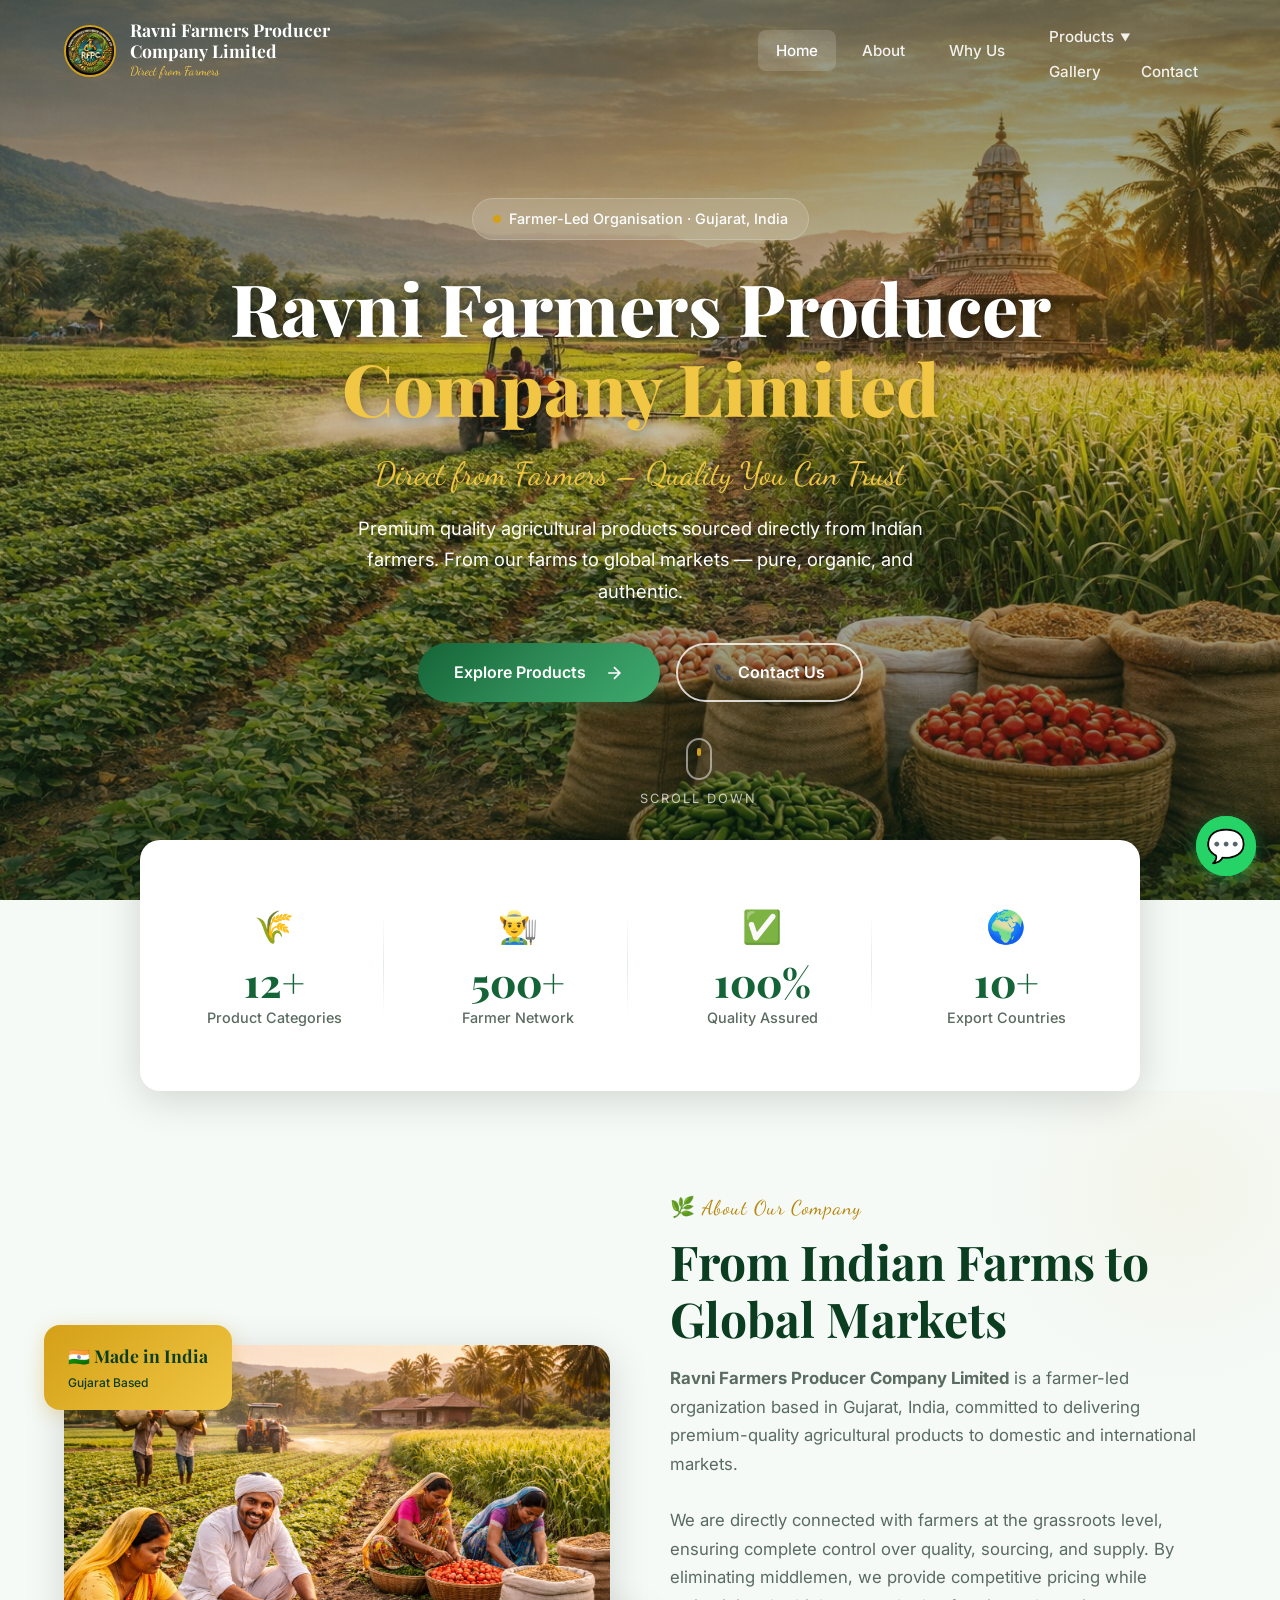
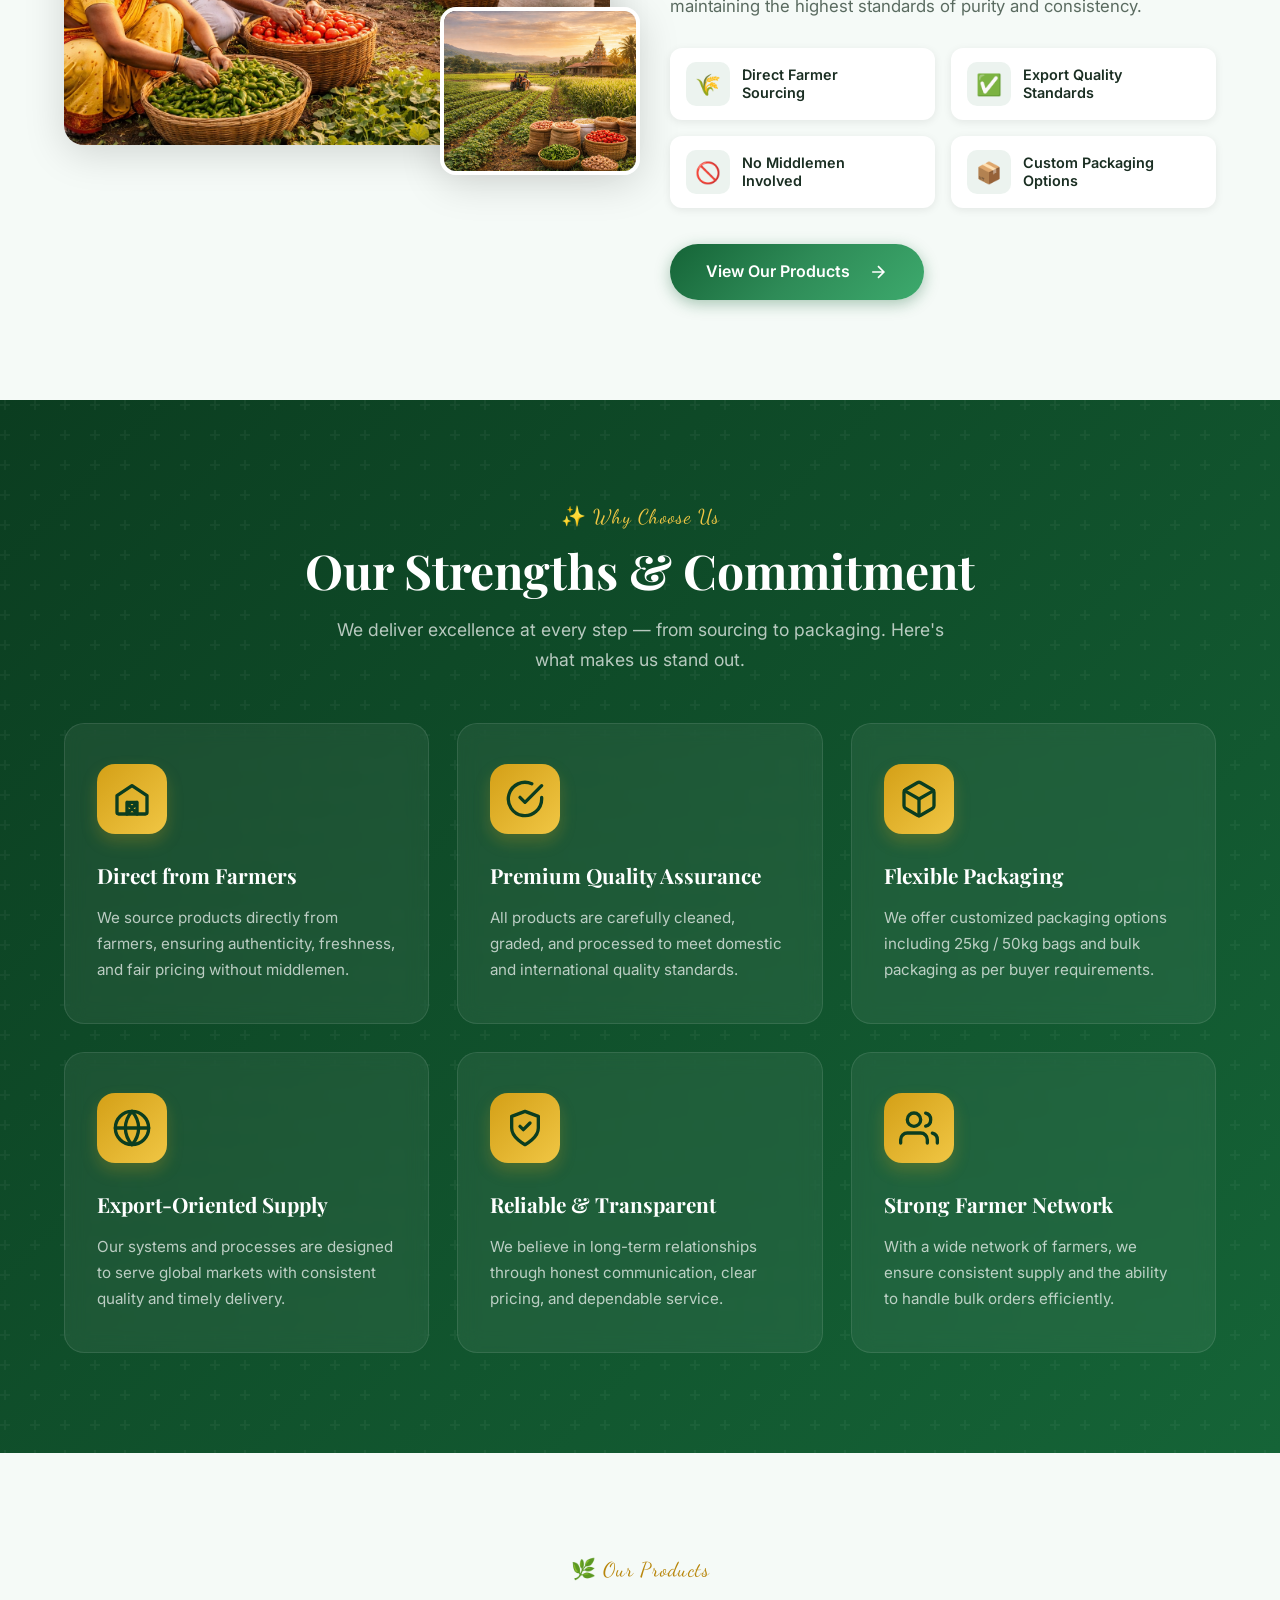
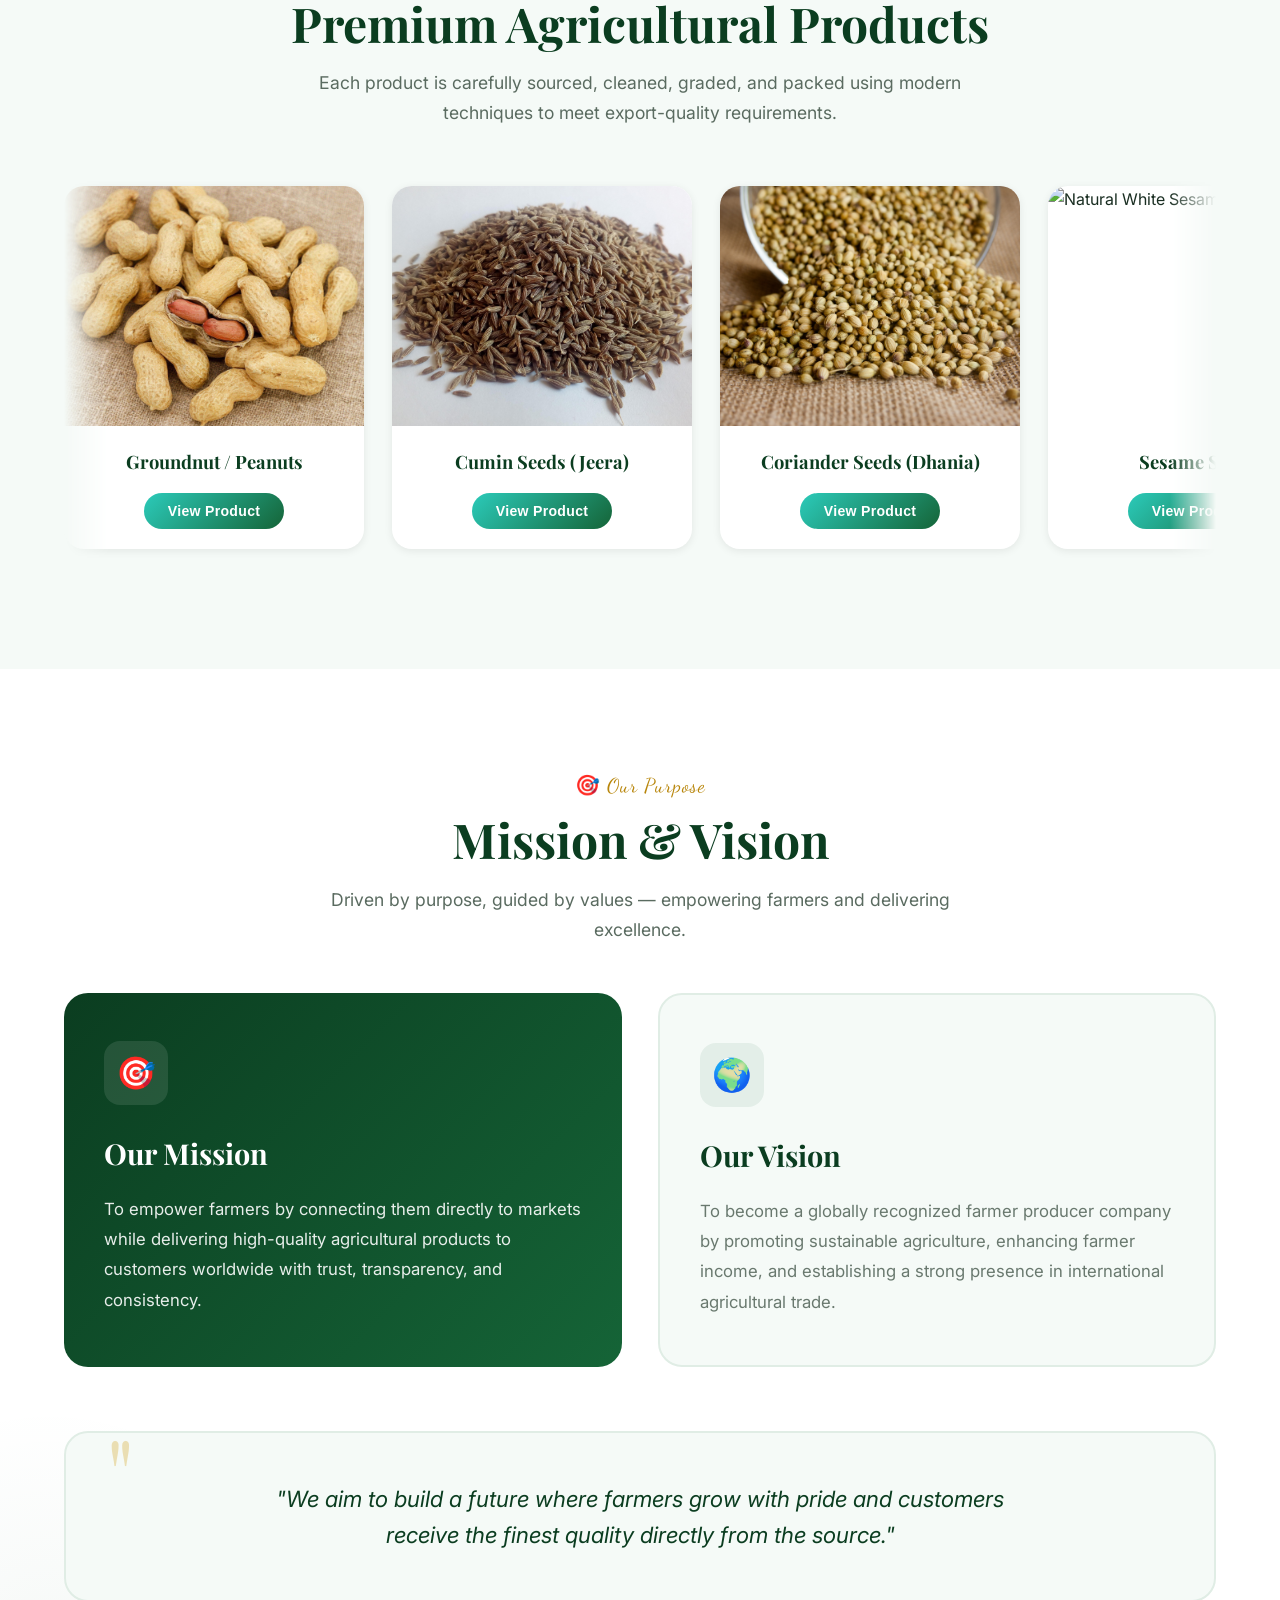
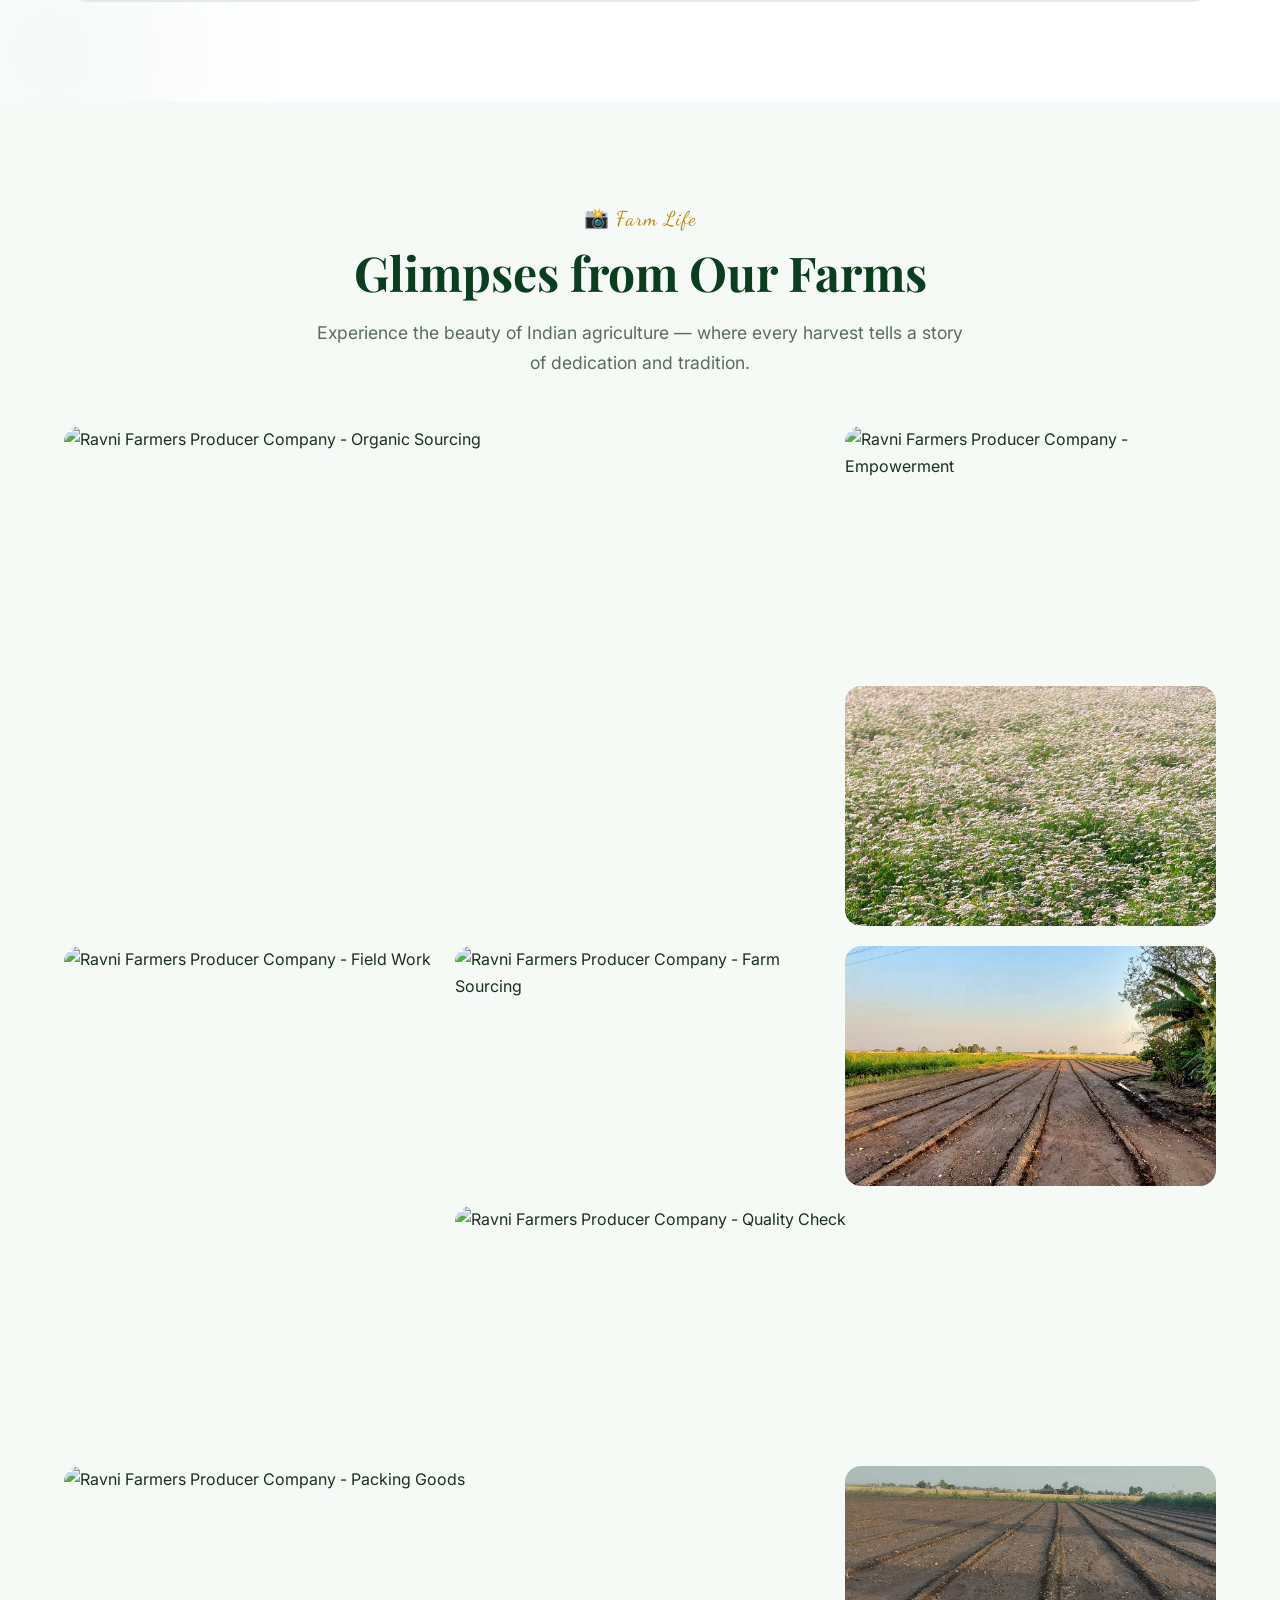
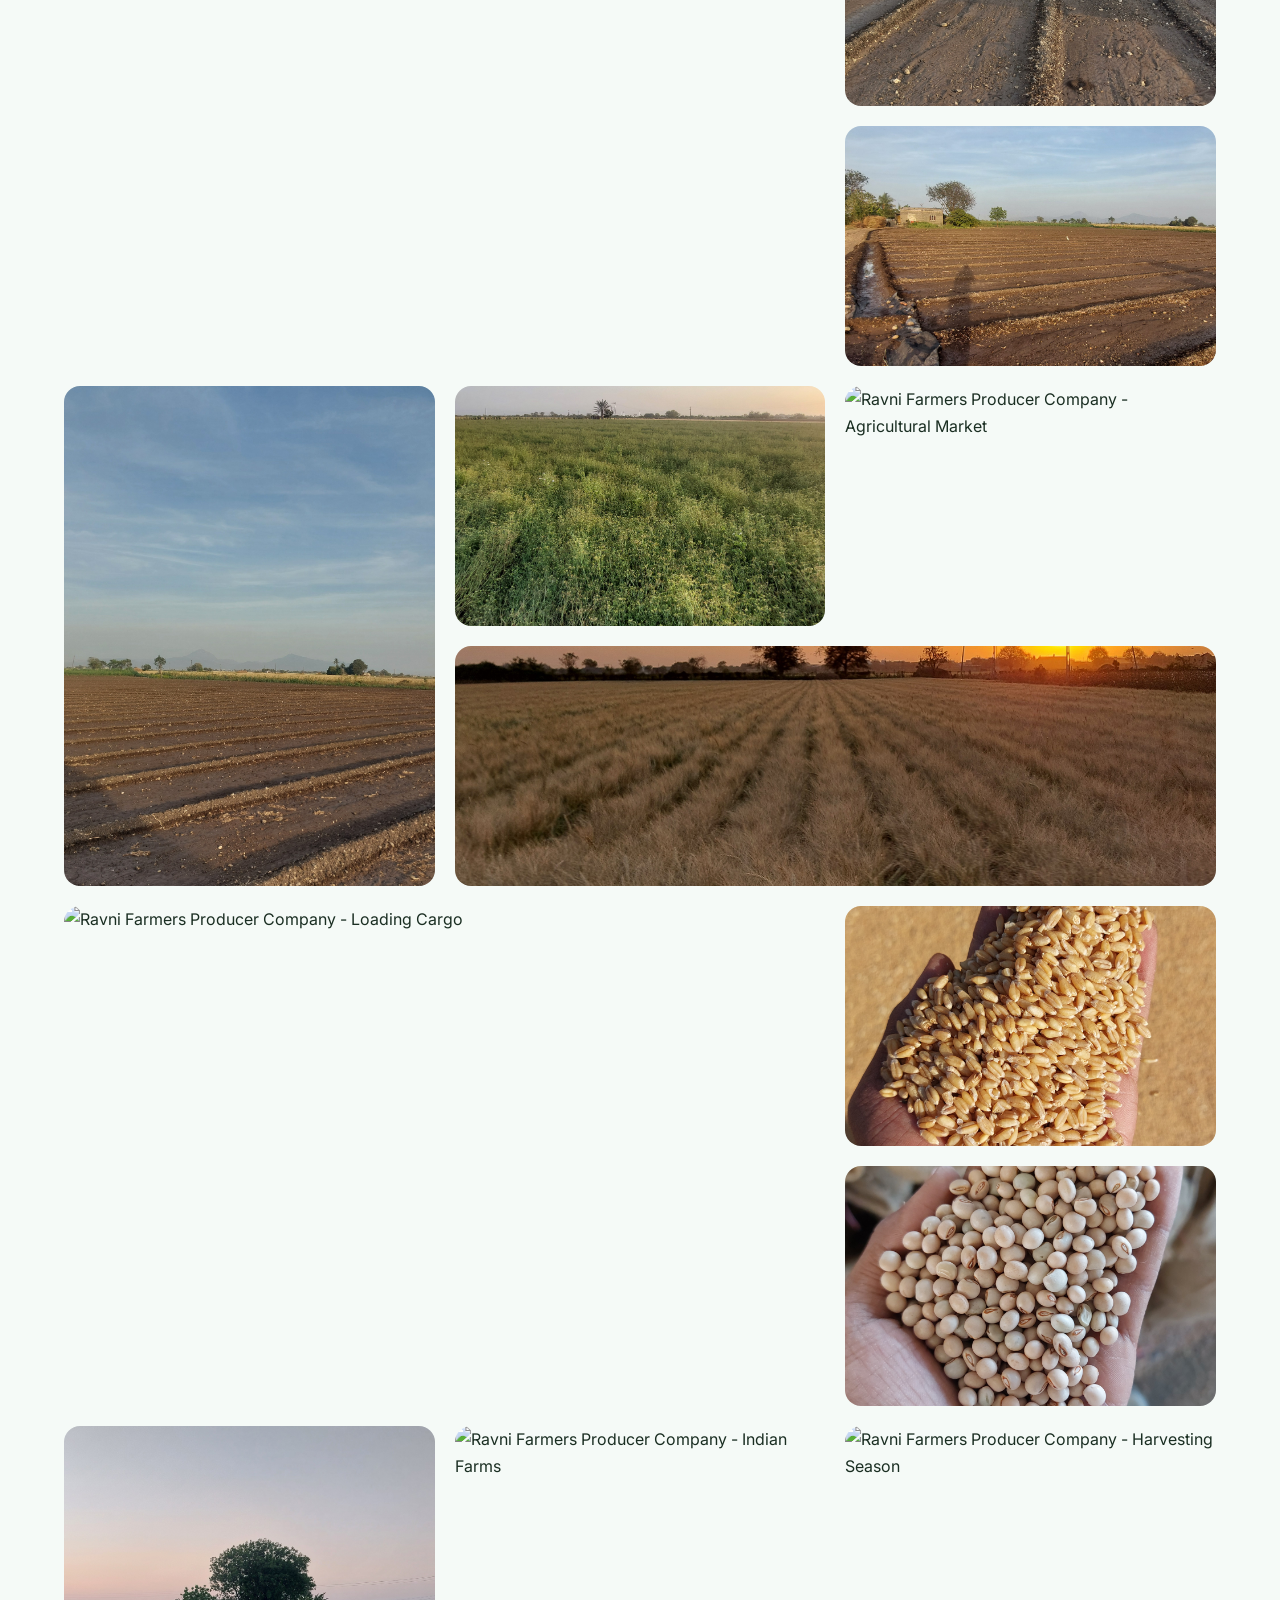
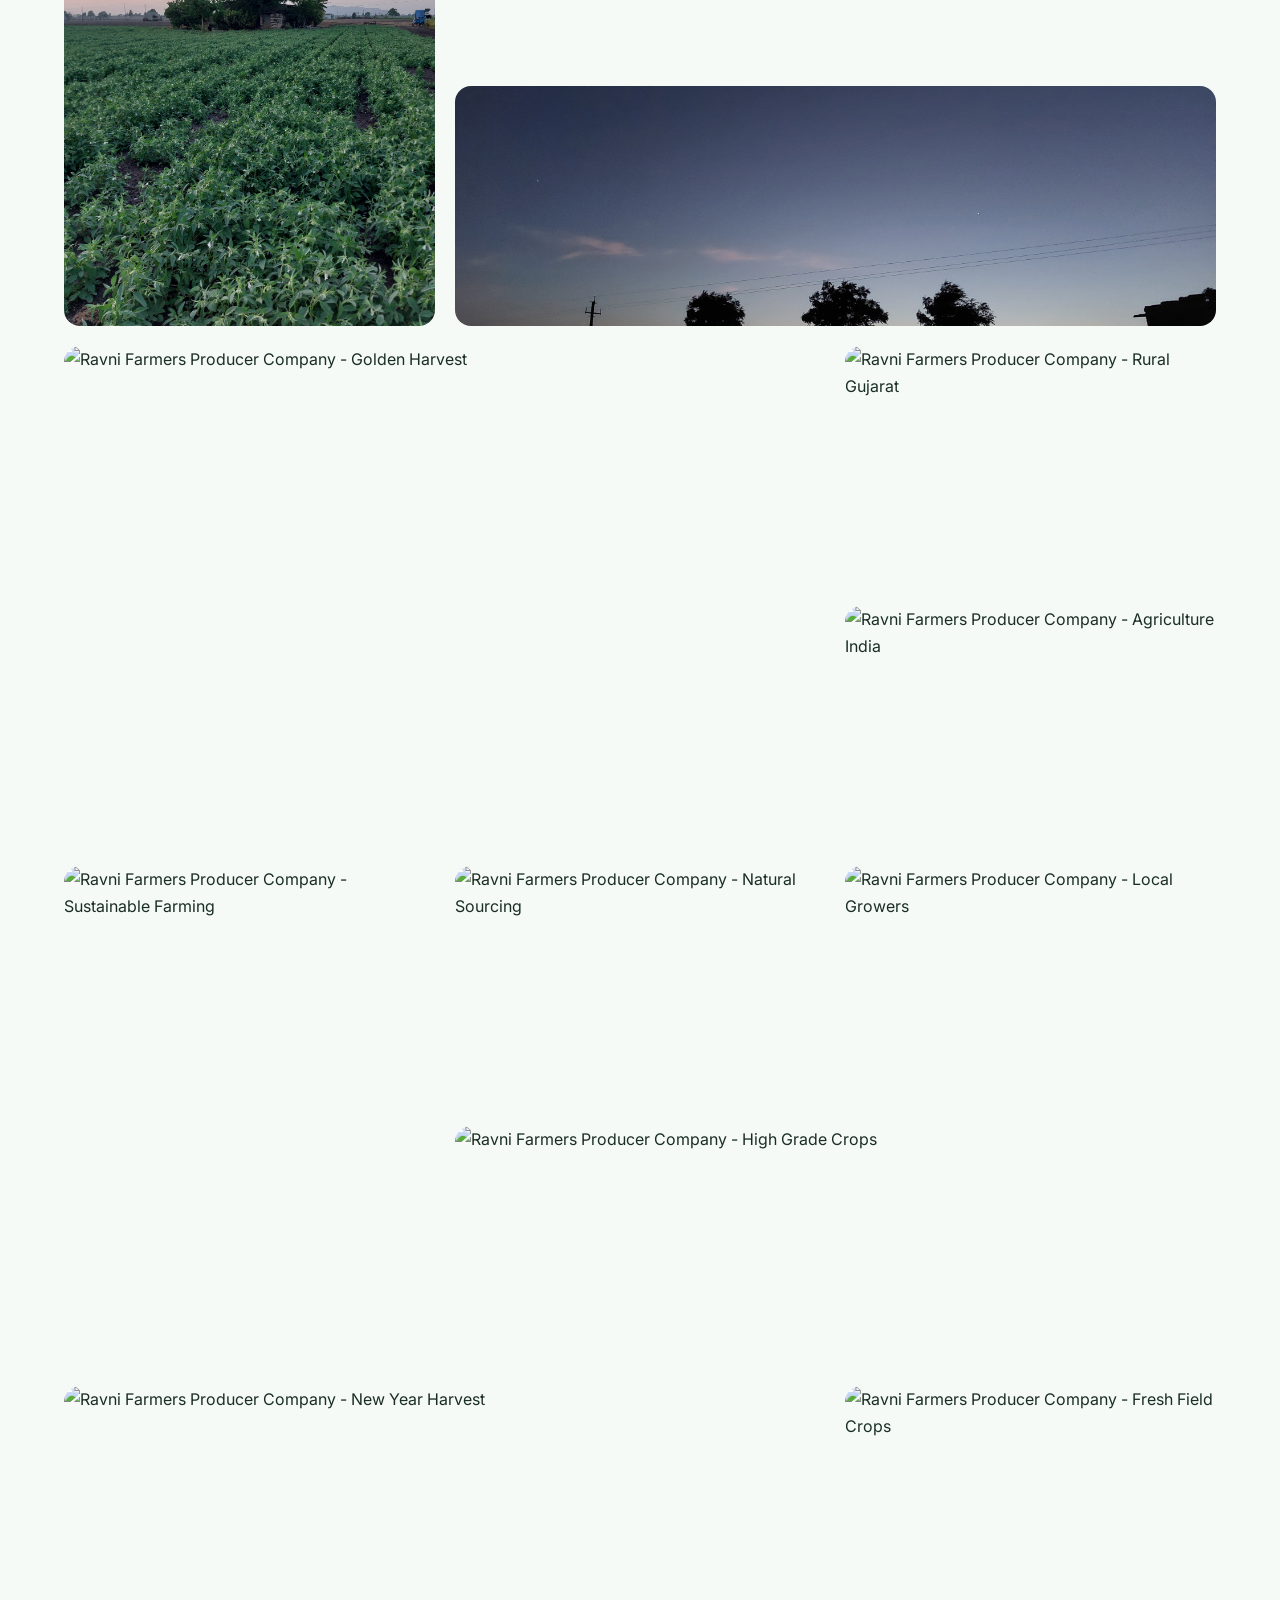
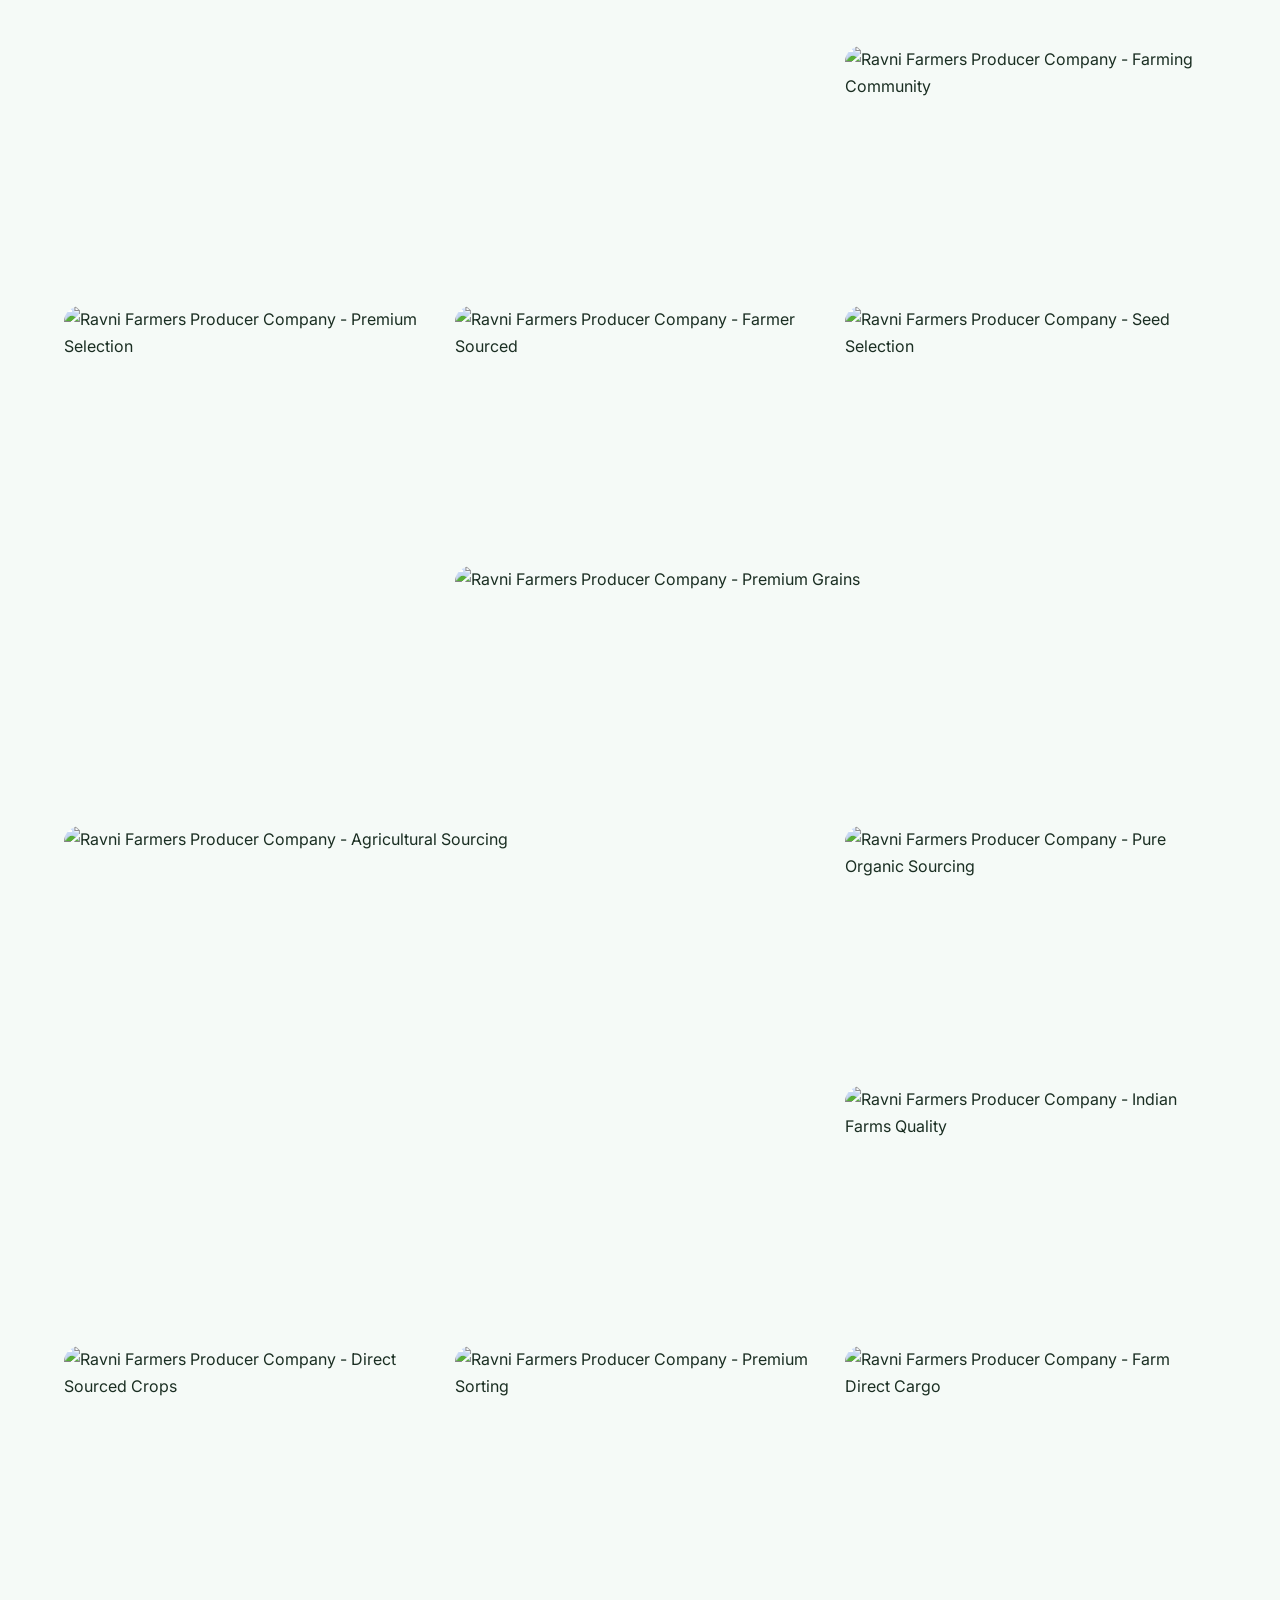
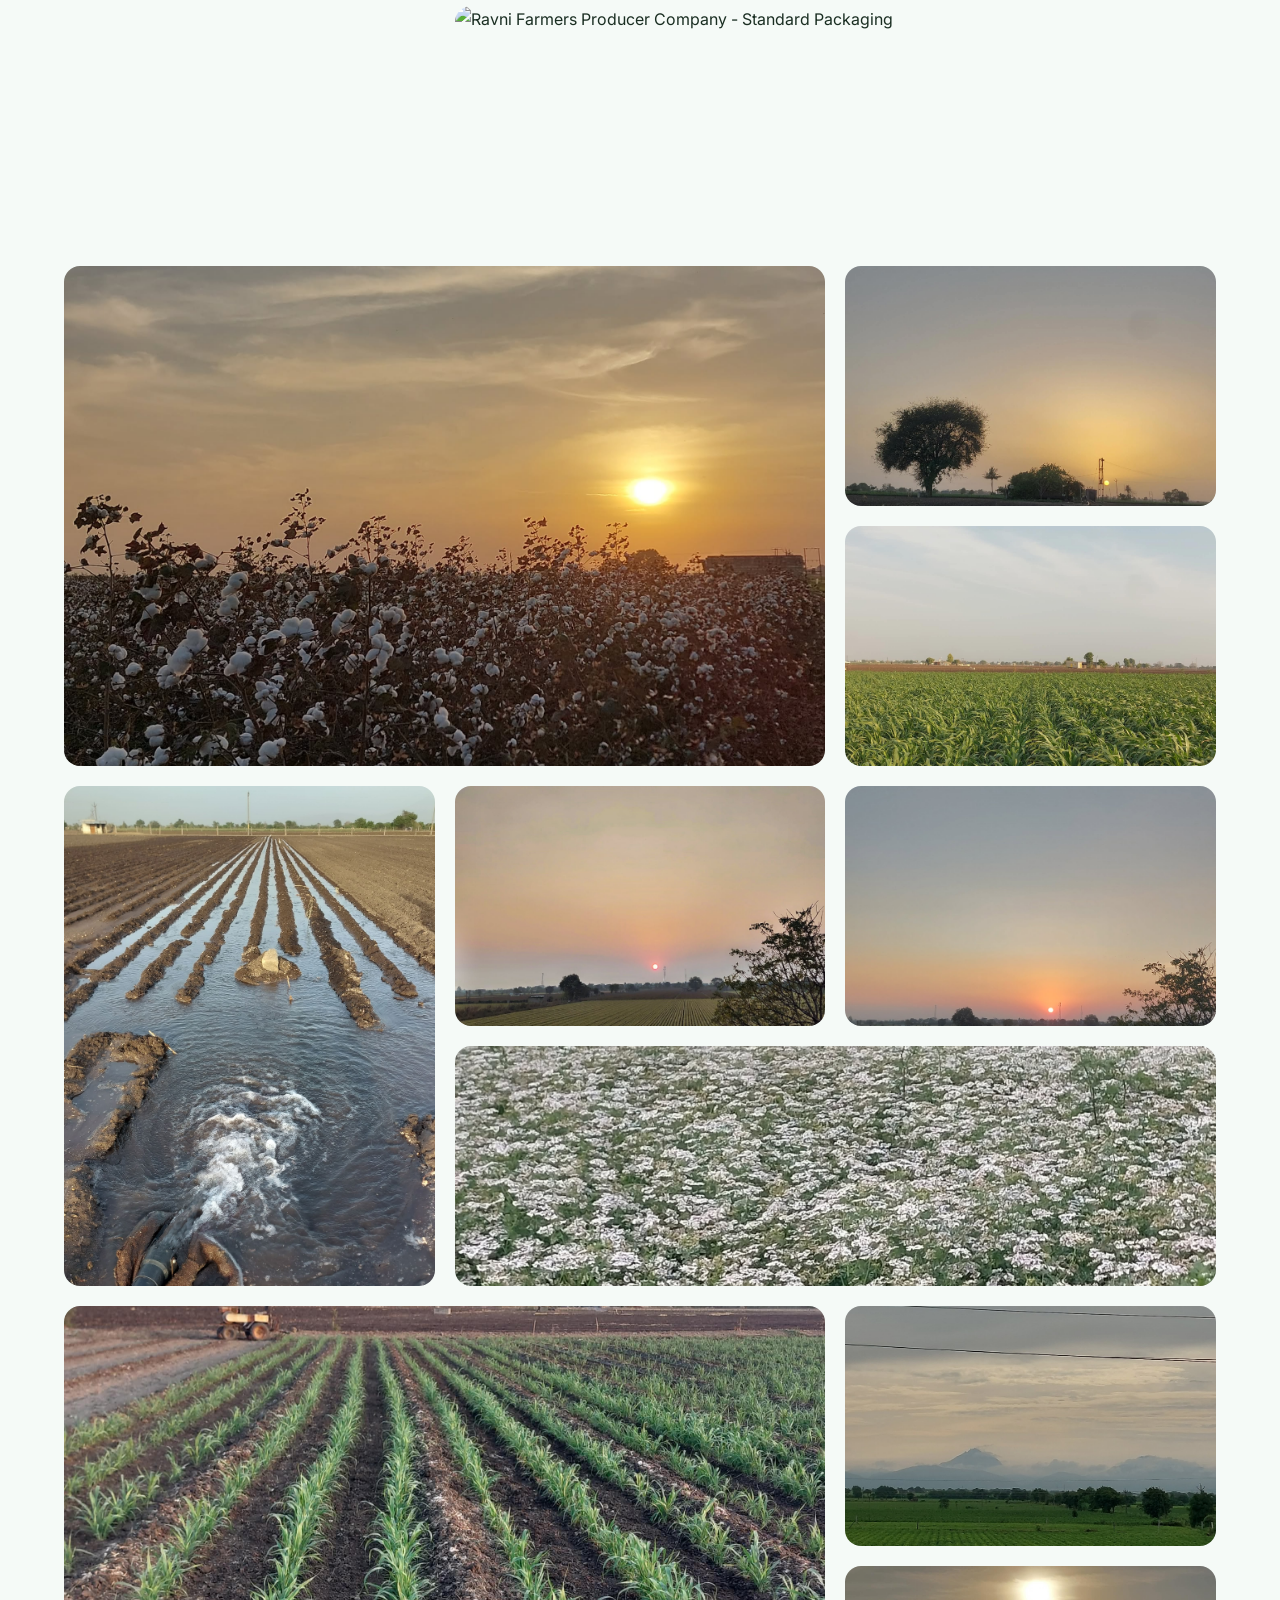
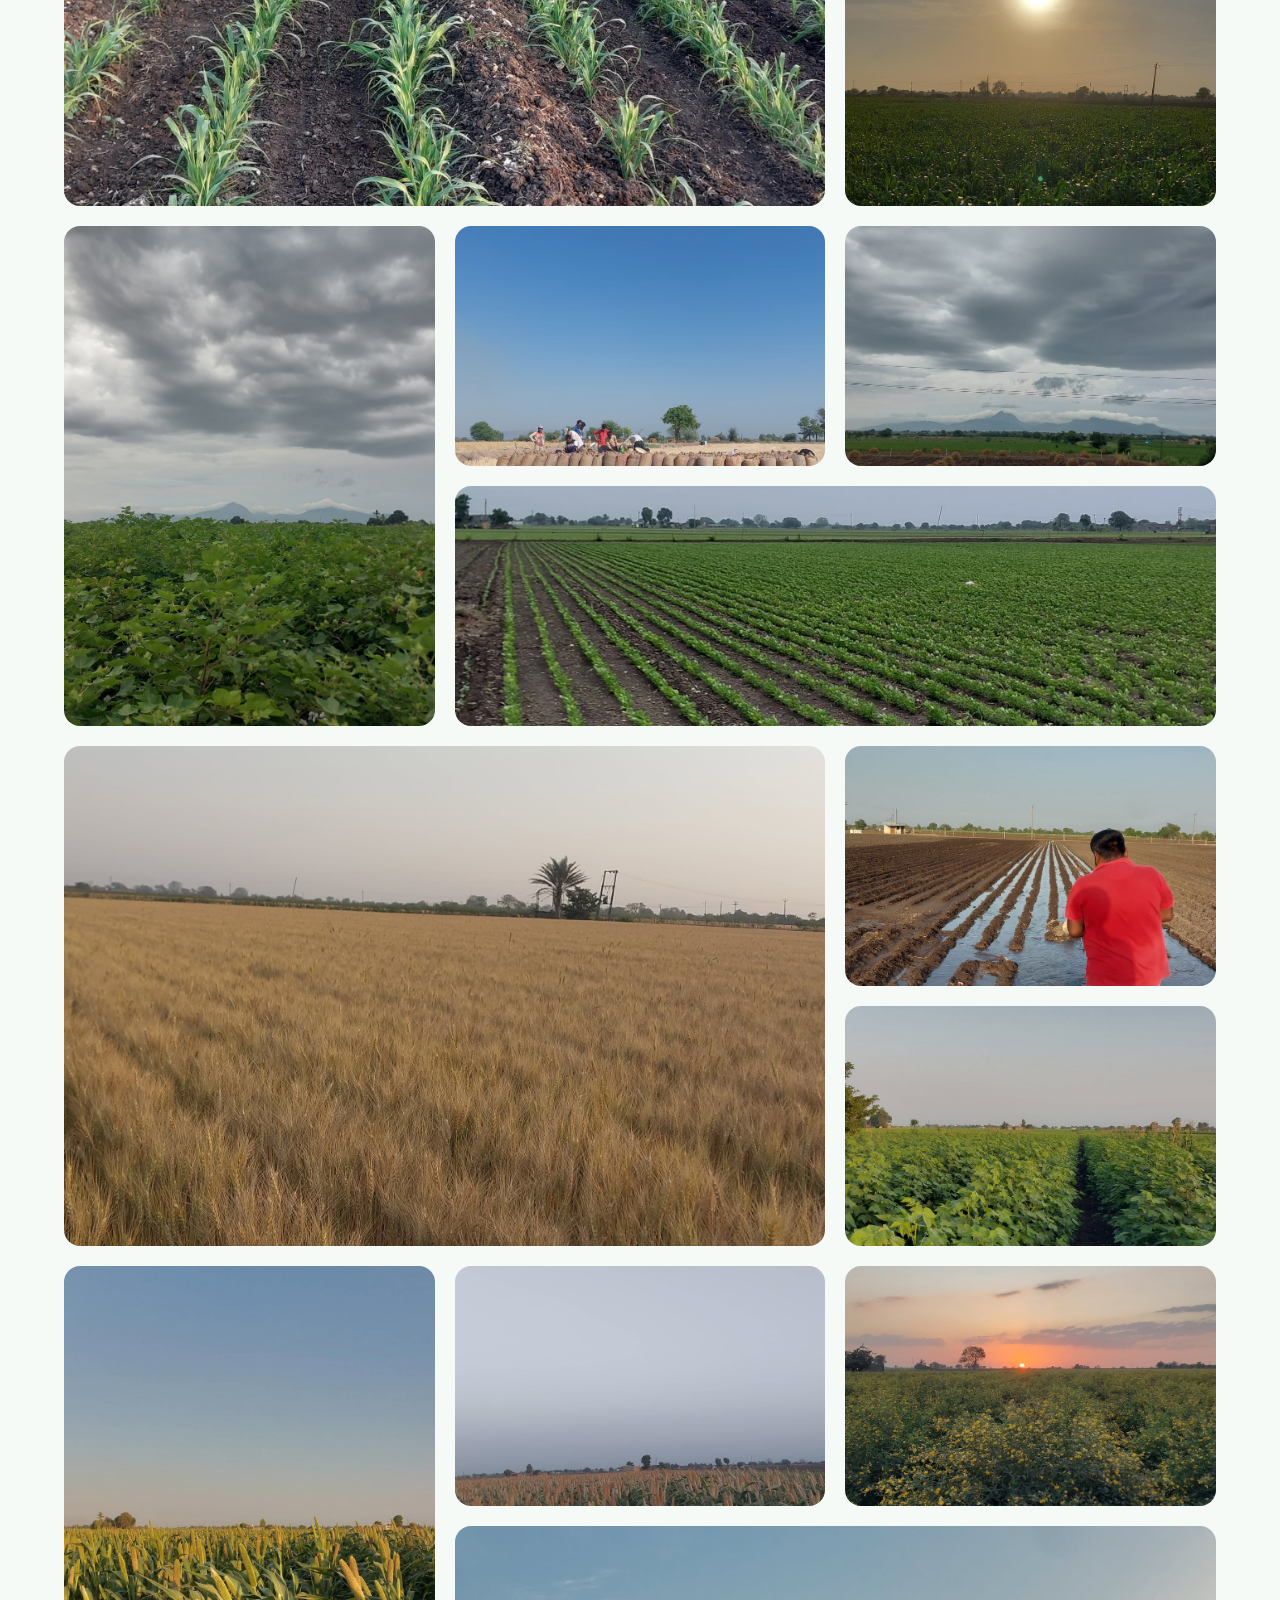
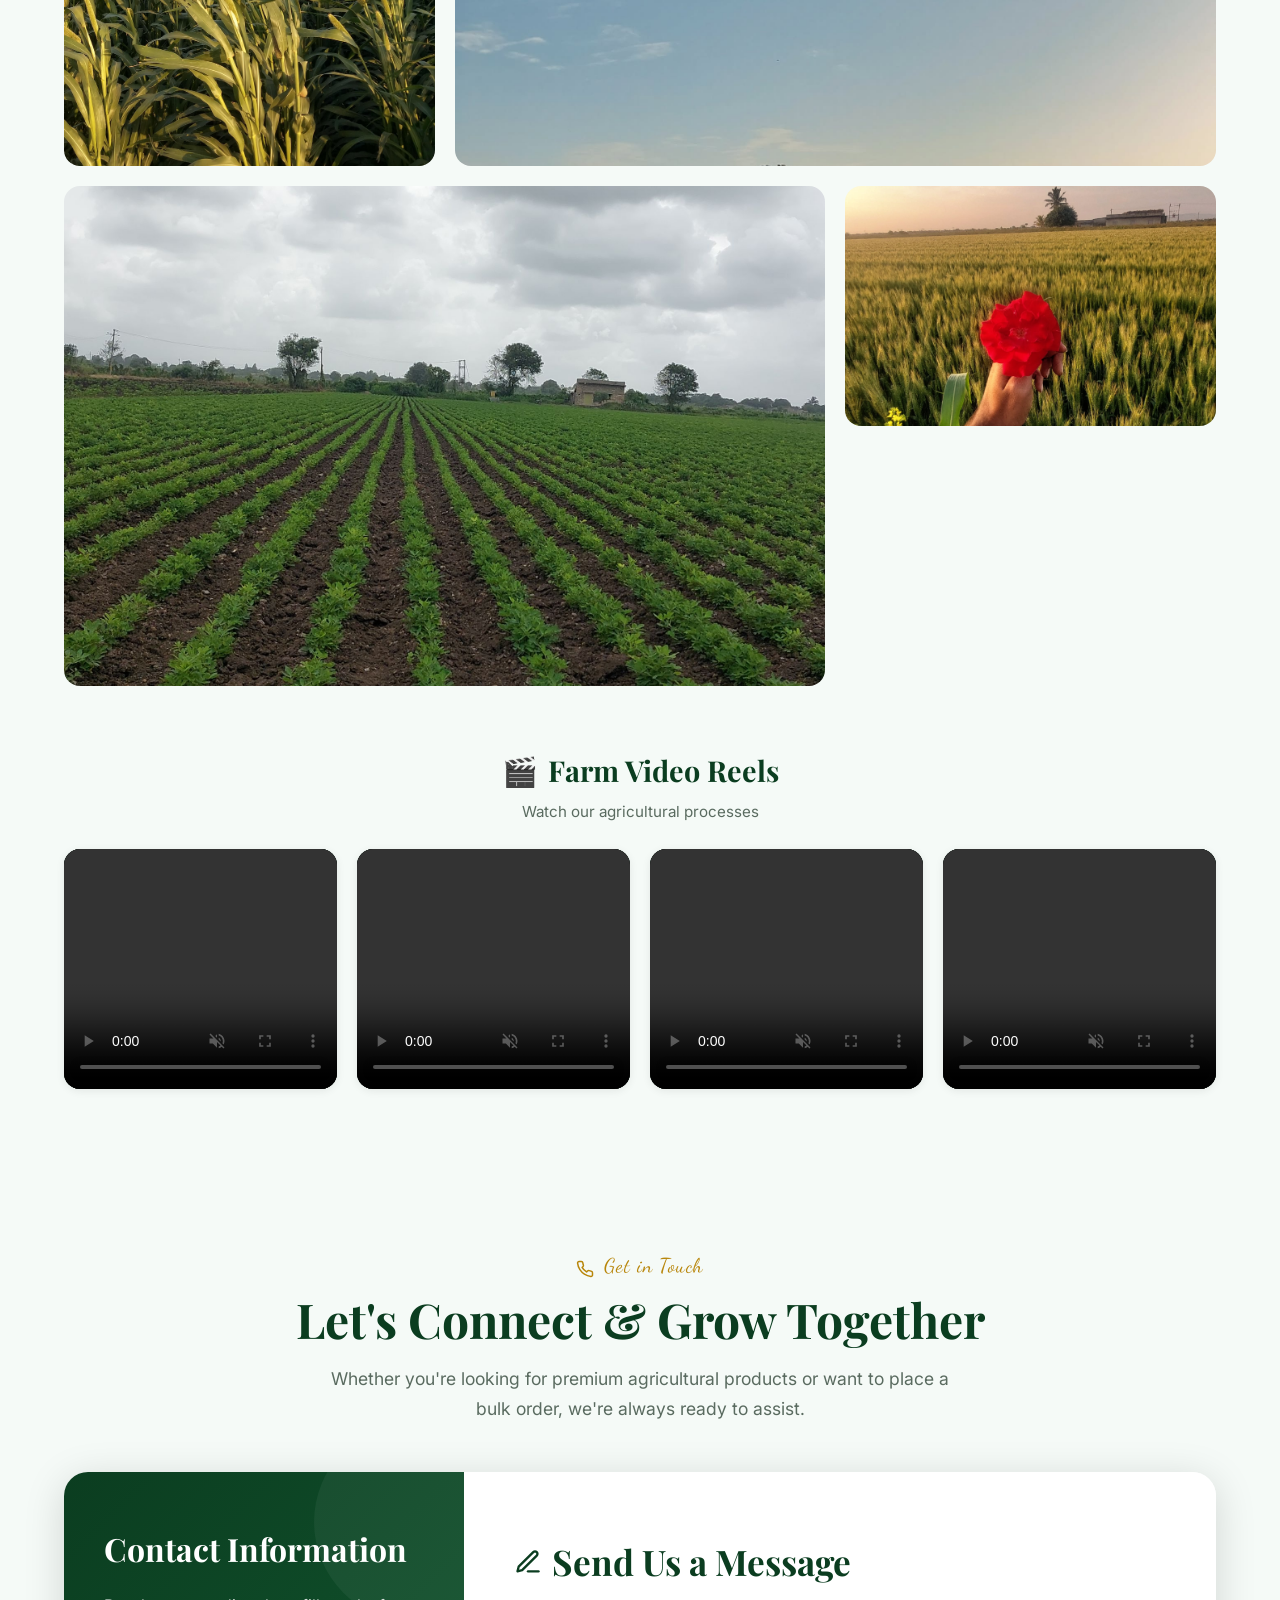
==== index.html @ 1e661bf1 "Initial commit" ====
<!DOCTYPE html>
<html lang="en">

<head>
  <meta charset="UTF-8">
  <meta name="viewport" content="width=device-width, initial-scale=1.0">
  <meta name="description"
    content="Ravni Farmers Producer Company Limited – Premium agricultural products sourced directly from Indian farmers. Groundnut, Cumin, Coriander, Spices, Ghee, Honey and more. Direct from Farmers – Quality You Can Trust.">
  <meta name="keywords"
    content="Indian farming, organic products, groundnut, cumin seeds, coriander, spices, cow ghee, honey, Gujarat, RFPC, farmer producer company, export quality, agricultural products">
  <meta name="author" content="Ravni Farmers Producer Company Limited">
  <meta name="theme-color" content="#156437">

  <meta property="og:title" content="Ravni Farmers Producer Company Limited">
  <meta property="og:description"
    content="Premium agricultural products sourced directly from Indian farmers. Direct from Farmers – Quality You Can Trust.">
  <meta property="og:image" content="assets/hero-1.jpeg">
  <meta property="og:type" content="website">

  <title>RFPC – Ravni Farmers Producer Company Limited | Direct from Farmers</title>

  <link rel="icon" type="image/jpeg" href="assets/logo.jpeg">

  <link rel="stylesheet" href="style.css">
</head>

<body>

  <div id="preloader">
    <img src="assets/logo.jpeg" alt="RFPC Logo" class="preloader-logo">
    <div class="preloader-text">Ravni Farmers Producer Company</div>
    <div class="preloader-bar"></div>
  </div>

  <nav class="navbar" id="navbar">
    <div class="container">
      <a href="#home" class="nav-brand">
        <img src="assets/logo.jpeg" alt="RFPC Logo">
        <div class="nav-brand-text">
          <span class="nav-brand-name">Ravni Farmers Producer<br>Company Limited</span>
          <span class="nav-brand-tagline">Direct from Farmers</span>
        </div>
      </a>

      <div class="mobile-overlay"></div>

                  <div class="nav-links">
        <a href="#home" class="active">Home</a>
        <a href="#about">About</a>
        <a href="#features">Why Us</a>
        <div class="nav-dropdown">
          <a href="#products" class="dropdown-trigger">Products <span class="chevron">▼</span></a>
          <div class="dropdown-menu">
            <a href="products/groundnut.html">Groundnut / Peanuts</a>
            <a href="products/cumin-seeds.html">Cumin Seeds (Jeera)</a>
            <a href="products/coriander-seeds.html">Coriander Seeds (Dhania)</a>
            <a href="products/sesame-seeds-white.html">Sesame Seeds</a>
            <a href="products/wheat.html">Wheat</a>
          </div>
        <a href="#gallery">Gallery</a>
        <a href="#contact">Contact</a>
      </div>

      <div class="hamburger" aria-label="Toggle navigation menu">
        <span></span>
        <span></span>
        <span></span>
      </div>
    </div>
  </nav>

  <section class="hero" id="home">
    <div class="hero-slider">
      <div class="hero-slide active">
        <img src="assets/hero-1.jpeg" alt="Ravni Farmers Producer Company – Premium agricultural products">
      </div>
      <div class="hero-slide">
        <img src="assets/hero-2.jpeg" alt="Indian farming – Fresh produce from fields">
      </div>
      <div class="hero-slide">
        <img src="assets/hero-3.jpeg" alt="Farmers harvesting quality produce">
      </div>
    </div>

    <div class="hero-overlay"></div>

    <div class="hero-content">
      <div class="hero-badge">
        <span class="dot"></span>
        Farmer-Led Organisation · Gujarat, India
      </div>

      <h1>
        Ravni Farmers Producer
        <span class="highlight">Company Limited</span>
      </h1>

      <p class="hero-tagline">Direct from Farmers – Quality You Can Trust</p>

      <p class="hero-desc">
        Premium quality agricultural products sourced directly from Indian farmers.
        From our farms to global markets — pure, organic, and authentic.
      </p>

      <div class="hero-buttons">
        <a href="#products" class="btn btn-primary">
          Explore Products <svg width="20" height="20" viewBox="0 0 24 24" fill="none" stroke="currentColor" stroke-width="2" style="margin-left:8px;"><path d="M5 12h14M12 5l7 7-7 7"/></svg>
        </a>
        <a href="#contact" class="btn btn-secondary">
          📞 Contact Us
        </a>
      </div>
    </div>

    <div class="hero-dots">
      <button class="hero-dot active" aria-label="Slide 1"></button>
      <button class="hero-dot" aria-label="Slide 2"></button>
      <button class="hero-dot" aria-label="Slide 3"></button>
    </div>

    <div class="scroll-indicator">
      <div class="scroll-mouse"></div>
      <span>Scroll Down</span>
    </div>
  </section>

  <div class="stats-bar reveal">
    <div class="container">
      <div class="stats-grid">
        <div class="stat-item">
          <span class="stat-icon">🌾</span>
          <div class="stat-number" data-target="12" data-suffix="+">0</div>
          <div class="stat-label">Product Categories</div>
        </div>
        <div class="stat-item">
          <span class="stat-icon">👨‍🌾</span>
          <div class="stat-number" data-target="500" data-suffix="+">0</div>
          <div class="stat-label">Farmer Network</div>
        </div>
        <div class="stat-item">
          <span class="stat-icon">✅</span>
          <div class="stat-number" data-target="100" data-suffix="%">0</div>
          <div class="stat-label">Quality Assured</div>
        </div>
        <div class="stat-item">
          <span class="stat-icon">🌍</span>
          <div class="stat-number" data-target="10" data-suffix="+">0</div>
          <div class="stat-label">Export Countries</div>
        </div>
      </div>
    </div>
  </div>

  <section class="about" id="about">
    <div class="container">
      <div class="about-grid">
        <div class="about-images reveal-left">
          <div class="about-badge">
            🇮🇳 Made in India
            <span>Gujarat Based</span>
          </div>
          <div class="about-img-main">
            <img src="assets/hero-3.jpeg" alt="Indian farmers harvesting crops">
          </div>
          <div class="about-img-secondary">
            <img src="assets/hero-2.jpeg" alt="Agricultural field in Gujarat">
          </div>
        </div>

        <div class="about-content reveal-right">
          <span class="section-label">🌿 About Our Company</span>
          <h2 class="section-title">From Indian Farms to Global Markets</h2>

          <p class="about-text">
            <strong>Ravni Farmers Producer Company Limited</strong> is a farmer-led organization based in Gujarat,
            India, committed to delivering premium-quality agricultural products to domestic and international markets.
          </p>

          <p class="about-text">
            We are directly connected with farmers at the grassroots level, ensuring complete control over quality,
            sourcing, and supply. By eliminating middlemen, we provide competitive pricing while maintaining the highest
            standards of purity and consistency.
          </p>

          <div class="about-highlights">
            <div class="about-highlight-item">
              <div class="icon">🌾</div>
              <div class="text">Direct Farmer<br>Sourcing</div>
            </div>
            <div class="about-highlight-item">
              <div class="icon">✅</div>
              <div class="text">Export Quality<br>Standards</div>
            </div>
            <div class="about-highlight-item">
              <div class="icon">🚫</div>
              <div class="text">No Middlemen<br>Involved</div>
            </div>
            <div class="about-highlight-item">
              <div class="icon">📦</div>
              <div class="text">Custom Packaging<br>Options</div>
            </div>
          </div>

          <a href="#products" class="btn btn-primary">
            View Our Products <svg width="20" height="20" viewBox="0 0 24 24" fill="none" stroke="currentColor" stroke-width="2" style="margin-left:8px;"><path d="M5 12h14M12 5l7 7-7 7"/></svg>
          </a>
        </div>
      </div>
    </div>
  </section>

  <section class="features" id="features">
    <div class="container">
      <div class="text-center">
        <span class="section-label">✨ Why Choose Us</span>
        <h2 class="section-title">Our Strengths & Commitment</h2>
        <p class="section-subtitle">
          We deliver excellence at every step — from sourcing to packaging. Here's what makes us stand out.
        </p>
      </div>

      <div class="features-grid">
        <div class="feature-card reveal">
          <div class="feature-icon"><svg viewBox="0 0 24 24" fill="none" stroke="currentColor" stroke-width="2" stroke-linecap="round" stroke-linejoin="round" width="40" height="40"><path d="M3 10l9-6 9 6v10a1 1 0 0 1-1 1H4a1 1 0 0 1-1-1V10z"></path><path d="M9 21v-7h6v7M9 14l6 7M15 14l-6 7"></path></svg></div>
          <h3>Direct from Farmers</h3>
          <p>We source products directly from farmers, ensuring authenticity, freshness, and fair pricing without
            middlemen.</p>
        </div>

        <div class="feature-card reveal">
          <div class="feature-icon"><svg viewBox="0 0 24 24" fill="none" stroke="currentColor" stroke-width="2" stroke-linecap="round" stroke-linejoin="round" width="40" height="40"><path d="M22 11.08V12a10 10 0 1 1-5.93-9.14"/><polyline points="22 4 12 14.01 9 11.01"/></svg></div>
          <h3>Premium Quality Assurance</h3>
          <p>All products are carefully cleaned, graded, and processed to meet domestic and international quality
            standards.</p>
        </div>

        <div class="feature-card reveal">
          <div class="feature-icon"><svg viewBox="0 0 24 24" fill="none" stroke="currentColor" stroke-width="2" stroke-linecap="round" stroke-linejoin="round" width="40" height="40"><path d="M21 16V8a2 2 0 0 0-1-1.73l-7-4a2 2 0 0 0-2 0l-7 4A2 2 0 0 0 3 8v8a2 2 0 0 0 1 1.73l7 4a2 2 0 0 0 2 0l7-4A2 2 0 0 0 21 16z"/><polyline points="3.27 6.96 12 12.01 20.73 6.96"/><line x1="12" y1="22.08" x2="12" y2="12"/></svg></div>
          <h3>Flexible Packaging</h3>
          <p>We offer customized packaging options including 25kg / 50kg bags and bulk packaging as per buyer
            requirements.</p>
        </div>

        <div class="feature-card reveal">
          <div class="feature-icon"><svg viewBox="0 0 24 24" fill="none" stroke="currentColor" stroke-width="2" stroke-linecap="round" stroke-linejoin="round" width="40" height="40"><circle cx="12" cy="12" r="10"></circle><line x1="2" y1="12" x2="22" y2="12"></line><path d="M12 2a15.3 15.3 0 0 1 4 10 15.3 15.3 0 0 1-4 10 15.3 15.3 0 0 1-4-10 15.3 15.3 0 0 1 4-10z"></path></svg></div>
          <h3>Export-Oriented Supply</h3>
          <p>Our systems and processes are designed to serve global markets with consistent quality and timely delivery.
          </p>
        </div>

        <div class="feature-card reveal">
          <div class="feature-icon"><svg viewBox="0 0 24 24" fill="none" stroke="currentColor" stroke-width="2" stroke-linecap="round" stroke-linejoin="round" width="40" height="40"><path d="M12 22s8-4 8-10V5l-8-3-8 3v7c0 6 8 10 8 10z"></path><polyline points="9 11 11 13 15 9"></polyline></svg></div>
          <h3>Reliable & Transparent</h3>
          <p>We believe in long-term relationships through honest communication, clear pricing, and dependable service.
          </p>
        </div>

        <div class="feature-card reveal">
          <div class="feature-icon"><svg viewBox="0 0 24 24" fill="none" stroke="currentColor" stroke-width="2" stroke-linecap="round" stroke-linejoin="round" width="40" height="40"><path d="M17 21v-2a4 4 0 0 0-4-4H5a4 4 0 0 0-4 4v2"></path><circle cx="9" cy="7" r="4"></circle><path d="M23 21v-2a4 4 0 0 0-3-3.87"></path><path d="M16 3.13a4 4 0 0 1 0 7.75"></path></svg></div>
          <h3>Strong Farmer Network</h3>
          <p>With a wide network of farmers, we ensure consistent supply and the ability to handle bulk orders
            efficiently.</p>
        </div>
      </div>
    </div>
  </section>

  <section class="products" id="products">
    <div class="container">
      <div class="text-center">
        <span class="section-label">🌿 Our Products</span>
        <h2 class="section-title">Premium Agricultural Products</h2>
        <p class="section-subtitle">
          Each product is carefully sourced, cleaned, graded, and packed using modern techniques to meet export-quality
          requirements.
        </p>
      </div>

      <!-- <div class="products-filter">
        <button class="filter-btn active" data-filter="all">All Products</button>
        <button class="filter-btn" data-filter="nuts">Nuts & Seeds</button>
        <button class="filter-btn" data-filter="grains">Grains & Millets</button>
        <button class="filter-btn" data-filter="spices">Spices</button>
        <button class="filter-btn" data-filter="pulses">Pulses</button>
        <button class="filter-btn" data-filter="oils">Oils</button>
        <button class="filter-btn" data-filter="vegetables">Vegetables</button>
        <button class="filter-btn" data-filter="dehydrated">Dehydrated</button>
        <button class="filter-btn" data-filter="dairy">Dairy & Honey</button>
      </div> -->

      <div class="products-scroll-wrapper" id="products-scroll-wrapper">
        <div class="products-grid" id="products-scroll-track">

        <div class="product-card reveal" data-category="nuts" data-href="products/groundnut.html"
          style="cursor:pointer">
          <div class="product-img">
            <img src="assets/products/WEBSITE RFPC/groundnut/GROUNDNUT IN SHELL/Groundnut Peanuts 1.jpg"
              alt="Premium Groundnut Peanuts from Gujarat">
          </div>
          <div class="product-info">
            <h3>Groundnut / Peanuts</h3>
            <button class="view-product-btn">View Product</button>
          </div>
        </div>

        <div class="product-card reveal" data-category="spices" data-href="products/cumin-seeds.html"
          style="cursor:pointer">
          <div class="product-img">
            <img src="assets/products/WEBSITE RFPC/CUMIN SEEDS/Cumin Seeds Jeera 1.jpg" alt="Sortex Cleaned Cumin Seeds">
          </div>
          <div class="product-info">
            <h3>Cumin Seeds (Jeera)</h3>
            <button class="view-product-btn">View Product</button>
          </div>
        </div>

        <div class="product-card reveal" data-category="spices" data-href="products/coriander-seeds.html"
          style="cursor:pointer">
          <div class="product-img">
            <img src="assets/products/WEBSITE RFPC/CORIANDER SEEDS/Coriander Seeds Dhana 1.jpg"
              alt="Coriander Seeds with High Aroma">
          </div>
          <div class="product-info">
            <h3>Coriander Seeds (Dhania)</h3>
            <button class="view-product-btn">View Product</button>
          </div>
        </div>

        <div class="product-card reveal" data-category="nuts" data-href="products/sesame-seeds-white.html"
          style="cursor:pointer">
          <div class="product-img">
            <img src="C:\Users\sanke\Desktop\RFPC\assets\products\WEBSITE RFPC\SESAME SEEDS\ss.jpeg"
              alt="Natural White Sesame Seeds">
          </div>
          <div class="product-info">
            <h3>Sesame Seeds</h3>
            <button class="view-product-btn">View Product</button>
          </div>
        </div>

        <div class="product-card reveal" data-category="grains" data-href="products/wheat.html" style="cursor:pointer">
          <div class="product-img">
            <img src="assets/products/WEBSITE RFPC/Wheat/Wheat Lokvan.jpeg" alt="High Quality Wheat Grains">
          </div>
          <div class="product-info">
            <h3>Wheat</h3>
            <button class="view-product-btn">View Product</button>
          </div>
        </div>

     
      </div>
    </div>
  </section>

  <section class="mission-vision" id="mission-vision">
    <div class="container">
      <div class="text-center">
        <span class="section-label">🎯 Our Purpose</span>
        <h2 class="section-title">Mission & Vision</h2>
        <p class="section-subtitle">
          Driven by purpose, guided by values — empowering farmers and delivering excellence.
        </p>
      </div>

      <div class="mv-grid">
        <div class="mv-card mission reveal-left">
          <div class="mv-icon">🎯</div>
          <h3>Our Mission</h3>
          <p>To empower farmers by connecting them directly to markets while delivering high-quality agricultural
            products to customers worldwide with trust, transparency, and consistency.</p>
        </div>

        <div class="mv-card vision reveal-right">
          <div class="mv-icon">🌍</div>
          <h3>Our Vision</h3>
          <p>To become a globally recognized farmer producer company by promoting sustainable agriculture, enhancing
            farmer income, and establishing a strong presence in international agricultural trade.</p>
        </div>
      </div>

      <div class="mv-quote reveal">
        <p>"We aim to build a future where farmers grow with pride and customers receive the finest quality directly
          from the source."</p>
      </div>
    </div>
  </section>

  <section class="gallery" id="gallery">
    <div class="container">
      <div class="text-center">
        <span class="section-label">📸 Farm Life</span>
        <h2 class="section-title">Glimpses from Our Farms</h2>
        <p class="section-subtitle">
          Experience the beauty of Indian agriculture — where every harvest tells a story of dedication and tradition.
        </p>
      </div>

      <div class="gallery-grid">
        <div class="gallery-item reveal" onclick="openLightbox(this)">
          <img src="assets/GALLARY/20230902_184612.jpg.jpeg" alt="Ravni Farmers Producer Company - Organic Sourcing" loading="lazy">
          <div class="gallery-card-overlay"><span>🔍 View</span></div>
        </div>
        <div class="gallery-item reveal" onclick="openLightbox(this)">
          <img src="assets/GALLARY/20240119_111248.jpg.jpeg" alt="Ravni Farmers Producer Company - Empowerment" loading="lazy">
          <div class="gallery-card-overlay"><span>🔍 View</span></div>
        </div>
        <div class="gallery-item reveal" onclick="openLightbox(this)">
          <img src="assets/GALLARY/20250207_100538.jpg.jpeg" alt="Ravni Farmers Producer Company - Crop Sorting" loading="lazy">
          <div class="gallery-card-overlay"><span>🔍 View</span></div>
        </div>
        <div class="gallery-item reveal" onclick="openLightbox(this)">
          <img src="assets/GALLARY/20250207_100542.jpg.jpeg" alt="Ravni Farmers Producer Company - Field Work" loading="lazy">
          <div class="gallery-card-overlay"><span>🔍 View</span></div>
        </div>
        <div class="gallery-item reveal" onclick="openLightbox(this)">
          <img src="assets/GALLARY/20250207_100544.jpg.jpeg" alt="Ravni Farmers Producer Company - Farm Sourcing" loading="lazy">
          <div class="gallery-card-overlay"><span>🔍 View</span></div>
        </div>
        <div class="gallery-item reveal" onclick="openLightbox(this)">
          <img src="assets/GALLARY/20250213_092743.jpg.jpeg" alt="Ravni Farmers Producer Company - Quality Check" loading="lazy">
          <div class="gallery-card-overlay"><span>🔍 View</span></div>
        </div>
        <div class="gallery-item reveal" onclick="openLightbox(this)">
          <img src="assets/GALLARY/20250226_183630.jpg.jpeg" alt="Ravni Farmers Producer Company - Fresh Harvest" loading="lazy">
          <div class="gallery-card-overlay"><span>🔍 View</span></div>
        </div>
        <div class="gallery-item reveal" onclick="openLightbox(this)">
          <img src="assets/GALLARY/20250226_183719.jpg.jpeg" alt="Ravni Farmers Producer Company - Packing Goods" loading="lazy">
          <div class="gallery-card-overlay"><span>🔍 View</span></div>
        </div>
        <div class="gallery-item reveal" onclick="openLightbox(this)">
          <img src="assets/GALLARY/20250228_182633.jpg.jpeg" alt="Ravni Farmers Producer Company - Organic Produce" loading="lazy">
          <div class="gallery-card-overlay"><span>🔍 View</span></div>
        </div>
        <div class="gallery-item reveal" onclick="openLightbox(this)">
          <img src="assets/GALLARY/20250228_182639.jpg.jpeg" alt="Ravni Farmers Producer Company - Healthy Sourcing" loading="lazy">
          <div class="gallery-card-overlay"><span>🔍 View</span></div>
        </div>
        <div class="gallery-item reveal" onclick="openLightbox(this)">
          <img src="assets/GALLARY/20250228_182751.jpg.jpeg" alt="Ravni Farmers Producer Company - Pure Harvest" loading="lazy">
          <div class="gallery-card-overlay"><span>🔍 View</span></div>
        </div>
        <div class="gallery-item reveal" onclick="openLightbox(this)">
          <img src="assets/GALLARY/20250301_184703.jpg.jpeg" alt="Ravni Farmers Producer Company - Farmer Network" loading="lazy">
          <div class="gallery-card-overlay"><span>🔍 View</span></div>
        </div>
        <div class="gallery-item reveal" onclick="openLightbox(this)">
          <img src="assets/GALLARY/20250306_190357.jpg.jpeg" alt="Ravni Farmers Producer Company - Crop Grading" loading="lazy">
          <div class="gallery-card-overlay"><span>🔍 View</span></div>
        </div>
        <div class="gallery-item reveal" onclick="openLightbox(this)">
          <img src="assets/GALLARY/20250307_143342.jpg.jpeg" alt="Ravni Farmers Producer Company - Agricultural Market" loading="lazy">
          <div class="gallery-card-overlay"><span>🔍 View</span></div>
        </div>
        <div class="gallery-item reveal" onclick="openLightbox(this)">
          <img src="assets/GALLARY/20250307_143346.jpg.jpeg" alt="Ravni Farmers Producer Company - Loading Cargo" loading="lazy">
          <div class="gallery-card-overlay"><span>🔍 View</span></div>
        </div>
        <div class="gallery-item reveal" onclick="openLightbox(this)">
          <img src="assets/GALLARY/20250310_092032.jpg.jpeg" alt="Ravni Farmers Producer Company - Quality Assured" loading="lazy">
          <div class="gallery-card-overlay"><span>🔍 View</span></div>
        </div>
        <div class="gallery-item reveal" onclick="openLightbox(this)">
          <img src="assets/GALLARY/20250310_093614.jpg.jpeg" alt="Ravni Farmers Producer Company - Export Grade" loading="lazy">
          <div class="gallery-card-overlay"><span>🔍 View</span></div>
        </div>
        <div class="gallery-item reveal" onclick="openLightbox(this)">
          <img src="assets/GALLARY/20250417_192549.jpg.jpeg" alt="Ravni Farmers Producer Company - Direct Sourcing" loading="lazy">
          <div class="gallery-card-overlay"><span>🔍 View</span></div>
        </div>
        <div class="gallery-item reveal" onclick="openLightbox(this)">
          <img src="assets/GALLARY/20250518_190317.jpg.jpeg" alt="Ravni Farmers Producer Company - Indian Farms" loading="lazy">
          <div class="gallery-card-overlay"><span>🔍 View</span></div>
        </div>
        <div class="gallery-item reveal" onclick="openLightbox(this)">
          <img src="assets/GALLARY/20250518_201939.jpg.jpeg" alt="Ravni Farmers Producer Company - Traditional Cultivation" loading="lazy">
          <div class="gallery-card-overlay"><span>🔍 View</span></div>
        </div>
        <div class="gallery-item reveal" onclick="openLightbox(this)">
          <img src="assets/GALLARY/20250706_191016.jpg.jpeg" alt="Ravni Farmers Producer Company - Harvesting Season" loading="lazy">
          <div class="gallery-card-overlay"><span>🔍 View</span></div>
        </div>
        <div class="gallery-item reveal" onclick="openLightbox(this)">
          <img src="assets/GALLARY/20250913_190256.jpg.jpeg" alt="Ravni Farmers Producer Company - Golden Harvest" loading="lazy">
          <div class="gallery-card-overlay"><span>🔍 View</span></div>
        </div>
        <div class="gallery-item reveal" onclick="openLightbox(this)">
          <img src="assets/GALLARY/20250913_190303.jpg.jpeg" alt="Ravni Farmers Producer Company - Rural Gujarat" loading="lazy">
          <div class="gallery-card-overlay"><span>🔍 View</span></div>
        </div>
        <div class="gallery-item reveal" onclick="openLightbox(this)">
          <img src="assets/GALLARY/20250913_190307.jpg.jpeg" alt="Ravni Farmers Producer Company - Agriculture India" loading="lazy">
          <div class="gallery-card-overlay"><span>🔍 View</span></div>
        </div>
        <div class="gallery-item reveal" onclick="openLightbox(this)">
          <img src="assets/GALLARY/20250913_190728.jpg.jpeg" alt="Ravni Farmers Producer Company - Sustainable Farming" loading="lazy">
          <div class="gallery-card-overlay"><span>🔍 View</span></div>
        </div>
        <div class="gallery-item reveal" onclick="openLightbox(this)">
          <img src="assets/GALLARY/20250913_190740.jpg.jpeg" alt="Ravni Farmers Producer Company - Natural Sourcing" loading="lazy">
          <div class="gallery-card-overlay"><span>🔍 View</span></div>
        </div>
        <div class="gallery-item reveal" onclick="openLightbox(this)">
          <img src="assets/GALLARY/20251205_165938.jpg.jpeg" alt="Ravni Farmers Producer Company - High Grade Crops" loading="lazy">
          <div class="gallery-card-overlay"><span>🔍 View</span></div>
        </div>
        <div class="gallery-item reveal" onclick="openLightbox(this)">
          <img src="assets/GALLARY/20251207_171610.jpg.jpeg" alt="Ravni Farmers Producer Company - Local Growers" loading="lazy">
          <div class="gallery-card-overlay"><span>🔍 View</span></div>
        </div>
        <div class="gallery-item reveal" onclick="openLightbox(this)">
          <img src="assets/GALLARY/20260101_173605.jpg.jpeg" alt="Ravni Farmers Producer Company - New Year Harvest" loading="lazy">
          <div class="gallery-card-overlay"><span>🔍 View</span></div>
        </div>
        <div class="gallery-item reveal" onclick="openLightbox(this)">
          <img src="assets/GALLARY/20260101_173628.jpg.jpeg" alt="Ravni Farmers Producer Company - Fresh Field Crops" loading="lazy">
          <div class="gallery-card-overlay"><span>🔍 View</span></div>
        </div>
        <div class="gallery-item reveal" onclick="openLightbox(this)">
          <img src="assets/GALLARY/20260101_173632.jpg.jpeg" alt="Ravni Farmers Producer Company - Farming Community" loading="lazy">
          <div class="gallery-card-overlay"><span>🔍 View</span></div>
        </div>
        <div class="gallery-item reveal" onclick="openLightbox(this)">
          <img src="assets/GALLARY/20260101_173636.jpg.jpeg" alt="Ravni Farmers Producer Company - Premium Selection" loading="lazy">
          <div class="gallery-card-overlay"><span>🔍 View</span></div>
        </div>
        <div class="gallery-item reveal" onclick="openLightbox(this)">
          <img src="assets/GALLARY/20260116_144903.jpg.jpeg" alt="Ravni Farmers Producer Company - Farmer Sourced" loading="lazy">
          <div class="gallery-card-overlay"><span>🔍 View</span></div>
        </div>
        <div class="gallery-item reveal" onclick="openLightbox(this)">
          <img src="assets/GALLARY/20260116_144907.jpg.jpeg" alt="Ravni Farmers Producer Company - Premium Grains" loading="lazy">
          <div class="gallery-card-overlay"><span>🔍 View</span></div>
        </div>
        <div class="gallery-item reveal" onclick="openLightbox(this)">
          <img src="assets/GALLARY/20260116_144918.jpg.jpeg" alt="Ravni Farmers Producer Company - Seed Selection" loading="lazy">
          <div class="gallery-card-overlay"><span>🔍 View</span></div>
        </div>
        <div class="gallery-item reveal" onclick="openLightbox(this)">
          <img src="assets/GALLARY/20260118_170134.jpg.jpeg" alt="Ravni Farmers Producer Company - Agricultural Sourcing" loading="lazy">
          <div class="gallery-card-overlay"><span>🔍 View</span></div>
        </div>
        <div class="gallery-item reveal" onclick="openLightbox(this)">
          <img src="assets/GALLARY/20260118_170344.jpg.jpeg" alt="Ravni Farmers Producer Company - Pure Organic Sourcing" loading="lazy">
          <div class="gallery-card-overlay"><span>🔍 View</span></div>
        </div>
        <div class="gallery-item reveal" onclick="openLightbox(this)">
          <img src="assets/GALLARY/20260118_170506.jpg.jpeg" alt="Ravni Farmers Producer Company - Indian Farms Quality" loading="lazy">
          <div class="gallery-card-overlay"><span>🔍 View</span></div>
        </div>
        <div class="gallery-item reveal" onclick="openLightbox(this)">
          <img src="assets/GALLARY/20260118_170510.jpg.jpeg" alt="Ravni Farmers Producer Company - Direct Sourced Crops" loading="lazy">
          <div class="gallery-card-overlay"><span>🔍 View</span></div>
        </div>
        <div class="gallery-item reveal" onclick="openLightbox(this)">
          <img src="assets/GALLARY/20260118_170950.jpg.jpeg" alt="Ravni Farmers Producer Company - Premium Sorting" loading="lazy">
          <div class="gallery-card-overlay"><span>🔍 View</span></div>
        </div>
        <div class="gallery-item reveal" onclick="openLightbox(this)">
          <img src="assets/GALLARY/20260118_170952.jpg.jpeg" alt="Ravni Farmers Producer Company - Standard Packaging" loading="lazy">
          <div class="gallery-card-overlay"><span>🔍 View</span></div>
        </div>
        <div class="gallery-item reveal" onclick="openLightbox(this)">
          <img src="assets/GALLARY/20260118_171003.jpg.jpeg" alt="Ravni Farmers Producer Company - Farm Direct Cargo" loading="lazy">
          <div class="gallery-card-overlay"><span>🔍 View</span></div>
        </div>
        <div class="gallery-item reveal" onclick="openLightbox(this)">
          <img src="assets/GALLARY/Snapchat-1002728272.jpg.jpeg" alt="Ravni Farmers Producer Company - Organic Selection" loading="lazy">
          <div class="gallery-card-overlay"><span>🔍 View</span></div>
        </div>
        <div class="gallery-item reveal" onclick="openLightbox(this)">
          <img src="assets/GALLARY/Snapchat-121346234.jpg.jpeg" alt="Ravni Farmers Producer Company - Farmer-led Initiative" loading="lazy">
          <div class="gallery-card-overlay"><span>🔍 View</span></div>
        </div>
        <div class="gallery-item reveal" onclick="openLightbox(this)">
          <img src="assets/GALLARY/Snapchat-1222898747.jpg.jpeg" alt="Ravni Farmers Producer Company - Farm Life" loading="lazy">
          <div class="gallery-card-overlay"><span>🔍 View</span></div>
        </div>
        <div class="gallery-item reveal" onclick="openLightbox(this)">
          <img src="assets/GALLARY/Snapchat-1394822334.jpg.jpeg" alt="Ravni Farmers Producer Company - Fresh Seeds" loading="lazy">
          <div class="gallery-card-overlay"><span>🔍 View</span></div>
        </div>
        <div class="gallery-item reveal" onclick="openLightbox(this)">
          <img src="assets/GALLARY/Snapchat-1409969343.jpg.jpeg" alt="Ravni Farmers Producer Company - Harvest Day" loading="lazy">
          <div class="gallery-card-overlay"><span>🔍 View</span></div>
        </div>
        <div class="gallery-item reveal" onclick="openLightbox(this)">
          <img src="assets/GALLARY/Snapchat-1418178879.jpg.jpeg" alt="Ravni Farmers Producer Company - Gujarat Farms Sourcing" loading="lazy">
          <div class="gallery-card-overlay"><span>🔍 View</span></div>
        </div>
        <div class="gallery-item reveal" onclick="openLightbox(this)">
          <img src="assets/GALLARY/Snapchat-1446780444.jpg.jpeg" alt="Ravni Farmers Producer Company - Clean Products" loading="lazy">
          <div class="gallery-card-overlay"><span>🔍 View</span></div>
        </div>
        <div class="gallery-item reveal" onclick="openLightbox(this)">
          <img src="assets/GALLARY/Snapchat-1515110396.jpg.jpeg" alt="Ravni Farmers Producer Company - Traditional Farming" loading="lazy">
          <div class="gallery-card-overlay"><span>🔍 View</span></div>
        </div>
        <div class="gallery-item reveal" onclick="openLightbox(this)">
          <img src="assets/GALLARY/Snapchat-1760698653.jpg.jpeg" alt="Ravni Farmers Producer Company - Premium Grade Produce" loading="lazy">
          <div class="gallery-card-overlay"><span>🔍 View</span></div>
        </div>
        <div class="gallery-item reveal" onclick="openLightbox(this)">
          <img src="assets/GALLARY/Snapchat-1891119504.jpg.jpeg" alt="Ravni Farmers Producer Company - Local Agriculture" loading="lazy">
          <div class="gallery-card-overlay"><span>🔍 View</span></div>
        </div>
        <div class="gallery-item reveal" onclick="openLightbox(this)">
          <img src="assets/GALLARY/Snapchat-1906143469.jpg.jpeg" alt="Ravni Farmers Producer Company - Healthy Produce" loading="lazy">
          <div class="gallery-card-overlay"><span>🔍 View</span></div>
        </div>
        <div class="gallery-item reveal" onclick="openLightbox(this)">
          <img src="assets/GALLARY/Snapchat-1945830526.jpg.jpeg" alt="Ravni Farmers Producer Company - Groundnut Harvest" loading="lazy">
          <div class="gallery-card-overlay"><span>🔍 View</span></div>
        </div>
        <div class="gallery-item reveal" onclick="openLightbox(this)">
          <img src="assets/GALLARY/Snapchat-1962974085.jpg.jpeg" alt="Ravni Farmers Producer Company - Pure Groundnuts" loading="lazy">
          <div class="gallery-card-overlay"><span>🔍 View</span></div>
        </div>
        <div class="gallery-item reveal" onclick="openLightbox(this)">
          <img src="assets/GALLARY/Snapchat-198284342.jpg.jpeg" alt="Ravni Farmers Producer Company - Fresh Seeds Selection" loading="lazy">
          <div class="gallery-card-overlay"><span>🔍 View</span></div>
        </div>
        <div class="gallery-item reveal" onclick="openLightbox(this)">
          <img src="assets/GALLARY/Snapchat-2028447136.jpg.jpeg" alt="Ravni Farmers Producer Company - Quality Assured" loading="lazy">
          <div class="gallery-card-overlay"><span>🔍 View</span></div>
        </div>
        <div class="gallery-item reveal" onclick="openLightbox(this)">
          <img src="assets/GALLARY/Snapchat-2030697852.jpg.jpeg" alt="Ravni Farmers Producer Company - Crop Packing" loading="lazy">
          <div class="gallery-card-overlay"><span>🔍 View</span></div>
        </div>
        <div class="gallery-item reveal" onclick="openLightbox(this)">
          <img src="assets/GALLARY/Snapchat-258647962.jpg.jpeg" alt="Ravni Farmers Producer Company - Sourcing Hub" loading="lazy">
          <div class="gallery-card-overlay"><span>🔍 View</span></div>
        </div>
        <div class="gallery-item reveal" onclick="openLightbox(this)">
          <img src="assets/GALLARY/Snapchat-287078742.jpg.jpeg" alt="Ravni Farmers Producer Company - Natural Grains" loading="lazy">
          <div class="gallery-card-overlay"><span>🔍 View</span></div>
        </div>
        <div class="gallery-item reveal" onclick="openLightbox(this)">
          <img src="assets/GALLARY/Snapchat-44911326.jpg.jpeg" alt="Ravni Farmers Producer Company - Farmer Pride" loading="lazy">
          <div class="gallery-card-overlay"><span>🔍 View</span></div>
        </div>
        <div class="gallery-item reveal" onclick="openLightbox(this)">
          <img src="assets/GALLARY/Snapchat-48004460.jpg.jpeg" alt="Ravni Farmers Producer Company - Local Produce" loading="lazy">
          <div class="gallery-card-overlay"><span>🔍 View</span></div>
        </div>
        <div class="gallery-item reveal" onclick="openLightbox(this)">
          <img src="assets/GALLARY/Snapchat-574395537.jpg.jpeg" alt="Ravni Farmers Producer Company - Premium Seed Sourcing" loading="lazy">
          <div class="gallery-card-overlay"><span>🔍 View</span></div>
        </div>
        <div class="gallery-item reveal" onclick="openLightbox(this)">
          <img src="assets/GALLARY/Snapchat-67331529.jpg.jpeg" alt="Ravni Farmers Producer Company - Field Sourced Crop" loading="lazy">
          <div class="gallery-card-overlay"><span>🔍 View</span></div>
        </div>
        <div class="gallery-item reveal" onclick="openLightbox(this)">
          <img src="assets/GALLARY/Snapchat-781265502.jpg.jpeg" alt="Ravni Farmers Producer Company - Agriculture Team" loading="lazy">
          <div class="gallery-card-overlay"><span>🔍 View</span></div>
        </div>
      </div>

      <div class="gallery-video-header reveal" style="margin-top: 60px; margin-bottom: 24px; text-align: center;">
        <h3 style="font-family: var(--ff-heading); color: var(--clr-primary-dark); font-size: 1.8rem; display: flex; align-items: center; justify-content: center; gap: 10px;">
          🎬 <span>Farm Video Reels</span>
        </h3>
        <p style="color: var(--clr-text-light); font-size: 0.95rem; margin-top: 4px;">Watch our agricultural processes</p>
      </div>

      <div class="video-grid">
        <div class="video-card reveal">
          <video src="assets/GALLARY/20231028_172915.mp4" muted playsinline controls preload="metadata"></video>
        </div>
        <div class="video-card reveal">
          <video src="assets/GALLARY/20231031_102550.mp4" muted playsinline controls preload="metadata"></video>
        </div>
        <div class="video-card reveal">
          <video src="assets/GALLARY/20250223_101534.mp4" muted playsinline controls preload="metadata"></video>
        </div>
        <div class="video-card reveal">
          <video src="assets/GALLARY/20250223_101654.mp4" muted playsinline controls preload="metadata"></video>
        </div>
      </div>
    </div>
  </section>

  <section class="contact" id="contact">
    <div class="container">
      <div class="text-center">
        <span class="section-label"><svg width="18" height="18" viewBox="0 0 24 24" fill="none" stroke="currentColor" stroke-width="2" stroke-linecap="round" stroke-linejoin="round" style="vertical-align: text-bottom; margin-right: 4px;"><path d="M22 16.92v3a2 2 0 0 1-2.18 2 19.79 19.79 0 0 1-8.63-3.07 19.5 19.5 0 0 1-6-6 19.79 19.79 0 0 1-3.07-8.67A2 2 0 0 1 4.11 2h3a2 2 0 0 1 2 1.72 12.84 12.84 0 0 0 .7 2.81 2 2 0 0 1-.45 2.11L8.09 9.91a16 16 0 0 0 6 6l1.27-1.27a2 2 0 0 1 2.11-.45 12.84 12.84 0 0 0 2.81.7A2 2 0 0 1 22 16.92z"></path></svg> Get in Touch</span>
        <h2 class="section-title">Let's Connect & Grow Together</h2>
        <p class="section-subtitle">Whether you're looking for premium agricultural products or want to place a bulk
          order, we're always ready to assist.</p>
      </div>

      <div class="contact-wrapper">

        <div class="contact-info-panel reveal-left">
          <h3>Contact Information</h3>
          <p class="info-desc">Reach out to us directly or fill out the form, and our team will get back to you
            promptly.</p>

          <div class="contact-methods">
            <div class="method-item">
              <div class="method-icon"><svg width="24" height="24" viewBox="0 0 24 24" fill="none" stroke="currentColor" stroke-width="2" stroke-linecap="round" stroke-linejoin="round"><path d="M21 10c0 7-9 13-9 13s-9-6-9-13a9 9 0 0 1 18 0z"></path><circle cx="12" cy="10" r="3"></circle></svg></div>
              <div class="method-text">
                <h4>Location</h4>
                <a href="https://maps.app.goo.gl/CM2yEonHhKrNfRYPA" target="_blank" style="display: block;">Vill. - Ravni, Sub Dist. - Vanthali,<br>Junagadh - 362002, Gujarat (India)</a>
              </div>
            </div>

            <div class="method-item">
              <div class="method-icon"><svg width="24" height="24" viewBox="0 0 24 24" fill="none" stroke="currentColor" stroke-width="2" stroke-linecap="round" stroke-linejoin="round"><path d="M22 16.92v3a2 2 0 0 1-2.18 2 19.79 19.79 0 0 1-8.63-3.07 19.5 19.5 0 0 1-6-6 19.79 19.79 0 0 1-3.07-8.67A2 2 0 0 1 4.11 2h3a2 2 0 0 1 2 1.72 12.84 12.84 0 0 0 .7 2.81 2 2 0 0 1-.45 2.11L8.09 9.91a16 16 0 0 0 6 6l1.27-1.27a2 2 0 0 1 2.11-.45 12.84 12.84 0 0 0 2.81.7A2 2 0 0 1 22 16.92z"></path></svg></div>
              <div class="method-text">
                <h4>Phone Number</h4>
                <a href="tel:+919904133832">+91 99041 33832</a>
              </div>
            </div>

            <div class="method-item">
              <div class="method-icon"><svg width="24" height="24" viewBox="0 0 24 24" fill="none" stroke="currentColor" stroke-width="2" stroke-linecap="round" stroke-linejoin="round"><path d="M4 4h16c1.1 0 2 .9 2 2v12c0 1.1-.9 2-2 2H4c-1.1 0-2-.9-2-2V6c0-1.1.9-2 2-2z"></path><polyline points="22,6 12,13 2,6"></polyline></svg></div>
              <div class="method-text">
                <h4>Email Address</h4>
                <a href="mailto:Ravnifpcl@gmail.com">Ravnifpcl@gmail.com</a>
              </div>
            </div>

            <div class="method-item">
              <div class="method-icon"><svg width="24" height="24" viewBox="0 0 24 24" fill="none" stroke="currentColor" stroke-width="2" stroke-linecap="round" stroke-linejoin="round"><path d="M16 8a6 6 0 0 1 6 6v7h-4v-7a2 2 0 0 0-2-2 2 2 0 0 0-2 2v7h-4v-7a6 6 0 0 1 6-6z"></path><rect x="2" y="9" width="4" height="12"></rect><circle cx="4" cy="4" r="2"></circle></svg></div>
              <div class="method-text">
                <h4>LinkedIn</h4>
                <a href="https://www.linkedin.com/in/bhautik-patel-62674b280" target="_blank">LinkedIn Profile</a>
              </div>
            </div>
          </div>

        </div>

        <div class="contact-form-panel reveal-right">
          <h3 style="display: flex; align-items: center; gap: 10px;"><svg width="28" height="28" viewBox="0 0 24 24" fill="none" stroke="currentColor" stroke-width="2" stroke-linecap="round" stroke-linejoin="round"><path d="M12 20h9"></path><path d="M16.5 3.5a2.121 2.121 0 0 1 3 3L7 19l-4 1 1-4L16.5 3.5z"></path></svg> Send Us a Message</h3>
          <form id="contactForm">
            <div class="form-row">
              <div class="form-group">
                <label for="name">Your Name *</label>
                <input type="text" id="name" name="name" placeholder="Enter your full name" required>
              </div>
              <div class="form-group">
                <label for="email">Email Address *</label>
                <input type="email" id="email" name="email" placeholder="your@email.com" required>
              </div>
            </div>

            <div class="form-row">
              <div class="form-group">
                <label for="phone">Phone Number *</label>
                <input type="tel" id="phone" name="phone" placeholder="+91 XXXXX XXXXX" required>
              </div>
              <div class="form-group">
                <label for="product">Interested Product</label>
                <select id="product" name="product">
                  <option value="">Select a product</option>
                  <option value="Groundnut / Peanuts">Groundnut / Peanuts</option>
                  <option value="Cumin Seeds (Jeera)">Cumin Seeds (Jeera)</option>
                  <option value="Coriander Seeds (Dhania)">Coriander Seeds (Dhania)</option>
                  <option value="Wheat">Wheat</option>
                  <option value="Soyabean Seeds">Soyabean Seeds</option>
                  <option value="Sesame Seeds (White)">Sesame Seeds</option>
                  <option value="Sesame Seeds (Black)">Sesame Seeds (Black)</option>
                  <option value="Pearl Millet (Bajra)">Pearl Millet (Bajra)</option>
                  <option value="Indian Spices">Indian Spices</option>
                  <option value="Cow Ghee (Desi Ghee)">Cow Ghee (Desi Ghee)</option>
                  <option value="Natural Honey">Natural Honey</option>
                  <option value="Groundnut Oil">Groundnut Oil</option>
                  <option value="Green Gram (Moong)">Green Gram (Moong)</option>
                  <option value="Pigeon Peas (Toor/Arhar)">Pigeon Peas (Toor/Arhar)</option>
                  <option value="Chana (Chickpeas)">Chana (Chickpeas)</option>
                  <option value="Onion">Onion</option>
                  <option value="Garlic">Garlic</option>
                  <option value="Finger Millet (Ragi)">Finger Millet (Ragi)</option>
                  <option value="Jowar (Sorghum)">Jowar (Sorghum)</option>
                  <option value="Cucumber (Kheera/Kakdi)">Cucumber (Kheera/Kakdi)</option>
                  <option value="Capsicum">Capsicum</option>
                  <option value="Red Chilli Powder">Red Chilli Powder</option>
                  <option value="Turmeric Powder">Turmeric Powder</option>
                  <option value="Coriander Powder">Coriander Powder</option>
                  <option value="Cumin Powder">Cumin Powder</option>
                  <option value="Onion Powder">Onion Powder</option>
                  <option value="Garlic Powder">Garlic Powder</option>
                  <option value="Onion Flakes">Onion Flakes</option>
                  <option value="Garlic Flakes">Garlic Flakes</option>
                  <option value="Garam Masala">Garam Masala</option>
                  <option value="Bulk Order">Bulk Order (Multiple Products)</option>
                  <option value="Other">Other</option>
                </select>
              </div>
            </div>

            <div class="form-group">
              <label for="subject">Subject *</label>
              <input type="text" id="subject" name="subject" placeholder="Enter subject" required>
            </div>

            <div class="form-group">
              <label for="message">Your Message *</label>
              <textarea id="message" name="message"
                placeholder="Tell us about your requirements, quantity, packaging preferences..." required></textarea>
            </div>

            <button type="submit" class="btn btn-primary form-submit">
              Submit
            </button>
          </form>
        </div>
      </div>
    </div>
  </section>

  <footer class="footer">
    <div class="footer-main">
      <div class="container">
        <div class="footer-grid">

          <div class="footer-brand">
            <img src="assets/logo.jpeg" alt="RFPC Logo">
            <h3>Ravni Farmers Producer Company Ltd.</h3>
            <p class="tagline">Direct from Farmers – Quality You Can Trust</p>
            <p>A farmer-led organization committed to delivering premium-quality agricultural products from Gujarat,
              India to the world.</p>
          </div>

          <div>
            <h4>Quick Links</h4>
            <ul class="footer-links">
              <li><a href="#home">Home</a></li>
              <li><a href="#about">About Us</a></li>
              <li><a href="#features">Why Choose Us</a></li>
              <li><a href="#products">Products</a></li>
              <li><a href="#gallery">Gallery</a></li>
              <li><a href="#contact">Contact</a></li>
            </ul>
          </div>

                    <div>
            <h4>Our Products</h4>
            <ul class="footer-links">
              <li><a href="products/groundnut.html">Groundnut / Peanuts</a></li>
              <li><a href="products/cumin-seeds.html">Cumin Seeds (Jeera)</a></li>
              <li><a href="products/coriander-seeds.html">Coriander Seeds (Dhania)</a></li>
              <li><a href="products/sesame-seeds-white.html">Sesame Seeds</a></li>
              <li><a href="products/wheat.html">Wheat</a></li>
            </ul>
          </div>

          <div>
            <h4>Contact Us</h4>
            <div class="footer-contact-item">
              <span class="emoji"><svg width="18" height="18" viewBox="0 0 24 24" fill="none" stroke="currentColor" stroke-width="2" stroke-linecap="round" stroke-linejoin="round"><path d="M21 10c0 7-9 13-9 13s-9-6-9-13a9 9 0 0 1 18 0z"></path><circle cx="12" cy="10" r="3"></circle></svg></span>
              <a href="https://maps.app.goo.gl/CM2yEonHhKrNfRYPA" target="_blank">Vill. - Ravni, Sub Dist. - Vanthali,<br>Junagadh - 362002, GJ (India)</a>
            </div>
            <div class="footer-contact-item">
              <span class="emoji"><svg width="18" height="18" viewBox="0 0 24 24" fill="none" stroke="currentColor" stroke-width="2" stroke-linecap="round" stroke-linejoin="round"><path d="M22 16.92v3a2 2 0 0 1-2.18 2 19.79 19.79 0 0 1-8.63-3.07 19.5 19.5 0 0 1-6-6 19.79 19.79 0 0 1-3.07-8.67A2 2 0 0 1 4.11 2h3a2 2 0 0 1 2 1.72 12.84 12.84 0 0 0 .7 2.81 2 2 0 0 1-.45 2.11L8.09 9.91a16 16 0 0 0 6 6l1.27-1.27a2 2 0 0 1 2.11-.45 12.84 12.84 0 0 0 2.81.7A2 2 0 0 1 22 16.92z"></path></svg></span>
              <a href="tel:+919904133832">+91 99041 33832</a>
            </div>
            <div class="footer-contact-item">
              <span class="emoji"><svg width="18" height="18" viewBox="0 0 24 24" fill="none" stroke="currentColor" stroke-width="2" stroke-linecap="round" stroke-linejoin="round"><path d="M4 4h16c1.1 0 2 .9 2 2v12c0 1.1-.9 2-2 2H4c-1.1 0-2-.9-2-2V6c0-1.1.9-2 2-2z"></path><polyline points="22,6 12,13 2,6"></polyline></svg></span>
              <a href="mailto:Ravnifpcl@gmail.com">Ravnifpcl@gmail.com</a>
            </div>
            <div class="footer-contact-item">
              <span class="emoji"><svg width="18" height="18" viewBox="0 0 24 24" fill="none" stroke="currentColor" stroke-width="2" stroke-linecap="round" stroke-linejoin="round"><path d="M21 11.5a8.38 8.38 0 0 1-.9 3.8 8.5 8.5 0 0 1-7.6 4.7 8.38 8.38 0 0 1-3.8-.9L3 21l1.9-5.7a8.38 8.38 0 0 1-.9-3.8 8.5 8.5 0 0 1 4.7-7.6 8.38 8.38 0 0 1 3.8-.9h.5a8.48 8.48 0 0 1 8 8v.5z"></path></svg></span>
              <a href="https://wa.me/919904133832?text=Hello%2C%0AWelcome%20to%20RAVNI%20FARMERS%20PRODUCER%20COMPANY%20LIMITED%0AHow%20can%20i%20help%20you%3F"
                target="_blank">
                WhatsApp Chat
              </a>
            </div>
          </div>
        </div>
      </div>
    </div>

    <div class="footer-bottom">
      <div class="container">
        <p>© 2026 Ravni Farmers Producer Company Limited. All Rights Reserved.</p>
        <div class="footer-bottom-links">
          <a href="#home">From Indian Farms to Global Markets 🌾</a>
        </div>
      </div>
    </div>
  </footer>

  <div class="whatsapp-float">
    <a href="https://wa.me/919904133832?text=Hello%2C%0AWelcome%20to%20RAVNI%20FARMERS%20PRODUCER%20COMPANY%20LIMITED%0AHow%20can%20i%20help%20you%3F"
      target="_blank" aria-label="Chat on WhatsApp">
      <span class="whatsapp-pulse"></span>
      💬
      <span class="tooltip">Chat with us on WhatsApp!</span>
    </a>
  </div>

  <button class="back-to-top" aria-label="Back to top">↑</button>

  <div class="lightbox" id="lightbox" onclick="closeLightbox(event)">
    <button class="lightbox-close" onclick="closeLightbox(event)">✕</button>
    <img id="lightbox-img" src="" alt="Gallery Image Preview">
  </div>

  <script src="script.js"></script>
</body>

</html>
---- style.css ----
@import url('https://fonts.googleapis.com/css2?family=Playfair+Display:ital,wght@0,400;0,600;0,700;0,800;1,400;1,600&family=Inter:wght@300;400;500;600;700&family=Dancing+Script:wght@400;500;600;700&display=swap');

:root {

  --clr-primary: #156437;
  --clr-primary-dark: #0B3D20;
  --clr-primary-light: #2E8B57;

  --clr-secondary: #D4A017;
  --clr-secondary-dark: #B8860B;
  --clr-secondary-light: #F0C644;

  --clr-cream: #F5FAF7;
  --clr-cream-dark: #E0EDE5;
  --clr-brown: #3B4A3F;
  --clr-brown-light: #6B7F71;
  --clr-text: #1A2E22;
  --clr-text-light: #5A6B60;
  --clr-white: #ffffff;

  --grad-green: linear-gradient(135deg, #156437 0%, #2E8B57 50%, #3DAA6D 100%);
  --grad-gold: linear-gradient(135deg, #D4A017 0%, #F0C644 100%);
  --grad-hero: linear-gradient(180deg, rgba(5,30,15,0.55) 0%, rgba(5,30,15,0.18) 40%, rgba(5,30,15,0.60) 100%);
  --grad-dark: linear-gradient(135deg, #0B3D20 0%, #156437 100%);

  --shadow-sm: 0 2px 8px rgba(0, 0, 0, 0.08);
  --shadow-md: 0 4px 20px rgba(0, 0, 0, 0.12);
  --shadow-lg: 0 8px 40px rgba(0, 0, 0, 0.15);
  --shadow-gold: 0 4px 20px rgba(212, 160, 23, 0.3);

  --ff-heading: 'Playfair Display', Georgia, serif;
  --ff-body: 'Inter', system-ui, sans-serif;
  --ff-script: 'Dancing Script', cursive;

  --ease-out: cubic-bezier(0.25, 0.46, 0.45, 0.94);
  --ease-spring: cubic-bezier(0.68, -0.55, 0.27, 1.55);

  --section-py: 100px;
  --container-max: 1200px;
}

*,
*::before,
*::after {
  margin: 0;
  padding: 0;
  box-sizing: border-box;
}

html {
  scroll-behavior: smooth;
  scroll-padding-top: 80px;
}

body {
  font-family: var(--ff-body);
  color: var(--clr-text);
  background-color: var(--clr-cream);
  line-height: 1.7;
  overflow-x: hidden;
  -webkit-font-smoothing: antialiased;
}

img {
  max-width: 100%;
  display: block;
}

a {
  text-decoration: none;
  color: inherit;
}

ul {
  list-style: none;
}

.container {
  max-width: var(--container-max);
  margin: 0 auto;
  padding: 0 24px;
}

.section-label {
  font-family: var(--ff-script);
  font-size: 1.25rem;
  color: var(--clr-secondary-dark);
  display: block;
  margin-bottom: 8px;
  letter-spacing: 1px;
}

.section-title {
  font-family: var(--ff-heading);
  font-size: clamp(2rem, 4vw, 3rem);
  color: var(--clr-primary-dark);
  line-height: 1.2;
  margin-bottom: 16px;
}

.section-subtitle {
  font-size: 1.1rem;
  color: var(--clr-text-light);
  max-width: 650px;
  margin: 0 auto 48px;
}

.text-center {
  text-align: center;
}

.btn {
  display: inline-flex;
  align-items: center;
  gap: 10px;
  padding: 14px 36px;
  border-radius: 50px;
  font-family: var(--ff-body);
  font-weight: 600;
  font-size: 1rem;
  cursor: pointer;
  border: none;
  transition: all 0.4s var(--ease-out);
  position: relative;
  overflow: hidden;
}

.btn::before {
  content: '';
  position: absolute;
  inset: 0;
  background: rgba(255, 255, 255, 0.15);
  transform: translateX(-100%);
  transition: transform 0.5s var(--ease-out);
}

.btn:hover::before {
  transform: translateX(0);
}

.btn-primary {
  background: var(--grad-green);
  color: var(--clr-white);
  box-shadow: 0 4px 15px rgba(21, 100, 55, 0.35);
}

.btn-primary:hover {
  transform: translateY(-3px);
  box-shadow: 0 8px 25px rgba(21, 100, 55, 0.45);
}

.btn-secondary {
  background: transparent;
  color: var(--clr-white);
  border: 2px solid rgba(255, 255, 255, 0.8);
}

.btn-secondary:hover {
  background: var(--clr-white);
  color: var(--clr-primary);
  transform: translateY(-3px);
}

.btn-gold {
  background: var(--grad-gold);
  color: var(--clr-primary-dark);
  box-shadow: var(--shadow-gold);
}

.btn-gold:hover {
  transform: translateY(-3px);
  box-shadow: 0 8px 30px rgba(212, 160, 23, 0.5);
}

@keyframes fadeInUp {
  from { opacity: 0; transform: translateY(40px); }
  to { opacity: 1; transform: translateY(0); }
}

@keyframes fadeInLeft {
  from { opacity: 0; transform: translateX(-40px); }
  to { opacity: 1; transform: translateX(0); }
}

@keyframes fadeInRight {
  from { opacity: 0; transform: translateX(40px); }
  to { opacity: 1; transform: translateX(0); }
}

@keyframes scaleIn {
  from { opacity: 0; transform: scale(0.85); }
  to { opacity: 1; transform: scale(1); }
}

@keyframes float {
  0%, 100% { transform: translateY(0); }
  50% { transform: translateY(-10px); }
}

@keyframes shimmer {
  0% { left: -100%; }
  100% { left: 200%; }
}

@keyframes pulse {
  0%, 100% { transform: scale(1); }
  50% { transform: scale(1.05); }
}

@keyframes slideDown {
  from { opacity: 0; transform: translateY(-20px); }
  to { opacity: 1; transform: translateY(0); }
}

@keyframes grain {
  0% { background-position: 0 0; }
  100% { background-position: 200px 200px; }
}

.reveal {
  opacity: 0;
  transform: translateY(40px);
  transition: all 0.8s var(--ease-out);
}

.reveal.active {
  opacity: 1;
  transform: translateY(0);
}

.reveal-left {
  opacity: 0;
  transform: translateX(-40px);
  transition: all 0.8s var(--ease-out);
}

.reveal-left.active {
  opacity: 1;
  transform: translateX(0);
}

.reveal-right {
  opacity: 0;
  transform: translateX(40px);
  transition: all 0.8s var(--ease-out);
}

.reveal-right.active {
  opacity: 1;
  transform: translateX(0);
}

#preloader {
  position: fixed;
  inset: 0;
  background: var(--clr-cream);
  display: flex;
  flex-direction: column;
  align-items: center;
  justify-content: center;
  z-index: 10000;
  transition: opacity 0.6s, visibility 0.6s;
}

#preloader.hidden {
  opacity: 0;
  visibility: hidden;
}

.preloader-logo {
  width: 100px;
  height: 100px;
  border-radius: 50%;
  animation: pulse 1.5s infinite;
  margin-bottom: 24px;
}

.preloader-text {
  font-family: var(--ff-heading);
  color: var(--clr-primary);
  font-size: 1.3rem;
  letter-spacing: 2px;
}

.preloader-bar {
  width: 200px;
  height: 4px;
  background: var(--clr-cream-dark);
  border-radius: 2px;
  margin-top: 16px;
  overflow: hidden;
}

.preloader-bar::after {
  content: '';
  display: block;
  width: 60%;
  height: 100%;
  background: var(--grad-green);
  border-radius: 2px;
  animation: loading 1.2s ease-in-out infinite;
}

@keyframes loading {
  0% { transform: translateX(-100%); }
  100% { transform: translateX(250%); }
}

.navbar {
  position: fixed;
  top: 0;
  left: 0;
  right: 0;
  z-index: 1000;
  padding: 16px 0;
  transition: all 0.4s var(--ease-out);
  background: transparent;
}

.navbar.scrolled {
  background: rgba(255, 255, 255, 0.95);
  backdrop-filter: blur(20px);
  -webkit-backdrop-filter: blur(20px);
  box-shadow: 0 2px 20px rgba(0, 0, 0, 0.08);
  padding: 8px 0;
}

.navbar .container {
  display: flex;
  align-items: center;
  justify-content: space-between;
}

.nav-brand {
  display: flex;
  align-items: center;
  gap: 14px;
  z-index: 2;
}

.nav-brand img {
  width: 52px;
  height: 52px;
  border-radius: 50%;
  border: 2px solid var(--clr-secondary);
  transition: transform 0.3s;
}

.nav-brand:hover img {
  transform: rotate(10deg) scale(1.05);
}

.nav-brand-text {
  display: flex;
  flex-direction: column;
}

.nav-brand-name {
  font-family: var(--ff-heading);
  font-weight: 700;
  font-size: 1.1rem;
  line-height: 1.2;
  color: var(--clr-white);
  transition: color 0.4s;
}

.navbar.scrolled .nav-brand-name {
  color: var(--clr-primary-dark);
}

.nav-brand-tagline {
  font-family: var(--ff-script);
  font-size: 0.8rem;
  color: var(--clr-secondary-light);
  transition: color 0.4s;
}

.navbar.scrolled .nav-brand-tagline {
  color: var(--clr-secondary-dark);
}

.nav-links {
  display: flex;
  align-items: center;
  gap: 8px;
}

.nav-links a {
  font-weight: 500;
  font-size: 0.95rem;
  padding: 8px 18px;
  border-radius: 8px;
  color: rgba(255, 255, 255, 0.9);
  transition: all 0.3s;
  position: relative;
}

.navbar.scrolled .nav-links a {
  color: var(--clr-text);
}

.nav-links a:hover,
.nav-links a.active {
  color: var(--clr-white);
  background: rgba(255, 255, 255, 0.15);
}

.navbar.scrolled .nav-links a:hover,
.navbar.scrolled .nav-links a.active {
  color: var(--clr-primary);
  background: rgba(21, 100, 55, 0.08);
}

/* Navigation Dropdown styling */
.nav-dropdown {
  position: relative;
  display: inline-block;
}

.nav-dropdown .dropdown-trigger {
  display: flex;
  align-items: center;
  gap: 6px;
  cursor: pointer;
}

.nav-dropdown .chevron {
  font-size: 0.65rem;
  transition: transform 0.3s var(--ease-out);
  display: inline-block;
  margin-top: 1px;
}

.nav-dropdown:hover .chevron {
  transform: rotate(180deg);
}

.dropdown-menu {
  position: absolute;
  top: 100%;
  left: 50%;
  transform: translateX(-50%) translateY(15px);
  background: var(--clr-white);
  min-width: 240px;
  border-radius: 12px;
  box-shadow: var(--shadow-lg);
  padding: 10px 8px;
  opacity: 0;
  visibility: hidden;
  pointer-events: none;
  transition: all 0.3s var(--ease-out);
  z-index: 1010;
  border: 1px solid var(--clr-cream-dark);
}

.dropdown-menu::before {
  content: '';
  position: absolute;
  top: -6px;
  left: 50%;
  transform: translateX(-50%) rotate(45deg);
  width: 10px;
  height: 10px;
  background: var(--clr-white);
  border-left: 1px solid var(--clr-cream-dark);
  border-top: 1px solid var(--clr-cream-dark);
}

.nav-dropdown:hover .dropdown-menu {
  opacity: 1;
  visibility: visible;
  pointer-events: auto;
  transform: translateX(-50%) translateY(6px);
}

.dropdown-menu a {
  display: block !important;
  width: 100% !important;
  padding: 10px 16px !important;
  color: var(--clr-text) !important;
  font-size: 0.9rem !important;
  font-weight: 500 !important;
  text-align: left !important;
  border-radius: 8px !important;
  background: transparent !important;
  transition: all 0.2s !important;
}

.dropdown-menu a:hover {
  color: var(--clr-primary) !important;
  background: rgba(21, 100, 55, 0.06) !important;
}

.nav-cta {
  margin-left: 8px;
}

.nav-cta .btn {
  padding: 10px 24px;
  font-size: 0.9rem;
}

.hamburger {
  display: none;
  flex-direction: column;
  gap: 6px;
  cursor: pointer;
  z-index: 2;
  padding: 8px;
}

.hamburger span {
  width: 28px;
  height: 2.5px;
  background: var(--clr-white);
  border-radius: 2px;
  transition: all 0.4s var(--ease-out);
}

.navbar.scrolled .hamburger span {
  background: var(--clr-primary-dark);
}

.hamburger.active span:nth-child(1) {
  transform: translateY(8.5px) rotate(45deg);
}

.hamburger.active span:nth-child(2) {
  opacity: 0;
  transform: translateX(-10px);
}

.hamburger.active span:nth-child(3) {
  transform: translateY(-8.5px) rotate(-45deg);
}

.hero {
  position: relative;
  height: 100vh;
  min-height: 700px;
  overflow: hidden;
}

.hero-slider {
  position: absolute;
  inset: 0;
}

.hero-slide {
  position: absolute;
  inset: 0;
  opacity: 0;
  transition: opacity 1.2s ease-in-out;
}

.hero-slide.active {
  opacity: 1;
}

.hero-slide img {
  width: 100%;
  height: 100%;
  object-fit: cover;
  transform: scale(1);
  transition: transform 8s ease-out;
}

.hero-slide.active img {
  transform: scale(1.08);
}

.hero-overlay {
  position: absolute;
  inset: 0;
  background: var(--grad-hero);
  z-index: 1;
}

.hero-overlay::after {
  content: '';
  position: absolute;
  inset: 0;
  opacity: 0.03;
  background-image: url("data:image/svg+xml,%3Csvg viewBox='0 0 256 256' xmlns='http://www.w3.org/2000/svg'%3E%3Cfilter id='noise'%3E%3CfeTurbulence type='fractalNoise' baseFrequency='0.9' numOctaves='4' stitchTiles='stitch'/%3E%3C/filter%3E%3Crect width='100%25' height='100%25' filter='url(%23noise)'/%3E%3C/svg%3E");
}

.hero-content {
  position: relative;
  z-index: 2;
  height: 100%;
  display: flex;
  flex-direction: column;
  align-items: center;
  justify-content: center;
  text-align: center;
  color: var(--clr-white);
  padding: 0 24px;
}

.hero-badge {
  display: inline-flex;
  align-items: center;
  gap: 8px;
  background: rgba(255, 255, 255, 0.12);
  backdrop-filter: blur(10px);
  padding: 8px 20px;
  border-radius: 50px;
  font-size: 0.9rem;
  font-weight: 500;
  margin-bottom: 28px;
  border: 1px solid rgba(255, 255, 255, 0.2);
  animation: fadeInUp 1s var(--ease-out) 0.3s both;
}

.hero-badge .dot {
  width: 8px;
  height: 8px;
  background: var(--clr-secondary);
  border-radius: 50%;
  animation: pulse 2s infinite;
}

.hero h1 {
  font-family: var(--ff-heading);
  font-size: clamp(2.5rem, 6vw, 4.5rem);
  font-weight: 800;
  line-height: 1.1;
  margin-bottom: 20px;
  animation: fadeInUp 1s var(--ease-out) 0.5s both;
  text-shadow: 2px 4px 12px rgba(0,0,0,0.3);
}

.hero h1 .highlight {
  color: var(--clr-secondary-light);
  display: block;
}

.hero-tagline {
  font-family: var(--ff-script);
  font-size: clamp(1.3rem, 3vw, 2rem);
  color: var(--clr-secondary-light);
  margin-bottom: 12px;
  animation: fadeInUp 1s var(--ease-out) 0.7s both;
}

.hero-desc {
  font-size: 1.15rem;
  max-width: 600px;
  margin: 0 auto 36px;
  opacity: 0.9;
  line-height: 1.7;
  animation: fadeInUp 1s var(--ease-out) 0.9s both;
}

.hero-buttons {
  display: flex;
  gap: 16px;
  flex-wrap: wrap;
  justify-content: center;
  animation: fadeInUp 1s var(--ease-out) 1.1s both;
}

.hero-dots {
  position: absolute;
  bottom: 40px;
  left: 50%;
  transform: translateX(-50%);
  display: flex;
  gap: 12px;
  z-index: 3;
}

.hero-dot {
  width: 12px;
  height: 12px;
  border-radius: 50%;
  background: rgba(255, 255, 255, 0.4);
  cursor: pointer;
  transition: all 0.4s;
  border: none;
}

.hero-dot.active {
  background: var(--clr-secondary);
  transform: scale(1.3);
  box-shadow: 0 0 12px rgba(212, 160, 23, 0.6);
}

.scroll-indicator {
  position: absolute;
  bottom: 90px;
  left: 50%;
  transform: translateX(-50%);
  z-index: 3;
  display: flex;
  flex-direction: column;
  align-items: center;
  gap: 8px;
  color: rgba(255, 255, 255, 0.7);
  font-size: 0.8rem;
  letter-spacing: 2px;
  text-transform: uppercase;
  animation: fadeInUp 1s var(--ease-out) 1.4s both;
}

.scroll-mouse {
  width: 26px;
  height: 42px;
  border: 2px solid rgba(255, 255, 255, 0.5);
  border-radius: 13px;
  position: relative;
}

.scroll-mouse::after {
  content: '';
  position: absolute;
  top: 8px;
  left: 50%;
  transform: translateX(-50%);
  width: 4px;
  height: 8px;
  background: var(--clr-secondary);
  border-radius: 2px;
  animation: scrollAnim 2s infinite;
}

@keyframes scrollAnim {
  0% { opacity: 1; transform: translateX(-50%) translateY(0); }
  100% { opacity: 0; transform: translateX(-50%) translateY(16px); }
}

.stats-bar {
  background: var(--clr-white);
  padding: 40px 0;
  margin-top: -60px;
  position: relative;
  z-index: 10;
  border-radius: 20px;
  max-width: 1000px;
  margin-left: auto;
  margin-right: auto;
  box-shadow: var(--shadow-lg);
}

.stats-grid {
  display: grid;
  grid-template-columns: repeat(4, 1fr);
  gap: 24px;
  text-align: center;
}

.stat-item {
  padding: 20px;
  position: relative;
}

.stat-item:not(:last-child)::after {
  content: '';
  position: absolute;
  right: 0;
  top: 20%;
  height: 60%;
  width: 1px;
  background: linear-gradient(to bottom, transparent, var(--clr-cream-dark), transparent);
}

.stat-icon {
  font-size: 2rem;
  margin-bottom: 8px;
  display: block;
}

.stat-number {
  font-family: var(--ff-heading);
  font-size: 2.5rem;
  font-weight: 800;
  color: var(--clr-primary);
  line-height: 1;
  margin-bottom: 4px;
}

.stat-label {
  font-size: 0.9rem;
  color: var(--clr-text-light);
  font-weight: 500;
}

.about {
  padding: var(--section-py) 0;
  background: var(--clr-cream);
  position: relative;
  overflow: hidden;
}

.about::before {
  content: '';
  position: absolute;
  top: -100px;
  right: -100px;
  width: 400px;
  height: 400px;
  background: radial-gradient(circle, rgba(212, 160, 23, 0.06) 0%, transparent 70%);
  border-radius: 50%;
}

.about-grid {
  display: grid;
  grid-template-columns: 1fr 1fr;
  gap: 60px;
  align-items: center;
}

.about-images {
  position: relative;
}

.about-img-main {
  border-radius: 20px;
  overflow: hidden;
  box-shadow: var(--shadow-lg);
  position: relative;
}

.about-img-main img {
  width: 100%;
  height: 400px;
  object-fit: cover;
  transition: transform 0.6s var(--ease-out);
}

.about-img-main:hover img {
  transform: scale(1.05);
}

.about-img-secondary {
  position: absolute;
  bottom: -30px;
  right: -30px;
  width: 200px;
  border-radius: 16px;
  overflow: hidden;
  box-shadow: var(--shadow-lg);
  border: 4px solid var(--clr-white);
}

.about-img-secondary img {
  width: 100%;
  height: 160px;
  object-fit: cover;
}

.about-badge {
  position: absolute;
  top: -20px;
  left: -20px;
  background: var(--grad-gold);
  color: var(--clr-primary-dark);
  padding: 16px 24px;
  border-radius: 16px;
  font-family: var(--ff-heading);
  font-weight: 700;
  font-size: 1.1rem;
  box-shadow: var(--shadow-gold);
  animation: float 4s ease-in-out infinite;
  z-index: 2;
}

.about-badge span {
  display: block;
  font-family: var(--ff-body);
  font-size: 0.75rem;
  font-weight: 500;
  margin-top: 2px;
}

.about-content .section-label {
  text-align: left;
}

.about-content .section-title {
  text-align: left;
}

.about-text {
  color: var(--clr-text-light);
  margin-bottom: 28px;
  font-size: 1.05rem;
}

.about-highlights {
  display: grid;
  grid-template-columns: 1fr 1fr;
  gap: 16px;
  margin-bottom: 36px;
}

.about-highlight-item {
  display: flex;
  align-items: center;
  gap: 12px;
  padding: 14px 16px;
  border-radius: 12px;
  background: var(--clr-white);
  box-shadow: var(--shadow-sm);
  transition: all 0.3s;
}

.about-highlight-item:hover {
  box-shadow: var(--shadow-md);
  transform: translateY(-2px);
}

.about-highlight-item .icon {
  width: 44px;
  height: 44px;
  border-radius: 10px;
  background: rgba(21, 100, 55, 0.08);
  display: flex;
  align-items: center;
  justify-content: center;
  font-size: 1.3rem;
  flex-shrink: 0;
}

.about-highlight-item .text {
  font-weight: 600;
  font-size: 0.9rem;
  color: var(--clr-text);
  line-height: 1.3;
}

.features {
  padding: var(--section-py) 0;
  background: var(--grad-dark);
  position: relative;
  overflow: hidden;
}

.features::before {
  content: '';
  position: absolute;
  inset: 0;
  opacity: 0.04;
  background-image: url("data:image/svg+xml,%3Csvg width='60' height='60' viewBox='0 0 60 60' xmlns='http://www.w3.org/2000/svg'%3E%3Cg fill='none' fill-rule='evenodd'%3E%3Cg fill='%23ffffff' fill-opacity='1'%3E%3Cpath d='M36 34v-4h-2v4h-4v2h4v4h2v-4h4v-2h-4zm0-30V0h-2v4h-4v2h4v4h2V6h4V4h-4zM6 34v-4H4v4H0v2h4v4h2v-4h4v-2H6zM6 4V0H4v4H0v2h4v4h2V6h4V4H6z'/%3E%3C/g%3E%3C/g%3E%3C/svg%3E");
}

.features .section-label {
  color: var(--clr-secondary-light);
}

.features .section-title {
  color: var(--clr-white);
}

.features .section-subtitle {
  color: rgba(255, 255, 255, 0.7);
}

.features-grid {
  display: grid;
  grid-template-columns: repeat(3, 1fr);
  gap: 28px;
}

.feature-card {
  background: rgba(255, 255, 255, 0.06);
  border: 1px solid rgba(255, 255, 255, 0.1);
  border-radius: 20px;
  padding: 40px 32px;
  backdrop-filter: blur(10px);
  transition: all 0.5s var(--ease-out);
  position: relative;
  overflow: hidden;
}

.feature-card::before {
  content: '';
  position: absolute;
  top: 0;
  left: -100%;
  width: 100%;
  height: 100%;
  background: linear-gradient(90deg, transparent, rgba(255, 255, 255, 0.05), transparent);
  transition: left 0.6s;
}

.feature-card:hover::before {
  left: 100%;
}

.feature-card:hover {
  background: rgba(255, 255, 255, 0.12);
  transform: translateY(-8px);
  border-color: rgba(212, 160, 23, 0.3);
  box-shadow: 0 20px 40px rgba(0, 0, 0, 0.3);
}

.feature-icon {
  width: 70px;
  height: 70px;
  border-radius: 18px;
  background: var(--grad-gold);
  color: var(--clr-primary-dark);
  display: flex;
  align-items: center;
  justify-content: center;
  font-size: 2rem;
  margin-bottom: 24px;
  box-shadow: 0 8px 16px rgba(212, 160, 23, 0.25);
  transition: transform 0.4s var(--ease-spring);
}

.feature-card:hover .feature-icon {
  transform: scale(1.1) rotate(5deg);
}

.feature-card h3 {
  font-family: var(--ff-heading);
  font-size: 1.3rem;
  color: var(--clr-white);
  margin-bottom: 12px;
}

.feature-card p {
  color: rgba(255, 255, 255, 0.7);
  font-size: 0.95rem;
  line-height: 1.7;
}

.products {
  padding: var(--section-py) 0;
  background: var(--clr-cream);
  position: relative;
}

.products-filter {
  display: flex;
  gap: 10px;
  justify-content: center;
  flex-wrap: wrap;
  margin-bottom: 48px;
}

.filter-btn {
  padding: 8px 22px;
  border-radius: 50px;
  border: 2px solid var(--clr-cream-dark);
  background: var(--clr-white);
  font-family: var(--ff-body);
  font-weight: 500;
  font-size: 0.9rem;
  color: var(--clr-text-light);
  cursor: pointer;
  transition: all 0.3s;
}

.filter-btn:hover,
.filter-btn.active {
  background: var(--clr-primary);
  color: var(--clr-white);
  border-color: var(--clr-primary);
  box-shadow: 0 4px 12px rgba(21, 100, 55, 0.25);
}

.products-scroll-wrapper {
  overflow: hidden;
  position: relative;
  width: 100%;
  mask-image: linear-gradient(to right, transparent 0%, #000 4%, #000 96%, transparent 100%);
  -webkit-mask-image: linear-gradient(to right, transparent 0%, #000 4%, #000 96%, transparent 100%);
  padding: 10px 0 20px;
}

.products-grid {
  display: flex;
  gap: 28px;
  width: max-content;
  animation: productsScroll var(--scroll-duration, 90s) linear infinite;
  will-change: transform;
}

.products-scroll-wrapper:hover .products-grid {
  animation-play-state: paused;
}

.products-grid .product-card {
  flex: 0 0 300px;
  min-width: 300px;
  max-width: 300px;
}

@keyframes productsScroll {
  0% {
    transform: translateX(0);
  }
  100% {
    transform: translateX(-50%);
  }
}

.product-card {
  background: var(--clr-white);
  border-radius: 20px;
  overflow: hidden;
  box-shadow: var(--shadow-sm);
  transition: all 0.5s var(--ease-out);
  position: relative;
}

.product-card:hover {
  transform: translateY(-10px);
  box-shadow: var(--shadow-lg);
}

.product-img {
  position: relative;
  height: 240px;
  overflow: hidden;
}

.product-img img {
  width: 100%;
  height: 100%;
  object-fit: cover;
  transition: transform 0.6s var(--ease-out);
}

.product-card:hover .product-img img {
  transform: scale(1.1);
}

.product-tag {
  position: absolute;
  top: 16px;
  left: 16px;
  background: var(--grad-green);
  color: var(--clr-white);
  padding: 4px 14px;
  border-radius: 50px;
  font-size: 0.75rem;
  font-weight: 600;
  letter-spacing: 0.5px;
}

.product-organic {
  position: absolute;
  top: 16px;
  right: 16px;
  width: 40px;
  height: 40px;
  background: var(--clr-white);
  border-radius: 50%;
  display: flex;
  align-items: center;
  justify-content: center;
  font-size: 1.2rem;
  box-shadow: var(--shadow-sm);
}

.product-info {
  padding: 20px 24px;
  text-align: center;
}

.product-info h3 {
  font-family: var(--ff-heading);
  font-size: 1.15rem;
  color: var(--clr-primary-dark);
  margin-bottom: 16px;
}

.view-product-btn {
  display: inline-flex;
  align-items: center;
  gap: 8px;
  padding: 10px 24px;
  border-radius: 50px;
  background: linear-gradient(135deg, #2bcbba 0%, #156437 100%);
  color: var(--clr-white);
  font-size: 0.88rem;
  font-weight: 600;
  text-decoration: none;
  border: none;
  cursor: pointer;
  transition: all 0.3s;
  letter-spacing: 0.3px;
}

.view-product-btn:hover {
  box-shadow: 0 6px 18px rgba(43, 203, 186, 0.4);
  transform: translateY(-2px);
}

.view-product-btn svg {
  transition: transform 0.3s;
}

.view-product-btn:hover svg {
  transform: translateX(3px);
}

.product-info p {
  color: var(--clr-text-light);
  font-size: 0.9rem;
  margin-bottom: 16px;
  line-height: 1.6;
}

.product-specs {
  display: flex;
  gap: 8px;
  flex-wrap: wrap;
  margin-bottom: 16px;
}

.spec-tag {
  padding: 4px 12px;
  border-radius: 50px;
  background: rgba(21, 100, 55, 0.06);
  font-size: 0.78rem;
  font-weight: 500;
  color: var(--clr-primary);
}

.product-footer {
  display: flex;
  align-items: center;
  justify-content: space-between;
  padding-top: 16px;
  border-top: 1px solid var(--clr-cream-dark);
}

.product-footer .enquiry-btn {
  display: inline-flex;
  align-items: center;
  gap: 6px;
  padding: 8px 20px;
  border-radius: 50px;
  background: var(--grad-green);
  color: var(--clr-white);
  font-size: 0.85rem;
  font-weight: 600;
  border: none;
  cursor: pointer;
  transition: all 0.3s;
}

.product-footer .enquiry-btn:hover {
  box-shadow: 0 4px 12px rgba(21, 100, 55, 0.3);
  transform: translateY(-2px);
}

.product-footer .uses {
  font-size: 0.78rem;
  color: var(--clr-text-light);
  font-style: italic;
}

.mission-vision {
  padding: var(--section-py) 0;
  background: var(--clr-white);
  position: relative;
  overflow: hidden;
}

.mission-vision::before {
  content: '';
  position: absolute;
  bottom: -200px;
  left: -200px;
  width: 500px;
  height: 500px;
  background: radial-gradient(circle, rgba(21, 100, 55, 0.04) 0%, transparent 70%);
  border-radius: 50%;
}

.mv-grid {
  display: grid;
  grid-template-columns: 1fr 1fr;
  gap: 36px;
}

.mv-card {
  padding: 48px 40px;
  border-radius: 24px;
  position: relative;
  overflow: hidden;
  transition: all 0.5s var(--ease-out);
}

.mv-card.mission {
  background: var(--grad-dark);
  color: var(--clr-white);
}

.mv-card.vision {
  background: var(--clr-cream);
  border: 2px solid var(--clr-cream-dark);
}

.mv-card:hover {
  transform: translateY(-6px);
  box-shadow: var(--shadow-lg);
}

.mv-icon {
  width: 64px;
  height: 64px;
  border-radius: 16px;
  display: flex;
  align-items: center;
  justify-content: center;
  font-size: 2rem;
  margin-bottom: 24px;
}

.mv-card.mission .mv-icon {
  background: rgba(255, 255, 255, 0.1);
}

.mv-card.vision .mv-icon {
  background: rgba(21, 100, 55, 0.08);
}

.mv-card h3 {
  font-family: var(--ff-heading);
  font-size: 1.8rem;
  margin-bottom: 16px;
}

.mv-card.vision h3 {
  color: var(--clr-primary-dark);
}

.mv-card p {
  font-size: 1.05rem;
  line-height: 1.8;
  opacity: 0.9;
}

.mv-card.vision p {
  color: var(--clr-text-light);
}

.mv-quote {
  margin-top: 64px;
  text-align: center;
  padding: 48px;
  background: var(--clr-cream);
  border-radius: 24px;
  border: 2px solid var(--clr-cream-dark);
  position: relative;
}

.mv-quote::before {
  content: '"';
  position: absolute;
  top: -10px;
  left: 40px;
  font-family: var(--ff-heading);
  font-size: 6rem;
  color: var(--clr-secondary);
  opacity: 0.3;
  line-height: 1;
}

.mv-quote p {
  font-family: var(--ff-body);
  font-size: 1.4rem;
  font-style: italic;
  color: var(--clr-primary-dark);
  line-height: 1.6;
  max-width: 800px;
  margin: 0 auto;
}

.gallery {
  padding: var(--section-py) 0 60px;
  background: var(--clr-cream);
}

.gallery-grid {
  display: grid;
  grid-template-columns: repeat(auto-fill, minmax(280px, 1fr));
  grid-auto-flow: dense;
  gap: 20px;
}

.gallery-item {
  border-radius: 16px;
  overflow: hidden;
  position: relative;
  cursor: pointer;
  height: 240px;
}

.gallery-item img,
.gallery-item video {
  width: 100%;
  height: 100%;
  object-fit: cover;
  transition: transform 0.6s var(--ease-out);
}

.gallery-item:hover img {
  transform: scale(1.1);
}

.gallery-item::after {
  content: '';
  position: absolute;
  inset: 0;
  background: linear-gradient(to top, rgba(0,0,0,0.5) 0%, transparent 60%);
  opacity: 0;
  transition: opacity 0.4s;
}

.gallery-item:hover::after {
  opacity: 1;
}

.gallery-item:nth-child(7n+1) {
  grid-column: span 2;
  grid-row: span 2;
  height: 500px;
}

.gallery-item:nth-child(7n+4) {
  grid-column: span 1;
  grid-row: span 2;
  height: 500px;
}

.gallery-item:nth-child(7n+6) {
  grid-column: span 2;
  grid-row: span 1;
  height: 240px;
}

@media (max-width: 768px) {
  .gallery-grid {
    grid-template-columns: repeat(auto-fill, minmax(220px, 1fr));
    gap: 12px;
  }
  .gallery-item,
  .gallery-item:nth-child(7n+1),
  .gallery-item:nth-child(7n+4),
  .gallery-item:nth-child(7n+6) {
    grid-column: span 1 !important;
    grid-row: span 1 !important;
    height: 220px !important;
  }
}

.video-grid {
  display: grid;
  grid-template-columns: repeat(4, 1fr);
  gap: 20px;
  margin-top: 24px;
}

.video-card {
  border-radius: 16px;
  overflow: hidden;
  position: relative;
  height: 240px;
  background: var(--clr-primary-dark);
  box-shadow: var(--shadow-sm);
  transition: all 0.4s var(--ease-out);
}

.video-card:hover {
  transform: translateY(-6px);
  box-shadow: var(--shadow-lg);
}

.video-card video {
  width: 100%;
  height: 100%;
  object-fit: cover;
  background: #000;
}

@media (max-width: 992px) {
  .video-grid {
    grid-template-columns: repeat(2, 1fr);
    gap: 16px;
  }
  .video-card {
    height: 220px;
  }
}

@media (max-width: 576px) {
  .video-grid {
    grid-template-columns: 1fr;
    gap: 16px;
  }
  .video-card {
    height: 200px;
  }
}

.contact {
  padding: var(--section-py) 0;
  background: var(--clr-cream);
  position: relative;
}

.contact-header {
  margin-bottom: 60px;
}

.contact-wrapper {
  display: grid;
  grid-template-columns: 400px 1fr;
  gap: 0;
  background: var(--clr-white);
  border-radius: 24px;
  box-shadow: var(--shadow-lg);
  overflow: hidden;
}

.contact-info-panel {
  background: var(--grad-dark);
  color: var(--clr-white);
  padding: 50px 40px;
  display: flex;
  flex-direction: column;
  position: relative;
  overflow: hidden;
}

.contact-info-panel::before {
  content: '';
  position: absolute;
  top: -50px;
  right: -50px;
  width: 200px;
  height: 200px;
  background: rgba(255, 255, 255, 0.05);
  border-radius: 50%;
}

.contact-info-panel::after {
  content: '';
  position: absolute;
  bottom: -100px;
  left: -50px;
  width: 300px;
  height: 300px;
  background: rgba(255, 255, 255, 0.03);
  border-radius: 50%;
}

.contact-info-panel h3 {
  font-family: var(--ff-heading);
  font-size: 2rem;
  margin-bottom: 16px;
  position: relative;
  z-index: 1;
}

.contact-info-panel .info-desc {
  color: rgba(255, 255, 255, 0.8);
  font-size: 1rem;
  margin-bottom: 40px;
  position: relative;
  z-index: 1;
}

.contact-methods {
  display: flex;
  flex-direction: column;
  gap: 30px;
  margin-bottom: 50px;
  position: relative;
  z-index: 1;
}

.method-item {
  display: flex;
  align-items: flex-start;
  gap: 20px;
}

.method-icon {
  width: 48px;
  height: 48px;
  background: rgba(255, 255, 255, 0.1);
  border-radius: 12px;
  display: flex;
  align-items: center;
  justify-content: center;
  font-size: 1.2rem;
  flex-shrink: 0;
  transition: all 0.3s;
}

.method-item:hover .method-icon {
  background: var(--clr-secondary);
  color: var(--clr-white);
  transform: scale(1.05);
}

.method-text h4 {
  font-size: 1.1rem;
  font-weight: 600;
  margin-bottom: 4px;
}

.method-text p,
.method-text a {
  color: rgba(255, 255, 255, 0.8);
  font-size: 0.95rem;
  transition: color 0.3s;
}

.method-text a:hover {
  color: var(--clr-secondary);
}

.contact-social {
  margin-top: auto;
  position: relative;
  z-index: 1;
}

.contact-social h4 {
  font-size: 1rem;
  margin-bottom: 16px;
  color: rgba(255, 255, 255, 0.9);
}

.contact-social .social-links {
  display: flex;
  gap: 12px;
}

.contact-social .social-link {
  width: 44px;
  height: 44px;
  border-radius: 50%;
  background: rgba(255, 255, 255, 0.1);
  display: flex;
  align-items: center;
  justify-content: center;
  font-size: 1.2rem;
  transition: all 0.3s;
}

.contact-social .social-link:hover {
  background: var(--clr-secondary);
  transform: translateY(-4px);
}

.contact-form-panel {
  padding: 60px 50px;
  background: var(--clr-white);
}

.contact-form-panel h3 {
  font-family: var(--ff-heading);
  font-size: 2.2rem;
  color: var(--clr-primary-dark);
  margin-bottom: 30px;
}

.form-row {
  display: grid;
  grid-template-columns: 1fr 1fr;
  gap: 20px;
  margin-bottom: 20px;
}

.form-group {
  margin-bottom: 20px;
}

.form-group label {
  display: block;
  font-weight: 600;
  font-size: 0.95rem;
  color: var(--clr-text);
  margin-bottom: 10px;
}

.form-group input,
.form-group select,
.form-group textarea {
  width: 100%;
  padding: 16px 20px;
  border-radius: 12px;
  border: 1.5px solid var(--clr-cream-dark);
  background: var(--clr-cream);
  font-family: var(--ff-body);
  font-size: 1rem;
  color: var(--clr-text);
  transition: all 0.3s;
  outline: none;
}

.form-group input:focus,
.form-group select:focus,
.form-group textarea:focus {
  border-color: var(--clr-primary);
  background: var(--clr-white);
  box-shadow: 0 0 0 4px rgba(21, 100, 55, 0.08);
}

.form-group textarea {
  resize: vertical;
  min-height: 140px;
}

.form-submit {
  width: 20%;
  padding: 18px;
  font-size: 1.1rem;
  font-weight: 600;
  border-radius: 12px;
  margin-top: 10px;
}

.footer {
  background: var(--clr-primary-dark);
  color: rgba(255, 255, 255, 0.85);
  position: relative;
  overflow: hidden;
}

.footer::before {
  content: '';
  position: absolute;
  inset: 0;
  opacity: 0.03;
  background-image: url("data:image/svg+xml,%3Csvg width='80' height='80' viewBox='0 0 80 80' xmlns='http://www.w3.org/2000/svg'%3E%3Cg fill='none' fill-rule='evenodd'%3E%3Cg fill='%23ffffff' fill-opacity='1'%3E%3Cpath d='M50 50c0-5.523 4.477-10 10-10s10 4.477 10 10-4.477 10-10 10c0 5.523-4.477 10-10 10s-10-4.477-10-10 4.477-10 10-10zM10 10c0-5.523 4.477-10 10-10s10 4.477 10 10-4.477 10-10 10c0 5.523-4.477 10-10 10S0 25.523 0 20s4.477-10 10-10z'/%3E%3C/g%3E%3C/g%3E%3C/svg%3E");
}

.footer-main {
  padding: 80px 0 40px;
  position: relative;
}

.footer-grid {
  display: grid;
  grid-template-columns: 2fr 1fr 1fr 1.5fr;
  gap: 48px;
}

.footer-brand img {
  width: 70px;
  height: 70px;
  border-radius: 50%;
  border: 2px solid var(--clr-secondary);
  margin-bottom: 16px;
}

.footer-brand h3 {
  font-family: var(--ff-heading);
  font-size: 1.3rem;
  color: var(--clr-white);
  margin-bottom: 4px;
}

.footer-brand .tagline {
  font-family: var(--ff-script);
  color: var(--clr-secondary);
  font-size: 1rem;
  margin-bottom: 16px;
}

.footer-brand p {
  font-size: 0.9rem;
  line-height: 1.8;
  margin-bottom: 20px;
}

.footer h4 {
  font-family: var(--ff-heading);
  font-size: 1.15rem;
  color: var(--clr-white);
  margin-bottom: 24px;
  position: relative;
  padding-bottom: 12px;
}

.footer h4::after {
  content: '';
  position: absolute;
  bottom: 0;
  left: 0;
  width: 40px;
  height: 3px;
  background: var(--clr-secondary);
  border-radius: 2px;
}

.footer-links li {
  margin-bottom: 10px;
}

.footer-links a {
  font-size: 0.9rem;
  transition: all 0.3s;
  display: inline-flex;
  align-items: center;
  gap: 8px;
}

.footer-links a::before {
  content: '→';
  font-size: 0.8rem;
  opacity: 0;
  transform: translateX(-10px);
  transition: all 0.3s;
}

.footer-links a:hover::before {
  opacity: 1;
  transform: translateX(0);
}

.footer-links a:hover {
  color: var(--clr-secondary);
  padding-left: 4px;
}

.footer-contact-item {
  display: flex;
  align-items: flex-start;
  gap: 12px;
  margin-bottom: 16px;
  font-size: 0.9rem;
}

.footer-contact-item .emoji {
  font-size: 1.1rem;
  flex-shrink: 0;
  margin-top: 2px;
}

.footer-contact-item a {
  transition: color 0.3s;
}

.footer-contact-item a:hover {
  color: var(--clr-secondary);
}

.footer-bottom {
  border-top: 1px solid rgba(255, 255, 255, 0.1);
  padding: 24px 0;
  position: relative;
}

.footer-bottom .container {
  display: flex;
  align-items: center;
  justify-content: space-between;
  flex-wrap: wrap;
  gap: 16px;
}

.footer-bottom p {
  font-size: 0.85rem;
  color: rgba(255, 255, 255, 0.6);
}

.footer-bottom-links {
  display: flex;
  gap: 24px;
}

.footer-bottom-links a {
  font-size: 0.85rem;
  color: rgba(255, 255, 255, 0.6);
  transition: color 0.3s;
}

.footer-bottom-links a:hover {
  color: var(--clr-secondary);
}

.mobile-overlay {
  display: none;
}

@media (max-width: 992px) {
  :root {
    --section-py: 60px;
  }

  .section-title {
    font-size: 2.2rem;
  }

  .hamburger {
    display: flex;
    z-index: 101;
  }

  .mobile-overlay {
    display: block;
    position: fixed;
    inset: 0;
    background: rgba(0, 0, 0, 0.6);
    opacity: 0;
    visibility: hidden;
    transition: all 0.4s var(--ease-out);
    z-index: 99;
  }

  .mobile-overlay.visible {
    opacity: 1;
    visibility: visible;
  }

  .nav-links {
    position: fixed;
    top: 0;
    right: -100%;
    width: 300px;
    max-width: 80vw;
    height: 100vh;
    background: var(--clr-primary-dark);
    flex-direction: column;
    padding: 100px 30px;
    transition: right 0.4s var(--ease-out);
    align-items: flex-start;
    box-shadow: -10px 0 30px rgba(0,0,0,0.1);
    z-index: 100;
  }

  .nav-links.open {
    right: 0;
  }

  .nav-links a {
    font-size: 1.1rem;
    padding: 12px 20px;
    width: 100%;
    color: var(--clr-white) !important;
  }

  .navbar.scrolled .nav-links a {
    color: var(--clr-white) !important;
  }

  .navbar.scrolled .nav-links a:hover,
  .navbar.scrolled .nav-links a.active,
  .nav-links a:hover,
  .nav-links a.active {
    background: rgba(255, 255, 255, 0.15);
  }

  /* Mobile Dropdown styles */
  .nav-dropdown {
    width: 100%;
  }

  .nav-dropdown .dropdown-trigger {
    width: 100%;
    justify-content: space-between;
  }

  .nav-dropdown.open .chevron {
    transform: rotate(180deg);
  }

  .dropdown-menu {
    position: static;
    transform: none;
    opacity: 1;
    visibility: visible;
    pointer-events: auto;
    background: rgba(255, 255, 255, 0.05);
    border: none;
    box-shadow: none;
    padding: 0 0 0 15px;
    max-height: 0;
    overflow: hidden;
    min-width: 100%;
    border-radius: 0;
    transition: max-height 0.35s var(--ease-out);
  }

  .dropdown-menu::before {
    display: none;
  }

  .nav-dropdown.open .dropdown-menu {
    max-height: 350px;
    margin-top: 5px;
    margin-bottom: 5px;
  }

  .dropdown-menu a {
    color: rgba(255, 255, 255, 0.8) !important;
    padding: 10px 20px !important;
    font-size: 1rem !important;
  }

  .dropdown-menu a:hover {
    color: var(--clr-secondary-light) !important;
    background: transparent !important;
  }

  .stats-grid {
    grid-template-columns: repeat(2, 1fr);
  }

  .stat-item:not(:last-child)::after {
    display: none;
  }

  .about-grid {
    grid-template-columns: 1fr;
    gap: 40px;
  }

  .features-grid {
    grid-template-columns: repeat(2, 1fr);
  }

  .mv-grid {
    grid-template-columns: 1fr;
  }

  .contact-wrapper {
    grid-template-columns: 1fr;
  }

  .contact-info-panel::before,
  .contact-info-panel::after {
    display: none;
  }

  .footer-grid {
    grid-template-columns: repeat(2, 1fr);
    gap: 32px;
  }
}

@media (max-width: 768px) {

  .hero-buttons {
    flex-direction: column;
    width: 100%;
    padding: 0 20px;
  }

  .hero-buttons .btn {
    width: 100%;
    justify-content: center;
  }

  .stats-bar {
    margin-top: 0;
    border-radius: 0;
    padding: 30px 0;
  }

  .stats-grid {
    grid-template-columns: 1fr;
  }

  .features-grid {
    grid-template-columns: 1fr;
  }

  .filter-btn {
    padding: 6px 16px;
    font-size: 0.85rem;
  }

  .form-row {
    grid-template-columns: 1fr;
  }

  .form-submit {
    width: 100%;
  }

  .footer-grid {
    grid-template-columns: 1fr;
    gap: 32px;
  }

  .footer-bottom .container {
    flex-direction: column;
    text-align: center;
  }

  .footer-bottom-links {
    justify-content: center;
    flex-wrap: wrap;
    margin-top: 16px;
  }

  .about-img-main img {
    height: 300px;
  }

  .about-img-secondary {
    width: 140px;
    bottom: -20px;
    right: -10px;
  }

  .about-img-secondary img {
    height: 120px;
  }
}

@media (max-width: 480px) {
  .section-title {
    font-size: 1.8rem;
  }

  .hero h1 {
    font-size: 2.2rem;
  }

  .hero-desc {
    font-size: 1rem;
  }

  .nav-brand img {
    width: 40px;
    height: 40px;
  }

  .nav-brand-text {
    max-width: 160px;
  }

  .nav-brand-name {
    font-size: 0.85rem;
  }

  .nav-brand-tagline {
    font-size: 0.65rem;
  }

  .contact-form-panel {
    padding: 40px 20px;
  }

  .mv-card {
    padding: 30px 20px;
  }

  .scroll-indicator {
    display: none;
  }

  .hero-dots {
    bottom: 20px;
  }
}

.whatsapp-float {
  position: fixed;
  bottom: 24px;
  right: 24px;
  z-index: 1000;
  display: flex;
  align-items: center;
  justify-content: center;
}

.whatsapp-float a {
  background-color: #25d366;
  color: white;
  width: 60px;
  height: 60px;
  border-radius: 50%;
  display: flex;
  align-items: center;
  justify-content: center;
  font-size: 32px;
  box-shadow: 0 4px 15px rgba(37, 211, 102, 0.4);
  position: relative;
  transition: transform 0.3s cubic-bezier(0.175, 0.885, 0.32, 1.275);
  text-decoration: none;
}

.whatsapp-float a:hover {
  transform: scale(1.1) rotate(-5deg);
}

.whatsapp-pulse {
  position: absolute;
  width: 100%;
  height: 100%;
  background-color: #25d366;
  border-radius: 50%;
  z-index: -1;
  animation: pulse-ring 2s infinite cubic-bezier(0.455, 0.03, 0.515, 0.955);
}

@keyframes pulse-ring {
  0% { transform: scale(1); opacity: 0.8; }
  100% { transform: scale(1.6); opacity: 0; }
}

.whatsapp-float .tooltip {
  position: absolute;
  right: 75px;
  background-color: rgba(0, 0, 0, 0.85);
  color: white;
  padding: 8px 14px;
  border-radius: 8px;
  font-size: 14px;
  font-weight: 500;
  opacity: 0;
  visibility: hidden;
  transition: 0.3s;
  white-space: nowrap;
  pointer-events: none;
  box-shadow: 0 4px 10px rgba(0,0,0,0.2);
}

.whatsapp-float .tooltip::after {
  content: '';
  position: absolute;
  top: 50%;
  right: -6px;
  transform: translateY(-50%);
  border-width: 6px 0 6px 6px;
  border-style: solid;
  border-color: transparent transparent transparent rgba(0, 0, 0, 0.85);
}

.whatsapp-float a:hover .tooltip {
  opacity: 1;
  visibility: visible;
}

.back-to-top {
  position: fixed;
  bottom: 100px;
  right: 28px;
  width: 52px;
  height: 52px;
  background: var(--grad-green);
  color: white;
  border: none;
  border-radius: 50%;
  font-size: 24px;
  display: flex;
  align-items: center;
  justify-content: center;
  cursor: pointer;
  z-index: 999;
  opacity: 0;
  visibility: hidden;
  transform: translateY(20px);
  transition: all 0.4s cubic-bezier(0.175, 0.885, 0.32, 1.275);
  box-shadow: 0 4px 15px rgba(21, 100, 55, 0.4);
}

.back-to-top.visible {
  opacity: 1;
  visibility: visible;
  transform: translateY(0);
}

.back-to-top:hover {
  transform: translateY(-5px);
  box-shadow: 0 6px 20px rgba(21, 100, 55, 0.6);
}

@media (max-width: 768px) {
  .whatsapp-float {
    bottom: 20px;
    right: 20px;
  }
  .whatsapp-float a {
    width: 54px;
    height: 54px;
    font-size: 28px;
  }
  .whatsapp-float .tooltip {
    display: none; 
  }
  .back-to-top {
    bottom: 86px;
    right: 22px;
    width: 48px;
    height: 48px;
    font-size: 20px;
  }
}

.navbar.product-page {
  background: rgba(255, 255, 255, 0.95);
  backdrop-filter: blur(20px);
  -webkit-backdrop-filter: blur(20px);
  box-shadow: 0 2px 20px rgba(0, 0, 0, 0.08);
  padding: 8px 0;
}

.navbar.product-page .nav-brand-name {
  color: var(--clr-primary-dark);
}

.navbar.product-page .nav-brand-tagline {
  color: var(--clr-secondary-dark);
}

.navbar.product-page .nav-links a {
  color: var(--clr-text);
}

.navbar.product-page .nav-links a:hover,
.navbar.product-page .nav-links a.active {
  color: var(--clr-primary);
  background: rgba(21, 100, 55, 0.08);
}

.navbar.product-page .hamburger span {
  background: var(--clr-primary-dark);
}

.product-hero {
  position: relative;
  height: 420px;
  overflow: hidden;
  display: flex;
  align-items: center;
  justify-content: center;
}

.product-hero > img {
  position: absolute;
  inset: 0;
  width: 100%;
  height: 100%;
  object-fit: cover;
  z-index: 0;
}

.product-hero-overlay {
  position: absolute;
  inset: 0;
  background: linear-gradient(180deg, rgba(11, 61, 32, 0.7) 0%, rgba(11, 61, 32, 0.5) 50%, rgba(11, 61, 32, 0.8) 100%);
  z-index: 1;
}

.product-hero-content {
  position: relative;
  z-index: 2;
  text-align: center;
  color: var(--clr-white);
  padding: 100px 24px 40px;
  max-width: 700px;
  animation: fadeInUp 0.8s var(--ease-out) both;
}

.product-hero-emoji {
  font-size: 3.5rem;
  display: block;
  margin-bottom: 16px;
  animation: float 3s ease-in-out infinite;
}

.product-hero-content h1 {
  font-family: var(--ff-heading);
  font-size: clamp(2rem, 5vw, 3.2rem);
  font-weight: 800;
  margin-bottom: 16px;
  text-shadow: 2px 4px 12px rgba(0, 0, 0, 0.3);
}

.product-hero-content p {
  font-size: 1.1rem;
  opacity: 0.9;
  line-height: 1.7;
  max-width: 550px;
  margin: 0 auto;
}

.breadcrumb {
  background: var(--clr-white);
  border-bottom: 1px solid var(--clr-cream-dark);
  padding: 14px 0;
}

.breadcrumb-list {
  display: flex;
  align-items: center;
  gap: 10px;
  font-size: 0.9rem;
  color: var(--clr-text-light);
  flex-wrap: wrap;
}

.breadcrumb-list a {
  color: var(--clr-primary);
  font-weight: 500;
  transition: color 0.3s;
}

.breadcrumb-list a:hover {
  color: var(--clr-secondary-dark);
}

.breadcrumb-list .separator {
  color: var(--clr-cream-dark);
  font-size: 0.8rem;
}

.breadcrumb-list span:last-child {
  color: var(--clr-text);
  font-weight: 600;
}

.product-detail-info {
  padding: 48px 0;
  background: var(--clr-cream);
}

.product-detail-specs {
  display: flex;
  gap: 12px;
  flex-wrap: wrap;
  margin-bottom: 24px;
}

.spec-badge {
  display: inline-flex;
  align-items: center;
  gap: 6px;
  padding: 8px 18px;
  border-radius: 50px;
  background: var(--clr-white);
  border: 1.5px solid var(--clr-cream-dark);
  font-size: 0.88rem;
  font-weight: 600;
  color: var(--clr-primary);
  transition: all 0.3s;
}

.spec-badge:hover {
  border-color: var(--clr-primary);
  background: rgba(21, 100, 55, 0.05);
  transform: translateY(-2px);
  box-shadow: var(--shadow-sm);
}

.product-detail-desc {
  font-size: 1.08rem;
  color: var(--clr-text-light);
  line-height: 1.8;
  max-width: 800px;
  margin-bottom: 36px;
}

.product-detail-meta {
  display: grid;
  grid-template-columns: repeat(auto-fit, minmax(200px, 1fr));
  gap: 20px;
}

.meta-item {
  display: flex;
  align-items: center;
  gap: 16px;
  padding: 20px 24px;
  background: var(--clr-white);
  border-radius: 16px;
  box-shadow: var(--shadow-sm);
  transition: all 0.4s var(--ease-out);
}

.meta-item:hover {
  transform: translateY(-4px);
  box-shadow: var(--shadow-md);
}

.meta-icon {
  width: 52px;
  height: 52px;
  border-radius: 14px;
  background: rgba(21, 100, 55, 0.08);
  display: flex;
  align-items: center;
  justify-content: center;
  font-size: 1.5rem;
  flex-shrink: 0;
}

.meta-text {
  display: flex;
  flex-direction: column;
}

.meta-text strong {
  font-size: 0.85rem;
  color: var(--clr-text-light);
  font-weight: 500;
  text-transform: uppercase;
  letter-spacing: 0.5px;
  margin-bottom: 2px;
}

.meta-text span {
  font-size: 1rem;
  font-weight: 700;
  color: var(--clr-primary-dark);
}

.product-type-section {
  padding: 60px 0;
  position: relative;
}

.product-type-section:nth-child(even) {
  background: var(--clr-white);
}

.product-type-section:nth-child(odd) {
  background: var(--clr-cream);
}

.type-header {
  display: flex;
  align-items: flex-start;
  gap: 20px;
  margin-bottom: 36px;
}

.type-number {
  font-family: var(--ff-heading);
  font-size: 2.5rem;
  font-weight: 800;
  color: var(--clr-secondary);
  line-height: 1;
  opacity: 0.4;
  flex-shrink: 0;
  min-width: 60px;
}

.type-header h3 {
  font-family: var(--ff-heading);
  font-size: 1.6rem;
  color: var(--clr-primary-dark);
  line-height: 1.3;
}

.type-header h3 span {
  display: block;
  font-family: var(--ff-body);
  font-size: 0.95rem;
  font-weight: 400;
  color: var(--clr-text-light);
  margin-top: 6px;
  line-height: 1.6;
}

.type-gallery {
  display: grid;
  grid-template-columns: repeat(auto-fill, minmax(220px, 1fr));
  gap: 20px;
}

.gallery-card {
  position: relative;
  border-radius: 16px;
  overflow: hidden;
  height: 220px;
  cursor: pointer;
  box-shadow: var(--shadow-sm);
  transition: all 0.5s var(--ease-out);
}

.gallery-card:hover {
  transform: translateY(-6px);
  box-shadow: var(--shadow-lg);
}

.gallery-card img {
  width: 100%;
  height: 100%;
  object-fit: cover;
  transition: transform 0.6s var(--ease-out);
}

.gallery-card:hover img {
  transform: scale(1.08);
}

.gallery-card-overlay {
  position: absolute;
  inset: 0;
  background: linear-gradient(to top, rgba(11, 61, 32, 0.6) 0%, transparent 50%);
  display: flex;
  align-items: flex-end;
  justify-content: center;
  padding: 16px;
  opacity: 0;
  transition: opacity 0.4s;
}

.gallery-card:hover .gallery-card-overlay {
  opacity: 1;
}

.gallery-card-overlay span {
  color: var(--clr-white);
  font-weight: 600;
  font-size: 0.9rem;
  background: rgba(255, 255, 255, 0.15);
  backdrop-filter: blur(8px);
  padding: 6px 16px;
  border-radius: 50px;
  border: 1px solid rgba(255, 255, 255, 0.3);
}

.product-cta {
  padding: 80px 0;
  background: var(--grad-dark);
  text-align: center;
  position: relative;
  overflow: hidden;
}

.product-cta::before {
  content: '';
  position: absolute;
  inset: 0;
  opacity: 0.04;
  background-image: url("data:image/svg+xml,%3Csvg width='60' height='60' viewBox='0 0 60 60' xmlns='http://www.w3.org/2000/svg'%3E%3Cg fill='none' fill-rule='evenodd'%3E%3Cg fill='%23ffffff' fill-opacity='1'%3E%3Cpath d='M36 34v-4h-2v4h-4v2h4v4h2v-4h4v-2h-4zm0-30V0h-2v4h-4v2h4v4h2V6h4V4h-4zM6 34v-4H4v4H0v2h4v4h2v-4h4v-2H6zM6 4V0H4v4H0v2h4v4h2V6h4V4H6z'/%3E%3C/g%3E%3C/g%3E%3C/svg%3E");
}

.product-cta h2 {
  font-family: var(--ff-heading);
  font-size: clamp(1.8rem, 4vw, 2.8rem);
  color: var(--clr-white);
  margin-bottom: 16px;
  position: relative;
}

.product-cta p {
  font-size: 1.1rem;
  color: rgba(255, 255, 255, 0.8);
  margin-bottom: 36px;
  max-width: 500px;
  margin-left: auto;
  margin-right: auto;
  position: relative;
}

.product-cta .btn {
  position: relative;
}

@media (max-width: 768px) {
  .product-hero {
    height: 320px;
  }

  .product-hero-content {
    padding: 80px 20px 30px;
  }

  .product-hero-emoji {
    font-size: 2.5rem;
  }

  .product-hero-content h1 {
    font-size: 1.8rem;
  }

  .product-detail-specs {
    gap: 8px;
  }

  .spec-badge {
    padding: 6px 14px;
    font-size: 0.82rem;
  }

  .product-detail-meta {
    grid-template-columns: 1fr;
  }

  .type-header {
    flex-direction: column;
    gap: 8px;
  }

  .type-number {
    font-size: 2rem;
    min-width: auto;
  }

  .type-header h3 {
    font-size: 1.3rem;
  }

  .type-gallery {
    grid-template-columns: repeat(auto-fill, minmax(160px, 1fr));
    gap: 12px;
  }

  .gallery-card {
    height: 180px;
  }

  .product-cta {
    padding: 60px 0;
  }

  .product-type-section {
    padding: 40px 0;
  }
}

@media (max-width: 480px) {
  .product-hero {
    height: 280px;
  }

  .product-hero-content h1 {
    font-size: 1.5rem;
  }

  .product-hero-content p {
    font-size: 0.95rem;
  }

  .type-gallery {
    grid-template-columns: 1fr 1fr;
    gap: 10px;
  }

  .gallery-card {
    height: 150px;
  }

  .meta-item {
    padding: 16px 18px;
  }
}

.lightbox {
  position: fixed;
  inset: 0;
  background: rgba(0, 0, 0, 0.9);
  display: flex;
  align-items: center;
  justify-content: center;
  z-index: 10000;
  opacity: 0;
  visibility: hidden;
  transition: all 0.4s ease;
}

.lightbox.active {
  opacity: 1;
  visibility: visible;
}

.lightbox img {
  max-width: 90%;
  max-height: 90vh;
  object-fit: contain;
  border-radius: 8px;
  box-shadow: 0 10px 40px rgba(0,0,0,0.5);
  transform: scale(0.9);
  transition: transform 0.4s ease;
}

.lightbox.active img {
  transform: scale(1);
}

.lightbox-close {
  position: absolute;
  top: 30px;
  right: 40px;
  background: none;
  border: none;
  color: white;
  font-size: 36px;
  cursor: pointer;
  transition: transform 0.3s;
  z-index: 10001;
}

.lightbox-close:hover {
  transform: scale(1.2);
}

@media (max-width: 768px) {
  .lightbox-close {
    top: 20px;
    right: 20px;
    font-size: 30px;
  }
}
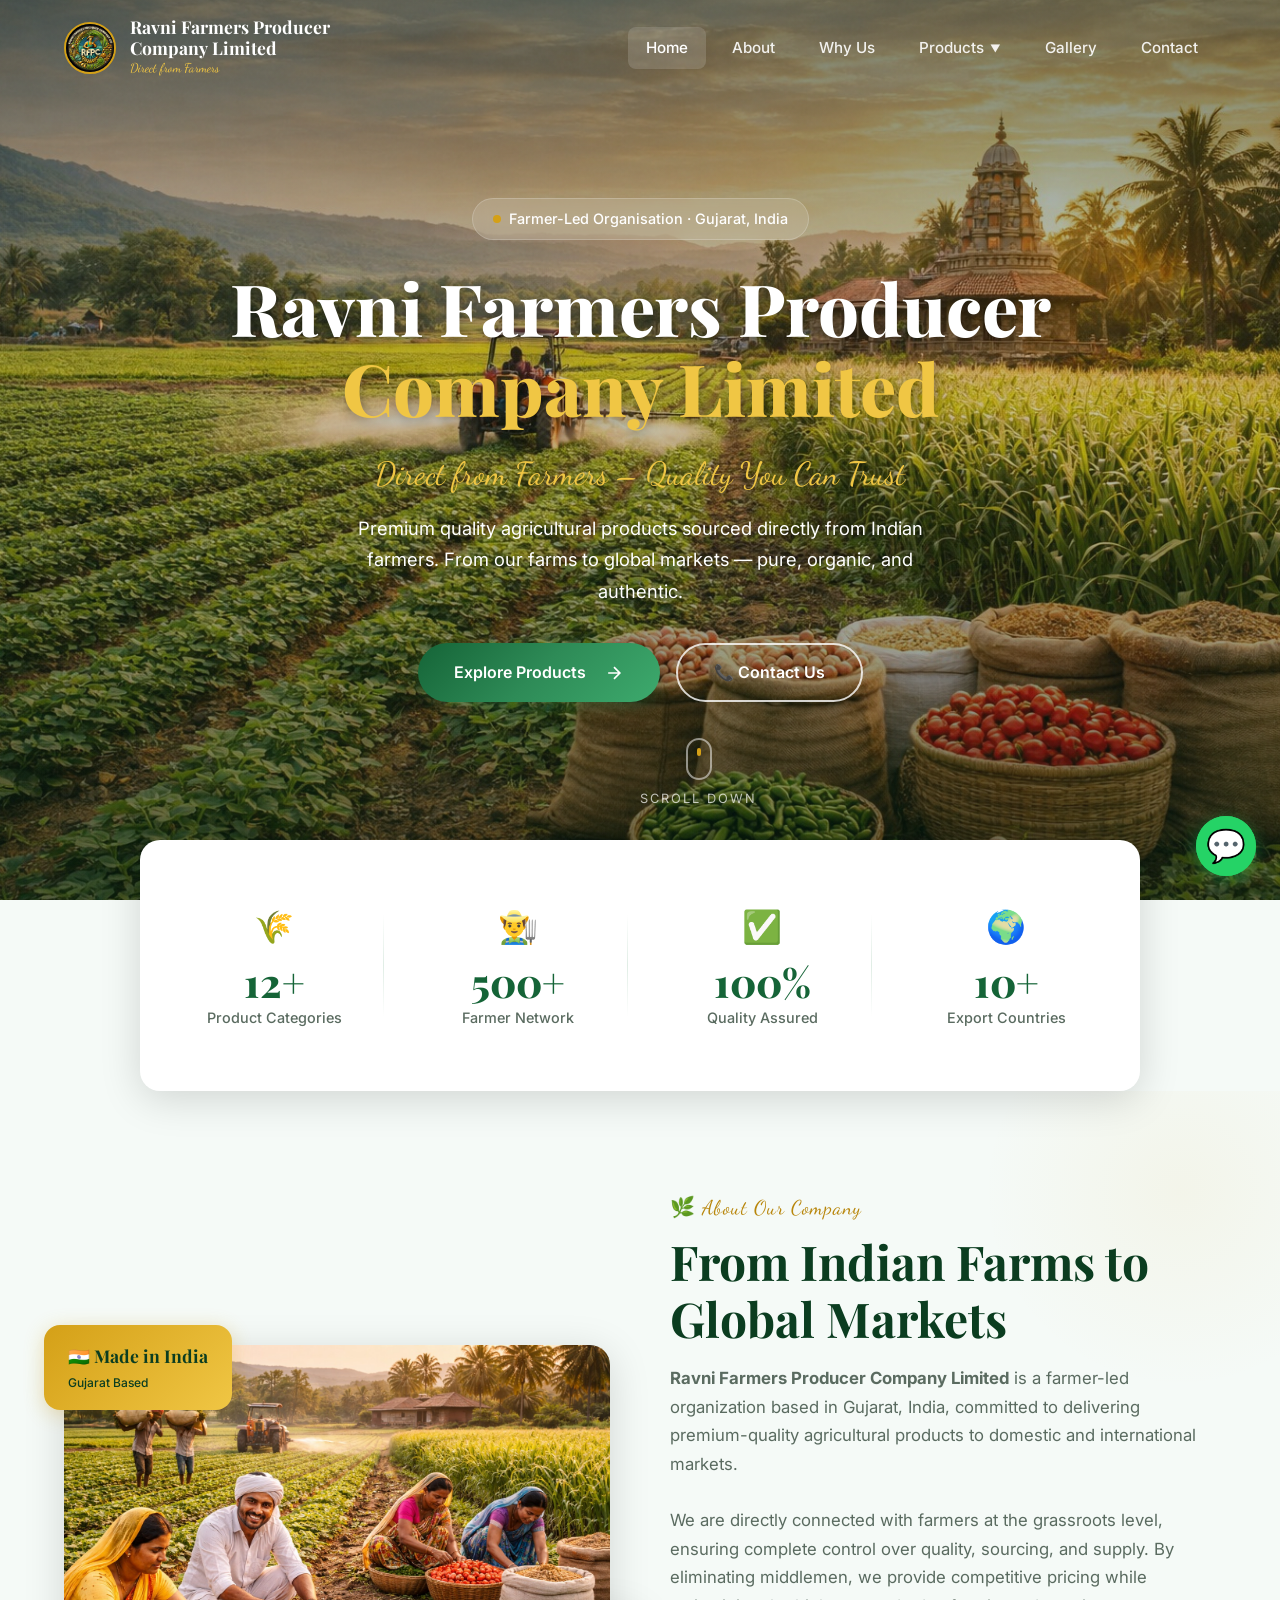
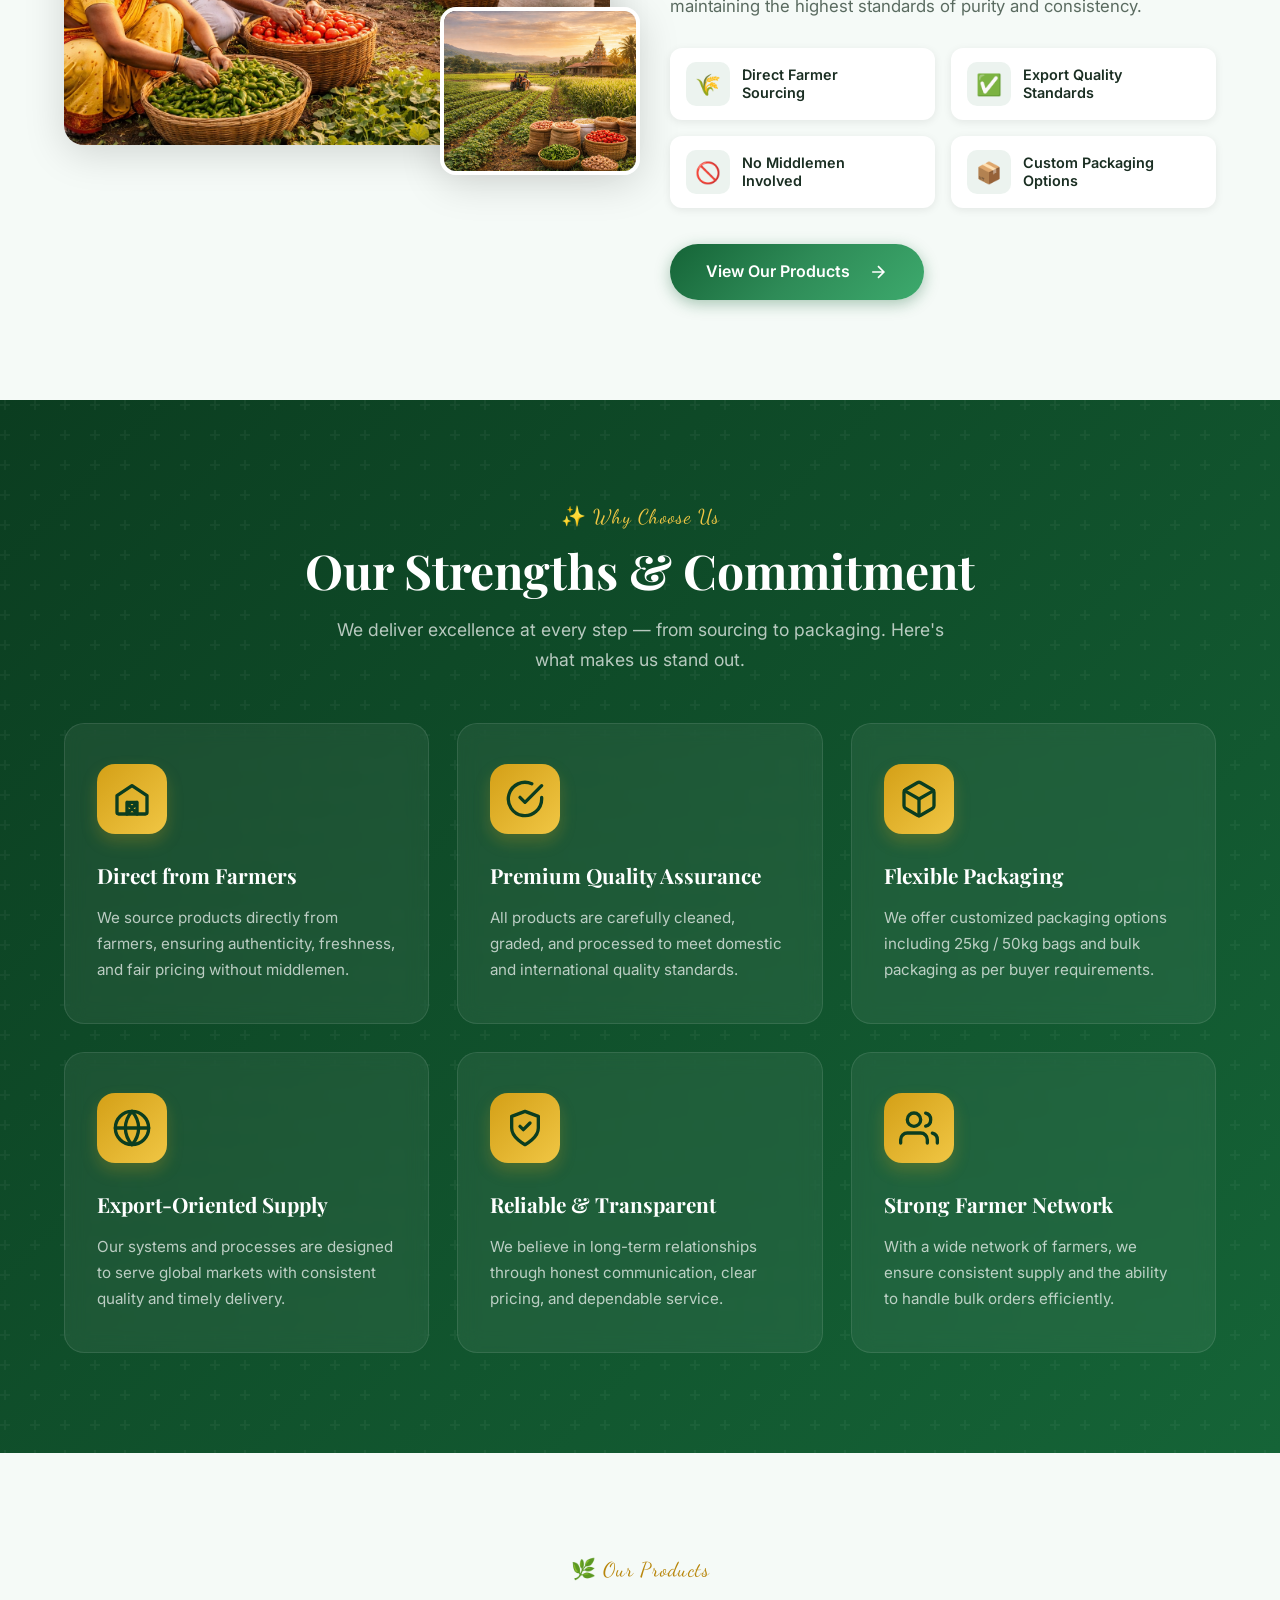
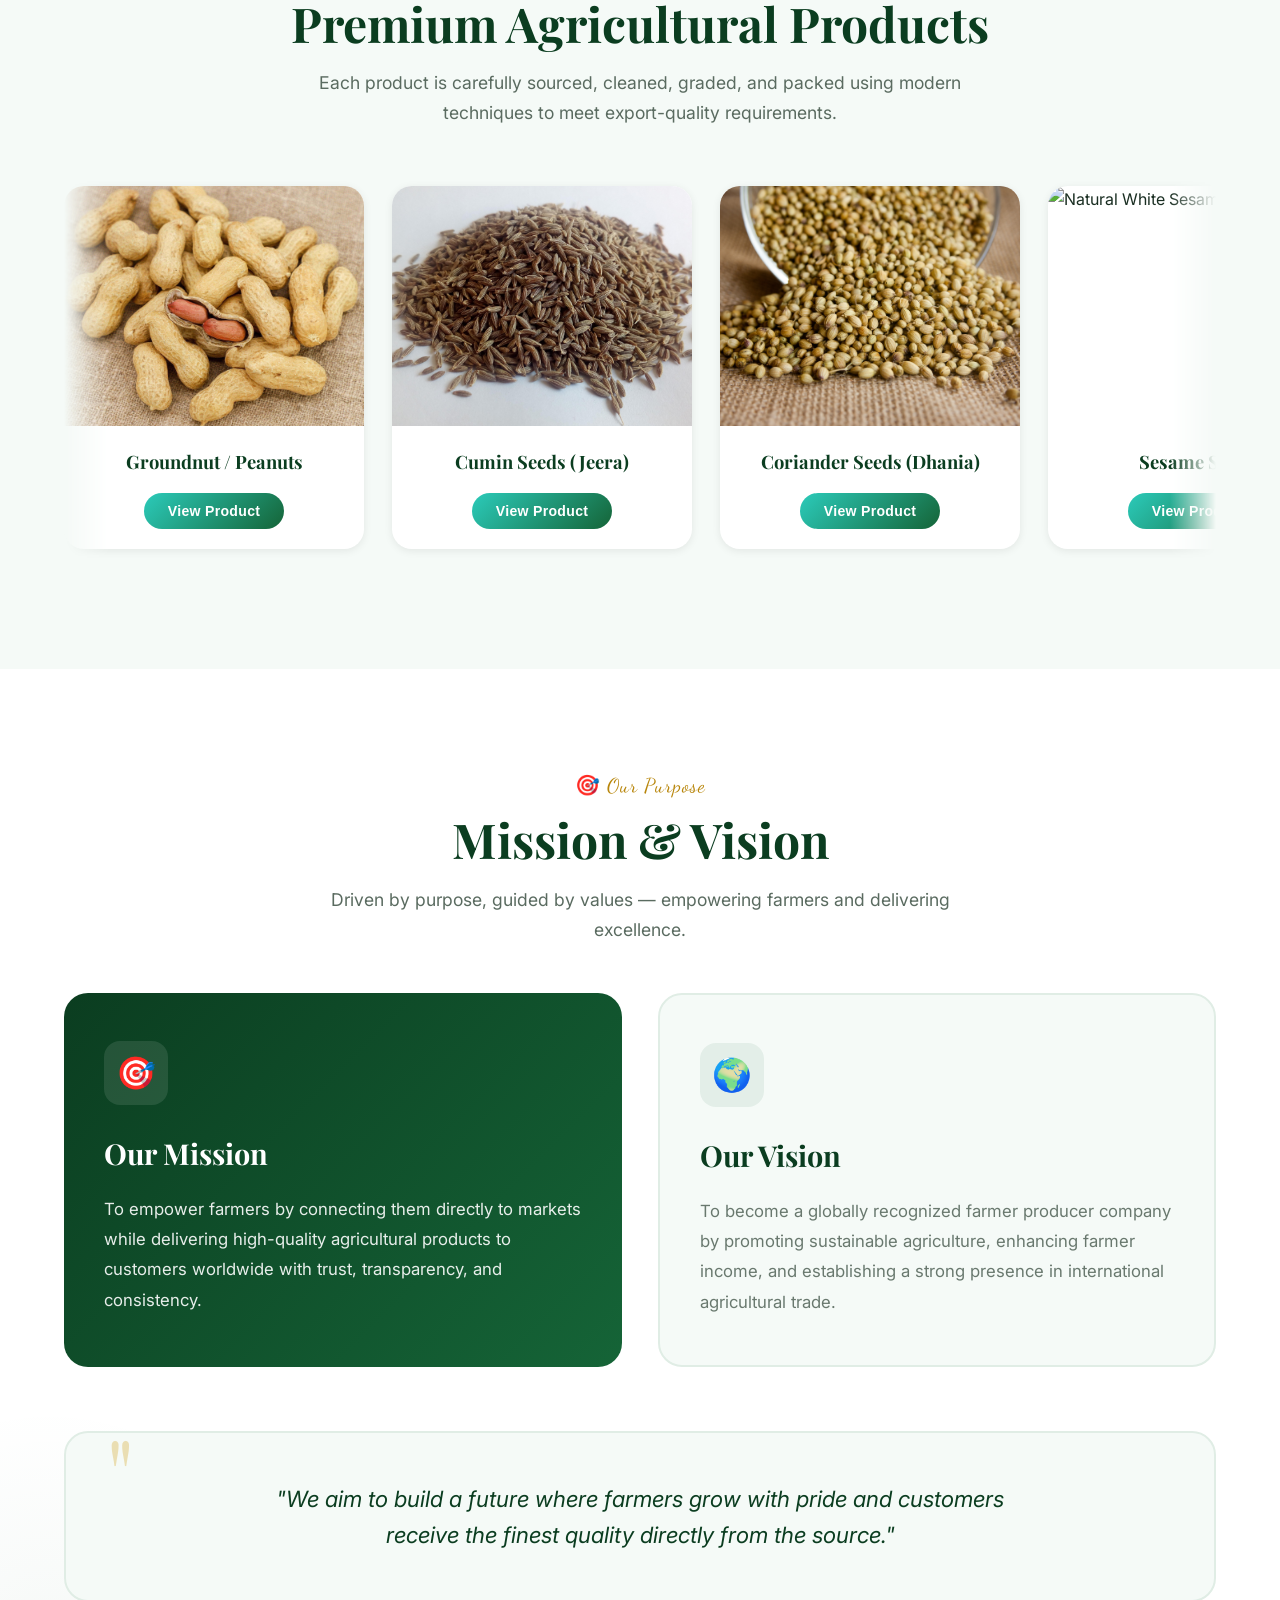
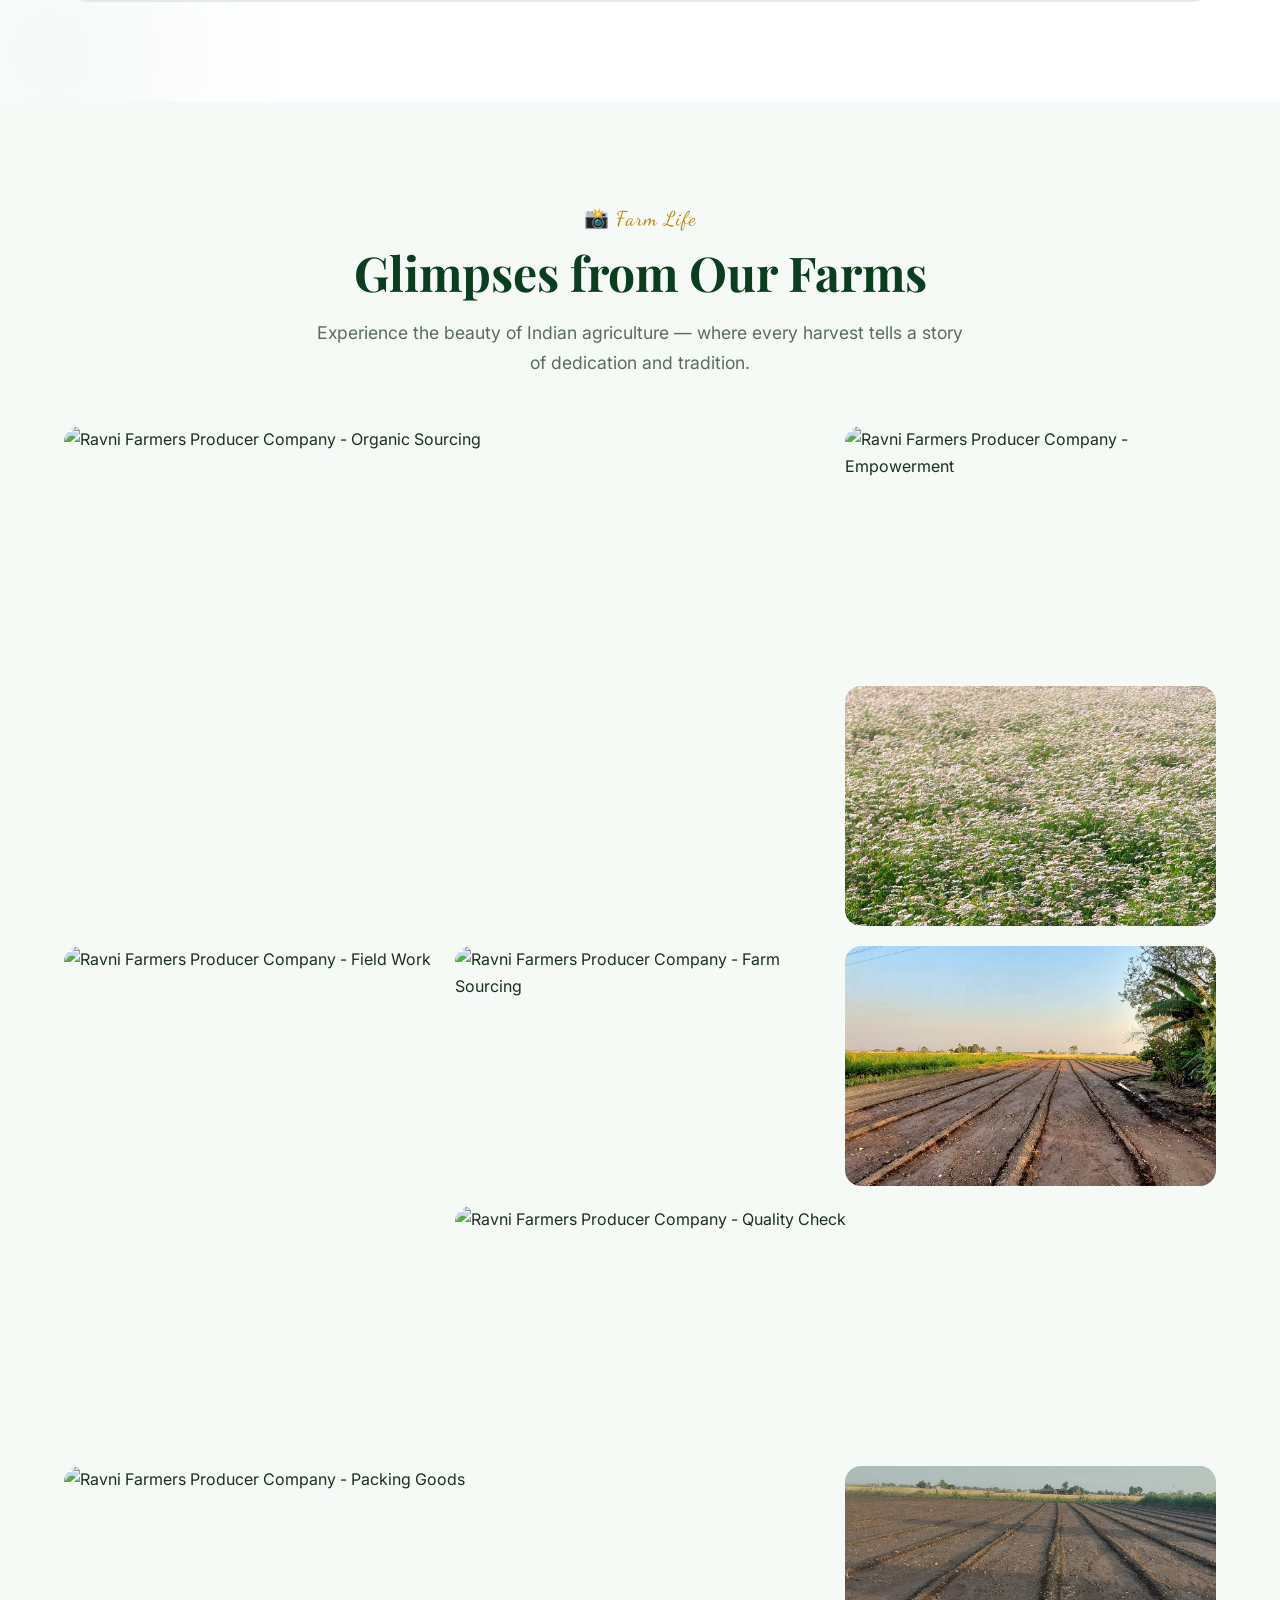
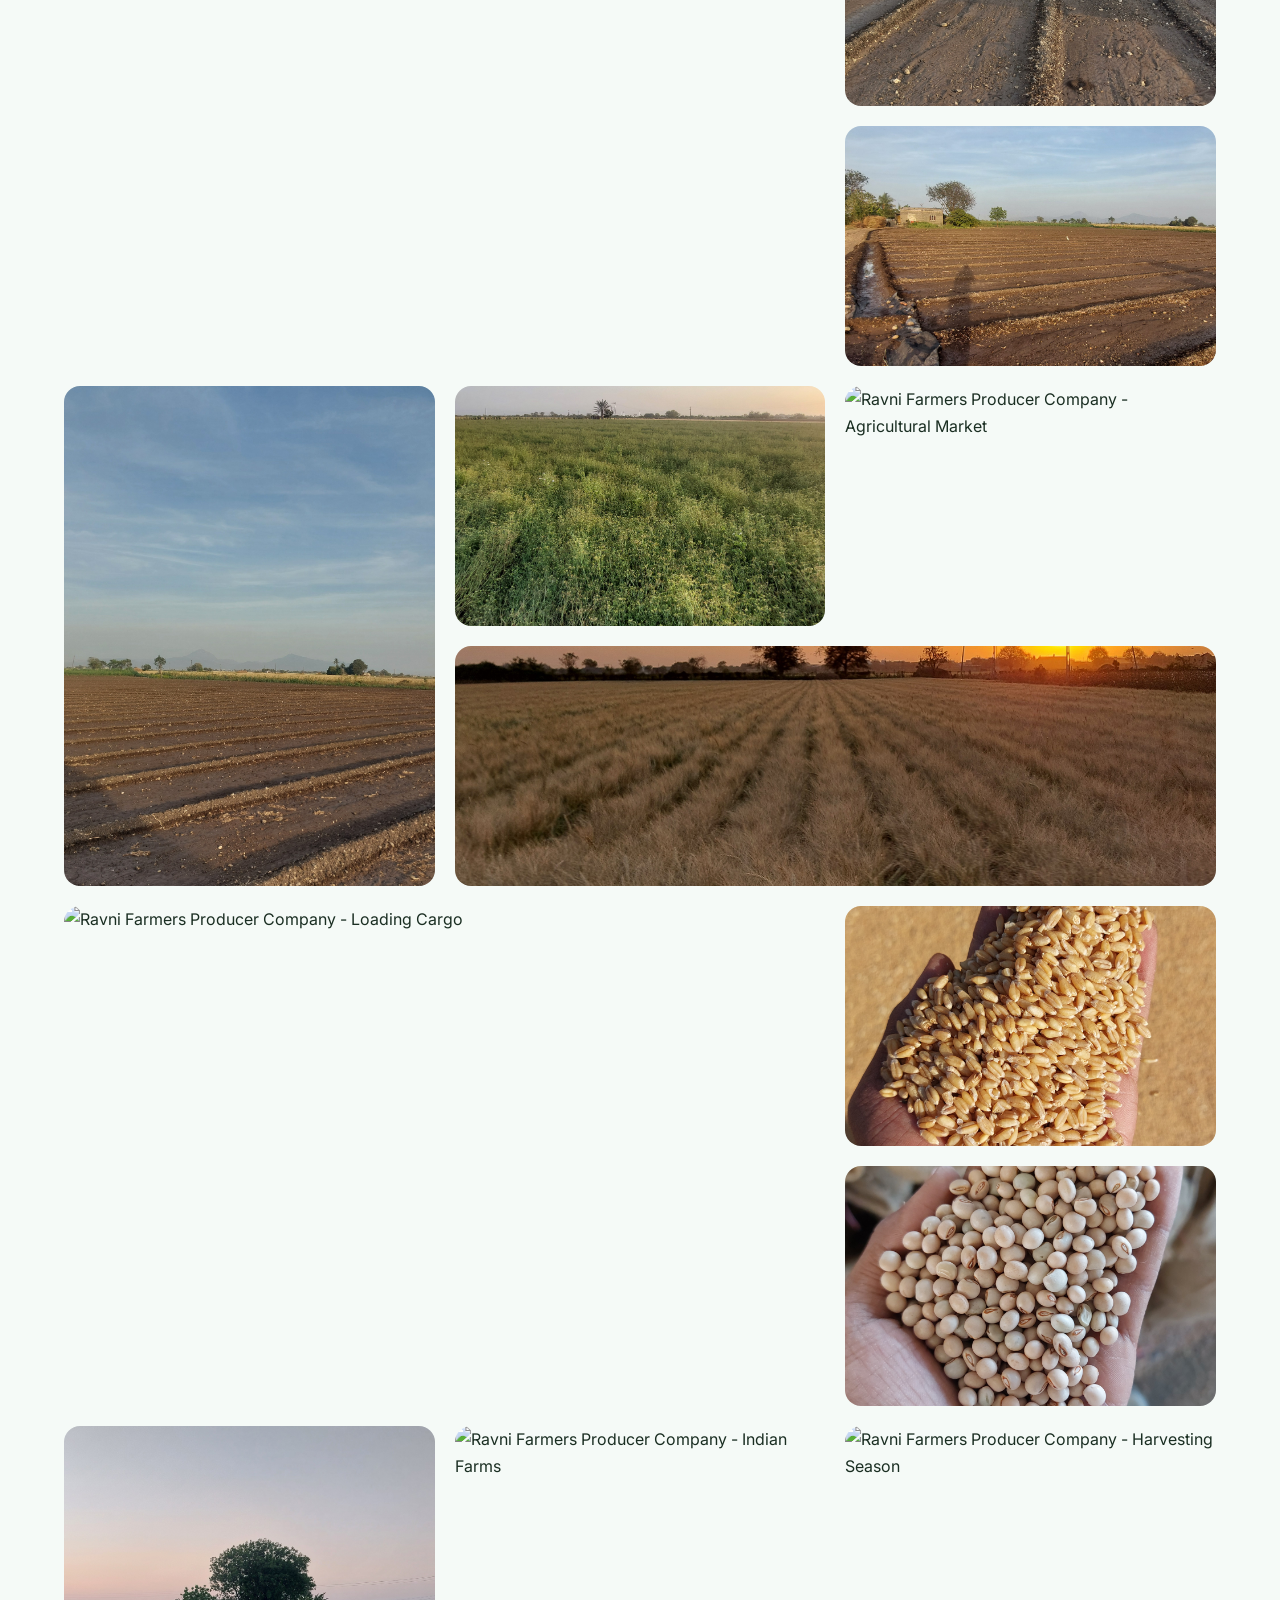
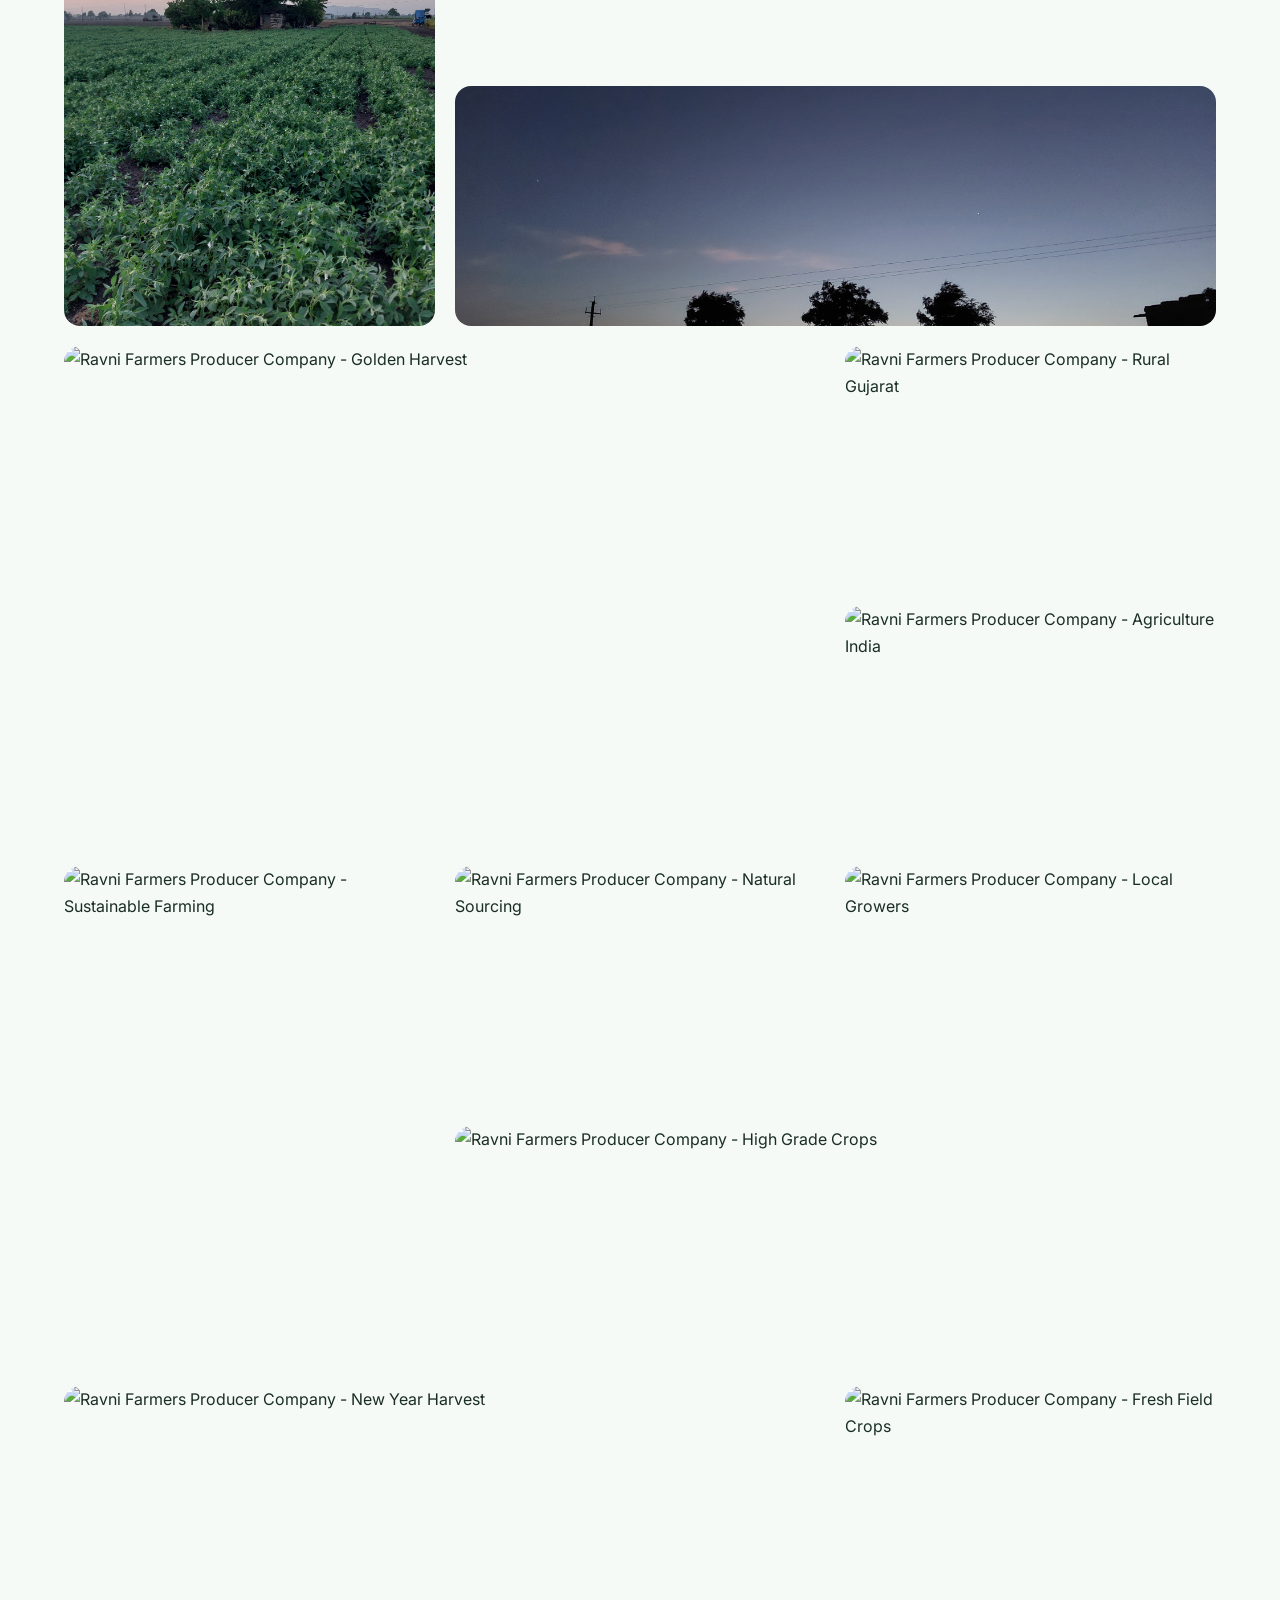
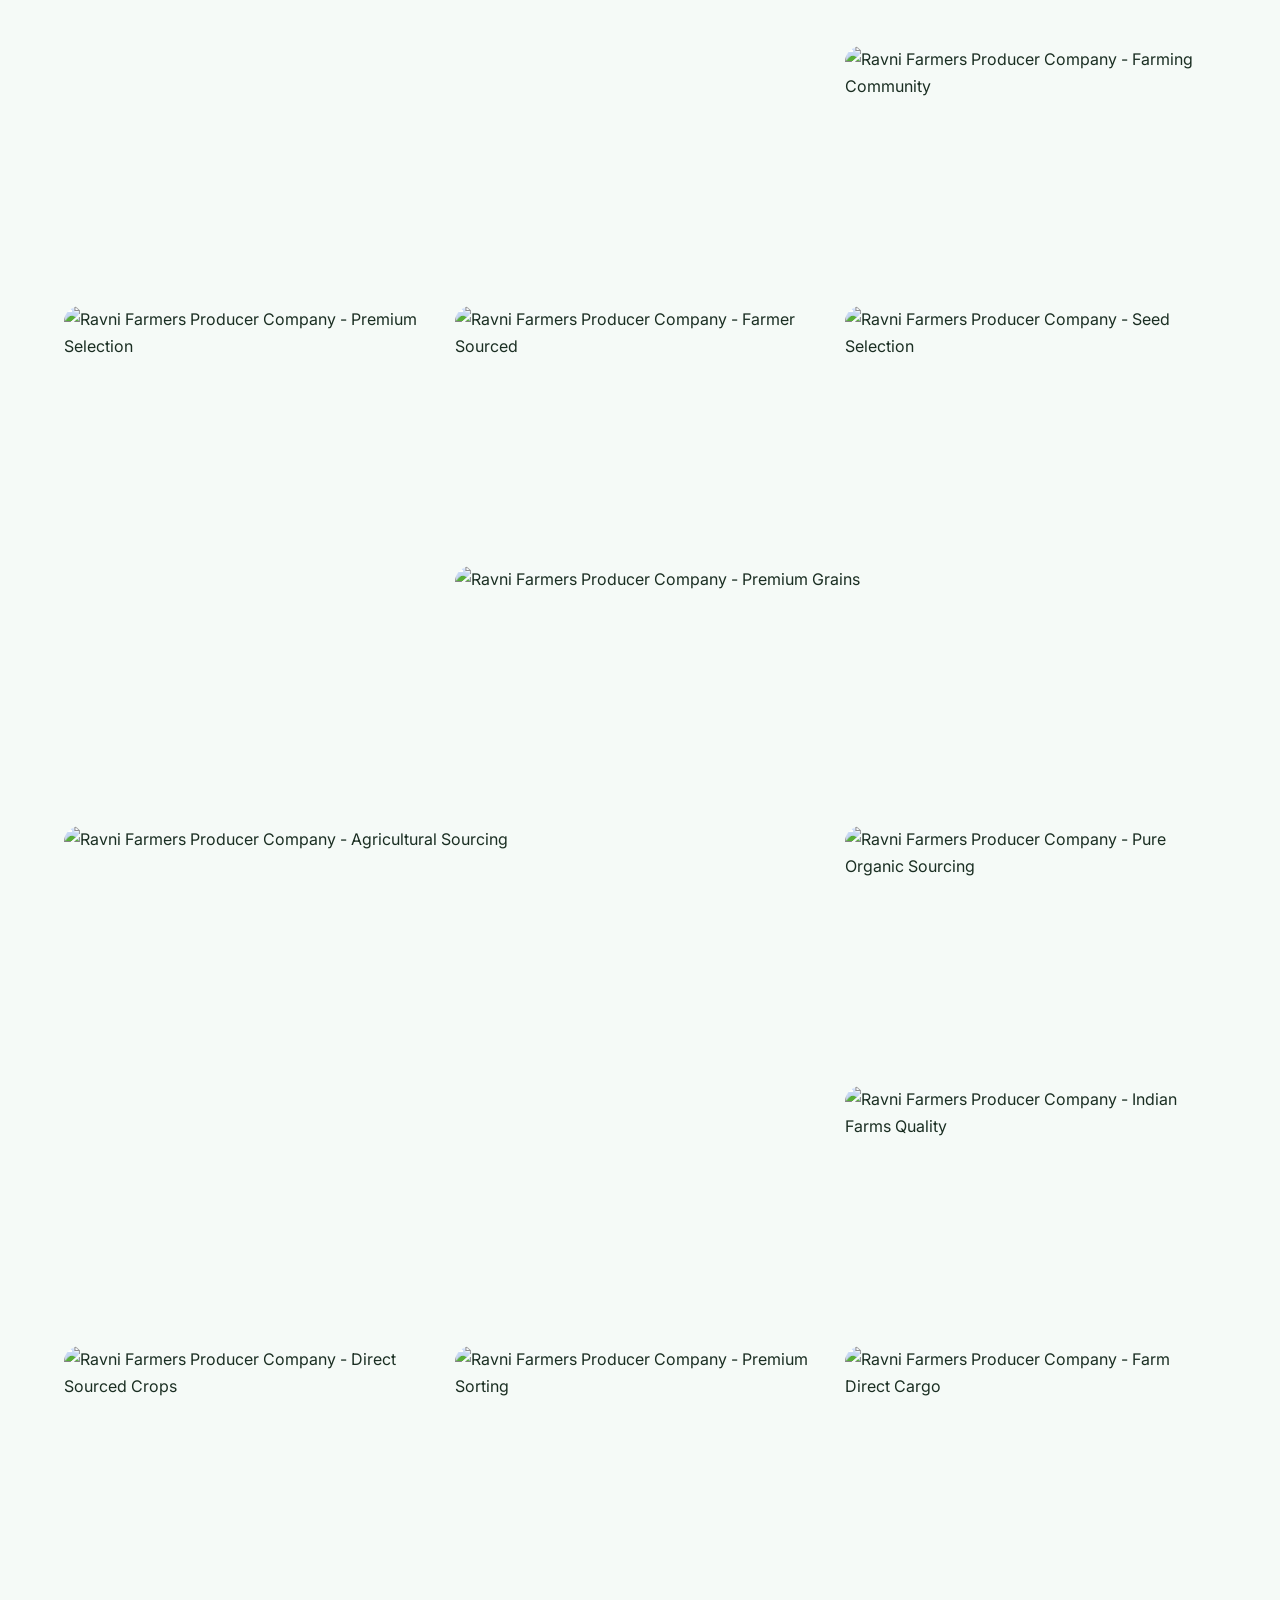
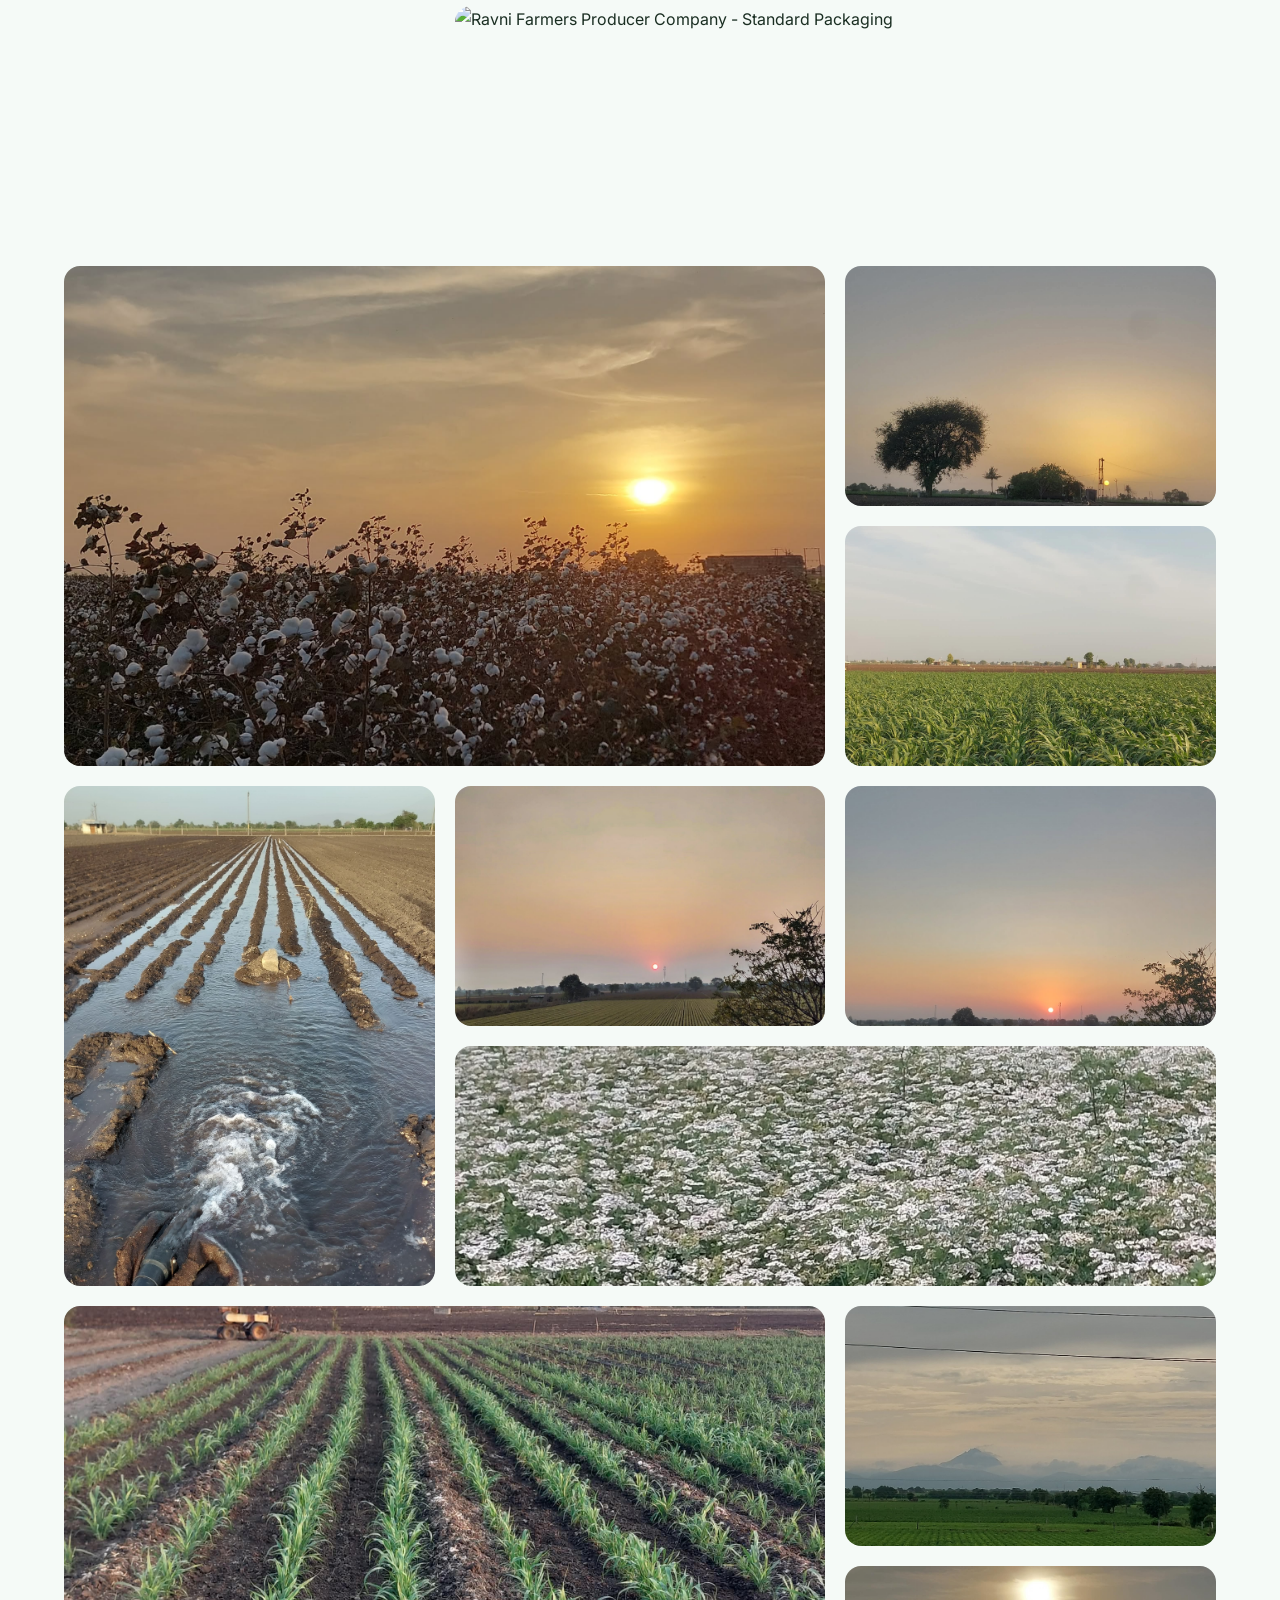
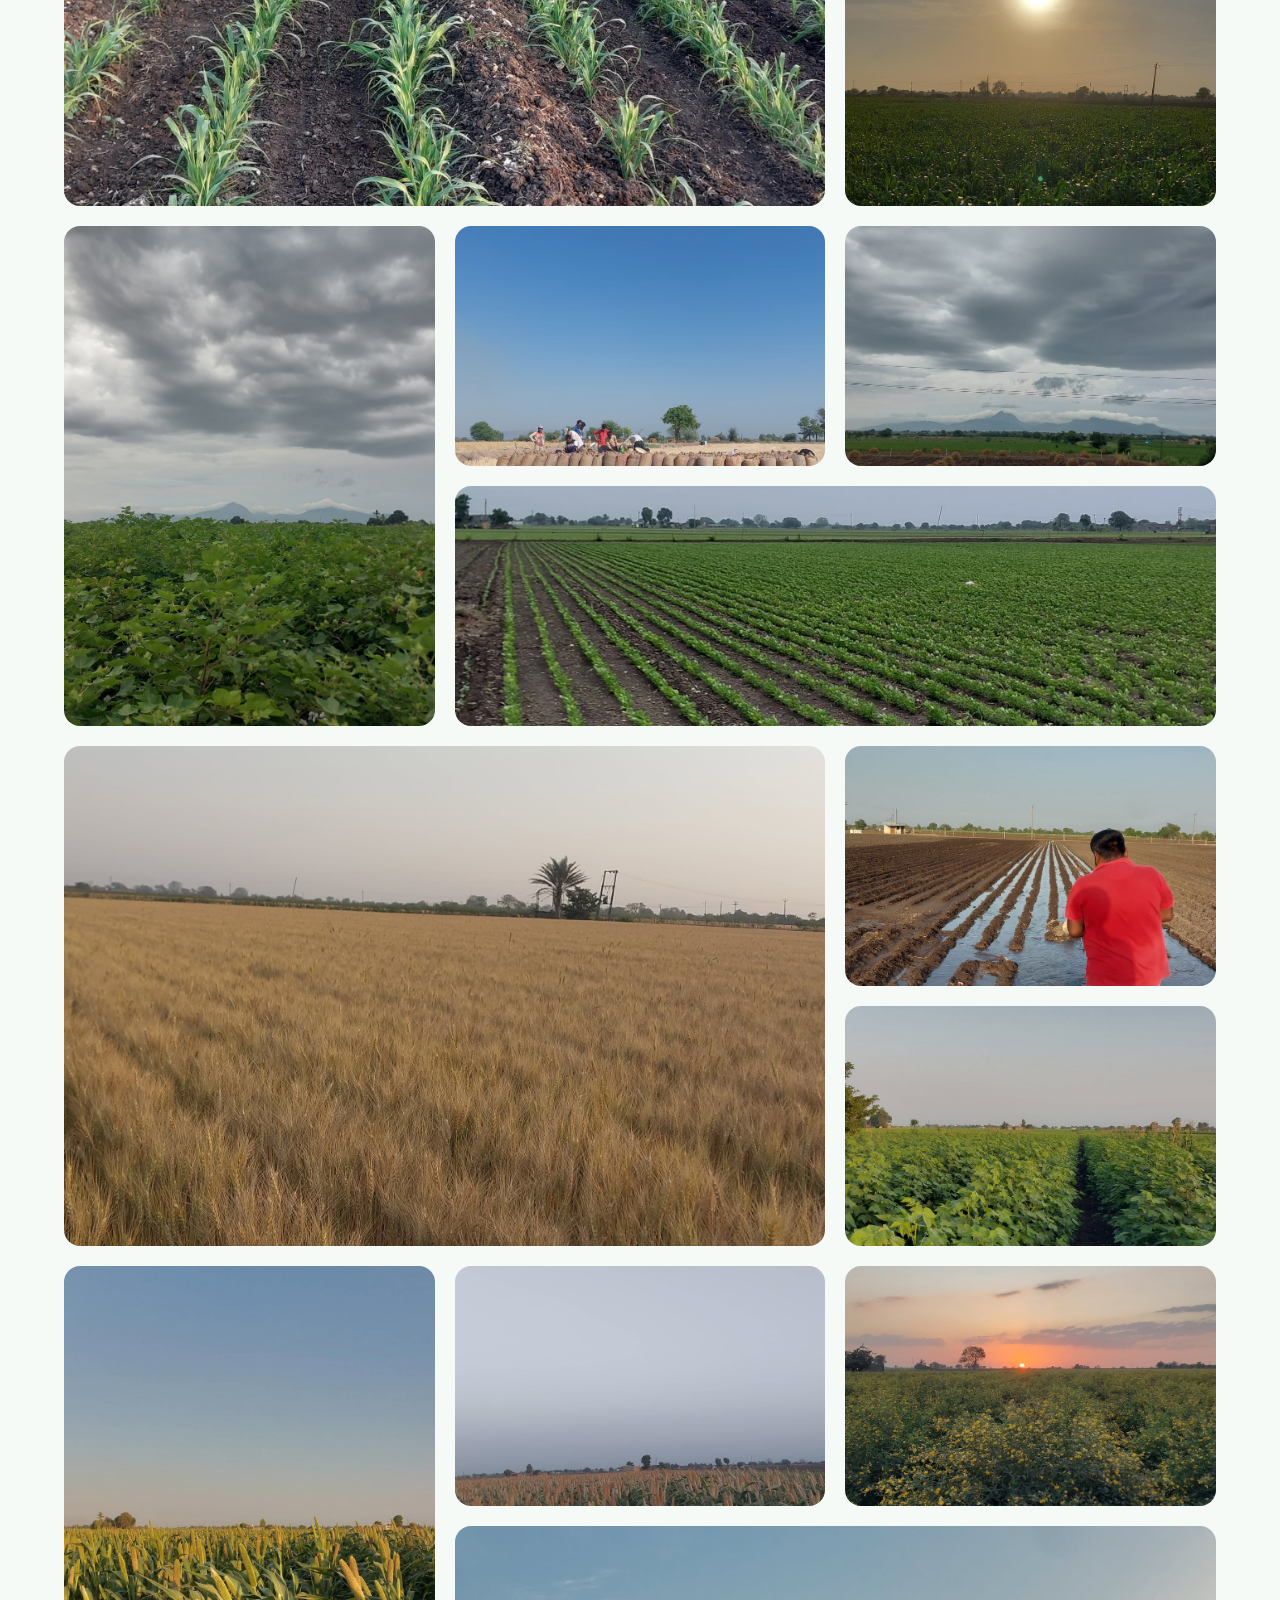
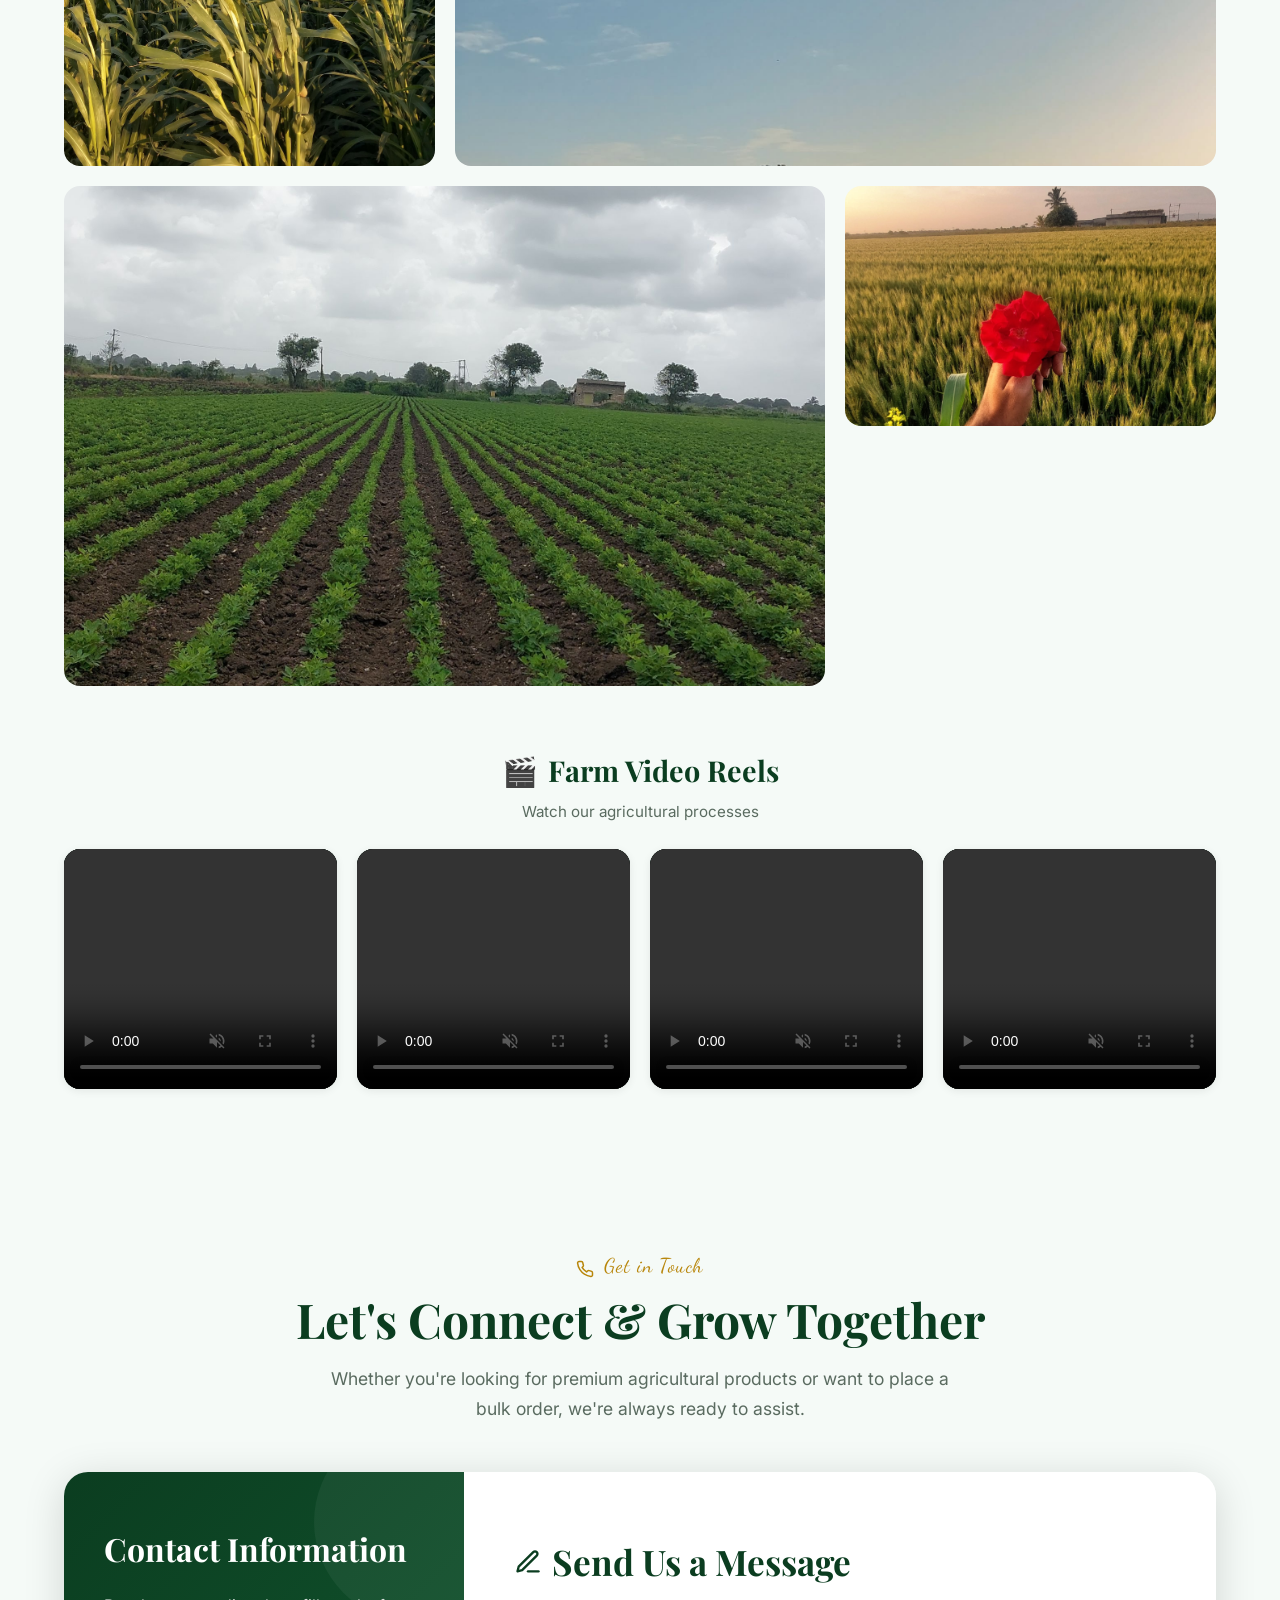
==== commit b2112988: "Fix navbar horizontal alignment issue by closing nav-dropdown div in index.html" ====
--- a/index.html
+++ b/index.html
@@ -57,6 +57,7 @@
             <a href="products/sesame-seeds-white.html">Sesame Seeds</a>
             <a href="products/wheat.html">Wheat</a>
           </div>
+        </div>
         <a href="#gallery">Gallery</a>
         <a href="#contact">Contact</a>
       </div>
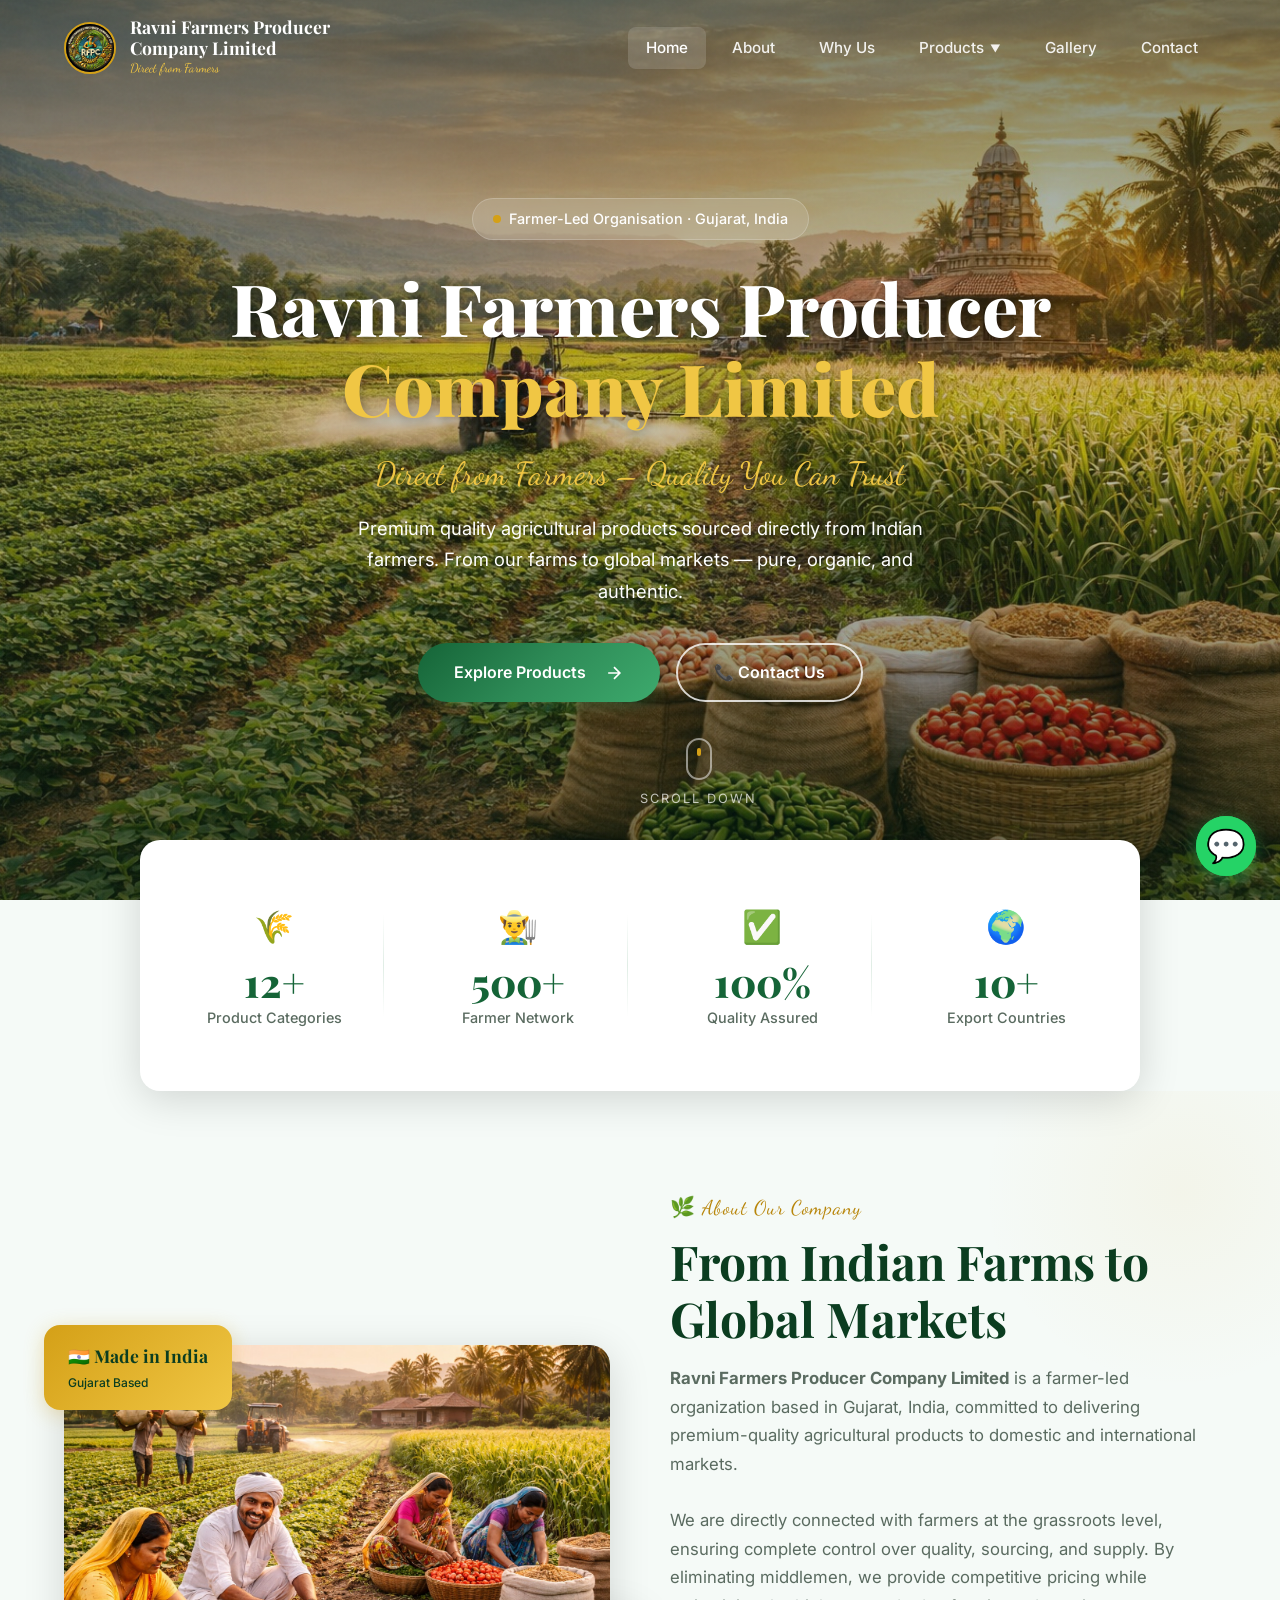
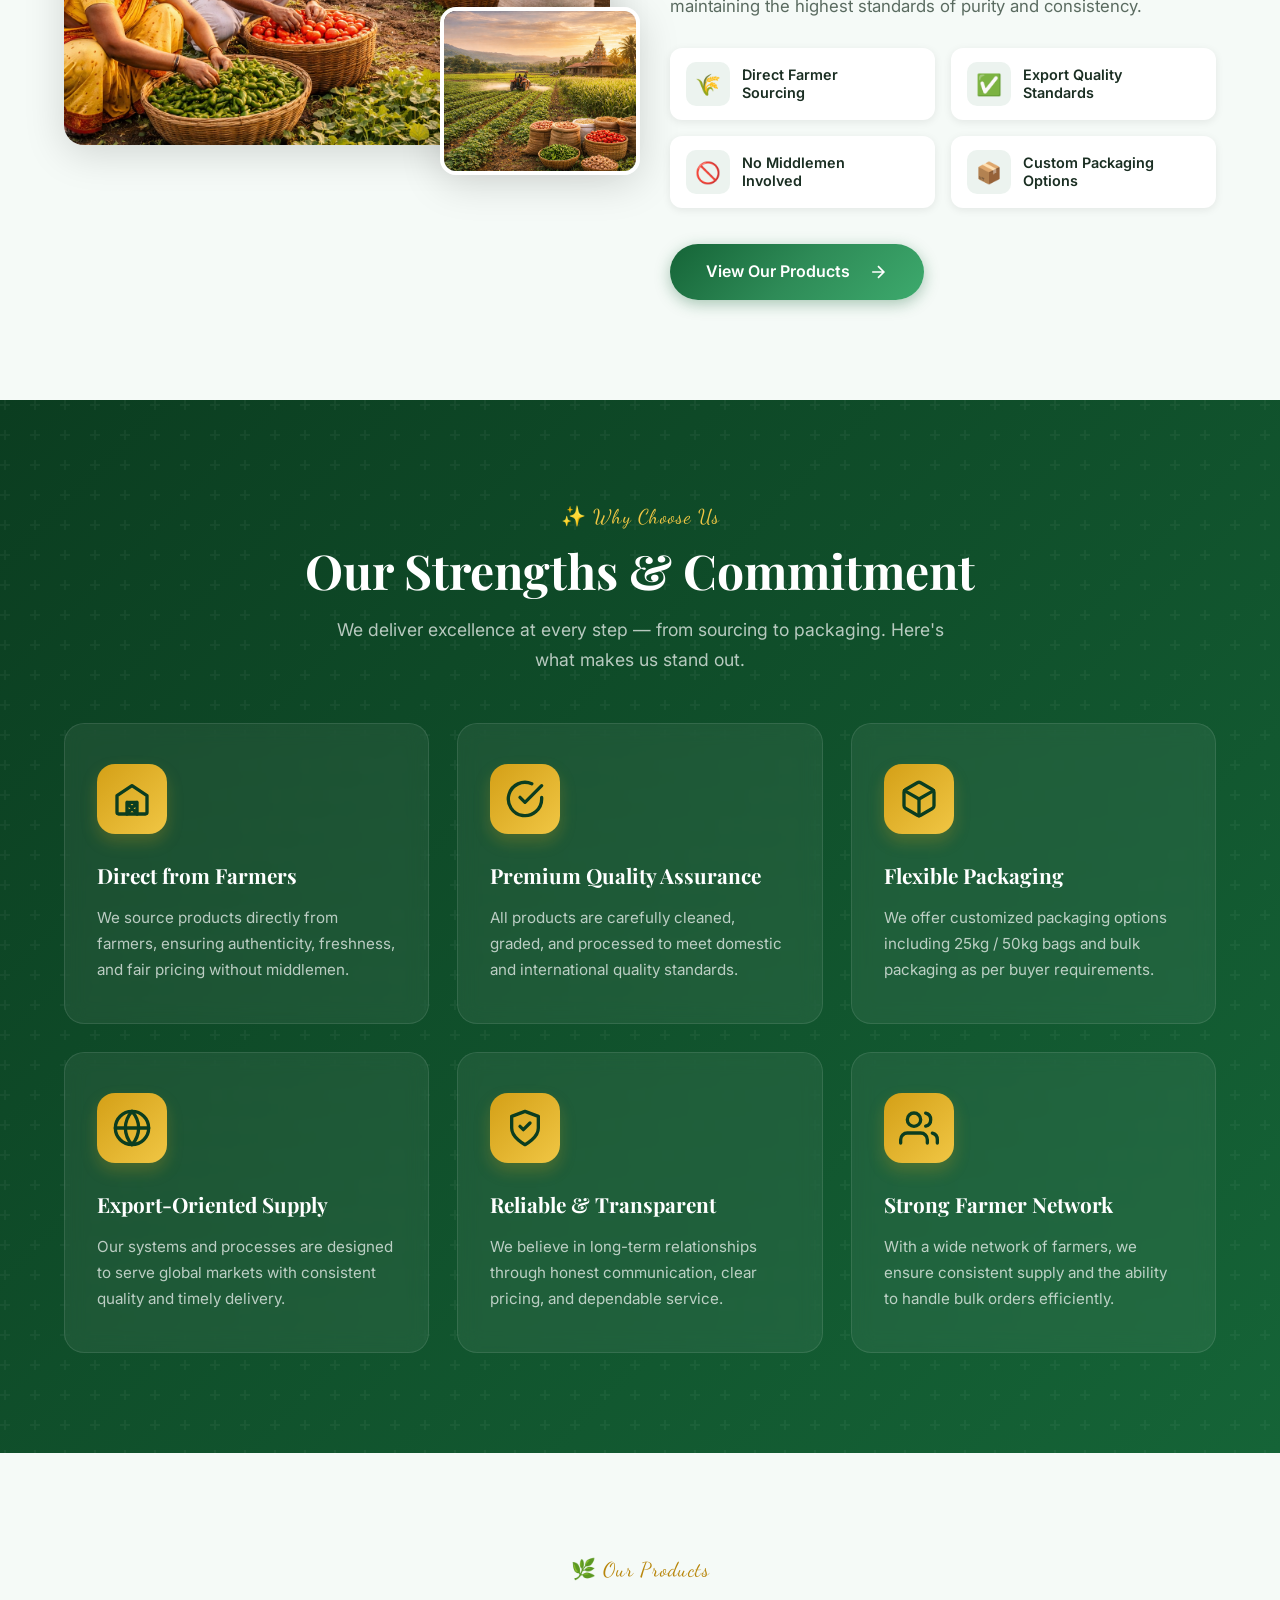
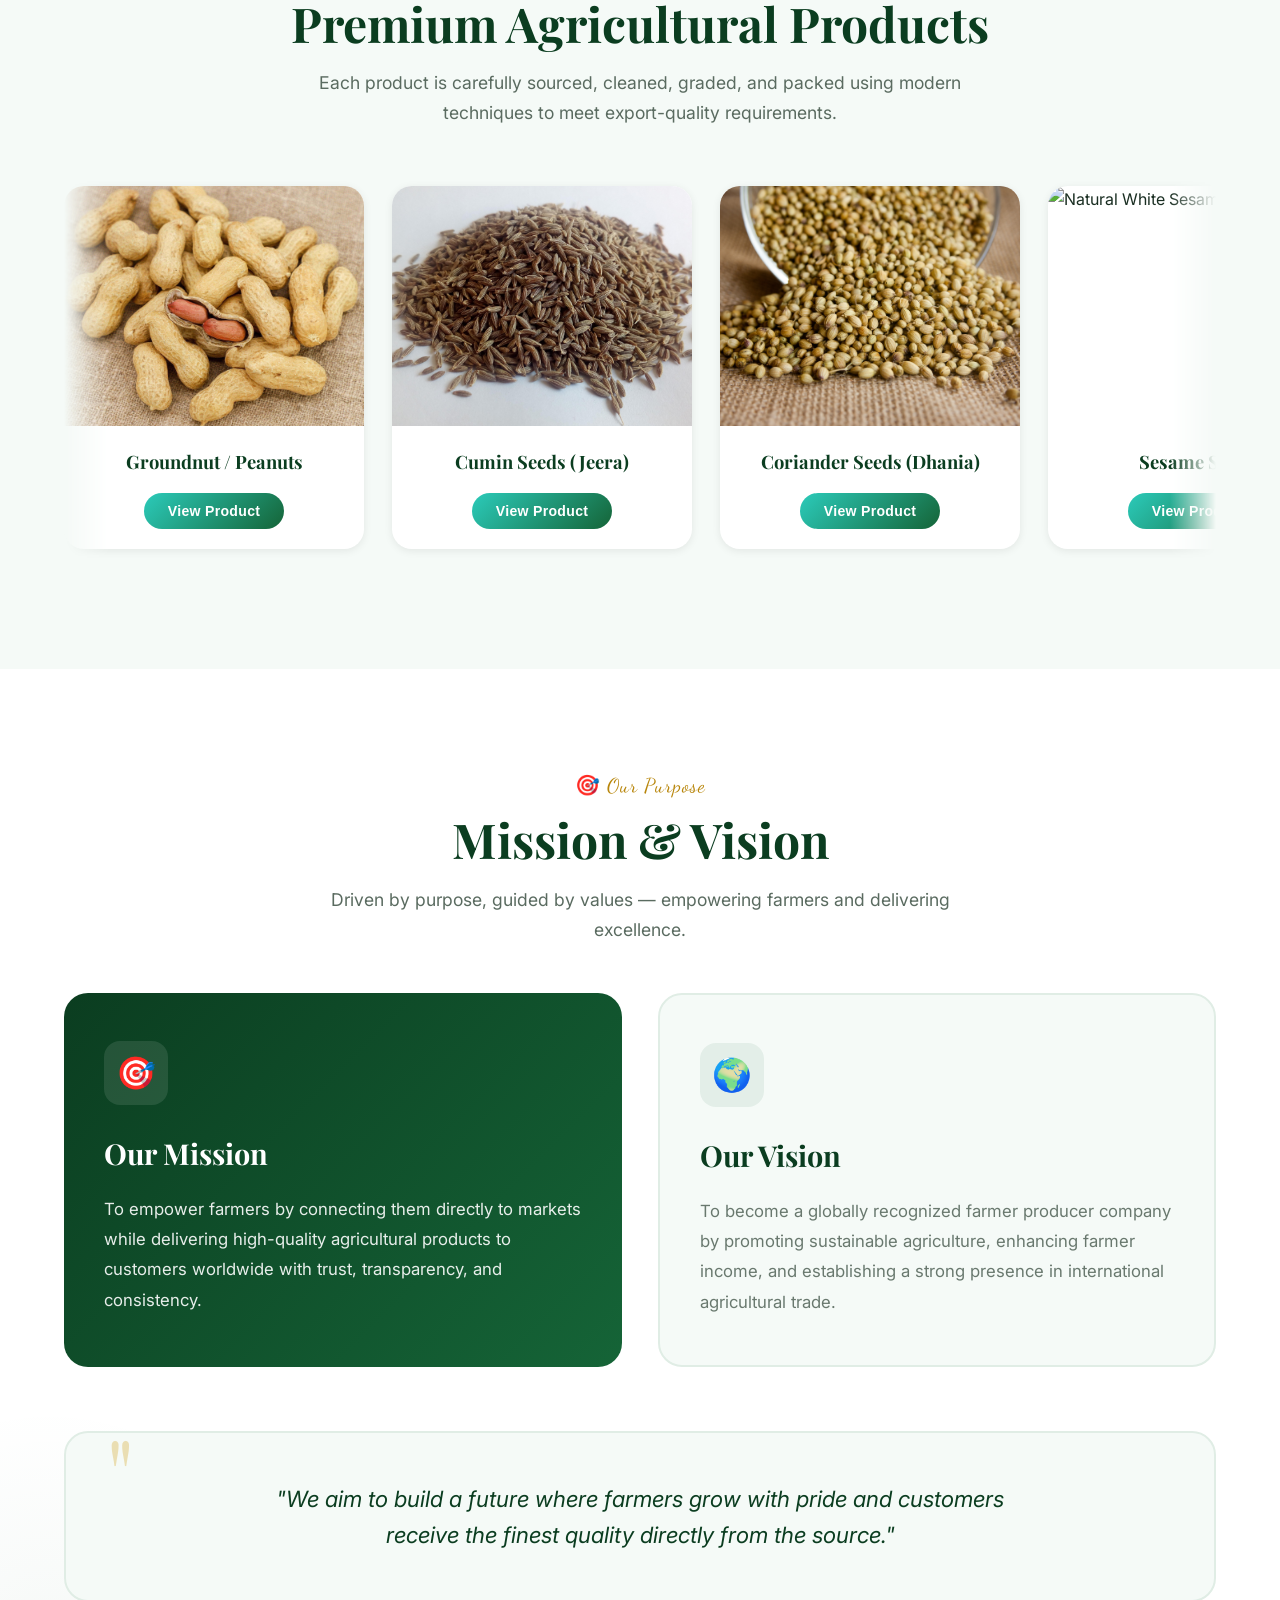
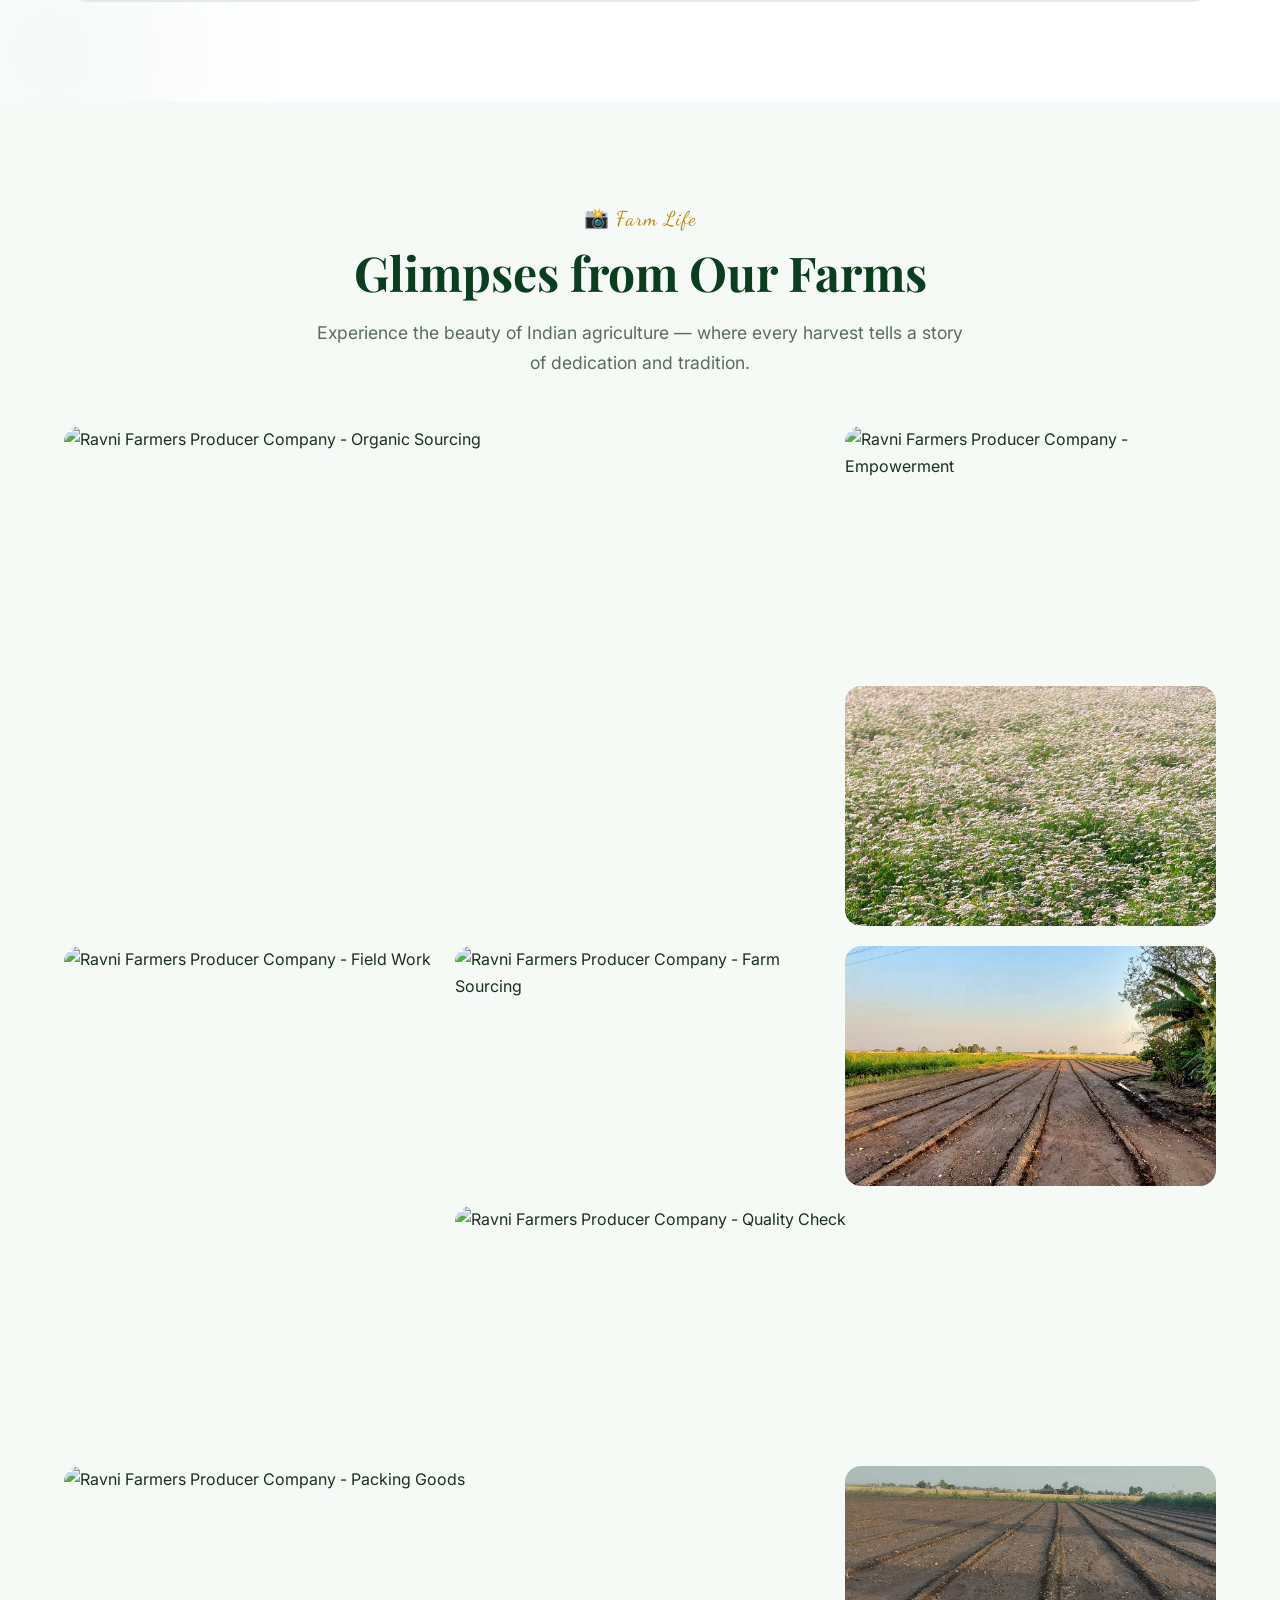
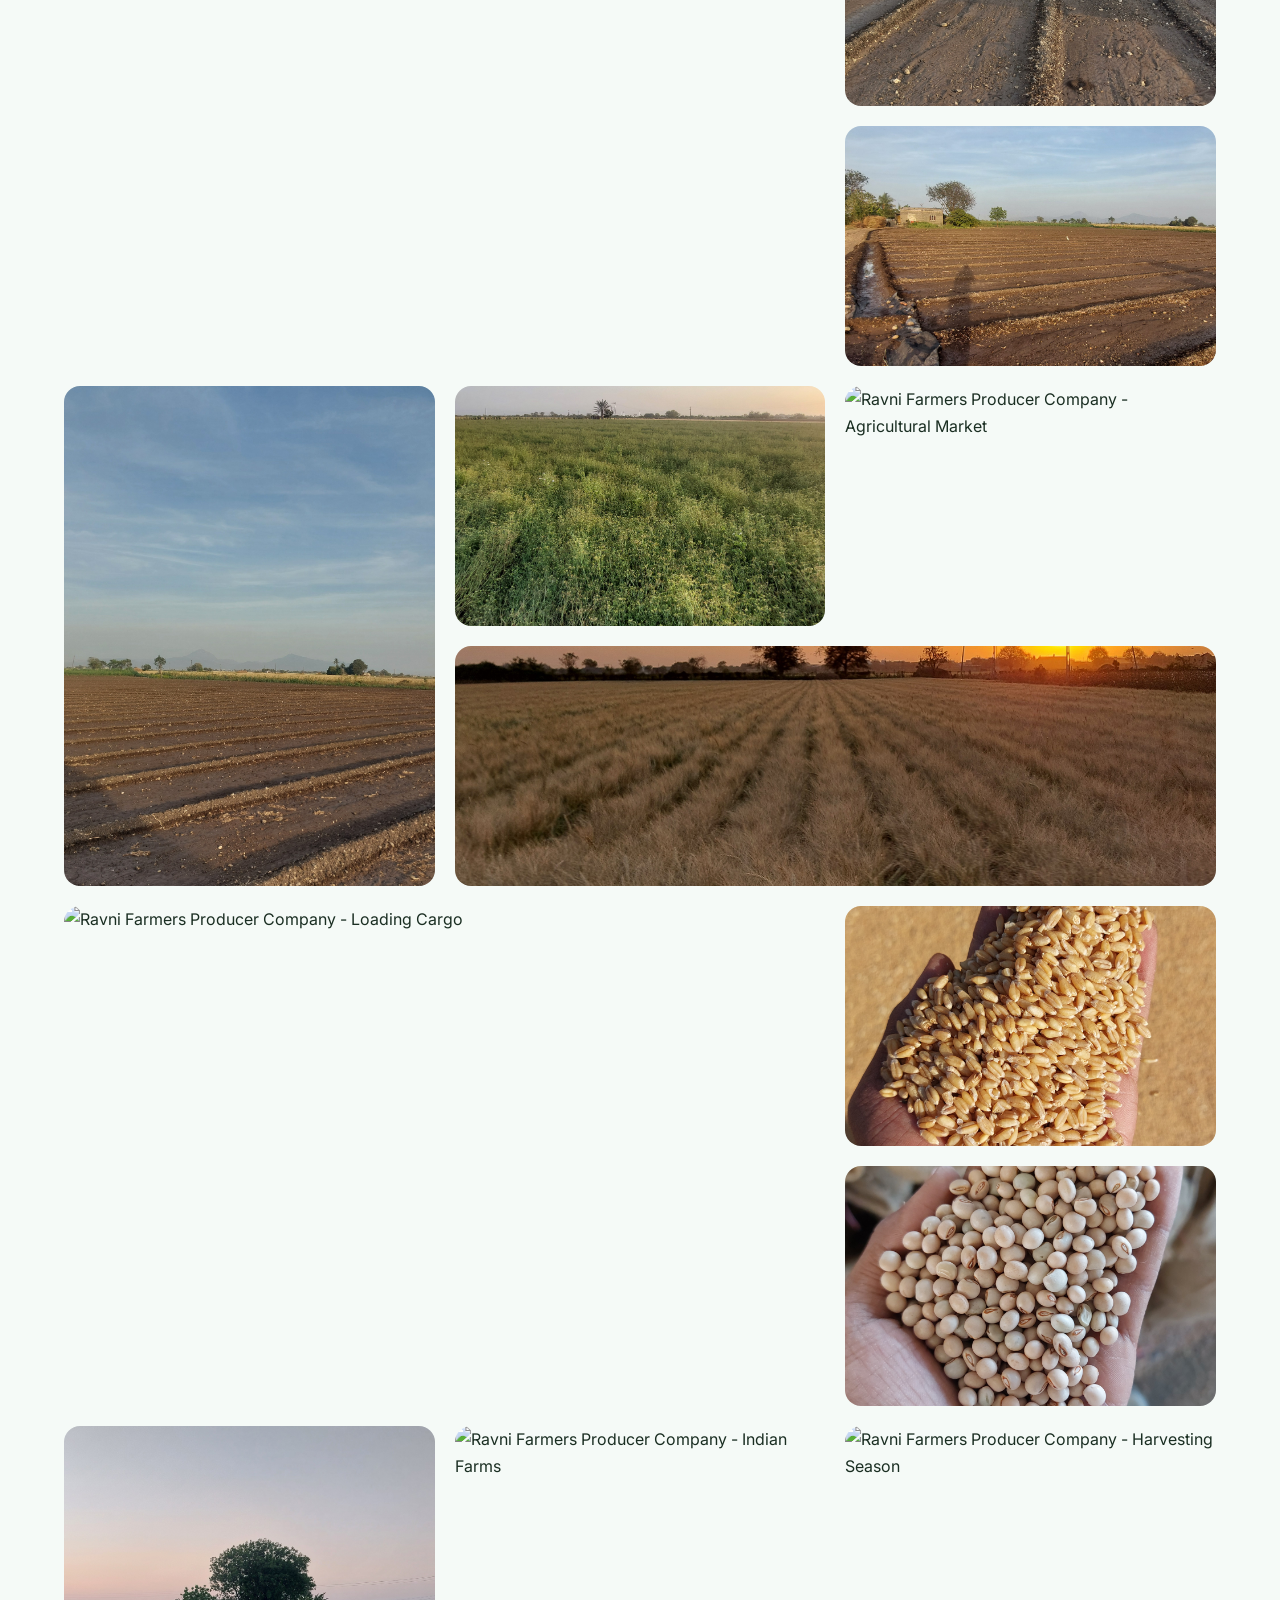
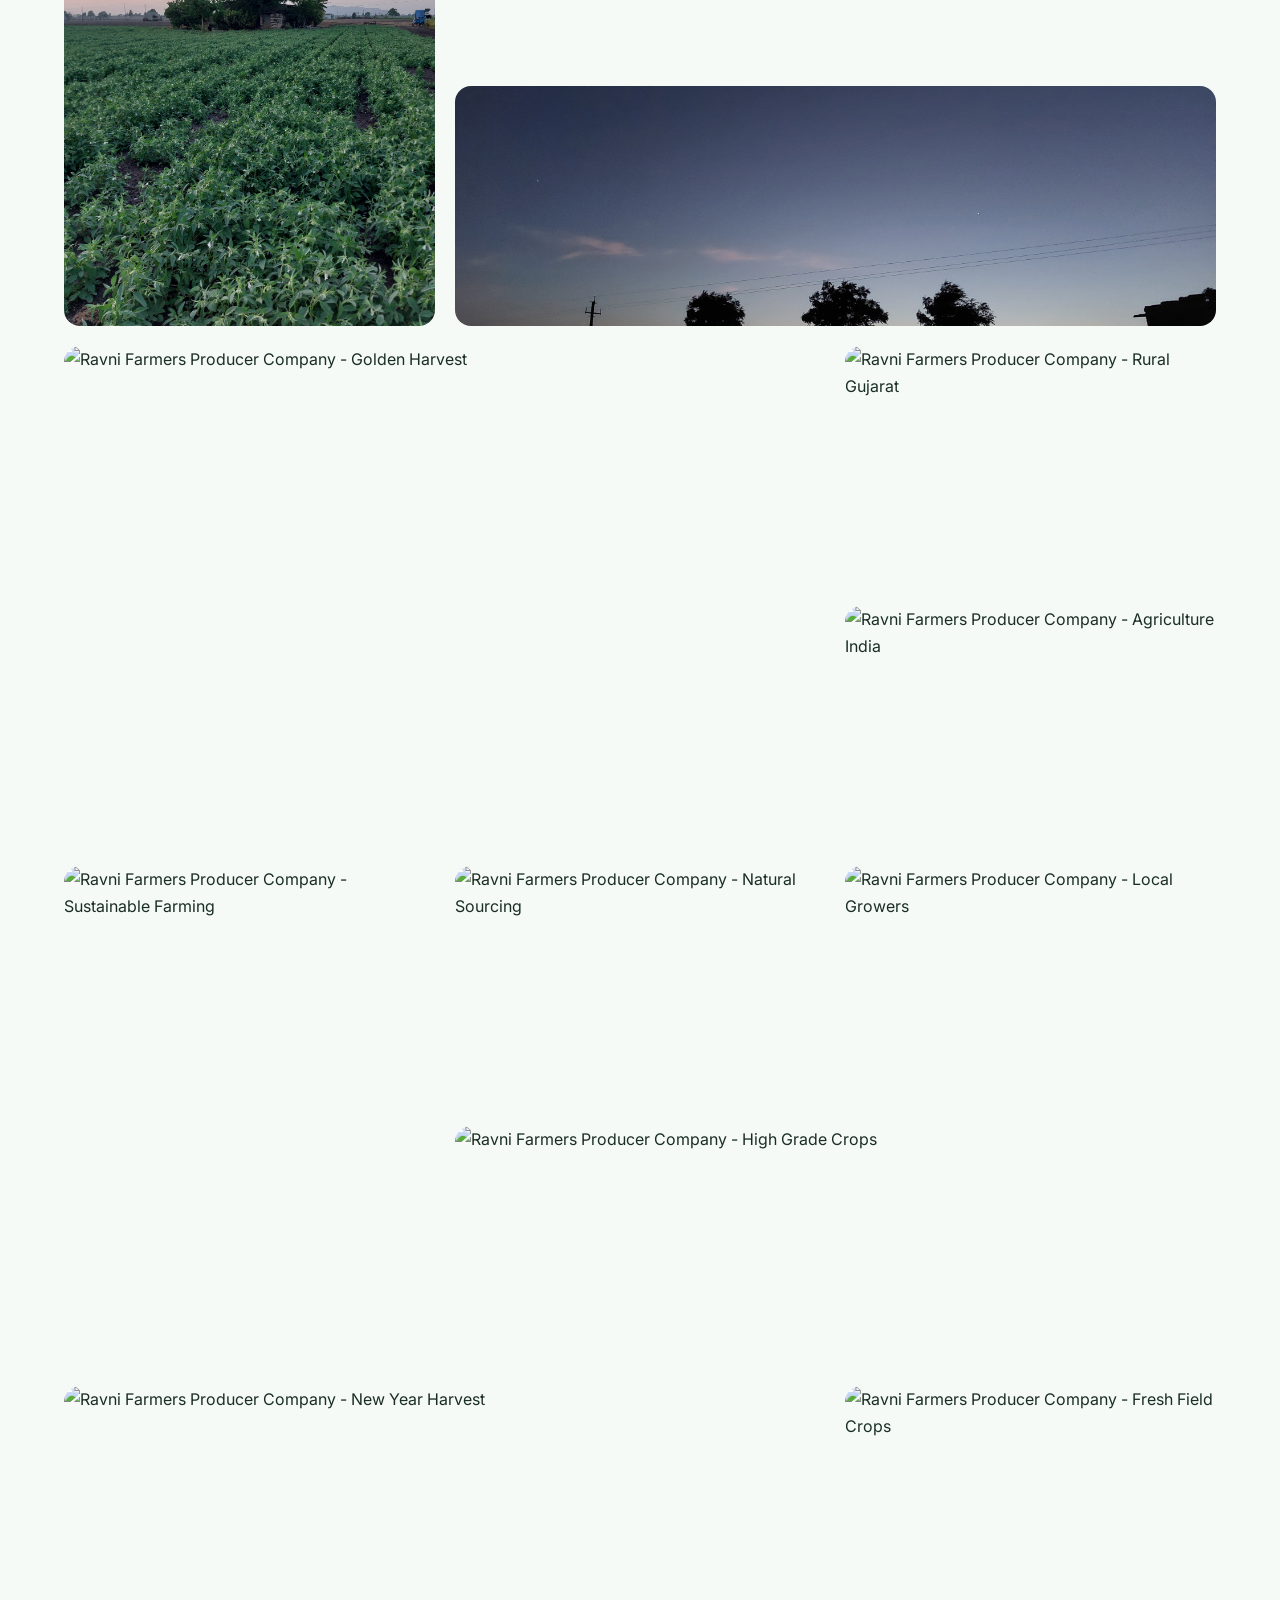
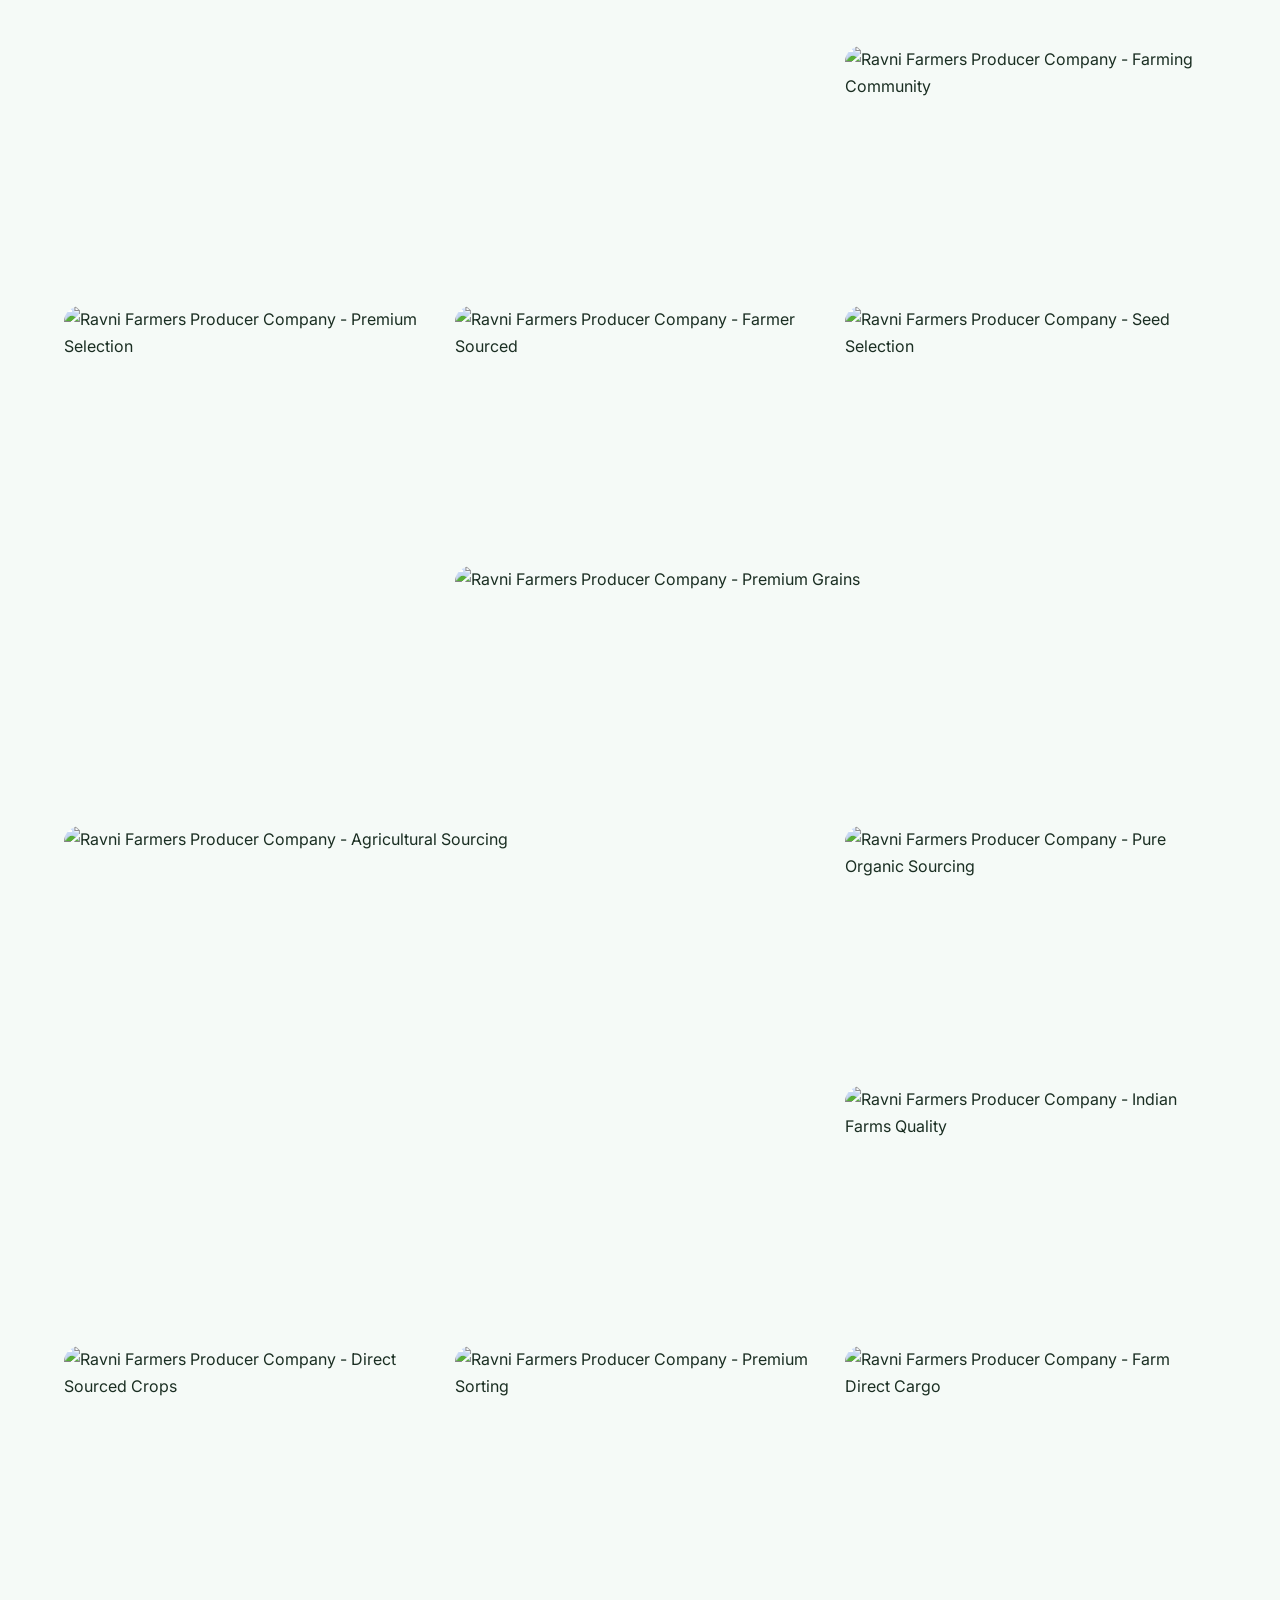
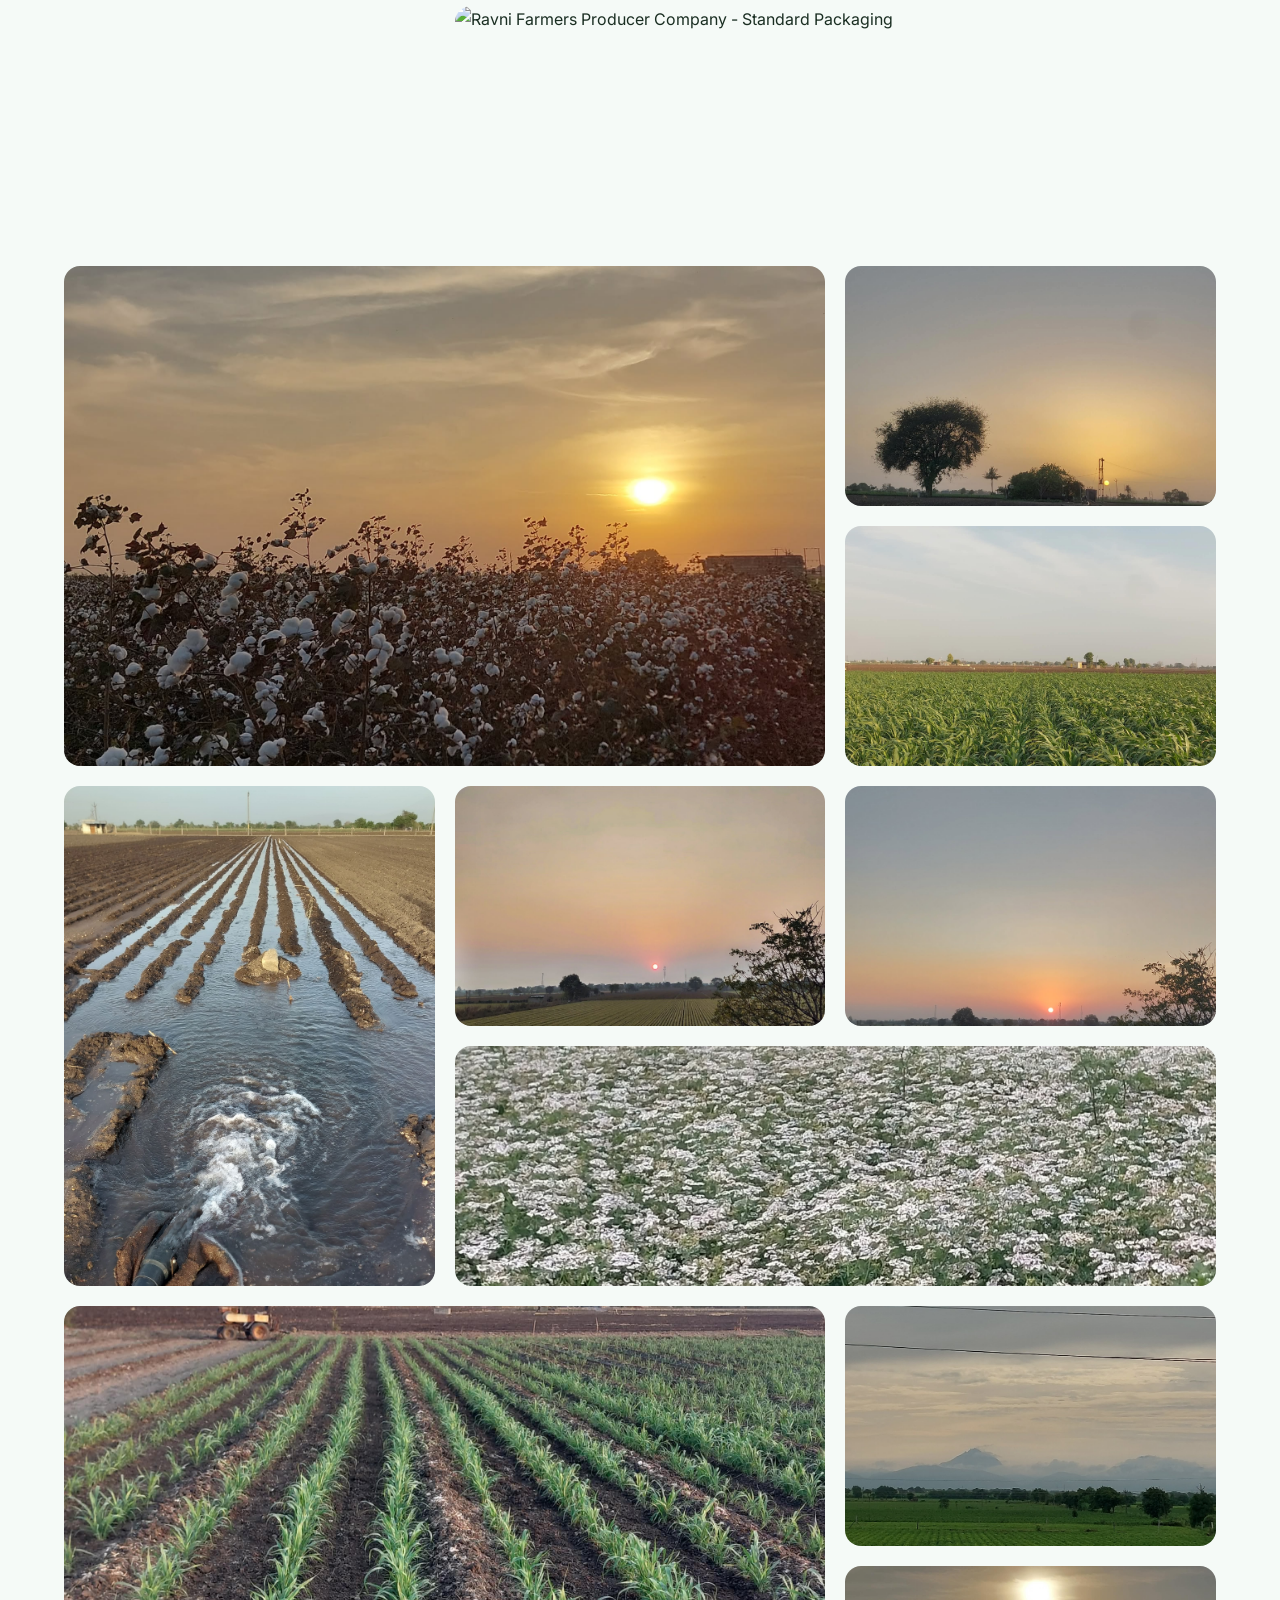
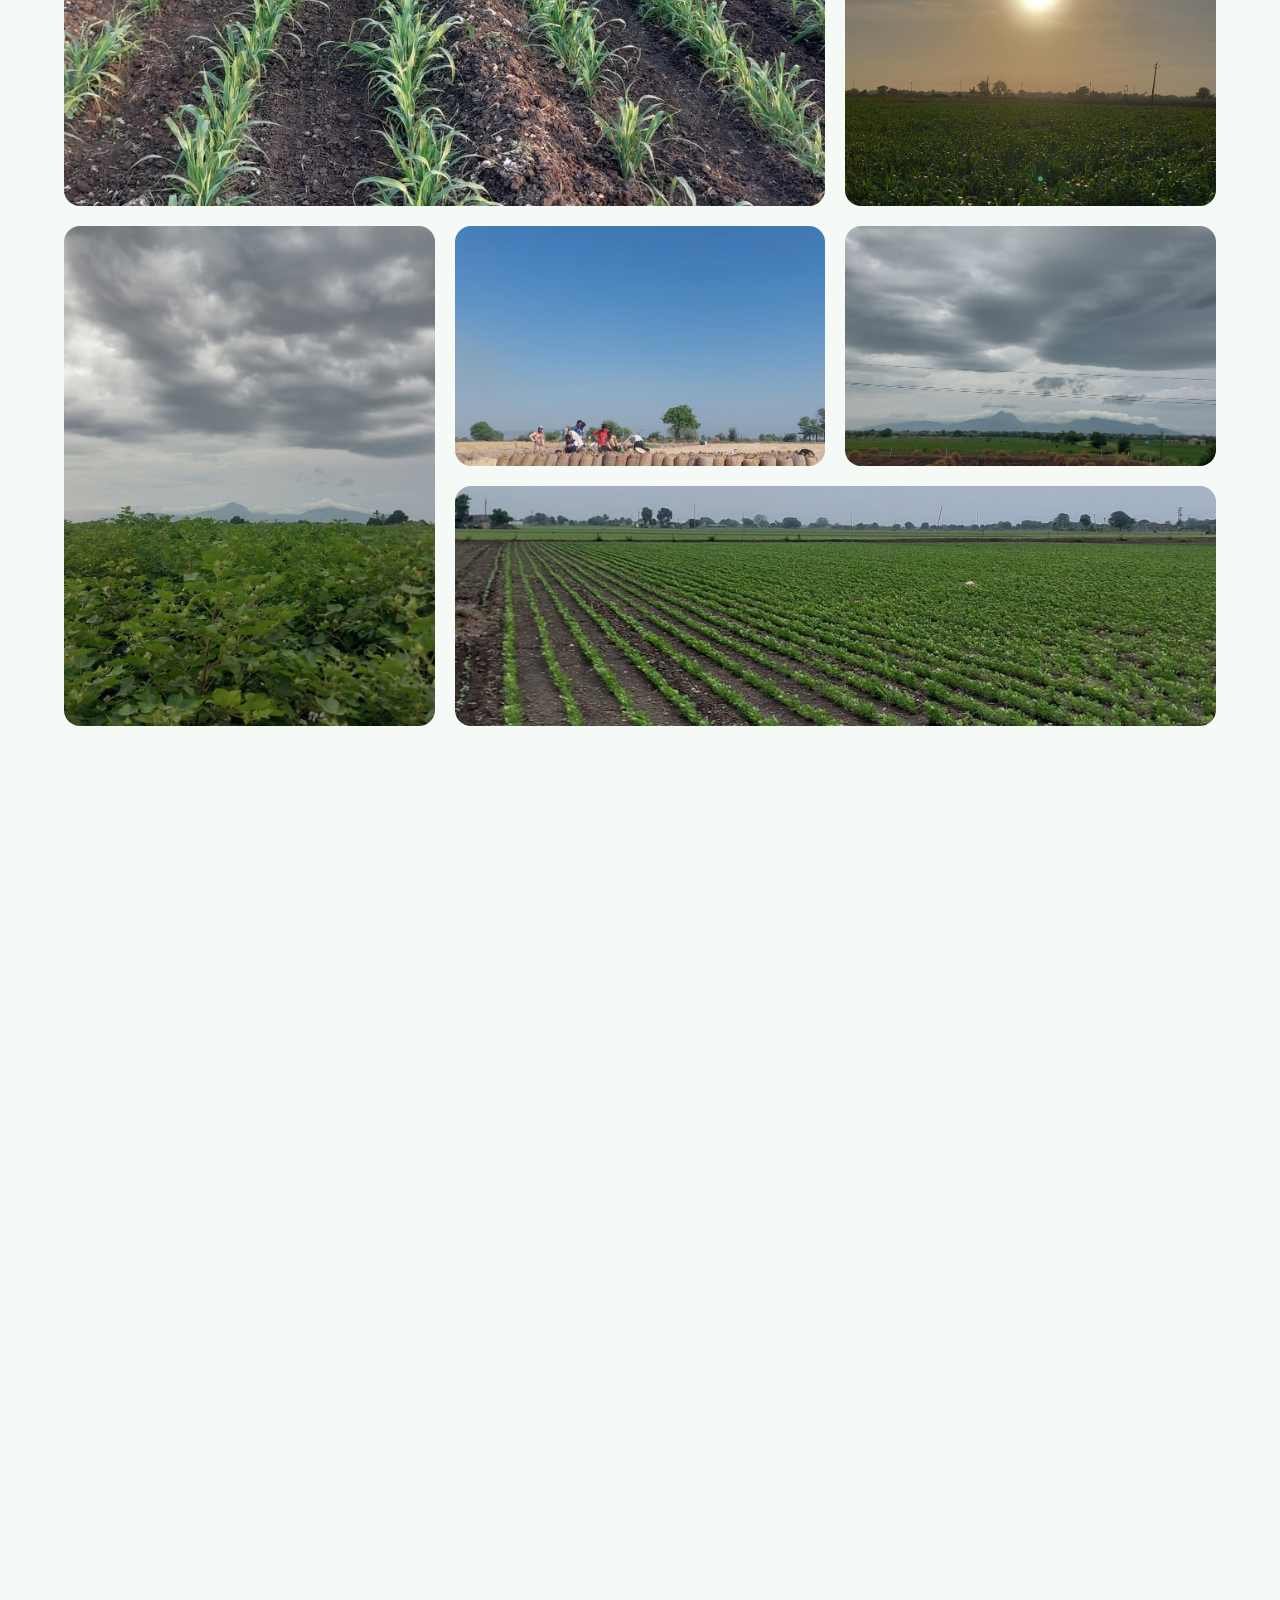
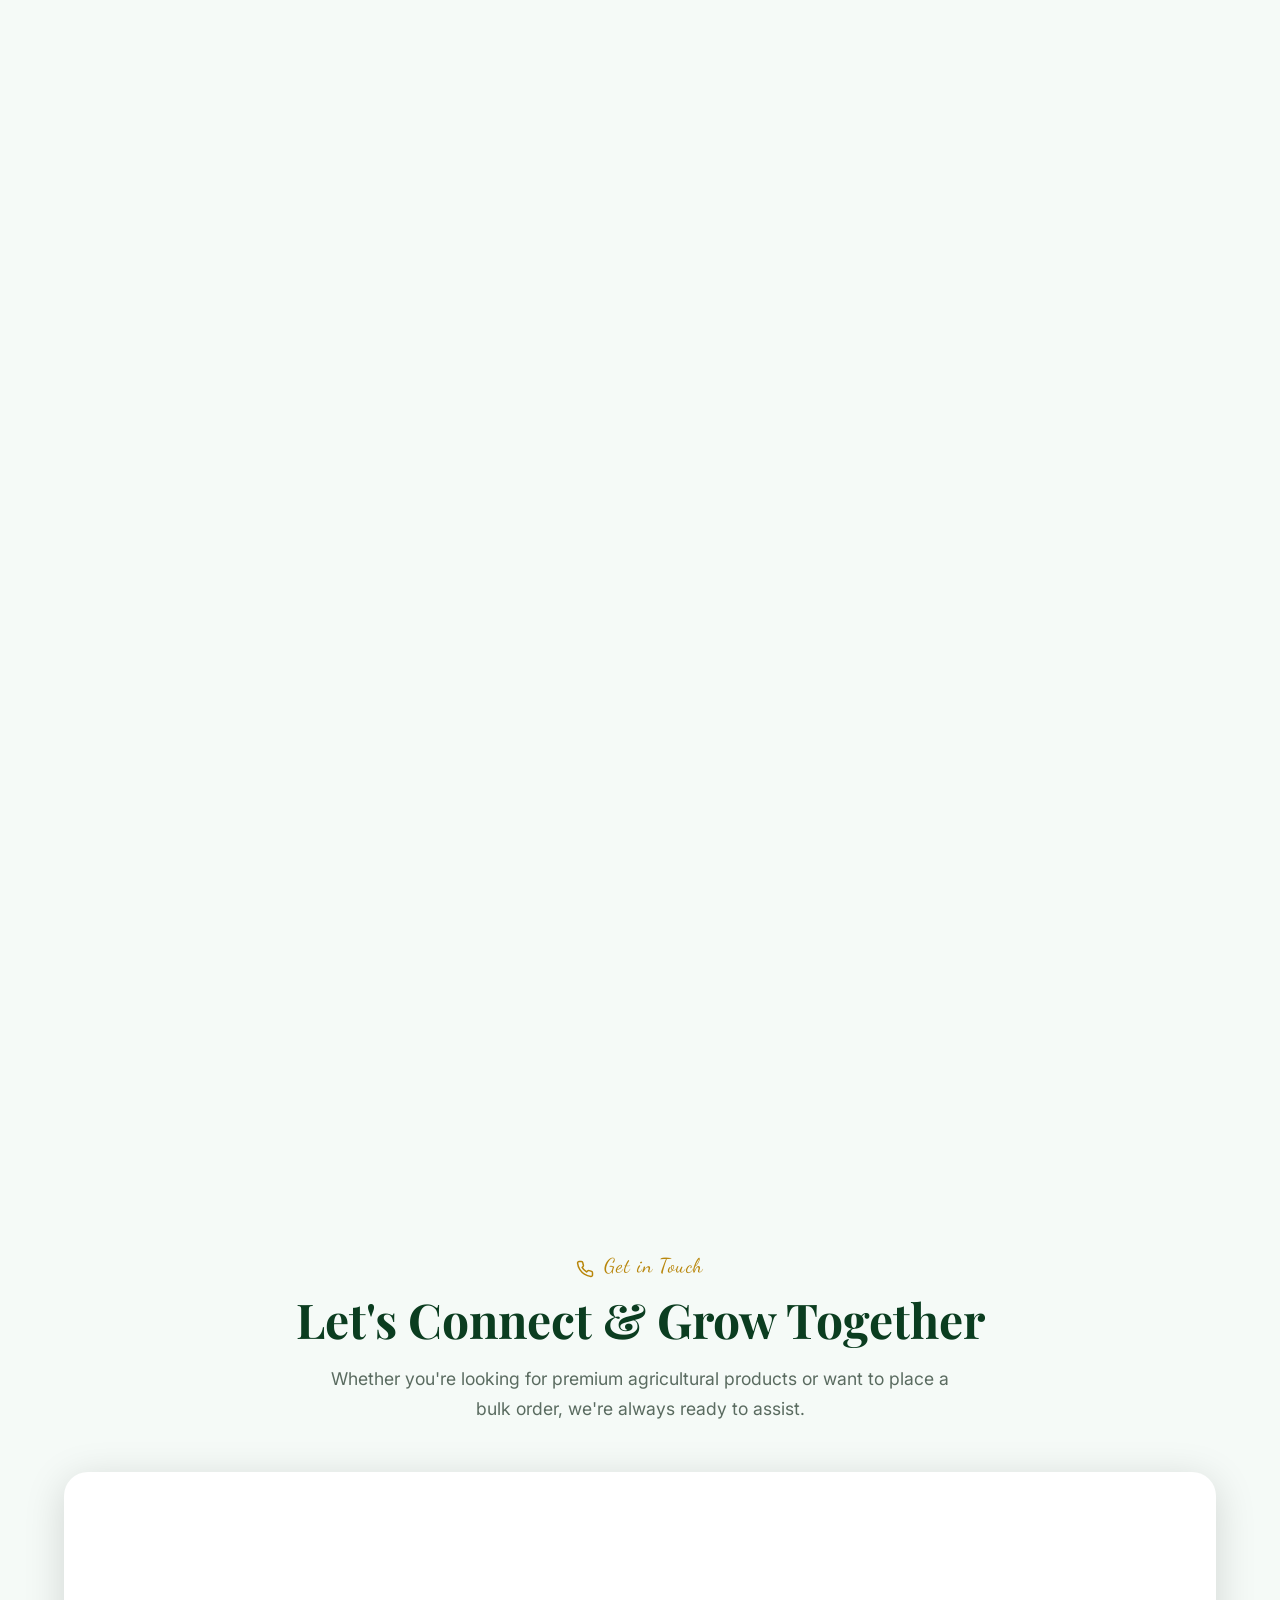
==== commit b05a93c9: "Add Terms & Privacy pages, fix mobile nav dropdown, full footer on legal pages - Add terms.html and " ====
--- a/index.html
+++ b/index.html
@@ -1,909 +1,910 @@
-<!DOCTYPE html>
-<html lang="en">
-
-<head>
-  <meta charset="UTF-8">
-  <meta name="viewport" content="width=device-width, initial-scale=1.0">
-  <meta name="description"
-    content="Ravni Farmers Producer Company Limited – Premium agricultural products sourced directly from Indian farmers. Groundnut, Cumin, Coriander, Spices, Ghee, Honey and more. Direct from Farmers – Quality You Can Trust.">
-  <meta name="keywords"
-    content="Indian farming, organic products, groundnut, cumin seeds, coriander, spices, cow ghee, honey, Gujarat, RFPC, farmer producer company, export quality, agricultural products">
-  <meta name="author" content="Ravni Farmers Producer Company Limited">
-  <meta name="theme-color" content="#156437">
-
-  <meta property="og:title" content="Ravni Farmers Producer Company Limited">
-  <meta property="og:description"
-    content="Premium agricultural products sourced directly from Indian farmers. Direct from Farmers – Quality You Can Trust.">
-  <meta property="og:image" content="assets/hero-1.jpeg">
-  <meta property="og:type" content="website">
-
-  <title>RFPC – Ravni Farmers Producer Company Limited | Direct from Farmers</title>
-
-  <link rel="icon" type="image/jpeg" href="assets/logo.jpeg">
-
-  <link rel="stylesheet" href="style.css">
-</head>
-
-<body>
-
-  <div id="preloader">
-    <img src="assets/logo.jpeg" alt="RFPC Logo" class="preloader-logo">
-    <div class="preloader-text">Ravni Farmers Producer Company</div>
-    <div class="preloader-bar"></div>
-  </div>
-
-  <nav class="navbar" id="navbar">
-    <div class="container">
-      <a href="#home" class="nav-brand">
-        <img src="assets/logo.jpeg" alt="RFPC Logo">
-        <div class="nav-brand-text">
-          <span class="nav-brand-name">Ravni Farmers Producer<br>Company Limited</span>
-          <span class="nav-brand-tagline">Direct from Farmers</span>
-        </div>
-      </a>
-
-      <div class="mobile-overlay"></div>
-
-                  <div class="nav-links">
-        <a href="#home" class="active">Home</a>
-        <a href="#about">About</a>
-        <a href="#features">Why Us</a>
-        <div class="nav-dropdown">
-          <a href="#products" class="dropdown-trigger">Products <span class="chevron">▼</span></a>
-          <div class="dropdown-menu">
-            <a href="products/groundnut.html">Groundnut / Peanuts</a>
-            <a href="products/cumin-seeds.html">Cumin Seeds (Jeera)</a>
-            <a href="products/coriander-seeds.html">Coriander Seeds (Dhania)</a>
-            <a href="products/sesame-seeds-white.html">Sesame Seeds</a>
-            <a href="products/wheat.html">Wheat</a>
-          </div>
-        </div>
-        <a href="#gallery">Gallery</a>
-        <a href="#contact">Contact</a>
-      </div>
-
-      <div class="hamburger" aria-label="Toggle navigation menu">
-        <span></span>
-        <span></span>
-        <span></span>
-      </div>
-    </div>
-  </nav>
-
-  <section class="hero" id="home">
-    <div class="hero-slider">
-      <div class="hero-slide active">
-        <img src="assets/hero-1.jpeg" alt="Ravni Farmers Producer Company – Premium agricultural products">
-      </div>
-      <div class="hero-slide">
-        <img src="assets/hero-2.jpeg" alt="Indian farming – Fresh produce from fields">
-      </div>
-      <div class="hero-slide">
-        <img src="assets/hero-3.jpeg" alt="Farmers harvesting quality produce">
-      </div>
-    </div>
-
-    <div class="hero-overlay"></div>
-
-    <div class="hero-content">
-      <div class="hero-badge">
-        <span class="dot"></span>
-        Farmer-Led Organisation · Gujarat, India
-      </div>
-
-      <h1>
-        Ravni Farmers Producer
-        <span class="highlight">Company Limited</span>
-      </h1>
-
-      <p class="hero-tagline">Direct from Farmers – Quality You Can Trust</p>
-
-      <p class="hero-desc">
-        Premium quality agricultural products sourced directly from Indian farmers.
-        From our farms to global markets — pure, organic, and authentic.
-      </p>
-
-      <div class="hero-buttons">
-        <a href="#products" class="btn btn-primary">
-          Explore Products <svg width="20" height="20" viewBox="0 0 24 24" fill="none" stroke="currentColor" stroke-width="2" style="margin-left:8px;"><path d="M5 12h14M12 5l7 7-7 7"/></svg>
-        </a>
-        <a href="#contact" class="btn btn-secondary">
-          📞 Contact Us
-        </a>
-      </div>
-    </div>
-
-    <div class="hero-dots">
-      <button class="hero-dot active" aria-label="Slide 1"></button>
-      <button class="hero-dot" aria-label="Slide 2"></button>
-      <button class="hero-dot" aria-label="Slide 3"></button>
-    </div>
-
-    <div class="scroll-indicator">
-      <div class="scroll-mouse"></div>
-      <span>Scroll Down</span>
-    </div>
-  </section>
-
-  <div class="stats-bar reveal">
-    <div class="container">
-      <div class="stats-grid">
-        <div class="stat-item">
-          <span class="stat-icon">🌾</span>
-          <div class="stat-number" data-target="12" data-suffix="+">0</div>
-          <div class="stat-label">Product Categories</div>
-        </div>
-        <div class="stat-item">
-          <span class="stat-icon">👨‍🌾</span>
-          <div class="stat-number" data-target="500" data-suffix="+">0</div>
-          <div class="stat-label">Farmer Network</div>
-        </div>
-        <div class="stat-item">
-          <span class="stat-icon">✅</span>
-          <div class="stat-number" data-target="100" data-suffix="%">0</div>
-          <div class="stat-label">Quality Assured</div>
-        </div>
-        <div class="stat-item">
-          <span class="stat-icon">🌍</span>
-          <div class="stat-number" data-target="10" data-suffix="+">0</div>
-          <div class="stat-label">Export Countries</div>
-        </div>
-      </div>
-    </div>
-  </div>
-
-  <section class="about" id="about">
-    <div class="container">
-      <div class="about-grid">
-        <div class="about-images reveal-left">
-          <div class="about-badge">
-            🇮🇳 Made in India
-            <span>Gujarat Based</span>
-          </div>
-          <div class="about-img-main">
-            <img src="assets/hero-3.jpeg" alt="Indian farmers harvesting crops">
-          </div>
-          <div class="about-img-secondary">
-            <img src="assets/hero-2.jpeg" alt="Agricultural field in Gujarat">
-          </div>
-        </div>
-
-        <div class="about-content reveal-right">
-          <span class="section-label">🌿 About Our Company</span>
-          <h2 class="section-title">From Indian Farms to Global Markets</h2>
-
-          <p class="about-text">
-            <strong>Ravni Farmers Producer Company Limited</strong> is a farmer-led organization based in Gujarat,
-            India, committed to delivering premium-quality agricultural products to domestic and international markets.
-          </p>
-
-          <p class="about-text">
-            We are directly connected with farmers at the grassroots level, ensuring complete control over quality,
-            sourcing, and supply. By eliminating middlemen, we provide competitive pricing while maintaining the highest
-            standards of purity and consistency.
-          </p>
-
-          <div class="about-highlights">
-            <div class="about-highlight-item">
-              <div class="icon">🌾</div>
-              <div class="text">Direct Farmer<br>Sourcing</div>
-            </div>
-            <div class="about-highlight-item">
-              <div class="icon">✅</div>
-              <div class="text">Export Quality<br>Standards</div>
-            </div>
-            <div class="about-highlight-item">
-              <div class="icon">🚫</div>
-              <div class="text">No Middlemen<br>Involved</div>
-            </div>
-            <div class="about-highlight-item">
-              <div class="icon">📦</div>
-              <div class="text">Custom Packaging<br>Options</div>
-            </div>
-          </div>
-
-          <a href="#products" class="btn btn-primary">
-            View Our Products <svg width="20" height="20" viewBox="0 0 24 24" fill="none" stroke="currentColor" stroke-width="2" style="margin-left:8px;"><path d="M5 12h14M12 5l7 7-7 7"/></svg>
-          </a>
-        </div>
-      </div>
-    </div>
-  </section>
-
-  <section class="features" id="features">
-    <div class="container">
-      <div class="text-center">
-        <span class="section-label">✨ Why Choose Us</span>
-        <h2 class="section-title">Our Strengths & Commitment</h2>
-        <p class="section-subtitle">
-          We deliver excellence at every step — from sourcing to packaging. Here's what makes us stand out.
-        </p>
-      </div>
-
-      <div class="features-grid">
-        <div class="feature-card reveal">
-          <div class="feature-icon"><svg viewBox="0 0 24 24" fill="none" stroke="currentColor" stroke-width="2" stroke-linecap="round" stroke-linejoin="round" width="40" height="40"><path d="M3 10l9-6 9 6v10a1 1 0 0 1-1 1H4a1 1 0 0 1-1-1V10z"></path><path d="M9 21v-7h6v7M9 14l6 7M15 14l-6 7"></path></svg></div>
-          <h3>Direct from Farmers</h3>
-          <p>We source products directly from farmers, ensuring authenticity, freshness, and fair pricing without
-            middlemen.</p>
-        </div>
-
-        <div class="feature-card reveal">
-          <div class="feature-icon"><svg viewBox="0 0 24 24" fill="none" stroke="currentColor" stroke-width="2" stroke-linecap="round" stroke-linejoin="round" width="40" height="40"><path d="M22 11.08V12a10 10 0 1 1-5.93-9.14"/><polyline points="22 4 12 14.01 9 11.01"/></svg></div>
-          <h3>Premium Quality Assurance</h3>
-          <p>All products are carefully cleaned, graded, and processed to meet domestic and international quality
-            standards.</p>
-        </div>
-
-        <div class="feature-card reveal">
-          <div class="feature-icon"><svg viewBox="0 0 24 24" fill="none" stroke="currentColor" stroke-width="2" stroke-linecap="round" stroke-linejoin="round" width="40" height="40"><path d="M21 16V8a2 2 0 0 0-1-1.73l-7-4a2 2 0 0 0-2 0l-7 4A2 2 0 0 0 3 8v8a2 2 0 0 0 1 1.73l7 4a2 2 0 0 0 2 0l7-4A2 2 0 0 0 21 16z"/><polyline points="3.27 6.96 12 12.01 20.73 6.96"/><line x1="12" y1="22.08" x2="12" y2="12"/></svg></div>
-          <h3>Flexible Packaging</h3>
-          <p>We offer customized packaging options including 25kg / 50kg bags and bulk packaging as per buyer
-            requirements.</p>
-        </div>
-
-        <div class="feature-card reveal">
-          <div class="feature-icon"><svg viewBox="0 0 24 24" fill="none" stroke="currentColor" stroke-width="2" stroke-linecap="round" stroke-linejoin="round" width="40" height="40"><circle cx="12" cy="12" r="10"></circle><line x1="2" y1="12" x2="22" y2="12"></line><path d="M12 2a15.3 15.3 0 0 1 4 10 15.3 15.3 0 0 1-4 10 15.3 15.3 0 0 1-4-10 15.3 15.3 0 0 1 4-10z"></path></svg></div>
-          <h3>Export-Oriented Supply</h3>
-          <p>Our systems and processes are designed to serve global markets with consistent quality and timely delivery.
-          </p>
-        </div>
-
-        <div class="feature-card reveal">
-          <div class="feature-icon"><svg viewBox="0 0 24 24" fill="none" stroke="currentColor" stroke-width="2" stroke-linecap="round" stroke-linejoin="round" width="40" height="40"><path d="M12 22s8-4 8-10V5l-8-3-8 3v7c0 6 8 10 8 10z"></path><polyline points="9 11 11 13 15 9"></polyline></svg></div>
-          <h3>Reliable & Transparent</h3>
-          <p>We believe in long-term relationships through honest communication, clear pricing, and dependable service.
-          </p>
-        </div>
-
-        <div class="feature-card reveal">
-          <div class="feature-icon"><svg viewBox="0 0 24 24" fill="none" stroke="currentColor" stroke-width="2" stroke-linecap="round" stroke-linejoin="round" width="40" height="40"><path d="M17 21v-2a4 4 0 0 0-4-4H5a4 4 0 0 0-4 4v2"></path><circle cx="9" cy="7" r="4"></circle><path d="M23 21v-2a4 4 0 0 0-3-3.87"></path><path d="M16 3.13a4 4 0 0 1 0 7.75"></path></svg></div>
-          <h3>Strong Farmer Network</h3>
-          <p>With a wide network of farmers, we ensure consistent supply and the ability to handle bulk orders
-            efficiently.</p>
-        </div>
-      </div>
-    </div>
-  </section>
-
-  <section class="products" id="products">
-    <div class="container">
-      <div class="text-center">
-        <span class="section-label">🌿 Our Products</span>
-        <h2 class="section-title">Premium Agricultural Products</h2>
-        <p class="section-subtitle">
-          Each product is carefully sourced, cleaned, graded, and packed using modern techniques to meet export-quality
-          requirements.
-        </p>
-      </div>
-
-      <!-- <div class="products-filter">
-        <button class="filter-btn active" data-filter="all">All Products</button>
-        <button class="filter-btn" data-filter="nuts">Nuts & Seeds</button>
-        <button class="filter-btn" data-filter="grains">Grains & Millets</button>
-        <button class="filter-btn" data-filter="spices">Spices</button>
-        <button class="filter-btn" data-filter="pulses">Pulses</button>
-        <button class="filter-btn" data-filter="oils">Oils</button>
-        <button class="filter-btn" data-filter="vegetables">Vegetables</button>
-        <button class="filter-btn" data-filter="dehydrated">Dehydrated</button>
-        <button class="filter-btn" data-filter="dairy">Dairy & Honey</button>
-      </div> -->
-
-      <div class="products-scroll-wrapper" id="products-scroll-wrapper">
-        <div class="products-grid" id="products-scroll-track">
-
-        <div class="product-card reveal" data-category="nuts" data-href="products/groundnut.html"
-          style="cursor:pointer">
-          <div class="product-img">
-            <img src="assets/products/WEBSITE RFPC/groundnut/GROUNDNUT IN SHELL/Groundnut Peanuts 1.jpg"
-              alt="Premium Groundnut Peanuts from Gujarat">
-          </div>
-          <div class="product-info">
-            <h3>Groundnut / Peanuts</h3>
-            <button class="view-product-btn">View Product</button>
-          </div>
-        </div>
-
-        <div class="product-card reveal" data-category="spices" data-href="products/cumin-seeds.html"
-          style="cursor:pointer">
-          <div class="product-img">
-            <img src="assets/products/WEBSITE RFPC/CUMIN SEEDS/Cumin Seeds Jeera 1.jpg" alt="Sortex Cleaned Cumin Seeds">
-          </div>
-          <div class="product-info">
-            <h3>Cumin Seeds (Jeera)</h3>
-            <button class="view-product-btn">View Product</button>
-          </div>
-        </div>
-
-        <div class="product-card reveal" data-category="spices" data-href="products/coriander-seeds.html"
-          style="cursor:pointer">
-          <div class="product-img">
-            <img src="assets/products/WEBSITE RFPC/CORIANDER SEEDS/Coriander Seeds Dhana 1.jpg"
-              alt="Coriander Seeds with High Aroma">
-          </div>
-          <div class="product-info">
-            <h3>Coriander Seeds (Dhania)</h3>
-            <button class="view-product-btn">View Product</button>
-          </div>
-        </div>
-
-        <div class="product-card reveal" data-category="nuts" data-href="products/sesame-seeds-white.html"
-          style="cursor:pointer">
-          <div class="product-img">
-            <img src="C:\Users\sanke\Desktop\RFPC\assets\products\WEBSITE RFPC\SESAME SEEDS\ss.jpeg"
-              alt="Natural White Sesame Seeds">
-          </div>
-          <div class="product-info">
-            <h3>Sesame Seeds</h3>
-            <button class="view-product-btn">View Product</button>
-          </div>
-        </div>
-
-        <div class="product-card reveal" data-category="grains" data-href="products/wheat.html" style="cursor:pointer">
-          <div class="product-img">
-            <img src="assets/products/WEBSITE RFPC/Wheat/Wheat Lokvan.jpeg" alt="High Quality Wheat Grains">
-          </div>
-          <div class="product-info">
-            <h3>Wheat</h3>
-            <button class="view-product-btn">View Product</button>
-          </div>
-        </div>
-
-     
-      </div>
-    </div>
-  </section>
-
-  <section class="mission-vision" id="mission-vision">
-    <div class="container">
-      <div class="text-center">
-        <span class="section-label">🎯 Our Purpose</span>
-        <h2 class="section-title">Mission & Vision</h2>
-        <p class="section-subtitle">
-          Driven by purpose, guided by values — empowering farmers and delivering excellence.
-        </p>
-      </div>
-
-      <div class="mv-grid">
-        <div class="mv-card mission reveal-left">
-          <div class="mv-icon">🎯</div>
-          <h3>Our Mission</h3>
-          <p>To empower farmers by connecting them directly to markets while delivering high-quality agricultural
-            products to customers worldwide with trust, transparency, and consistency.</p>
-        </div>
-
-        <div class="mv-card vision reveal-right">
-          <div class="mv-icon">🌍</div>
-          <h3>Our Vision</h3>
-          <p>To become a globally recognized farmer producer company by promoting sustainable agriculture, enhancing
-            farmer income, and establishing a strong presence in international agricultural trade.</p>
-        </div>
-      </div>
-
-      <div class="mv-quote reveal">
-        <p>"We aim to build a future where farmers grow with pride and customers receive the finest quality directly
-          from the source."</p>
-      </div>
-    </div>
-  </section>
-
-  <section class="gallery" id="gallery">
-    <div class="container">
-      <div class="text-center">
-        <span class="section-label">📸 Farm Life</span>
-        <h2 class="section-title">Glimpses from Our Farms</h2>
-        <p class="section-subtitle">
-          Experience the beauty of Indian agriculture — where every harvest tells a story of dedication and tradition.
-        </p>
-      </div>
-
-      <div class="gallery-grid">
-        <div class="gallery-item reveal" onclick="openLightbox(this)">
-          <img src="assets/GALLARY/20230902_184612.jpg.jpeg" alt="Ravni Farmers Producer Company - Organic Sourcing" loading="lazy">
-          <div class="gallery-card-overlay"><span>🔍 View</span></div>
-        </div>
-        <div class="gallery-item reveal" onclick="openLightbox(this)">
-          <img src="assets/GALLARY/20240119_111248.jpg.jpeg" alt="Ravni Farmers Producer Company - Empowerment" loading="lazy">
-          <div class="gallery-card-overlay"><span>🔍 View</span></div>
-        </div>
-        <div class="gallery-item reveal" onclick="openLightbox(this)">
-          <img src="assets/GALLARY/20250207_100538.jpg.jpeg" alt="Ravni Farmers Producer Company - Crop Sorting" loading="lazy">
-          <div class="gallery-card-overlay"><span>🔍 View</span></div>
-        </div>
-        <div class="gallery-item reveal" onclick="openLightbox(this)">
-          <img src="assets/GALLARY/20250207_100542.jpg.jpeg" alt="Ravni Farmers Producer Company - Field Work" loading="lazy">
-          <div class="gallery-card-overlay"><span>🔍 View</span></div>
-        </div>
-        <div class="gallery-item reveal" onclick="openLightbox(this)">
-          <img src="assets/GALLARY/20250207_100544.jpg.jpeg" alt="Ravni Farmers Producer Company - Farm Sourcing" loading="lazy">
-          <div class="gallery-card-overlay"><span>🔍 View</span></div>
-        </div>
-        <div class="gallery-item reveal" onclick="openLightbox(this)">
-          <img src="assets/GALLARY/20250213_092743.jpg.jpeg" alt="Ravni Farmers Producer Company - Quality Check" loading="lazy">
-          <div class="gallery-card-overlay"><span>🔍 View</span></div>
-        </div>
-        <div class="gallery-item reveal" onclick="openLightbox(this)">
-          <img src="assets/GALLARY/20250226_183630.jpg.jpeg" alt="Ravni Farmers Producer Company - Fresh Harvest" loading="lazy">
-          <div class="gallery-card-overlay"><span>🔍 View</span></div>
-        </div>
-        <div class="gallery-item reveal" onclick="openLightbox(this)">
-          <img src="assets/GALLARY/20250226_183719.jpg.jpeg" alt="Ravni Farmers Producer Company - Packing Goods" loading="lazy">
-          <div class="gallery-card-overlay"><span>🔍 View</span></div>
-        </div>
-        <div class="gallery-item reveal" onclick="openLightbox(this)">
-          <img src="assets/GALLARY/20250228_182633.jpg.jpeg" alt="Ravni Farmers Producer Company - Organic Produce" loading="lazy">
-          <div class="gallery-card-overlay"><span>🔍 View</span></div>
-        </div>
-        <div class="gallery-item reveal" onclick="openLightbox(this)">
-          <img src="assets/GALLARY/20250228_182639.jpg.jpeg" alt="Ravni Farmers Producer Company - Healthy Sourcing" loading="lazy">
-          <div class="gallery-card-overlay"><span>🔍 View</span></div>
-        </div>
-        <div class="gallery-item reveal" onclick="openLightbox(this)">
-          <img src="assets/GALLARY/20250228_182751.jpg.jpeg" alt="Ravni Farmers Producer Company - Pure Harvest" loading="lazy">
-          <div class="gallery-card-overlay"><span>🔍 View</span></div>
-        </div>
-        <div class="gallery-item reveal" onclick="openLightbox(this)">
-          <img src="assets/GALLARY/20250301_184703.jpg.jpeg" alt="Ravni Farmers Producer Company - Farmer Network" loading="lazy">
-          <div class="gallery-card-overlay"><span>🔍 View</span></div>
-        </div>
-        <div class="gallery-item reveal" onclick="openLightbox(this)">
-          <img src="assets/GALLARY/20250306_190357.jpg.jpeg" alt="Ravni Farmers Producer Company - Crop Grading" loading="lazy">
-          <div class="gallery-card-overlay"><span>🔍 View</span></div>
-        </div>
-        <div class="gallery-item reveal" onclick="openLightbox(this)">
-          <img src="assets/GALLARY/20250307_143342.jpg.jpeg" alt="Ravni Farmers Producer Company - Agricultural Market" loading="lazy">
-          <div class="gallery-card-overlay"><span>🔍 View</span></div>
-        </div>
-        <div class="gallery-item reveal" onclick="openLightbox(this)">
-          <img src="assets/GALLARY/20250307_143346.jpg.jpeg" alt="Ravni Farmers Producer Company - Loading Cargo" loading="lazy">
-          <div class="gallery-card-overlay"><span>🔍 View</span></div>
-        </div>
-        <div class="gallery-item reveal" onclick="openLightbox(this)">
-          <img src="assets/GALLARY/20250310_092032.jpg.jpeg" alt="Ravni Farmers Producer Company - Quality Assured" loading="lazy">
-          <div class="gallery-card-overlay"><span>🔍 View</span></div>
-        </div>
-        <div class="gallery-item reveal" onclick="openLightbox(this)">
-          <img src="assets/GALLARY/20250310_093614.jpg.jpeg" alt="Ravni Farmers Producer Company - Export Grade" loading="lazy">
-          <div class="gallery-card-overlay"><span>🔍 View</span></div>
-        </div>
-        <div class="gallery-item reveal" onclick="openLightbox(this)">
-          <img src="assets/GALLARY/20250417_192549.jpg.jpeg" alt="Ravni Farmers Producer Company - Direct Sourcing" loading="lazy">
-          <div class="gallery-card-overlay"><span>🔍 View</span></div>
-        </div>
-        <div class="gallery-item reveal" onclick="openLightbox(this)">
-          <img src="assets/GALLARY/20250518_190317.jpg.jpeg" alt="Ravni Farmers Producer Company - Indian Farms" loading="lazy">
-          <div class="gallery-card-overlay"><span>🔍 View</span></div>
-        </div>
-        <div class="gallery-item reveal" onclick="openLightbox(this)">
-          <img src="assets/GALLARY/20250518_201939.jpg.jpeg" alt="Ravni Farmers Producer Company - Traditional Cultivation" loading="lazy">
-          <div class="gallery-card-overlay"><span>🔍 View</span></div>
-        </div>
-        <div class="gallery-item reveal" onclick="openLightbox(this)">
-          <img src="assets/GALLARY/20250706_191016.jpg.jpeg" alt="Ravni Farmers Producer Company - Harvesting Season" loading="lazy">
-          <div class="gallery-card-overlay"><span>🔍 View</span></div>
-        </div>
-        <div class="gallery-item reveal" onclick="openLightbox(this)">
-          <img src="assets/GALLARY/20250913_190256.jpg.jpeg" alt="Ravni Farmers Producer Company - Golden Harvest" loading="lazy">
-          <div class="gallery-card-overlay"><span>🔍 View</span></div>
-        </div>
-        <div class="gallery-item reveal" onclick="openLightbox(this)">
-          <img src="assets/GALLARY/20250913_190303.jpg.jpeg" alt="Ravni Farmers Producer Company - Rural Gujarat" loading="lazy">
-          <div class="gallery-card-overlay"><span>🔍 View</span></div>
-        </div>
-        <div class="gallery-item reveal" onclick="openLightbox(this)">
-          <img src="assets/GALLARY/20250913_190307.jpg.jpeg" alt="Ravni Farmers Producer Company - Agriculture India" loading="lazy">
-          <div class="gallery-card-overlay"><span>🔍 View</span></div>
-        </div>
-        <div class="gallery-item reveal" onclick="openLightbox(this)">
-          <img src="assets/GALLARY/20250913_190728.jpg.jpeg" alt="Ravni Farmers Producer Company - Sustainable Farming" loading="lazy">
-          <div class="gallery-card-overlay"><span>🔍 View</span></div>
-        </div>
-        <div class="gallery-item reveal" onclick="openLightbox(this)">
-          <img src="assets/GALLARY/20250913_190740.jpg.jpeg" alt="Ravni Farmers Producer Company - Natural Sourcing" loading="lazy">
-          <div class="gallery-card-overlay"><span>🔍 View</span></div>
-        </div>
-        <div class="gallery-item reveal" onclick="openLightbox(this)">
-          <img src="assets/GALLARY/20251205_165938.jpg.jpeg" alt="Ravni Farmers Producer Company - High Grade Crops" loading="lazy">
-          <div class="gallery-card-overlay"><span>🔍 View</span></div>
-        </div>
-        <div class="gallery-item reveal" onclick="openLightbox(this)">
-          <img src="assets/GALLARY/20251207_171610.jpg.jpeg" alt="Ravni Farmers Producer Company - Local Growers" loading="lazy">
-          <div class="gallery-card-overlay"><span>🔍 View</span></div>
-        </div>
-        <div class="gallery-item reveal" onclick="openLightbox(this)">
-          <img src="assets/GALLARY/20260101_173605.jpg.jpeg" alt="Ravni Farmers Producer Company - New Year Harvest" loading="lazy">
-          <div class="gallery-card-overlay"><span>🔍 View</span></div>
-        </div>
-        <div class="gallery-item reveal" onclick="openLightbox(this)">
-          <img src="assets/GALLARY/20260101_173628.jpg.jpeg" alt="Ravni Farmers Producer Company - Fresh Field Crops" loading="lazy">
-          <div class="gallery-card-overlay"><span>🔍 View</span></div>
-        </div>
-        <div class="gallery-item reveal" onclick="openLightbox(this)">
-          <img src="assets/GALLARY/20260101_173632.jpg.jpeg" alt="Ravni Farmers Producer Company - Farming Community" loading="lazy">
-          <div class="gallery-card-overlay"><span>🔍 View</span></div>
-        </div>
-        <div class="gallery-item reveal" onclick="openLightbox(this)">
-          <img src="assets/GALLARY/20260101_173636.jpg.jpeg" alt="Ravni Farmers Producer Company - Premium Selection" loading="lazy">
-          <div class="gallery-card-overlay"><span>🔍 View</span></div>
-        </div>
-        <div class="gallery-item reveal" onclick="openLightbox(this)">
-          <img src="assets/GALLARY/20260116_144903.jpg.jpeg" alt="Ravni Farmers Producer Company - Farmer Sourced" loading="lazy">
-          <div class="gallery-card-overlay"><span>🔍 View</span></div>
-        </div>
-        <div class="gallery-item reveal" onclick="openLightbox(this)">
-          <img src="assets/GALLARY/20260116_144907.jpg.jpeg" alt="Ravni Farmers Producer Company - Premium Grains" loading="lazy">
-          <div class="gallery-card-overlay"><span>🔍 View</span></div>
-        </div>
-        <div class="gallery-item reveal" onclick="openLightbox(this)">
-          <img src="assets/GALLARY/20260116_144918.jpg.jpeg" alt="Ravni Farmers Producer Company - Seed Selection" loading="lazy">
-          <div class="gallery-card-overlay"><span>🔍 View</span></div>
-        </div>
-        <div class="gallery-item reveal" onclick="openLightbox(this)">
-          <img src="assets/GALLARY/20260118_170134.jpg.jpeg" alt="Ravni Farmers Producer Company - Agricultural Sourcing" loading="lazy">
-          <div class="gallery-card-overlay"><span>🔍 View</span></div>
-        </div>
-        <div class="gallery-item reveal" onclick="openLightbox(this)">
-          <img src="assets/GALLARY/20260118_170344.jpg.jpeg" alt="Ravni Farmers Producer Company - Pure Organic Sourcing" loading="lazy">
-          <div class="gallery-card-overlay"><span>🔍 View</span></div>
-        </div>
-        <div class="gallery-item reveal" onclick="openLightbox(this)">
-          <img src="assets/GALLARY/20260118_170506.jpg.jpeg" alt="Ravni Farmers Producer Company - Indian Farms Quality" loading="lazy">
-          <div class="gallery-card-overlay"><span>🔍 View</span></div>
-        </div>
-        <div class="gallery-item reveal" onclick="openLightbox(this)">
-          <img src="assets/GALLARY/20260118_170510.jpg.jpeg" alt="Ravni Farmers Producer Company - Direct Sourced Crops" loading="lazy">
-          <div class="gallery-card-overlay"><span>🔍 View</span></div>
-        </div>
-        <div class="gallery-item reveal" onclick="openLightbox(this)">
-          <img src="assets/GALLARY/20260118_170950.jpg.jpeg" alt="Ravni Farmers Producer Company - Premium Sorting" loading="lazy">
-          <div class="gallery-card-overlay"><span>🔍 View</span></div>
-        </div>
-        <div class="gallery-item reveal" onclick="openLightbox(this)">
-          <img src="assets/GALLARY/20260118_170952.jpg.jpeg" alt="Ravni Farmers Producer Company - Standard Packaging" loading="lazy">
-          <div class="gallery-card-overlay"><span>🔍 View</span></div>
-        </div>
-        <div class="gallery-item reveal" onclick="openLightbox(this)">
-          <img src="assets/GALLARY/20260118_171003.jpg.jpeg" alt="Ravni Farmers Producer Company - Farm Direct Cargo" loading="lazy">
-          <div class="gallery-card-overlay"><span>🔍 View</span></div>
-        </div>
-        <div class="gallery-item reveal" onclick="openLightbox(this)">
-          <img src="assets/GALLARY/Snapchat-1002728272.jpg.jpeg" alt="Ravni Farmers Producer Company - Organic Selection" loading="lazy">
-          <div class="gallery-card-overlay"><span>🔍 View</span></div>
-        </div>
-        <div class="gallery-item reveal" onclick="openLightbox(this)">
-          <img src="assets/GALLARY/Snapchat-121346234.jpg.jpeg" alt="Ravni Farmers Producer Company - Farmer-led Initiative" loading="lazy">
-          <div class="gallery-card-overlay"><span>🔍 View</span></div>
-        </div>
-        <div class="gallery-item reveal" onclick="openLightbox(this)">
-          <img src="assets/GALLARY/Snapchat-1222898747.jpg.jpeg" alt="Ravni Farmers Producer Company - Farm Life" loading="lazy">
-          <div class="gallery-card-overlay"><span>🔍 View</span></div>
-        </div>
-        <div class="gallery-item reveal" onclick="openLightbox(this)">
-          <img src="assets/GALLARY/Snapchat-1394822334.jpg.jpeg" alt="Ravni Farmers Producer Company - Fresh Seeds" loading="lazy">
-          <div class="gallery-card-overlay"><span>🔍 View</span></div>
-        </div>
-        <div class="gallery-item reveal" onclick="openLightbox(this)">
-          <img src="assets/GALLARY/Snapchat-1409969343.jpg.jpeg" alt="Ravni Farmers Producer Company - Harvest Day" loading="lazy">
-          <div class="gallery-card-overlay"><span>🔍 View</span></div>
-        </div>
-        <div class="gallery-item reveal" onclick="openLightbox(this)">
-          <img src="assets/GALLARY/Snapchat-1418178879.jpg.jpeg" alt="Ravni Farmers Producer Company - Gujarat Farms Sourcing" loading="lazy">
-          <div class="gallery-card-overlay"><span>🔍 View</span></div>
-        </div>
-        <div class="gallery-item reveal" onclick="openLightbox(this)">
-          <img src="assets/GALLARY/Snapchat-1446780444.jpg.jpeg" alt="Ravni Farmers Producer Company - Clean Products" loading="lazy">
-          <div class="gallery-card-overlay"><span>🔍 View</span></div>
-        </div>
-        <div class="gallery-item reveal" onclick="openLightbox(this)">
-          <img src="assets/GALLARY/Snapchat-1515110396.jpg.jpeg" alt="Ravni Farmers Producer Company - Traditional Farming" loading="lazy">
-          <div class="gallery-card-overlay"><span>🔍 View</span></div>
-        </div>
-        <div class="gallery-item reveal" onclick="openLightbox(this)">
-          <img src="assets/GALLARY/Snapchat-1760698653.jpg.jpeg" alt="Ravni Farmers Producer Company - Premium Grade Produce" loading="lazy">
-          <div class="gallery-card-overlay"><span>🔍 View</span></div>
-        </div>
-        <div class="gallery-item reveal" onclick="openLightbox(this)">
-          <img src="assets/GALLARY/Snapchat-1891119504.jpg.jpeg" alt="Ravni Farmers Producer Company - Local Agriculture" loading="lazy">
-          <div class="gallery-card-overlay"><span>🔍 View</span></div>
-        </div>
-        <div class="gallery-item reveal" onclick="openLightbox(this)">
-          <img src="assets/GALLARY/Snapchat-1906143469.jpg.jpeg" alt="Ravni Farmers Producer Company - Healthy Produce" loading="lazy">
-          <div class="gallery-card-overlay"><span>🔍 View</span></div>
-        </div>
-        <div class="gallery-item reveal" onclick="openLightbox(this)">
-          <img src="assets/GALLARY/Snapchat-1945830526.jpg.jpeg" alt="Ravni Farmers Producer Company - Groundnut Harvest" loading="lazy">
-          <div class="gallery-card-overlay"><span>🔍 View</span></div>
-        </div>
-        <div class="gallery-item reveal" onclick="openLightbox(this)">
-          <img src="assets/GALLARY/Snapchat-1962974085.jpg.jpeg" alt="Ravni Farmers Producer Company - Pure Groundnuts" loading="lazy">
-          <div class="gallery-card-overlay"><span>🔍 View</span></div>
-        </div>
-        <div class="gallery-item reveal" onclick="openLightbox(this)">
-          <img src="assets/GALLARY/Snapchat-198284342.jpg.jpeg" alt="Ravni Farmers Producer Company - Fresh Seeds Selection" loading="lazy">
-          <div class="gallery-card-overlay"><span>🔍 View</span></div>
-        </div>
-        <div class="gallery-item reveal" onclick="openLightbox(this)">
-          <img src="assets/GALLARY/Snapchat-2028447136.jpg.jpeg" alt="Ravni Farmers Producer Company - Quality Assured" loading="lazy">
-          <div class="gallery-card-overlay"><span>🔍 View</span></div>
-        </div>
-        <div class="gallery-item reveal" onclick="openLightbox(this)">
-          <img src="assets/GALLARY/Snapchat-2030697852.jpg.jpeg" alt="Ravni Farmers Producer Company - Crop Packing" loading="lazy">
-          <div class="gallery-card-overlay"><span>🔍 View</span></div>
-        </div>
-        <div class="gallery-item reveal" onclick="openLightbox(this)">
-          <img src="assets/GALLARY/Snapchat-258647962.jpg.jpeg" alt="Ravni Farmers Producer Company - Sourcing Hub" loading="lazy">
-          <div class="gallery-card-overlay"><span>🔍 View</span></div>
-        </div>
-        <div class="gallery-item reveal" onclick="openLightbox(this)">
-          <img src="assets/GALLARY/Snapchat-287078742.jpg.jpeg" alt="Ravni Farmers Producer Company - Natural Grains" loading="lazy">
-          <div class="gallery-card-overlay"><span>🔍 View</span></div>
-        </div>
-        <div class="gallery-item reveal" onclick="openLightbox(this)">
-          <img src="assets/GALLARY/Snapchat-44911326.jpg.jpeg" alt="Ravni Farmers Producer Company - Farmer Pride" loading="lazy">
-          <div class="gallery-card-overlay"><span>🔍 View</span></div>
-        </div>
-        <div class="gallery-item reveal" onclick="openLightbox(this)">
-          <img src="assets/GALLARY/Snapchat-48004460.jpg.jpeg" alt="Ravni Farmers Producer Company - Local Produce" loading="lazy">
-          <div class="gallery-card-overlay"><span>🔍 View</span></div>
-        </div>
-        <div class="gallery-item reveal" onclick="openLightbox(this)">
-          <img src="assets/GALLARY/Snapchat-574395537.jpg.jpeg" alt="Ravni Farmers Producer Company - Premium Seed Sourcing" loading="lazy">
-          <div class="gallery-card-overlay"><span>🔍 View</span></div>
-        </div>
-        <div class="gallery-item reveal" onclick="openLightbox(this)">
-          <img src="assets/GALLARY/Snapchat-67331529.jpg.jpeg" alt="Ravni Farmers Producer Company - Field Sourced Crop" loading="lazy">
-          <div class="gallery-card-overlay"><span>🔍 View</span></div>
-        </div>
-        <div class="gallery-item reveal" onclick="openLightbox(this)">
-          <img src="assets/GALLARY/Snapchat-781265502.jpg.jpeg" alt="Ravni Farmers Producer Company - Agriculture Team" loading="lazy">
-          <div class="gallery-card-overlay"><span>🔍 View</span></div>
-        </div>
-      </div>
-
-      <div class="gallery-video-header reveal" style="margin-top: 60px; margin-bottom: 24px; text-align: center;">
-        <h3 style="font-family: var(--ff-heading); color: var(--clr-primary-dark); font-size: 1.8rem; display: flex; align-items: center; justify-content: center; gap: 10px;">
-          🎬 <span>Farm Video Reels</span>
-        </h3>
-        <p style="color: var(--clr-text-light); font-size: 0.95rem; margin-top: 4px;">Watch our agricultural processes</p>
-      </div>
-
-      <div class="video-grid">
-        <div class="video-card reveal">
-          <video src="assets/GALLARY/20231028_172915.mp4" muted playsinline controls preload="metadata"></video>
-        </div>
-        <div class="video-card reveal">
-          <video src="assets/GALLARY/20231031_102550.mp4" muted playsinline controls preload="metadata"></video>
-        </div>
-        <div class="video-card reveal">
-          <video src="assets/GALLARY/20250223_101534.mp4" muted playsinline controls preload="metadata"></video>
-        </div>
-        <div class="video-card reveal">
-          <video src="assets/GALLARY/20250223_101654.mp4" muted playsinline controls preload="metadata"></video>
-        </div>
-      </div>
-    </div>
-  </section>
-
-  <section class="contact" id="contact">
-    <div class="container">
-      <div class="text-center">
-        <span class="section-label"><svg width="18" height="18" viewBox="0 0 24 24" fill="none" stroke="currentColor" stroke-width="2" stroke-linecap="round" stroke-linejoin="round" style="vertical-align: text-bottom; margin-right: 4px;"><path d="M22 16.92v3a2 2 0 0 1-2.18 2 19.79 19.79 0 0 1-8.63-3.07 19.5 19.5 0 0 1-6-6 19.79 19.79 0 0 1-3.07-8.67A2 2 0 0 1 4.11 2h3a2 2 0 0 1 2 1.72 12.84 12.84 0 0 0 .7 2.81 2 2 0 0 1-.45 2.11L8.09 9.91a16 16 0 0 0 6 6l1.27-1.27a2 2 0 0 1 2.11-.45 12.84 12.84 0 0 0 2.81.7A2 2 0 0 1 22 16.92z"></path></svg> Get in Touch</span>
-        <h2 class="section-title">Let's Connect & Grow Together</h2>
-        <p class="section-subtitle">Whether you're looking for premium agricultural products or want to place a bulk
-          order, we're always ready to assist.</p>
-      </div>
-
-      <div class="contact-wrapper">
-
-        <div class="contact-info-panel reveal-left">
-          <h3>Contact Information</h3>
-          <p class="info-desc">Reach out to us directly or fill out the form, and our team will get back to you
-            promptly.</p>
-
-          <div class="contact-methods">
-            <div class="method-item">
-              <div class="method-icon"><svg width="24" height="24" viewBox="0 0 24 24" fill="none" stroke="currentColor" stroke-width="2" stroke-linecap="round" stroke-linejoin="round"><path d="M21 10c0 7-9 13-9 13s-9-6-9-13a9 9 0 0 1 18 0z"></path><circle cx="12" cy="10" r="3"></circle></svg></div>
-              <div class="method-text">
-                <h4>Location</h4>
-                <a href="https://maps.app.goo.gl/CM2yEonHhKrNfRYPA" target="_blank" style="display: block;">Vill. - Ravni, Sub Dist. - Vanthali,<br>Junagadh - 362002, Gujarat (India)</a>
-              </div>
-            </div>
-
-            <div class="method-item">
-              <div class="method-icon"><svg width="24" height="24" viewBox="0 0 24 24" fill="none" stroke="currentColor" stroke-width="2" stroke-linecap="round" stroke-linejoin="round"><path d="M22 16.92v3a2 2 0 0 1-2.18 2 19.79 19.79 0 0 1-8.63-3.07 19.5 19.5 0 0 1-6-6 19.79 19.79 0 0 1-3.07-8.67A2 2 0 0 1 4.11 2h3a2 2 0 0 1 2 1.72 12.84 12.84 0 0 0 .7 2.81 2 2 0 0 1-.45 2.11L8.09 9.91a16 16 0 0 0 6 6l1.27-1.27a2 2 0 0 1 2.11-.45 12.84 12.84 0 0 0 2.81.7A2 2 0 0 1 22 16.92z"></path></svg></div>
-              <div class="method-text">
-                <h4>Phone Number</h4>
-                <a href="tel:+919904133832">+91 99041 33832</a>
-              </div>
-            </div>
-
-            <div class="method-item">
-              <div class="method-icon"><svg width="24" height="24" viewBox="0 0 24 24" fill="none" stroke="currentColor" stroke-width="2" stroke-linecap="round" stroke-linejoin="round"><path d="M4 4h16c1.1 0 2 .9 2 2v12c0 1.1-.9 2-2 2H4c-1.1 0-2-.9-2-2V6c0-1.1.9-2 2-2z"></path><polyline points="22,6 12,13 2,6"></polyline></svg></div>
-              <div class="method-text">
-                <h4>Email Address</h4>
-                <a href="mailto:Ravnifpcl@gmail.com">Ravnifpcl@gmail.com</a>
-              </div>
-            </div>
-
-            <div class="method-item">
-              <div class="method-icon"><svg width="24" height="24" viewBox="0 0 24 24" fill="none" stroke="currentColor" stroke-width="2" stroke-linecap="round" stroke-linejoin="round"><path d="M16 8a6 6 0 0 1 6 6v7h-4v-7a2 2 0 0 0-2-2 2 2 0 0 0-2 2v7h-4v-7a6 6 0 0 1 6-6z"></path><rect x="2" y="9" width="4" height="12"></rect><circle cx="4" cy="4" r="2"></circle></svg></div>
-              <div class="method-text">
-                <h4>LinkedIn</h4>
-                <a href="https://www.linkedin.com/in/bhautik-patel-62674b280" target="_blank">LinkedIn Profile</a>
-              </div>
-            </div>
-          </div>
-
-        </div>
-
-        <div class="contact-form-panel reveal-right">
-          <h3 style="display: flex; align-items: center; gap: 10px;"><svg width="28" height="28" viewBox="0 0 24 24" fill="none" stroke="currentColor" stroke-width="2" stroke-linecap="round" stroke-linejoin="round"><path d="M12 20h9"></path><path d="M16.5 3.5a2.121 2.121 0 0 1 3 3L7 19l-4 1 1-4L16.5 3.5z"></path></svg> Send Us a Message</h3>
-          <form id="contactForm">
-            <div class="form-row">
-              <div class="form-group">
-                <label for="name">Your Name *</label>
-                <input type="text" id="name" name="name" placeholder="Enter your full name" required>
-              </div>
-              <div class="form-group">
-                <label for="email">Email Address *</label>
-                <input type="email" id="email" name="email" placeholder="your@email.com" required>
-              </div>
-            </div>
-
-            <div class="form-row">
-              <div class="form-group">
-                <label for="phone">Phone Number *</label>
-                <input type="tel" id="phone" name="phone" placeholder="+91 XXXXX XXXXX" required>
-              </div>
-              <div class="form-group">
-                <label for="product">Interested Product</label>
-                <select id="product" name="product">
-                  <option value="">Select a product</option>
-                  <option value="Groundnut / Peanuts">Groundnut / Peanuts</option>
-                  <option value="Cumin Seeds (Jeera)">Cumin Seeds (Jeera)</option>
-                  <option value="Coriander Seeds (Dhania)">Coriander Seeds (Dhania)</option>
-                  <option value="Wheat">Wheat</option>
-                  <option value="Soyabean Seeds">Soyabean Seeds</option>
-                  <option value="Sesame Seeds (White)">Sesame Seeds</option>
-                  <option value="Sesame Seeds (Black)">Sesame Seeds (Black)</option>
-                  <option value="Pearl Millet (Bajra)">Pearl Millet (Bajra)</option>
-                  <option value="Indian Spices">Indian Spices</option>
-                  <option value="Cow Ghee (Desi Ghee)">Cow Ghee (Desi Ghee)</option>
-                  <option value="Natural Honey">Natural Honey</option>
-                  <option value="Groundnut Oil">Groundnut Oil</option>
-                  <option value="Green Gram (Moong)">Green Gram (Moong)</option>
-                  <option value="Pigeon Peas (Toor/Arhar)">Pigeon Peas (Toor/Arhar)</option>
-                  <option value="Chana (Chickpeas)">Chana (Chickpeas)</option>
-                  <option value="Onion">Onion</option>
-                  <option value="Garlic">Garlic</option>
-                  <option value="Finger Millet (Ragi)">Finger Millet (Ragi)</option>
-                  <option value="Jowar (Sorghum)">Jowar (Sorghum)</option>
-                  <option value="Cucumber (Kheera/Kakdi)">Cucumber (Kheera/Kakdi)</option>
-                  <option value="Capsicum">Capsicum</option>
-                  <option value="Red Chilli Powder">Red Chilli Powder</option>
-                  <option value="Turmeric Powder">Turmeric Powder</option>
-                  <option value="Coriander Powder">Coriander Powder</option>
-                  <option value="Cumin Powder">Cumin Powder</option>
-                  <option value="Onion Powder">Onion Powder</option>
-                  <option value="Garlic Powder">Garlic Powder</option>
-                  <option value="Onion Flakes">Onion Flakes</option>
-                  <option value="Garlic Flakes">Garlic Flakes</option>
-                  <option value="Garam Masala">Garam Masala</option>
-                  <option value="Bulk Order">Bulk Order (Multiple Products)</option>
-                  <option value="Other">Other</option>
-                </select>
-              </div>
-            </div>
-
-            <div class="form-group">
-              <label for="subject">Subject *</label>
-              <input type="text" id="subject" name="subject" placeholder="Enter subject" required>
-            </div>
-
-            <div class="form-group">
-              <label for="message">Your Message *</label>
-              <textarea id="message" name="message"
-                placeholder="Tell us about your requirements, quantity, packaging preferences..." required></textarea>
-            </div>
-
-            <button type="submit" class="btn btn-primary form-submit">
-              Submit
-            </button>
-          </form>
-        </div>
-      </div>
-    </div>
-  </section>
-
-  <footer class="footer">
-    <div class="footer-main">
-      <div class="container">
-        <div class="footer-grid">
-
-          <div class="footer-brand">
-            <img src="assets/logo.jpeg" alt="RFPC Logo">
-            <h3>Ravni Farmers Producer Company Ltd.</h3>
-            <p class="tagline">Direct from Farmers – Quality You Can Trust</p>
-            <p>A farmer-led organization committed to delivering premium-quality agricultural products from Gujarat,
-              India to the world.</p>
-          </div>
-
-          <div>
-            <h4>Quick Links</h4>
-            <ul class="footer-links">
-              <li><a href="#home">Home</a></li>
-              <li><a href="#about">About Us</a></li>
-              <li><a href="#features">Why Choose Us</a></li>
-              <li><a href="#products">Products</a></li>
-              <li><a href="#gallery">Gallery</a></li>
-              <li><a href="#contact">Contact</a></li>
-            </ul>
-          </div>
-
-                    <div>
-            <h4>Our Products</h4>
-            <ul class="footer-links">
-              <li><a href="products/groundnut.html">Groundnut / Peanuts</a></li>
-              <li><a href="products/cumin-seeds.html">Cumin Seeds (Jeera)</a></li>
-              <li><a href="products/coriander-seeds.html">Coriander Seeds (Dhania)</a></li>
-              <li><a href="products/sesame-seeds-white.html">Sesame Seeds</a></li>
-              <li><a href="products/wheat.html">Wheat</a></li>
-            </ul>
-          </div>
-
-          <div>
-            <h4>Contact Us</h4>
-            <div class="footer-contact-item">
-              <span class="emoji"><svg width="18" height="18" viewBox="0 0 24 24" fill="none" stroke="currentColor" stroke-width="2" stroke-linecap="round" stroke-linejoin="round"><path d="M21 10c0 7-9 13-9 13s-9-6-9-13a9 9 0 0 1 18 0z"></path><circle cx="12" cy="10" r="3"></circle></svg></span>
-              <a href="https://maps.app.goo.gl/CM2yEonHhKrNfRYPA" target="_blank">Vill. - Ravni, Sub Dist. - Vanthali,<br>Junagadh - 362002, GJ (India)</a>
-            </div>
-            <div class="footer-contact-item">
-              <span class="emoji"><svg width="18" height="18" viewBox="0 0 24 24" fill="none" stroke="currentColor" stroke-width="2" stroke-linecap="round" stroke-linejoin="round"><path d="M22 16.92v3a2 2 0 0 1-2.18 2 19.79 19.79 0 0 1-8.63-3.07 19.5 19.5 0 0 1-6-6 19.79 19.79 0 0 1-3.07-8.67A2 2 0 0 1 4.11 2h3a2 2 0 0 1 2 1.72 12.84 12.84 0 0 0 .7 2.81 2 2 0 0 1-.45 2.11L8.09 9.91a16 16 0 0 0 6 6l1.27-1.27a2 2 0 0 1 2.11-.45 12.84 12.84 0 0 0 2.81.7A2 2 0 0 1 22 16.92z"></path></svg></span>
-              <a href="tel:+919904133832">+91 99041 33832</a>
-            </div>
-            <div class="footer-contact-item">
-              <span class="emoji"><svg width="18" height="18" viewBox="0 0 24 24" fill="none" stroke="currentColor" stroke-width="2" stroke-linecap="round" stroke-linejoin="round"><path d="M4 4h16c1.1 0 2 .9 2 2v12c0 1.1-.9 2-2 2H4c-1.1 0-2-.9-2-2V6c0-1.1.9-2 2-2z"></path><polyline points="22,6 12,13 2,6"></polyline></svg></span>
-              <a href="mailto:Ravnifpcl@gmail.com">Ravnifpcl@gmail.com</a>
-            </div>
-            <div class="footer-contact-item">
-              <span class="emoji"><svg width="18" height="18" viewBox="0 0 24 24" fill="none" stroke="currentColor" stroke-width="2" stroke-linecap="round" stroke-linejoin="round"><path d="M21 11.5a8.38 8.38 0 0 1-.9 3.8 8.5 8.5 0 0 1-7.6 4.7 8.38 8.38 0 0 1-3.8-.9L3 21l1.9-5.7a8.38 8.38 0 0 1-.9-3.8 8.5 8.5 0 0 1 4.7-7.6 8.38 8.38 0 0 1 3.8-.9h.5a8.48 8.48 0 0 1 8 8v.5z"></path></svg></span>
-              <a href="https://wa.me/919904133832?text=Hello%2C%0AWelcome%20to%20RAVNI%20FARMERS%20PRODUCER%20COMPANY%20LIMITED%0AHow%20can%20i%20help%20you%3F"
-                target="_blank">
-                WhatsApp Chat
-              </a>
-            </div>
-          </div>
-        </div>
-      </div>
-    </div>
-
-    <div class="footer-bottom">
-      <div class="container">
-        <p>© 2026 Ravni Farmers Producer Company Limited. All Rights Reserved.</p>
-        <div class="footer-bottom-links">
-          <a href="#home">From Indian Farms to Global Markets 🌾</a>
-        </div>
-      </div>
-    </div>
-  </footer>
-
-  <div class="whatsapp-float">
-    <a href="https://wa.me/919904133832?text=Hello%2C%0AWelcome%20to%20RAVNI%20FARMERS%20PRODUCER%20COMPANY%20LIMITED%0AHow%20can%20i%20help%20you%3F"
-      target="_blank" aria-label="Chat on WhatsApp">
-      <span class="whatsapp-pulse"></span>
-      💬
-      <span class="tooltip">Chat with us on WhatsApp!</span>
-    </a>
-  </div>
-
-  <button class="back-to-top" aria-label="Back to top">↑</button>
-
-  <div class="lightbox" id="lightbox" onclick="closeLightbox(event)">
-    <button class="lightbox-close" onclick="closeLightbox(event)">✕</button>
-    <img id="lightbox-img" src="" alt="Gallery Image Preview">
-  </div>
-
-  <script src="script.js"></script>
-</body>
-
+<!DOCTYPE html>
+<html lang="en">
+
+<head>
+  <meta charset="UTF-8">
+  <meta name="viewport" content="width=device-width, initial-scale=1.0">
+  <meta name="description"
+    content="Ravni Farmers Producer Company Limited – Premium agricultural products sourced directly from Indian farmers. Groundnut, Cumin, Coriander, Spices, Ghee, Honey and more. Direct from Farmers – Quality You Can Trust.">
+  <meta name="keywords"
+    content="Indian farming, organic products, groundnut, cumin seeds, coriander, spices, cow ghee, honey, Gujarat, RFPC, farmer producer company, export quality, agricultural products">
+  <meta name="author" content="Ravni Farmers Producer Company Limited">
+  <meta name="theme-color" content="#156437">
+
+  <meta property="og:title" content="Ravni Farmers Producer Company Limited">
+  <meta property="og:description"
+    content="Premium agricultural products sourced directly from Indian farmers. Direct from Farmers – Quality You Can Trust.">
+  <meta property="og:image" content="assets/hero-1.jpeg">
+  <meta property="og:type" content="website">
+
+  <title>RFPC – Ravni Farmers Producer Company Limited | Direct from Farmers</title>
+
+  <link rel="icon" type="image/jpeg" href="assets/logo.jpeg">
+
+  <link rel="stylesheet" href="style.css">
+</head>
+
+<body>
+
+  <div id="preloader">
+    <img src="assets/logo.jpeg" alt="RFPC Logo" class="preloader-logo">
+    <div class="preloader-text">Ravni Farmers Producer Company</div>
+    <div class="preloader-bar"></div>
+  </div>
+
+  <nav class="navbar" id="navbar">
+    <div class="container">
+      <a href="#home" class="nav-brand">
+        <img src="assets/logo.jpeg" alt="RFPC Logo">
+        <div class="nav-brand-text">
+          <span class="nav-brand-name">Ravni Farmers Producer<br>Company Limited</span>
+          <span class="nav-brand-tagline">Direct from Farmers</span>
+        </div>
+      </a>
+
+      <div class="mobile-overlay"></div>
+
+                  <div class="nav-links">
+        <a href="#home" class="active">Home</a>
+        <a href="#about">About</a>
+        <a href="#features">Why Us</a>
+        <div class="nav-dropdown">
+          <a href="#products" class="dropdown-trigger">Products <span class="chevron">▼</span></a>
+          <div class="dropdown-menu">
+            <a href="products/groundnut.html">Groundnut / Peanuts</a>
+            <a href="products/cumin-seeds.html">Cumin Seeds (Jeera)</a>
+            <a href="products/coriander-seeds.html">Coriander Seeds (Dhania)</a>
+            <a href="products/sesame-seeds-white.html">Sesame Seeds</a>
+            <a href="products/wheat.html">Wheat</a>
+          </div>
+        </div>
+        <a href="#gallery">Gallery</a>
+        <a href="#contact">Contact</a>
+      </div>
+
+      <div class="hamburger" aria-label="Toggle navigation menu">
+        <span></span>
+        <span></span>
+        <span></span>
+      </div>
+    </div>
+  </nav>
+
+  <section class="hero" id="home">
+    <div class="hero-slider">
+      <div class="hero-slide active">
+        <img src="assets/hero-1.jpeg" alt="Ravni Farmers Producer Company – Premium agricultural products">
+      </div>
+      <div class="hero-slide">
+        <img src="assets/hero-2.jpeg" alt="Indian farming – Fresh produce from fields">
+      </div>
+      <div class="hero-slide">
+        <img src="assets/hero-3.jpeg" alt="Farmers harvesting quality produce">
+      </div>
+    </div>
+
+    <div class="hero-overlay"></div>
+
+    <div class="hero-content">
+      <div class="hero-badge">
+        <span class="dot"></span>
+        Farmer-Led Organisation · Gujarat, India
+      </div>
+
+      <h1>
+        Ravni Farmers Producer
+        <span class="highlight">Company Limited</span>
+      </h1>
+
+      <p class="hero-tagline">Direct from Farmers – Quality You Can Trust</p>
+
+      <p class="hero-desc">
+        Premium quality agricultural products sourced directly from Indian farmers.
+        From our farms to global markets — pure, organic, and authentic.
+      </p>
+
+      <div class="hero-buttons">
+        <a href="#products" class="btn btn-primary">
+          Explore Products <svg width="20" height="20" viewBox="0 0 24 24" fill="none" stroke="currentColor" stroke-width="2" style="margin-left:8px;"><path d="M5 12h14M12 5l7 7-7 7"/></svg>
+        </a>
+        <a href="#contact" class="btn btn-secondary">
+          📞 Contact Us
+        </a>
+      </div>
+    </div>
+
+    <div class="hero-dots">
+      <button class="hero-dot active" aria-label="Slide 1"></button>
+      <button class="hero-dot" aria-label="Slide 2"></button>
+      <button class="hero-dot" aria-label="Slide 3"></button>
+    </div>
+
+    <div class="scroll-indicator">
+      <div class="scroll-mouse"></div>
+      <span>Scroll Down</span>
+    </div>
+  </section>
+
+  <div class="stats-bar reveal">
+    <div class="container">
+      <div class="stats-grid">
+        <div class="stat-item">
+          <span class="stat-icon">🌾</span>
+          <div class="stat-number" data-target="12" data-suffix="+">0</div>
+          <div class="stat-label">Product Categories</div>
+        </div>
+        <div class="stat-item">
+          <span class="stat-icon">👨‍🌾</span>
+          <div class="stat-number" data-target="500" data-suffix="+">0</div>
+          <div class="stat-label">Farmer Network</div>
+        </div>
+        <div class="stat-item">
+          <span class="stat-icon">✅</span>
+          <div class="stat-number" data-target="100" data-suffix="%">0</div>
+          <div class="stat-label">Quality Assured</div>
+        </div>
+        <div class="stat-item">
+          <span class="stat-icon">🌍</span>
+          <div class="stat-number" data-target="10" data-suffix="+">0</div>
+          <div class="stat-label">Export Countries</div>
+        </div>
+      </div>
+    </div>
+  </div>
+
+  <section class="about" id="about">
+    <div class="container">
+      <div class="about-grid">
+        <div class="about-images reveal-left">
+          <div class="about-badge">
+            🇮🇳 Made in India
+            <span>Gujarat Based</span>
+          </div>
+          <div class="about-img-main">
+            <img src="assets/hero-3.jpeg" alt="Indian farmers harvesting crops">
+          </div>
+          <div class="about-img-secondary">
+            <img src="assets/hero-2.jpeg" alt="Agricultural field in Gujarat">
+          </div>
+        </div>
+
+        <div class="about-content reveal-right">
+          <span class="section-label">🌿 About Our Company</span>
+          <h2 class="section-title">From Indian Farms to Global Markets</h2>
+
+          <p class="about-text">
+            <strong>Ravni Farmers Producer Company Limited</strong> is a farmer-led organization based in Gujarat,
+            India, committed to delivering premium-quality agricultural products to domestic and international markets.
+          </p>
+
+          <p class="about-text">
+            We are directly connected with farmers at the grassroots level, ensuring complete control over quality,
+            sourcing, and supply. By eliminating middlemen, we provide competitive pricing while maintaining the highest
+            standards of purity and consistency.
+          </p>
+
+          <div class="about-highlights">
+            <div class="about-highlight-item">
+              <div class="icon">🌾</div>
+              <div class="text">Direct Farmer<br>Sourcing</div>
+            </div>
+            <div class="about-highlight-item">
+              <div class="icon">✅</div>
+              <div class="text">Export Quality<br>Standards</div>
+            </div>
+            <div class="about-highlight-item">
+              <div class="icon">🚫</div>
+              <div class="text">No Middlemen<br>Involved</div>
+            </div>
+            <div class="about-highlight-item">
+              <div class="icon">📦</div>
+              <div class="text">Custom Packaging<br>Options</div>
+            </div>
+          </div>
+
+          <a href="#products" class="btn btn-primary">
+            View Our Products <svg width="20" height="20" viewBox="0 0 24 24" fill="none" stroke="currentColor" stroke-width="2" style="margin-left:8px;"><path d="M5 12h14M12 5l7 7-7 7"/></svg>
+          </a>
+        </div>
+      </div>
+    </div>
+  </section>
+
+  <section class="features" id="features">
+    <div class="container">
+      <div class="text-center">
+        <span class="section-label">✨ Why Choose Us</span>
+        <h2 class="section-title">Our Strengths & Commitment</h2>
+        <p class="section-subtitle">
+          We deliver excellence at every step — from sourcing to packaging. Here's what makes us stand out.
+        </p>
+      </div>
+
+      <div class="features-grid">
+        <div class="feature-card reveal">
+          <div class="feature-icon"><svg viewBox="0 0 24 24" fill="none" stroke="currentColor" stroke-width="2" stroke-linecap="round" stroke-linejoin="round" width="40" height="40"><path d="M3 10l9-6 9 6v10a1 1 0 0 1-1 1H4a1 1 0 0 1-1-1V10z"></path><path d="M9 21v-7h6v7M9 14l6 7M15 14l-6 7"></path></svg></div>
+          <h3>Direct from Farmers</h3>
+          <p>We source products directly from farmers, ensuring authenticity, freshness, and fair pricing without
+            middlemen.</p>
+        </div>
+
+        <div class="feature-card reveal">
+          <div class="feature-icon"><svg viewBox="0 0 24 24" fill="none" stroke="currentColor" stroke-width="2" stroke-linecap="round" stroke-linejoin="round" width="40" height="40"><path d="M22 11.08V12a10 10 0 1 1-5.93-9.14"/><polyline points="22 4 12 14.01 9 11.01"/></svg></div>
+          <h3>Premium Quality Assurance</h3>
+          <p>All products are carefully cleaned, graded, and processed to meet domestic and international quality
+            standards.</p>
+        </div>
+
+        <div class="feature-card reveal">
+          <div class="feature-icon"><svg viewBox="0 0 24 24" fill="none" stroke="currentColor" stroke-width="2" stroke-linecap="round" stroke-linejoin="round" width="40" height="40"><path d="M21 16V8a2 2 0 0 0-1-1.73l-7-4a2 2 0 0 0-2 0l-7 4A2 2 0 0 0 3 8v8a2 2 0 0 0 1 1.73l7 4a2 2 0 0 0 2 0l7-4A2 2 0 0 0 21 16z"/><polyline points="3.27 6.96 12 12.01 20.73 6.96"/><line x1="12" y1="22.08" x2="12" y2="12"/></svg></div>
+          <h3>Flexible Packaging</h3>
+          <p>We offer customized packaging options including 25kg / 50kg bags and bulk packaging as per buyer
+            requirements.</p>
+        </div>
+
+        <div class="feature-card reveal">
+          <div class="feature-icon"><svg viewBox="0 0 24 24" fill="none" stroke="currentColor" stroke-width="2" stroke-linecap="round" stroke-linejoin="round" width="40" height="40"><circle cx="12" cy="12" r="10"></circle><line x1="2" y1="12" x2="22" y2="12"></line><path d="M12 2a15.3 15.3 0 0 1 4 10 15.3 15.3 0 0 1-4 10 15.3 15.3 0 0 1-4-10 15.3 15.3 0 0 1 4-10z"></path></svg></div>
+          <h3>Export-Oriented Supply</h3>
+          <p>Our systems and processes are designed to serve global markets with consistent quality and timely delivery.
+          </p>
+        </div>
+
+        <div class="feature-card reveal">
+          <div class="feature-icon"><svg viewBox="0 0 24 24" fill="none" stroke="currentColor" stroke-width="2" stroke-linecap="round" stroke-linejoin="round" width="40" height="40"><path d="M12 22s8-4 8-10V5l-8-3-8 3v7c0 6 8 10 8 10z"></path><polyline points="9 11 11 13 15 9"></polyline></svg></div>
+          <h3>Reliable & Transparent</h3>
+          <p>We believe in long-term relationships through honest communication, clear pricing, and dependable service.
+          </p>
+        </div>
+
+        <div class="feature-card reveal">
+          <div class="feature-icon"><svg viewBox="0 0 24 24" fill="none" stroke="currentColor" stroke-width="2" stroke-linecap="round" stroke-linejoin="round" width="40" height="40"><path d="M17 21v-2a4 4 0 0 0-4-4H5a4 4 0 0 0-4 4v2"></path><circle cx="9" cy="7" r="4"></circle><path d="M23 21v-2a4 4 0 0 0-3-3.87"></path><path d="M16 3.13a4 4 0 0 1 0 7.75"></path></svg></div>
+          <h3>Strong Farmer Network</h3>
+          <p>With a wide network of farmers, we ensure consistent supply and the ability to handle bulk orders
+            efficiently.</p>
+        </div>
+      </div>
+    </div>
+  </section>
+
+  <section class="products" id="products">
+    <div class="container">
+      <div class="text-center">
+        <span class="section-label">🌿 Our Products</span>
+        <h2 class="section-title">Premium Agricultural Products</h2>
+        <p class="section-subtitle">
+          Each product is carefully sourced, cleaned, graded, and packed using modern techniques to meet export-quality
+          requirements.
+        </p>
+      </div>
+
+      <!-- <div class="products-filter">
+        <button class="filter-btn active" data-filter="all">All Products</button>
+        <button class="filter-btn" data-filter="nuts">Nuts & Seeds</button>
+        <button class="filter-btn" data-filter="grains">Grains & Millets</button>
+        <button class="filter-btn" data-filter="spices">Spices</button>
+        <button class="filter-btn" data-filter="pulses">Pulses</button>
+        <button class="filter-btn" data-filter="oils">Oils</button>
+        <button class="filter-btn" data-filter="vegetables">Vegetables</button>
+        <button class="filter-btn" data-filter="dehydrated">Dehydrated</button>
+        <button class="filter-btn" data-filter="dairy">Dairy & Honey</button>
+      </div> -->
+
+      <div class="products-scroll-wrapper" id="products-scroll-wrapper">
+        <div class="products-grid" id="products-scroll-track">
+
+        <div class="product-card reveal" data-category="nuts" data-href="products/groundnut.html"
+          style="cursor:pointer">
+          <div class="product-img">
+            <img src="assets/products/WEBSITE RFPC/groundnut/GROUNDNUT IN SHELL/Groundnut Peanuts 1.jpg"
+              alt="Premium Groundnut Peanuts from Gujarat">
+          </div>
+          <div class="product-info">
+            <h3>Groundnut / Peanuts</h3>
+            <button class="view-product-btn">View Product</button>
+          </div>
+        </div>
+
+        <div class="product-card reveal" data-category="spices" data-href="products/cumin-seeds.html"
+          style="cursor:pointer">
+          <div class="product-img">
+            <img src="assets/products/WEBSITE RFPC/CUMIN SEEDS/Cumin Seeds Jeera 1.jpg" alt="Sortex Cleaned Cumin Seeds">
+          </div>
+          <div class="product-info">
+            <h3>Cumin Seeds (Jeera)</h3>
+            <button class="view-product-btn">View Product</button>
+          </div>
+        </div>
+
+        <div class="product-card reveal" data-category="spices" data-href="products/coriander-seeds.html"
+          style="cursor:pointer">
+          <div class="product-img">
+            <img src="assets/products/WEBSITE RFPC/CORIANDER SEEDS/Coriander Seeds Dhana 1.jpg"
+              alt="Coriander Seeds with High Aroma">
+          </div>
+          <div class="product-info">
+            <h3>Coriander Seeds (Dhania)</h3>
+            <button class="view-product-btn">View Product</button>
+          </div>
+        </div>
+
+        <div class="product-card reveal" data-category="nuts" data-href="products/sesame-seeds-white.html"
+          style="cursor:pointer">
+          <div class="product-img">
+            <img src="C:\Users\sanke\Desktop\RFPC\assets\products\WEBSITE RFPC\SESAME SEEDS\ss.jpeg"
+              alt="Natural White Sesame Seeds">
+          </div>
+          <div class="product-info">
+            <h3>Sesame Seeds</h3>
+            <button class="view-product-btn">View Product</button>
+          </div>
+        </div>
+
+        <div class="product-card reveal" data-category="grains" data-href="products/wheat.html" style="cursor:pointer">
+          <div class="product-img">
+            <img src="assets/products/WEBSITE RFPC/Wheat/Wheat Lokvan.jpeg" alt="High Quality Wheat Grains">
+          </div>
+          <div class="product-info">
+            <h3>Wheat</h3>
+            <button class="view-product-btn">View Product</button>
+          </div>
+        </div>
+
+     
+      </div>
+    </div>
+  </section>
+
+  <section class="mission-vision" id="mission-vision">
+    <div class="container">
+      <div class="text-center">
+        <span class="section-label">🎯 Our Purpose</span>
+        <h2 class="section-title">Mission & Vision</h2>
+        <p class="section-subtitle">
+          Driven by purpose, guided by values — empowering farmers and delivering excellence.
+        </p>
+      </div>
+
+      <div class="mv-grid">
+        <div class="mv-card mission reveal-left">
+          <div class="mv-icon">🎯</div>
+          <h3>Our Mission</h3>
+          <p>To empower farmers by connecting them directly to markets while delivering high-quality agricultural
+            products to customers worldwide with trust, transparency, and consistency.</p>
+        </div>
+
+        <div class="mv-card vision reveal-right">
+          <div class="mv-icon">🌍</div>
+          <h3>Our Vision</h3>
+          <p>To become a globally recognized farmer producer company by promoting sustainable agriculture, enhancing
+            farmer income, and establishing a strong presence in international agricultural trade.</p>
+        </div>
+      </div>
+
+      <div class="mv-quote reveal">
+        <p>"We aim to build a future where farmers grow with pride and customers receive the finest quality directly
+          from the source."</p>
+      </div>
+    </div>
+  </section>
+
+  <section class="gallery" id="gallery">
+    <div class="container">
+      <div class="text-center">
+        <span class="section-label">📸 Farm Life</span>
+        <h2 class="section-title">Glimpses from Our Farms</h2>
+        <p class="section-subtitle">
+          Experience the beauty of Indian agriculture — where every harvest tells a story of dedication and tradition.
+        </p>
+      </div>
+
+      <div class="gallery-grid">
+        <div class="gallery-item reveal" onclick="openLightbox(this)">
+          <img src="assets/GALLARY/20230902_184612.jpg.jpeg" alt="Ravni Farmers Producer Company - Organic Sourcing" loading="lazy">
+          <div class="gallery-card-overlay"><span>🔍 View</span></div>
+        </div>
+        <div class="gallery-item reveal" onclick="openLightbox(this)">
+          <img src="assets/GALLARY/20240119_111248.jpg.jpeg" alt="Ravni Farmers Producer Company - Empowerment" loading="lazy">
+          <div class="gallery-card-overlay"><span>🔍 View</span></div>
+        </div>
+        <div class="gallery-item reveal" onclick="openLightbox(this)">
+          <img src="assets/GALLARY/20250207_100538.jpg.jpeg" alt="Ravni Farmers Producer Company - Crop Sorting" loading="lazy">
+          <div class="gallery-card-overlay"><span>🔍 View</span></div>
+        </div>
+        <div class="gallery-item reveal" onclick="openLightbox(this)">
+          <img src="assets/GALLARY/20250207_100542.jpg.jpeg" alt="Ravni Farmers Producer Company - Field Work" loading="lazy">
+          <div class="gallery-card-overlay"><span>🔍 View</span></div>
+        </div>
+        <div class="gallery-item reveal" onclick="openLightbox(this)">
+          <img src="assets/GALLARY/20250207_100544.jpg.jpeg" alt="Ravni Farmers Producer Company - Farm Sourcing" loading="lazy">
+          <div class="gallery-card-overlay"><span>🔍 View</span></div>
+        </div>
+        <div class="gallery-item reveal" onclick="openLightbox(this)">
+          <img src="assets/GALLARY/20250213_092743.jpg.jpeg" alt="Ravni Farmers Producer Company - Quality Check" loading="lazy">
+          <div class="gallery-card-overlay"><span>🔍 View</span></div>
+        </div>
+        <div class="gallery-item reveal" onclick="openLightbox(this)">
+          <img src="assets/GALLARY/20250226_183630.jpg.jpeg" alt="Ravni Farmers Producer Company - Fresh Harvest" loading="lazy">
+          <div class="gallery-card-overlay"><span>🔍 View</span></div>
+        </div>
+        <div class="gallery-item reveal" onclick="openLightbox(this)">
+          <img src="assets/GALLARY/20250226_183719.jpg.jpeg" alt="Ravni Farmers Producer Company - Packing Goods" loading="lazy">
+          <div class="gallery-card-overlay"><span>🔍 View</span></div>
+        </div>
+        <div class="gallery-item reveal" onclick="openLightbox(this)">
+          <img src="assets/GALLARY/20250228_182633.jpg.jpeg" alt="Ravni Farmers Producer Company - Organic Produce" loading="lazy">
+          <div class="gallery-card-overlay"><span>🔍 View</span></div>
+        </div>
+        <div class="gallery-item reveal" onclick="openLightbox(this)">
+          <img src="assets/GALLARY/20250228_182639.jpg.jpeg" alt="Ravni Farmers Producer Company - Healthy Sourcing" loading="lazy">
+          <div class="gallery-card-overlay"><span>🔍 View</span></div>
+        </div>
+        <div class="gallery-item reveal" onclick="openLightbox(this)">
+          <img src="assets/GALLARY/20250228_182751.jpg.jpeg" alt="Ravni Farmers Producer Company - Pure Harvest" loading="lazy">
+          <div class="gallery-card-overlay"><span>🔍 View</span></div>
+        </div>
+        <div class="gallery-item reveal" onclick="openLightbox(this)">
+          <img src="assets/GALLARY/20250301_184703.jpg.jpeg" alt="Ravni Farmers Producer Company - Farmer Network" loading="lazy">
+          <div class="gallery-card-overlay"><span>🔍 View</span></div>
+        </div>
+        <div class="gallery-item reveal" onclick="openLightbox(this)">
+          <img src="assets/GALLARY/20250306_190357.jpg.jpeg" alt="Ravni Farmers Producer Company - Crop Grading" loading="lazy">
+          <div class="gallery-card-overlay"><span>🔍 View</span></div>
+        </div>
+        <div class="gallery-item reveal" onclick="openLightbox(this)">
+          <img src="assets/GALLARY/20250307_143342.jpg.jpeg" alt="Ravni Farmers Producer Company - Agricultural Market" loading="lazy">
+          <div class="gallery-card-overlay"><span>🔍 View</span></div>
+        </div>
+        <div class="gallery-item reveal" onclick="openLightbox(this)">
+          <img src="assets/GALLARY/20250307_143346.jpg.jpeg" alt="Ravni Farmers Producer Company - Loading Cargo" loading="lazy">
+          <div class="gallery-card-overlay"><span>🔍 View</span></div>
+        </div>
+        <div class="gallery-item reveal" onclick="openLightbox(this)">
+          <img src="assets/GALLARY/20250310_092032.jpg.jpeg" alt="Ravni Farmers Producer Company - Quality Assured" loading="lazy">
+          <div class="gallery-card-overlay"><span>🔍 View</span></div>
+        </div>
+        <div class="gallery-item reveal" onclick="openLightbox(this)">
+          <img src="assets/GALLARY/20250310_093614.jpg.jpeg" alt="Ravni Farmers Producer Company - Export Grade" loading="lazy">
+          <div class="gallery-card-overlay"><span>🔍 View</span></div>
+        </div>
+        <div class="gallery-item reveal" onclick="openLightbox(this)">
+          <img src="assets/GALLARY/20250417_192549.jpg.jpeg" alt="Ravni Farmers Producer Company - Direct Sourcing" loading="lazy">
+          <div class="gallery-card-overlay"><span>🔍 View</span></div>
+        </div>
+        <div class="gallery-item reveal" onclick="openLightbox(this)">
+          <img src="assets/GALLARY/20250518_190317.jpg.jpeg" alt="Ravni Farmers Producer Company - Indian Farms" loading="lazy">
+          <div class="gallery-card-overlay"><span>🔍 View</span></div>
+        </div>
+        <div class="gallery-item reveal" onclick="openLightbox(this)">
+          <img src="assets/GALLARY/20250518_201939.jpg.jpeg" alt="Ravni Farmers Producer Company - Traditional Cultivation" loading="lazy">
+          <div class="gallery-card-overlay"><span>🔍 View</span></div>
+        </div>
+        <div class="gallery-item reveal" onclick="openLightbox(this)">
+          <img src="assets/GALLARY/20250706_191016.jpg.jpeg" alt="Ravni Farmers Producer Company - Harvesting Season" loading="lazy">
+          <div class="gallery-card-overlay"><span>🔍 View</span></div>
+        </div>
+        <div class="gallery-item reveal" onclick="openLightbox(this)">
+          <img src="assets/GALLARY/20250913_190256.jpg.jpeg" alt="Ravni Farmers Producer Company - Golden Harvest" loading="lazy">
+          <div class="gallery-card-overlay"><span>🔍 View</span></div>
+        </div>
+        <div class="gallery-item reveal" onclick="openLightbox(this)">
+          <img src="assets/GALLARY/20250913_190303.jpg.jpeg" alt="Ravni Farmers Producer Company - Rural Gujarat" loading="lazy">
+          <div class="gallery-card-overlay"><span>🔍 View</span></div>
+        </div>
+        <div class="gallery-item reveal" onclick="openLightbox(this)">
+          <img src="assets/GALLARY/20250913_190307.jpg.jpeg" alt="Ravni Farmers Producer Company - Agriculture India" loading="lazy">
+          <div class="gallery-card-overlay"><span>🔍 View</span></div>
+        </div>
+        <div class="gallery-item reveal" onclick="openLightbox(this)">
+          <img src="assets/GALLARY/20250913_190728.jpg.jpeg" alt="Ravni Farmers Producer Company - Sustainable Farming" loading="lazy">
+          <div class="gallery-card-overlay"><span>🔍 View</span></div>
+        </div>
+        <div class="gallery-item reveal" onclick="openLightbox(this)">
+          <img src="assets/GALLARY/20250913_190740.jpg.jpeg" alt="Ravni Farmers Producer Company - Natural Sourcing" loading="lazy">
+          <div class="gallery-card-overlay"><span>🔍 View</span></div>
+        </div>
+        <div class="gallery-item reveal" onclick="openLightbox(this)">
+          <img src="assets/GALLARY/20251205_165938.jpg.jpeg" alt="Ravni Farmers Producer Company - High Grade Crops" loading="lazy">
+          <div class="gallery-card-overlay"><span>🔍 View</span></div>
+        </div>
+        <div class="gallery-item reveal" onclick="openLightbox(this)">
+          <img src="assets/GALLARY/20251207_171610.jpg.jpeg" alt="Ravni Farmers Producer Company - Local Growers" loading="lazy">
+          <div class="gallery-card-overlay"><span>🔍 View</span></div>
+        </div>
+        <div class="gallery-item reveal" onclick="openLightbox(this)">
+          <img src="assets/GALLARY/20260101_173605.jpg.jpeg" alt="Ravni Farmers Producer Company - New Year Harvest" loading="lazy">
+          <div class="gallery-card-overlay"><span>🔍 View</span></div>
+        </div>
+        <div class="gallery-item reveal" onclick="openLightbox(this)">
+          <img src="assets/GALLARY/20260101_173628.jpg.jpeg" alt="Ravni Farmers Producer Company - Fresh Field Crops" loading="lazy">
+          <div class="gallery-card-overlay"><span>🔍 View</span></div>
+        </div>
+        <div class="gallery-item reveal" onclick="openLightbox(this)">
+          <img src="assets/GALLARY/20260101_173632.jpg.jpeg" alt="Ravni Farmers Producer Company - Farming Community" loading="lazy">
+          <div class="gallery-card-overlay"><span>🔍 View</span></div>
+        </div>
+        <div class="gallery-item reveal" onclick="openLightbox(this)">
+          <img src="assets/GALLARY/20260101_173636.jpg.jpeg" alt="Ravni Farmers Producer Company - Premium Selection" loading="lazy">
+          <div class="gallery-card-overlay"><span>🔍 View</span></div>
+        </div>
+        <div class="gallery-item reveal" onclick="openLightbox(this)">
+          <img src="assets/GALLARY/20260116_144903.jpg.jpeg" alt="Ravni Farmers Producer Company - Farmer Sourced" loading="lazy">
+          <div class="gallery-card-overlay"><span>🔍 View</span></div>
+        </div>
+        <div class="gallery-item reveal" onclick="openLightbox(this)">
+          <img src="assets/GALLARY/20260116_144907.jpg.jpeg" alt="Ravni Farmers Producer Company - Premium Grains" loading="lazy">
+          <div class="gallery-card-overlay"><span>🔍 View</span></div>
+        </div>
+        <div class="gallery-item reveal" onclick="openLightbox(this)">
+          <img src="assets/GALLARY/20260116_144918.jpg.jpeg" alt="Ravni Farmers Producer Company - Seed Selection" loading="lazy">
+          <div class="gallery-card-overlay"><span>🔍 View</span></div>
+        </div>
+        <div class="gallery-item reveal" onclick="openLightbox(this)">
+          <img src="assets/GALLARY/20260118_170134.jpg.jpeg" alt="Ravni Farmers Producer Company - Agricultural Sourcing" loading="lazy">
+          <div class="gallery-card-overlay"><span>🔍 View</span></div>
+        </div>
+        <div class="gallery-item reveal" onclick="openLightbox(this)">
+          <img src="assets/GALLARY/20260118_170344.jpg.jpeg" alt="Ravni Farmers Producer Company - Pure Organic Sourcing" loading="lazy">
+          <div class="gallery-card-overlay"><span>🔍 View</span></div>
+        </div>
+        <div class="gallery-item reveal" onclick="openLightbox(this)">
+          <img src="assets/GALLARY/20260118_170506.jpg.jpeg" alt="Ravni Farmers Producer Company - Indian Farms Quality" loading="lazy">
+          <div class="gallery-card-overlay"><span>🔍 View</span></div>
+        </div>
+        <div class="gallery-item reveal" onclick="openLightbox(this)">
+          <img src="assets/GALLARY/20260118_170510.jpg.jpeg" alt="Ravni Farmers Producer Company - Direct Sourced Crops" loading="lazy">
+          <div class="gallery-card-overlay"><span>🔍 View</span></div>
+        </div>
+        <div class="gallery-item reveal" onclick="openLightbox(this)">
+          <img src="assets/GALLARY/20260118_170950.jpg.jpeg" alt="Ravni Farmers Producer Company - Premium Sorting" loading="lazy">
+          <div class="gallery-card-overlay"><span>🔍 View</span></div>
+        </div>
+        <div class="gallery-item reveal" onclick="openLightbox(this)">
+          <img src="assets/GALLARY/20260118_170952.jpg.jpeg" alt="Ravni Farmers Producer Company - Standard Packaging" loading="lazy">
+          <div class="gallery-card-overlay"><span>🔍 View</span></div>
+        </div>
+        <div class="gallery-item reveal" onclick="openLightbox(this)">
+          <img src="assets/GALLARY/20260118_171003.jpg.jpeg" alt="Ravni Farmers Producer Company - Farm Direct Cargo" loading="lazy">
+          <div class="gallery-card-overlay"><span>🔍 View</span></div>
+        </div>
+        <div class="gallery-item reveal" onclick="openLightbox(this)">
+          <img src="assets/GALLARY/Snapchat-1002728272.jpg.jpeg" alt="Ravni Farmers Producer Company - Organic Selection" loading="lazy">
+          <div class="gallery-card-overlay"><span>🔍 View</span></div>
+        </div>
+        <div class="gallery-item reveal" onclick="openLightbox(this)">
+          <img src="assets/GALLARY/Snapchat-121346234.jpg.jpeg" alt="Ravni Farmers Producer Company - Farmer-led Initiative" loading="lazy">
+          <div class="gallery-card-overlay"><span>🔍 View</span></div>
+        </div>
+        <div class="gallery-item reveal" onclick="openLightbox(this)">
+          <img src="assets/GALLARY/Snapchat-1222898747.jpg.jpeg" alt="Ravni Farmers Producer Company - Farm Life" loading="lazy">
+          <div class="gallery-card-overlay"><span>🔍 View</span></div>
+        </div>
+        <div class="gallery-item reveal" onclick="openLightbox(this)">
+          <img src="assets/GALLARY/Snapchat-1394822334.jpg.jpeg" alt="Ravni Farmers Producer Company - Fresh Seeds" loading="lazy">
+          <div class="gallery-card-overlay"><span>🔍 View</span></div>
+        </div>
+        <div class="gallery-item reveal" onclick="openLightbox(this)">
+          <img src="assets/GALLARY/Snapchat-1409969343.jpg.jpeg" alt="Ravni Farmers Producer Company - Harvest Day" loading="lazy">
+          <div class="gallery-card-overlay"><span>🔍 View</span></div>
+        </div>
+        <div class="gallery-item reveal" onclick="openLightbox(this)">
+          <img src="assets/GALLARY/Snapchat-1418178879.jpg.jpeg" alt="Ravni Farmers Producer Company - Gujarat Farms Sourcing" loading="lazy">
+          <div class="gallery-card-overlay"><span>🔍 View</span></div>
+        </div>
+        <div class="gallery-item reveal" onclick="openLightbox(this)">
+          <img src="assets/GALLARY/Snapchat-1446780444.jpg.jpeg" alt="Ravni Farmers Producer Company - Clean Products" loading="lazy">
+          <div class="gallery-card-overlay"><span>🔍 View</span></div>
+        </div>
+        <div class="gallery-item reveal" onclick="openLightbox(this)">
+          <img src="assets/GALLARY/Snapchat-1515110396.jpg.jpeg" alt="Ravni Farmers Producer Company - Traditional Farming" loading="lazy">
+          <div class="gallery-card-overlay"><span>🔍 View</span></div>
+        </div>
+        <div class="gallery-item reveal" onclick="openLightbox(this)">
+          <img src="assets/GALLARY/Snapchat-1760698653.jpg.jpeg" alt="Ravni Farmers Producer Company - Premium Grade Produce" loading="lazy">
+          <div class="gallery-card-overlay"><span>🔍 View</span></div>
+        </div>
+        <div class="gallery-item reveal" onclick="openLightbox(this)">
+          <img src="assets/GALLARY/Snapchat-1891119504.jpg.jpeg" alt="Ravni Farmers Producer Company - Local Agriculture" loading="lazy">
+          <div class="gallery-card-overlay"><span>🔍 View</span></div>
+        </div>
+        <div class="gallery-item reveal" onclick="openLightbox(this)">
+          <img src="assets/GALLARY/Snapchat-1906143469.jpg.jpeg" alt="Ravni Farmers Producer Company - Healthy Produce" loading="lazy">
+          <div class="gallery-card-overlay"><span>🔍 View</span></div>
+        </div>
+        <div class="gallery-item reveal" onclick="openLightbox(this)">
+          <img src="assets/GALLARY/Snapchat-1945830526.jpg.jpeg" alt="Ravni Farmers Producer Company - Groundnut Harvest" loading="lazy">
+          <div class="gallery-card-overlay"><span>🔍 View</span></div>
+        </div>
+        <div class="gallery-item reveal" onclick="openLightbox(this)">
+          <img src="assets/GALLARY/Snapchat-1962974085.jpg.jpeg" alt="Ravni Farmers Producer Company - Pure Groundnuts" loading="lazy">
+          <div class="gallery-card-overlay"><span>🔍 View</span></div>
+        </div>
+        <div class="gallery-item reveal" onclick="openLightbox(this)">
+          <img src="assets/GALLARY/Snapchat-198284342.jpg.jpeg" alt="Ravni Farmers Producer Company - Fresh Seeds Selection" loading="lazy">
+          <div class="gallery-card-overlay"><span>🔍 View</span></div>
+        </div>
+        <div class="gallery-item reveal" onclick="openLightbox(this)">
+          <img src="assets/GALLARY/Snapchat-2028447136.jpg.jpeg" alt="Ravni Farmers Producer Company - Quality Assured" loading="lazy">
+          <div class="gallery-card-overlay"><span>🔍 View</span></div>
+        </div>
+        <div class="gallery-item reveal" onclick="openLightbox(this)">
+          <img src="assets/GALLARY/Snapchat-2030697852.jpg.jpeg" alt="Ravni Farmers Producer Company - Crop Packing" loading="lazy">
+          <div class="gallery-card-overlay"><span>🔍 View</span></div>
+        </div>
+        <div class="gallery-item reveal" onclick="openLightbox(this)">
+          <img src="assets/GALLARY/Snapchat-258647962.jpg.jpeg" alt="Ravni Farmers Producer Company - Sourcing Hub" loading="lazy">
+          <div class="gallery-card-overlay"><span>🔍 View</span></div>
+        </div>
+        <div class="gallery-item reveal" onclick="openLightbox(this)">
+          <img src="assets/GALLARY/Snapchat-287078742.jpg.jpeg" alt="Ravni Farmers Producer Company - Natural Grains" loading="lazy">
+          <div class="gallery-card-overlay"><span>🔍 View</span></div>
+        </div>
+        <div class="gallery-item reveal" onclick="openLightbox(this)">
+          <img src="assets/GALLARY/Snapchat-44911326.jpg.jpeg" alt="Ravni Farmers Producer Company - Farmer Pride" loading="lazy">
+          <div class="gallery-card-overlay"><span>🔍 View</span></div>
+        </div>
+        <div class="gallery-item reveal" onclick="openLightbox(this)">
+          <img src="assets/GALLARY/Snapchat-48004460.jpg.jpeg" alt="Ravni Farmers Producer Company - Local Produce" loading="lazy">
+          <div class="gallery-card-overlay"><span>🔍 View</span></div>
+        </div>
+        <div class="gallery-item reveal" onclick="openLightbox(this)">
+          <img src="assets/GALLARY/Snapchat-574395537.jpg.jpeg" alt="Ravni Farmers Producer Company - Premium Seed Sourcing" loading="lazy">
+          <div class="gallery-card-overlay"><span>🔍 View</span></div>
+        </div>
+        <div class="gallery-item reveal" onclick="openLightbox(this)">
+          <img src="assets/GALLARY/Snapchat-67331529.jpg.jpeg" alt="Ravni Farmers Producer Company - Field Sourced Crop" loading="lazy">
+          <div class="gallery-card-overlay"><span>🔍 View</span></div>
+        </div>
+        <div class="gallery-item reveal" onclick="openLightbox(this)">
+          <img src="assets/GALLARY/Snapchat-781265502.jpg.jpeg" alt="Ravni Farmers Producer Company - Agriculture Team" loading="lazy">
+          <div class="gallery-card-overlay"><span>🔍 View</span></div>
+        </div>
+      </div>
+
+      <div class="gallery-video-header reveal" style="margin-top: 60px; margin-bottom: 24px; text-align: center;">
+        <h3 style="font-family: var(--ff-heading); color: var(--clr-primary-dark); font-size: 1.8rem; display: flex; align-items: center; justify-content: center; gap: 10px;">
+          🎬 <span>Farm Video Reels</span>
+        </h3>
+        <p style="color: var(--clr-text-light); font-size: 0.95rem; margin-top: 4px;">Watch our agricultural processes</p>
+      </div>
+
+      <div class="video-grid">
+        <div class="video-card reveal">
+          <video src="assets/GALLARY/20231028_172915.mp4" muted playsinline controls preload="metadata"></video>
+        </div>
+        <div class="video-card reveal">
+          <video src="assets/GALLARY/20231031_102550.mp4" muted playsinline controls preload="metadata"></video>
+        </div>
+        <div class="video-card reveal">
+          <video src="assets/GALLARY/20250223_101534.mp4" muted playsinline controls preload="metadata"></video>
+        </div>
+        <div class="video-card reveal">
+          <video src="assets/GALLARY/20250223_101654.mp4" muted playsinline controls preload="metadata"></video>
+        </div>
+      </div>
+    </div>
+  </section>
+
+  <section class="contact" id="contact">
+    <div class="container">
+      <div class="text-center">
+        <span class="section-label"><svg width="18" height="18" viewBox="0 0 24 24" fill="none" stroke="currentColor" stroke-width="2" stroke-linecap="round" stroke-linejoin="round" style="vertical-align: text-bottom; margin-right: 4px;"><path d="M22 16.92v3a2 2 0 0 1-2.18 2 19.79 19.79 0 0 1-8.63-3.07 19.5 19.5 0 0 1-6-6 19.79 19.79 0 0 1-3.07-8.67A2 2 0 0 1 4.11 2h3a2 2 0 0 1 2 1.72 12.84 12.84 0 0 0 .7 2.81 2 2 0 0 1-.45 2.11L8.09 9.91a16 16 0 0 0 6 6l1.27-1.27a2 2 0 0 1 2.11-.45 12.84 12.84 0 0 0 2.81.7A2 2 0 0 1 22 16.92z"></path></svg> Get in Touch</span>
+        <h2 class="section-title">Let's Connect & Grow Together</h2>
+        <p class="section-subtitle">Whether you're looking for premium agricultural products or want to place a bulk
+          order, we're always ready to assist.</p>
+      </div>
+
+      <div class="contact-wrapper">
+
+        <div class="contact-info-panel reveal-left">
+          <h3>Contact Information</h3>
+          <p class="info-desc">Reach out to us directly or fill out the form, and our team will get back to you
+            promptly.</p>
+
+          <div class="contact-methods">
+            <div class="method-item">
+              <div class="method-icon"><svg width="24" height="24" viewBox="0 0 24 24" fill="none" stroke="currentColor" stroke-width="2" stroke-linecap="round" stroke-linejoin="round"><path d="M21 10c0 7-9 13-9 13s-9-6-9-13a9 9 0 0 1 18 0z"></path><circle cx="12" cy="10" r="3"></circle></svg></div>
+              <div class="method-text">
+                <h4>Location</h4>
+                <a href="https://maps.app.goo.gl/CM2yEonHhKrNfRYPA" target="_blank" style="display: block;">Vill. - Ravni, Sub Dist. - Vanthali,<br>Junagadh - 362002, Gujarat (India)</a>
+              </div>
+            </div>
+
+            <div class="method-item">
+              <div class="method-icon"><svg width="24" height="24" viewBox="0 0 24 24" fill="none" stroke="currentColor" stroke-width="2" stroke-linecap="round" stroke-linejoin="round"><path d="M22 16.92v3a2 2 0 0 1-2.18 2 19.79 19.79 0 0 1-8.63-3.07 19.5 19.5 0 0 1-6-6 19.79 19.79 0 0 1-3.07-8.67A2 2 0 0 1 4.11 2h3a2 2 0 0 1 2 1.72 12.84 12.84 0 0 0 .7 2.81 2 2 0 0 1-.45 2.11L8.09 9.91a16 16 0 0 0 6 6l1.27-1.27a2 2 0 0 1 2.11-.45 12.84 12.84 0 0 0 2.81.7A2 2 0 0 1 22 16.92z"></path></svg></div>
+              <div class="method-text">
+                <h4>Phone Number</h4>
+                <a href="tel:+919904133832">+91 99041 33832</a>
+              </div>
+            </div>
+
+            <div class="method-item">
+              <div class="method-icon"><svg width="24" height="24" viewBox="0 0 24 24" fill="none" stroke="currentColor" stroke-width="2" stroke-linecap="round" stroke-linejoin="round"><path d="M4 4h16c1.1 0 2 .9 2 2v12c0 1.1-.9 2-2 2H4c-1.1 0-2-.9-2-2V6c0-1.1.9-2 2-2z"></path><polyline points="22,6 12,13 2,6"></polyline></svg></div>
+              <div class="method-text">
+                <h4>Email Address</h4>
+                <a href="mailto:Ravnifpcl@gmail.com">Ravnifpcl@gmail.com</a>
+              </div>
+            </div>
+
+            <div class="method-item">
+              <div class="method-icon"><svg width="24" height="24" viewBox="0 0 24 24" fill="none" stroke="currentColor" stroke-width="2" stroke-linecap="round" stroke-linejoin="round"><path d="M16 8a6 6 0 0 1 6 6v7h-4v-7a2 2 0 0 0-2-2 2 2 0 0 0-2 2v7h-4v-7a6 6 0 0 1 6-6z"></path><rect x="2" y="9" width="4" height="12"></rect><circle cx="4" cy="4" r="2"></circle></svg></div>
+              <div class="method-text">
+                <h4>LinkedIn</h4>
+                <a href="https://www.linkedin.com/in/bhautik-patel-62674b280" target="_blank">LinkedIn Profile</a>
+              </div>
+            </div>
+          </div>
+
+        </div>
+
+        <div class="contact-form-panel reveal-right">
+          <h3 style="display: flex; align-items: center; gap: 10px;"><svg width="28" height="28" viewBox="0 0 24 24" fill="none" stroke="currentColor" stroke-width="2" stroke-linecap="round" stroke-linejoin="round"><path d="M12 20h9"></path><path d="M16.5 3.5a2.121 2.121 0 0 1 3 3L7 19l-4 1 1-4L16.5 3.5z"></path></svg> Send Us a Message</h3>
+          <form id="contactForm">
+            <div class="form-row">
+              <div class="form-group">
+                <label for="name">Your Name *</label>
+                <input type="text" id="name" name="name" placeholder="Enter your full name" required>
+              </div>
+              <div class="form-group">
+                <label for="email">Email Address *</label>
+                <input type="email" id="email" name="email" placeholder="your@email.com" required>
+              </div>
+            </div>
+
+            <div class="form-row">
+              <div class="form-group">
+                <label for="phone">Phone Number *</label>
+                <input type="tel" id="phone" name="phone" placeholder="+91 XXXXX XXXXX" required>
+              </div>
+              <div class="form-group">
+                <label for="product">Interested Product</label>
+                <select id="product" name="product">
+                  <option value="">Select a product</option>
+                  <option value="Groundnut / Peanuts">Groundnut / Peanuts</option>
+                  <option value="Cumin Seeds (Jeera)">Cumin Seeds (Jeera)</option>
+                  <option value="Coriander Seeds (Dhania)">Coriander Seeds (Dhania)</option>
+                  <option value="Wheat">Wheat</option>
+                  <option value="Soyabean Seeds">Soyabean Seeds</option>
+                  <option value="Sesame Seeds (White)">Sesame Seeds</option>
+                  <option value="Sesame Seeds (Black)">Sesame Seeds (Black)</option>
+                  <option value="Pearl Millet (Bajra)">Pearl Millet (Bajra)</option>
+                  <option value="Indian Spices">Indian Spices</option>
+                  <option value="Cow Ghee (Desi Ghee)">Cow Ghee (Desi Ghee)</option>
+                  <option value="Natural Honey">Natural Honey</option>
+                  <option value="Groundnut Oil">Groundnut Oil</option>
+                  <option value="Green Gram (Moong)">Green Gram (Moong)</option>
+                  <option value="Pigeon Peas (Toor/Arhar)">Pigeon Peas (Toor/Arhar)</option>
+                  <option value="Chana (Chickpeas)">Chana (Chickpeas)</option>
+                  <option value="Onion">Onion</option>
+                  <option value="Garlic">Garlic</option>
+                  <option value="Finger Millet (Ragi)">Finger Millet (Ragi)</option>
+                  <option value="Jowar (Sorghum)">Jowar (Sorghum)</option>
+                  <option value="Cucumber (Kheera/Kakdi)">Cucumber (Kheera/Kakdi)</option>
+                  <option value="Capsicum">Capsicum</option>
+                  <option value="Red Chilli Powder">Red Chilli Powder</option>
+                  <option value="Turmeric Powder">Turmeric Powder</option>
+                  <option value="Coriander Powder">Coriander Powder</option>
+                  <option value="Cumin Powder">Cumin Powder</option>
+                  <option value="Onion Powder">Onion Powder</option>
+                  <option value="Garlic Powder">Garlic Powder</option>
+                  <option value="Onion Flakes">Onion Flakes</option>
+                  <option value="Garlic Flakes">Garlic Flakes</option>
+                  <option value="Garam Masala">Garam Masala</option>
+                  <option value="Bulk Order">Bulk Order (Multiple Products)</option>
+                  <option value="Other">Other</option>
+                </select>
+              </div>
+            </div>
+
+            <div class="form-group">
+              <label for="subject">Subject *</label>
+              <input type="text" id="subject" name="subject" placeholder="Enter subject" required>
+            </div>
+
+            <div class="form-group">
+              <label for="message">Your Message *</label>
+              <textarea id="message" name="message"
+                placeholder="Tell us about your requirements, quantity, packaging preferences..." required></textarea>
+            </div>
+
+            <button type="submit" class="btn btn-primary form-submit">
+              Submit
+            </button>
+          </form>
+        </div>
+      </div>
+    </div>
+  </section>
+
+  <footer class="footer">
+    <div class="footer-main">
+      <div class="container">
+        <div class="footer-grid">
+
+          <div class="footer-brand">
+            <img src="assets/logo.jpeg" alt="RFPC Logo">
+            <h3>Ravni Farmers Producer Company Ltd.</h3>
+            <p class="tagline">Direct from Farmers – Quality You Can Trust</p>
+            <p>A farmer-led organization committed to delivering premium-quality agricultural products from Gujarat,
+              India to the world.</p>
+          </div>
+
+          <div>
+            <h4>Quick Links</h4>
+            <ul class="footer-links">
+              <li><a href="#home">Home</a></li>
+              <li><a href="#about">About Us</a></li>
+              <li><a href="#features">Why Choose Us</a></li>
+              <li><a href="#products">Products</a></li>
+              <li><a href="#gallery">Gallery</a></li>
+              <li><a href="#contact">Contact</a></li>
+            </ul>
+          </div>
+
+                    <div>
+            <h4>Our Products</h4>
+            <ul class="footer-links">
+              <li><a href="products/groundnut.html">Groundnut / Peanuts</a></li>
+              <li><a href="products/cumin-seeds.html">Cumin Seeds (Jeera)</a></li>
+              <li><a href="products/coriander-seeds.html">Coriander Seeds (Dhania)</a></li>
+              <li><a href="products/sesame-seeds-white.html">Sesame Seeds</a></li>
+              <li><a href="products/wheat.html">Wheat</a></li>
+            </ul>
+          </div>
+
+          <div>
+            <h4>Contact Us</h4>
+            <div class="footer-contact-item">
+              <span class="emoji"><svg width="18" height="18" viewBox="0 0 24 24" fill="none" stroke="currentColor" stroke-width="2" stroke-linecap="round" stroke-linejoin="round"><path d="M21 10c0 7-9 13-9 13s-9-6-9-13a9 9 0 0 1 18 0z"></path><circle cx="12" cy="10" r="3"></circle></svg></span>
+              <a href="https://maps.app.goo.gl/CM2yEonHhKrNfRYPA" target="_blank">Vill. - Ravni, Sub Dist. - Vanthali,<br>Junagadh - 362002, GJ (India)</a>
+            </div>
+            <div class="footer-contact-item">
+              <span class="emoji"><svg width="18" height="18" viewBox="0 0 24 24" fill="none" stroke="currentColor" stroke-width="2" stroke-linecap="round" stroke-linejoin="round"><path d="M22 16.92v3a2 2 0 0 1-2.18 2 19.79 19.79 0 0 1-8.63-3.07 19.5 19.5 0 0 1-6-6 19.79 19.79 0 0 1-3.07-8.67A2 2 0 0 1 4.11 2h3a2 2 0 0 1 2 1.72 12.84 12.84 0 0 0 .7 2.81 2 2 0 0 1-.45 2.11L8.09 9.91a16 16 0 0 0 6 6l1.27-1.27a2 2 0 0 1 2.11-.45 12.84 12.84 0 0 0 2.81.7A2 2 0 0 1 22 16.92z"></path></svg></span>
+              <a href="tel:+919904133832">+91 99041 33832</a>
+            </div>
+            <div class="footer-contact-item">
+              <span class="emoji"><svg width="18" height="18" viewBox="0 0 24 24" fill="none" stroke="currentColor" stroke-width="2" stroke-linecap="round" stroke-linejoin="round"><path d="M4 4h16c1.1 0 2 .9 2 2v12c0 1.1-.9 2-2 2H4c-1.1 0-2-.9-2-2V6c0-1.1.9-2 2-2z"></path><polyline points="22,6 12,13 2,6"></polyline></svg></span>
+              <a href="mailto:Ravnifpcl@gmail.com">Ravnifpcl@gmail.com</a>
+            </div>
+            <div class="footer-contact-item">
+              <span class="emoji"><svg width="18" height="18" viewBox="0 0 24 24" fill="none" stroke="currentColor" stroke-width="2" stroke-linecap="round" stroke-linejoin="round"><path d="M21 11.5a8.38 8.38 0 0 1-.9 3.8 8.5 8.5 0 0 1-7.6 4.7 8.38 8.38 0 0 1-3.8-.9L3 21l1.9-5.7a8.38 8.38 0 0 1-.9-3.8 8.5 8.5 0 0 1 4.7-7.6 8.38 8.38 0 0 1 3.8-.9h.5a8.48 8.48 0 0 1 8 8v.5z"></path></svg></span>
+              <a href="https://wa.me/919904133832?text=Hello!%0AI%20am%20interested%20in%20your%20premium%20agricultural%20products.%0APlease%20share%20more%20details%20about%20pricing%20and%20availability.%0A%0AThank%20you!"
+                target="_blank">
+                WhatsApp Chat
+              </a>
+            </div>
+          </div>
+        </div>
+      </div>
+    </div>
+
+    <div class="footer-bottom">
+      <div class="container">
+        <p>© 2026 Ravni Farmers Producer Company Limited. All Rights Reserved.</p>
+        <div class="footer-bottom-links">
+          <a href="terms.html">Terms &amp; Conditions</a>
+          <a href="privacy.html">Privacy Policy</a>
+        </div>
+      </div>
+    </div>
+  </footer>
+
+  <div class="whatsapp-float">
+    <a href="https://wa.me/919904133832?text=Hello!%0AI%20am%20interested%20in%20your%20premium%20agricultural%20products.%0APlease%20share%20more%20details%20about%20pricing%20and%20availability.%0A%0AThank%20you!"
+      target="_blank" aria-label="Chat on WhatsApp">
+      <span class="whatsapp-pulse"></span>
+      💬
+      <span class="tooltip">Chat with us on WhatsApp!</span>
+    </a>
+  </div>
+
+  <button class="back-to-top" aria-label="Back to top">↑</button>
+
+  <div class="lightbox" id="lightbox" onclick="closeLightbox(event)">
+    <button class="lightbox-close" onclick="closeLightbox(event)">✕</button>
+    <img id="lightbox-img" src="" alt="Gallery Image Preview">
+  </div>
+
+  <script src="script.js"></script>
+</body>
+
 </html>
--- a/style.css
+++ b/style.css
@@ -1,2805 +1,3017 @@
-
-@import url('https://fonts.googleapis.com/css2?family=Playfair+Display:ital,wght@0,400;0,600;0,700;0,800;1,400;1,600&family=Inter:wght@300;400;500;600;700&family=Dancing+Script:wght@400;500;600;700&display=swap');
-
-:root {
-
-  --clr-primary: #156437;
-  --clr-primary-dark: #0B3D20;
-  --clr-primary-light: #2E8B57;
-
-  --clr-secondary: #D4A017;
-  --clr-secondary-dark: #B8860B;
-  --clr-secondary-light: #F0C644;
-
-  --clr-cream: #F5FAF7;
-  --clr-cream-dark: #E0EDE5;
-  --clr-brown: #3B4A3F;
-  --clr-brown-light: #6B7F71;
-  --clr-text: #1A2E22;
-  --clr-text-light: #5A6B60;
-  --clr-white: #ffffff;
-
-  --grad-green: linear-gradient(135deg, #156437 0%, #2E8B57 50%, #3DAA6D 100%);
-  --grad-gold: linear-gradient(135deg, #D4A017 0%, #F0C644 100%);
-  --grad-hero: linear-gradient(180deg, rgba(5,30,15,0.55) 0%, rgba(5,30,15,0.18) 40%, rgba(5,30,15,0.60) 100%);
-  --grad-dark: linear-gradient(135deg, #0B3D20 0%, #156437 100%);
-
-  --shadow-sm: 0 2px 8px rgba(0, 0, 0, 0.08);
-  --shadow-md: 0 4px 20px rgba(0, 0, 0, 0.12);
-  --shadow-lg: 0 8px 40px rgba(0, 0, 0, 0.15);
-  --shadow-gold: 0 4px 20px rgba(212, 160, 23, 0.3);
-
-  --ff-heading: 'Playfair Display', Georgia, serif;
-  --ff-body: 'Inter', system-ui, sans-serif;
-  --ff-script: 'Dancing Script', cursive;
-
-  --ease-out: cubic-bezier(0.25, 0.46, 0.45, 0.94);
-  --ease-spring: cubic-bezier(0.68, -0.55, 0.27, 1.55);
-
-  --section-py: 100px;
-  --container-max: 1200px;
-}
-
-*,
-*::before,
-*::after {
-  margin: 0;
-  padding: 0;
-  box-sizing: border-box;
-}
-
-html {
-  scroll-behavior: smooth;
-  scroll-padding-top: 80px;
-}
-
-body {
-  font-family: var(--ff-body);
-  color: var(--clr-text);
-  background-color: var(--clr-cream);
-  line-height: 1.7;
-  overflow-x: hidden;
-  -webkit-font-smoothing: antialiased;
-}
-
-img {
-  max-width: 100%;
-  display: block;
-}
-
-a {
-  text-decoration: none;
-  color: inherit;
-}
-
-ul {
-  list-style: none;
-}
-
-.container {
-  max-width: var(--container-max);
-  margin: 0 auto;
-  padding: 0 24px;
-}
-
-.section-label {
-  font-family: var(--ff-script);
-  font-size: 1.25rem;
-  color: var(--clr-secondary-dark);
-  display: block;
-  margin-bottom: 8px;
-  letter-spacing: 1px;
-}
-
-.section-title {
-  font-family: var(--ff-heading);
-  font-size: clamp(2rem, 4vw, 3rem);
-  color: var(--clr-primary-dark);
-  line-height: 1.2;
-  margin-bottom: 16px;
-}
-
-.section-subtitle {
-  font-size: 1.1rem;
-  color: var(--clr-text-light);
-  max-width: 650px;
-  margin: 0 auto 48px;
-}
-
-.text-center {
-  text-align: center;
-}
-
-.btn {
-  display: inline-flex;
-  align-items: center;
-  gap: 10px;
-  padding: 14px 36px;
-  border-radius: 50px;
-  font-family: var(--ff-body);
-  font-weight: 600;
-  font-size: 1rem;
-  cursor: pointer;
-  border: none;
-  transition: all 0.4s var(--ease-out);
-  position: relative;
-  overflow: hidden;
-}
-
-.btn::before {
-  content: '';
-  position: absolute;
-  inset: 0;
-  background: rgba(255, 255, 255, 0.15);
-  transform: translateX(-100%);
-  transition: transform 0.5s var(--ease-out);
-}
-
-.btn:hover::before {
-  transform: translateX(0);
-}
-
-.btn-primary {
-  background: var(--grad-green);
-  color: var(--clr-white);
-  box-shadow: 0 4px 15px rgba(21, 100, 55, 0.35);
-}
-
-.btn-primary:hover {
-  transform: translateY(-3px);
-  box-shadow: 0 8px 25px rgba(21, 100, 55, 0.45);
-}
-
-.btn-secondary {
-  background: transparent;
-  color: var(--clr-white);
-  border: 2px solid rgba(255, 255, 255, 0.8);
-}
-
-.btn-secondary:hover {
-  background: var(--clr-white);
-  color: var(--clr-primary);
-  transform: translateY(-3px);
-}
-
-.btn-gold {
-  background: var(--grad-gold);
-  color: var(--clr-primary-dark);
-  box-shadow: var(--shadow-gold);
-}
-
-.btn-gold:hover {
-  transform: translateY(-3px);
-  box-shadow: 0 8px 30px rgba(212, 160, 23, 0.5);
-}
-
-@keyframes fadeInUp {
-  from { opacity: 0; transform: translateY(40px); }
-  to { opacity: 1; transform: translateY(0); }
-}
-
-@keyframes fadeInLeft {
-  from { opacity: 0; transform: translateX(-40px); }
-  to { opacity: 1; transform: translateX(0); }
-}
-
-@keyframes fadeInRight {
-  from { opacity: 0; transform: translateX(40px); }
-  to { opacity: 1; transform: translateX(0); }
-}
-
-@keyframes scaleIn {
-  from { opacity: 0; transform: scale(0.85); }
-  to { opacity: 1; transform: scale(1); }
-}
-
-@keyframes float {
-  0%, 100% { transform: translateY(0); }
-  50% { transform: translateY(-10px); }
-}
-
-@keyframes shimmer {
-  0% { left: -100%; }
-  100% { left: 200%; }
-}
-
-@keyframes pulse {
-  0%, 100% { transform: scale(1); }
-  50% { transform: scale(1.05); }
-}
-
-@keyframes slideDown {
-  from { opacity: 0; transform: translateY(-20px); }
-  to { opacity: 1; transform: translateY(0); }
-}
-
-@keyframes grain {
-  0% { background-position: 0 0; }
-  100% { background-position: 200px 200px; }
-}
-
-.reveal {
-  opacity: 0;
-  transform: translateY(40px);
-  transition: all 0.8s var(--ease-out);
-}
-
-.reveal.active {
-  opacity: 1;
-  transform: translateY(0);
-}
-
-.reveal-left {
-  opacity: 0;
-  transform: translateX(-40px);
-  transition: all 0.8s var(--ease-out);
-}
-
-.reveal-left.active {
-  opacity: 1;
-  transform: translateX(0);
-}
-
-.reveal-right {
-  opacity: 0;
-  transform: translateX(40px);
-  transition: all 0.8s var(--ease-out);
-}
-
-.reveal-right.active {
-  opacity: 1;
-  transform: translateX(0);
-}
-
-#preloader {
-  position: fixed;
-  inset: 0;
-  background: var(--clr-cream);
-  display: flex;
-  flex-direction: column;
-  align-items: center;
-  justify-content: center;
-  z-index: 10000;
-  transition: opacity 0.6s, visibility 0.6s;
-}
-
-#preloader.hidden {
-  opacity: 0;
-  visibility: hidden;
-}
-
-.preloader-logo {
-  width: 100px;
-  height: 100px;
-  border-radius: 50%;
-  animation: pulse 1.5s infinite;
-  margin-bottom: 24px;
-}
-
-.preloader-text {
-  font-family: var(--ff-heading);
-  color: var(--clr-primary);
-  font-size: 1.3rem;
-  letter-spacing: 2px;
-}
-
-.preloader-bar {
-  width: 200px;
-  height: 4px;
-  background: var(--clr-cream-dark);
-  border-radius: 2px;
-  margin-top: 16px;
-  overflow: hidden;
-}
-
-.preloader-bar::after {
-  content: '';
-  display: block;
-  width: 60%;
-  height: 100%;
-  background: var(--grad-green);
-  border-radius: 2px;
-  animation: loading 1.2s ease-in-out infinite;
-}
-
-@keyframes loading {
-  0% { transform: translateX(-100%); }
-  100% { transform: translateX(250%); }
-}
-
-.navbar {
-  position: fixed;
-  top: 0;
-  left: 0;
-  right: 0;
-  z-index: 1000;
-  padding: 16px 0;
-  transition: all 0.4s var(--ease-out);
-  background: transparent;
-}
-
-.navbar.scrolled {
-  background: rgba(255, 255, 255, 0.95);
-  backdrop-filter: blur(20px);
-  -webkit-backdrop-filter: blur(20px);
-  box-shadow: 0 2px 20px rgba(0, 0, 0, 0.08);
-  padding: 8px 0;
-}
-
-.navbar .container {
-  display: flex;
-  align-items: center;
-  justify-content: space-between;
-}
-
-.nav-brand {
-  display: flex;
-  align-items: center;
-  gap: 14px;
-  z-index: 2;
-}
-
-.nav-brand img {
-  width: 52px;
-  height: 52px;
-  border-radius: 50%;
-  border: 2px solid var(--clr-secondary);
-  transition: transform 0.3s;
-}
-
-.nav-brand:hover img {
-  transform: rotate(10deg) scale(1.05);
-}
-
-.nav-brand-text {
-  display: flex;
-  flex-direction: column;
-}
-
-.nav-brand-name {
-  font-family: var(--ff-heading);
-  font-weight: 700;
-  font-size: 1.1rem;
-  line-height: 1.2;
-  color: var(--clr-white);
-  transition: color 0.4s;
-}
-
-.navbar.scrolled .nav-brand-name {
-  color: var(--clr-primary-dark);
-}
-
-.nav-brand-tagline {
-  font-family: var(--ff-script);
-  font-size: 0.8rem;
-  color: var(--clr-secondary-light);
-  transition: color 0.4s;
-}
-
-.navbar.scrolled .nav-brand-tagline {
-  color: var(--clr-secondary-dark);
-}
-
-.nav-links {
-  display: flex;
-  align-items: center;
-  gap: 8px;
-}
-
-.nav-links a {
-  font-weight: 500;
-  font-size: 0.95rem;
-  padding: 8px 18px;
-  border-radius: 8px;
-  color: rgba(255, 255, 255, 0.9);
-  transition: all 0.3s;
-  position: relative;
-}
-
-.navbar.scrolled .nav-links a {
-  color: var(--clr-text);
-}
-
-.nav-links a:hover,
-.nav-links a.active {
-  color: var(--clr-white);
-  background: rgba(255, 255, 255, 0.15);
-}
-
-.navbar.scrolled .nav-links a:hover,
-.navbar.scrolled .nav-links a.active {
-  color: var(--clr-primary);
-  background: rgba(21, 100, 55, 0.08);
-}
-
-/* Navigation Dropdown styling */
-.nav-dropdown {
-  position: relative;
-  display: inline-block;
-}
-
-.nav-dropdown .dropdown-trigger {
-  display: flex;
-  align-items: center;
-  gap: 6px;
-  cursor: pointer;
-}
-
-.nav-dropdown .chevron {
-  font-size: 0.65rem;
-  transition: transform 0.3s var(--ease-out);
-  display: inline-block;
-  margin-top: 1px;
-}
-
-.nav-dropdown:hover .chevron {
-  transform: rotate(180deg);
-}
-
-.dropdown-menu {
-  position: absolute;
-  top: 100%;
-  left: 50%;
-  transform: translateX(-50%) translateY(15px);
-  background: var(--clr-white);
-  min-width: 240px;
-  border-radius: 12px;
-  box-shadow: var(--shadow-lg);
-  padding: 10px 8px;
-  opacity: 0;
-  visibility: hidden;
-  pointer-events: none;
-  transition: all 0.3s var(--ease-out);
-  z-index: 1010;
-  border: 1px solid var(--clr-cream-dark);
-}
-
-.dropdown-menu::before {
-  content: '';
-  position: absolute;
-  top: -6px;
-  left: 50%;
-  transform: translateX(-50%) rotate(45deg);
-  width: 10px;
-  height: 10px;
-  background: var(--clr-white);
-  border-left: 1px solid var(--clr-cream-dark);
-  border-top: 1px solid var(--clr-cream-dark);
-}
-
-.nav-dropdown:hover .dropdown-menu {
-  opacity: 1;
-  visibility: visible;
-  pointer-events: auto;
-  transform: translateX(-50%) translateY(6px);
-}
-
-.dropdown-menu a {
-  display: block !important;
-  width: 100% !important;
-  padding: 10px 16px !important;
-  color: var(--clr-text) !important;
-  font-size: 0.9rem !important;
-  font-weight: 500 !important;
-  text-align: left !important;
-  border-radius: 8px !important;
-  background: transparent !important;
-  transition: all 0.2s !important;
-}
-
-.dropdown-menu a:hover {
-  color: var(--clr-primary) !important;
-  background: rgba(21, 100, 55, 0.06) !important;
-}
-
-.nav-cta {
-  margin-left: 8px;
-}
-
-.nav-cta .btn {
-  padding: 10px 24px;
-  font-size: 0.9rem;
-}
-
-.hamburger {
-  display: none;
-  flex-direction: column;
-  gap: 6px;
-  cursor: pointer;
-  z-index: 2;
-  padding: 8px;
-}
-
-.hamburger span {
-  width: 28px;
-  height: 2.5px;
-  background: var(--clr-white);
-  border-radius: 2px;
-  transition: all 0.4s var(--ease-out);
-}
-
-.navbar.scrolled .hamburger span {
-  background: var(--clr-primary-dark);
-}
-
-.hamburger.active span:nth-child(1) {
-  transform: translateY(8.5px) rotate(45deg);
-}
-
-.hamburger.active span:nth-child(2) {
-  opacity: 0;
-  transform: translateX(-10px);
-}
-
-.hamburger.active span:nth-child(3) {
-  transform: translateY(-8.5px) rotate(-45deg);
-}
-
-.hero {
-  position: relative;
-  height: 100vh;
-  min-height: 700px;
-  overflow: hidden;
-}
-
-.hero-slider {
-  position: absolute;
-  inset: 0;
-}
-
-.hero-slide {
-  position: absolute;
-  inset: 0;
-  opacity: 0;
-  transition: opacity 1.2s ease-in-out;
-}
-
-.hero-slide.active {
-  opacity: 1;
-}
-
-.hero-slide img {
-  width: 100%;
-  height: 100%;
-  object-fit: cover;
-  transform: scale(1);
-  transition: transform 8s ease-out;
-}
-
-.hero-slide.active img {
-  transform: scale(1.08);
-}
-
-.hero-overlay {
-  position: absolute;
-  inset: 0;
-  background: var(--grad-hero);
-  z-index: 1;
-}
-
-.hero-overlay::after {
-  content: '';
-  position: absolute;
-  inset: 0;
-  opacity: 0.03;
-  background-image: url("data:image/svg+xml,%3Csvg viewBox='0 0 256 256' xmlns='http://www.w3.org/2000/svg'%3E%3Cfilter id='noise'%3E%3CfeTurbulence type='fractalNoise' baseFrequency='0.9' numOctaves='4' stitchTiles='stitch'/%3E%3C/filter%3E%3Crect width='100%25' height='100%25' filter='url(%23noise)'/%3E%3C/svg%3E");
-}
-
-.hero-content {
-  position: relative;
-  z-index: 2;
-  height: 100%;
-  display: flex;
-  flex-direction: column;
-  align-items: center;
-  justify-content: center;
-  text-align: center;
-  color: var(--clr-white);
-  padding: 0 24px;
-}
-
-.hero-badge {
-  display: inline-flex;
-  align-items: center;
-  gap: 8px;
-  background: rgba(255, 255, 255, 0.12);
-  backdrop-filter: blur(10px);
-  padding: 8px 20px;
-  border-radius: 50px;
-  font-size: 0.9rem;
-  font-weight: 500;
-  margin-bottom: 28px;
-  border: 1px solid rgba(255, 255, 255, 0.2);
-  animation: fadeInUp 1s var(--ease-out) 0.3s both;
-}
-
-.hero-badge .dot {
-  width: 8px;
-  height: 8px;
-  background: var(--clr-secondary);
-  border-radius: 50%;
-  animation: pulse 2s infinite;
-}
-
-.hero h1 {
-  font-family: var(--ff-heading);
-  font-size: clamp(2.5rem, 6vw, 4.5rem);
-  font-weight: 800;
-  line-height: 1.1;
-  margin-bottom: 20px;
-  animation: fadeInUp 1s var(--ease-out) 0.5s both;
-  text-shadow: 2px 4px 12px rgba(0,0,0,0.3);
-}
-
-.hero h1 .highlight {
-  color: var(--clr-secondary-light);
-  display: block;
-}
-
-.hero-tagline {
-  font-family: var(--ff-script);
-  font-size: clamp(1.3rem, 3vw, 2rem);
-  color: var(--clr-secondary-light);
-  margin-bottom: 12px;
-  animation: fadeInUp 1s var(--ease-out) 0.7s both;
-}
-
-.hero-desc {
-  font-size: 1.15rem;
-  max-width: 600px;
-  margin: 0 auto 36px;
-  opacity: 0.9;
-  line-height: 1.7;
-  animation: fadeInUp 1s var(--ease-out) 0.9s both;
-}
-
-.hero-buttons {
-  display: flex;
-  gap: 16px;
-  flex-wrap: wrap;
-  justify-content: center;
-  animation: fadeInUp 1s var(--ease-out) 1.1s both;
-}
-
-.hero-dots {
-  position: absolute;
-  bottom: 40px;
-  left: 50%;
-  transform: translateX(-50%);
-  display: flex;
-  gap: 12px;
-  z-index: 3;
-}
-
-.hero-dot {
-  width: 12px;
-  height: 12px;
-  border-radius: 50%;
-  background: rgba(255, 255, 255, 0.4);
-  cursor: pointer;
-  transition: all 0.4s;
-  border: none;
-}
-
-.hero-dot.active {
-  background: var(--clr-secondary);
-  transform: scale(1.3);
-  box-shadow: 0 0 12px rgba(212, 160, 23, 0.6);
-}
-
-.scroll-indicator {
-  position: absolute;
-  bottom: 90px;
-  left: 50%;
-  transform: translateX(-50%);
-  z-index: 3;
-  display: flex;
-  flex-direction: column;
-  align-items: center;
-  gap: 8px;
-  color: rgba(255, 255, 255, 0.7);
-  font-size: 0.8rem;
-  letter-spacing: 2px;
-  text-transform: uppercase;
-  animation: fadeInUp 1s var(--ease-out) 1.4s both;
-}
-
-.scroll-mouse {
-  width: 26px;
-  height: 42px;
-  border: 2px solid rgba(255, 255, 255, 0.5);
-  border-radius: 13px;
-  position: relative;
-}
-
-.scroll-mouse::after {
-  content: '';
-  position: absolute;
-  top: 8px;
-  left: 50%;
-  transform: translateX(-50%);
-  width: 4px;
-  height: 8px;
-  background: var(--clr-secondary);
-  border-radius: 2px;
-  animation: scrollAnim 2s infinite;
-}
-
-@keyframes scrollAnim {
-  0% { opacity: 1; transform: translateX(-50%) translateY(0); }
-  100% { opacity: 0; transform: translateX(-50%) translateY(16px); }
-}
-
-.stats-bar {
-  background: var(--clr-white);
-  padding: 40px 0;
-  margin-top: -60px;
-  position: relative;
-  z-index: 10;
-  border-radius: 20px;
-  max-width: 1000px;
-  margin-left: auto;
-  margin-right: auto;
-  box-shadow: var(--shadow-lg);
-}
-
-.stats-grid {
-  display: grid;
-  grid-template-columns: repeat(4, 1fr);
-  gap: 24px;
-  text-align: center;
-}
-
-.stat-item {
-  padding: 20px;
-  position: relative;
-}
-
-.stat-item:not(:last-child)::after {
-  content: '';
-  position: absolute;
-  right: 0;
-  top: 20%;
-  height: 60%;
-  width: 1px;
-  background: linear-gradient(to bottom, transparent, var(--clr-cream-dark), transparent);
-}
-
-.stat-icon {
-  font-size: 2rem;
-  margin-bottom: 8px;
-  display: block;
-}
-
-.stat-number {
-  font-family: var(--ff-heading);
-  font-size: 2.5rem;
-  font-weight: 800;
-  color: var(--clr-primary);
-  line-height: 1;
-  margin-bottom: 4px;
-}
-
-.stat-label {
-  font-size: 0.9rem;
-  color: var(--clr-text-light);
-  font-weight: 500;
-}
-
-.about {
-  padding: var(--section-py) 0;
-  background: var(--clr-cream);
-  position: relative;
-  overflow: hidden;
-}
-
-.about::before {
-  content: '';
-  position: absolute;
-  top: -100px;
-  right: -100px;
-  width: 400px;
-  height: 400px;
-  background: radial-gradient(circle, rgba(212, 160, 23, 0.06) 0%, transparent 70%);
-  border-radius: 50%;
-}
-
-.about-grid {
-  display: grid;
-  grid-template-columns: 1fr 1fr;
-  gap: 60px;
-  align-items: center;
-}
-
-.about-images {
-  position: relative;
-}
-
-.about-img-main {
-  border-radius: 20px;
-  overflow: hidden;
-  box-shadow: var(--shadow-lg);
-  position: relative;
-}
-
-.about-img-main img {
-  width: 100%;
-  height: 400px;
-  object-fit: cover;
-  transition: transform 0.6s var(--ease-out);
-}
-
-.about-img-main:hover img {
-  transform: scale(1.05);
-}
-
-.about-img-secondary {
-  position: absolute;
-  bottom: -30px;
-  right: -30px;
-  width: 200px;
-  border-radius: 16px;
-  overflow: hidden;
-  box-shadow: var(--shadow-lg);
-  border: 4px solid var(--clr-white);
-}
-
-.about-img-secondary img {
-  width: 100%;
-  height: 160px;
-  object-fit: cover;
-}
-
-.about-badge {
-  position: absolute;
-  top: -20px;
-  left: -20px;
-  background: var(--grad-gold);
-  color: var(--clr-primary-dark);
-  padding: 16px 24px;
-  border-radius: 16px;
-  font-family: var(--ff-heading);
-  font-weight: 700;
-  font-size: 1.1rem;
-  box-shadow: var(--shadow-gold);
-  animation: float 4s ease-in-out infinite;
-  z-index: 2;
-}
-
-.about-badge span {
-  display: block;
-  font-family: var(--ff-body);
-  font-size: 0.75rem;
-  font-weight: 500;
-  margin-top: 2px;
-}
-
-.about-content .section-label {
-  text-align: left;
-}
-
-.about-content .section-title {
-  text-align: left;
-}
-
-.about-text {
-  color: var(--clr-text-light);
-  margin-bottom: 28px;
-  font-size: 1.05rem;
-}
-
-.about-highlights {
-  display: grid;
-  grid-template-columns: 1fr 1fr;
-  gap: 16px;
-  margin-bottom: 36px;
-}
-
-.about-highlight-item {
-  display: flex;
-  align-items: center;
-  gap: 12px;
-  padding: 14px 16px;
-  border-radius: 12px;
-  background: var(--clr-white);
-  box-shadow: var(--shadow-sm);
-  transition: all 0.3s;
-}
-
-.about-highlight-item:hover {
-  box-shadow: var(--shadow-md);
-  transform: translateY(-2px);
-}
-
-.about-highlight-item .icon {
-  width: 44px;
-  height: 44px;
-  border-radius: 10px;
-  background: rgba(21, 100, 55, 0.08);
-  display: flex;
-  align-items: center;
-  justify-content: center;
-  font-size: 1.3rem;
-  flex-shrink: 0;
-}
-
-.about-highlight-item .text {
-  font-weight: 600;
-  font-size: 0.9rem;
-  color: var(--clr-text);
-  line-height: 1.3;
-}
-
-.features {
-  padding: var(--section-py) 0;
-  background: var(--grad-dark);
-  position: relative;
-  overflow: hidden;
-}
-
-.features::before {
-  content: '';
-  position: absolute;
-  inset: 0;
-  opacity: 0.04;
-  background-image: url("data:image/svg+xml,%3Csvg width='60' height='60' viewBox='0 0 60 60' xmlns='http://www.w3.org/2000/svg'%3E%3Cg fill='none' fill-rule='evenodd'%3E%3Cg fill='%23ffffff' fill-opacity='1'%3E%3Cpath d='M36 34v-4h-2v4h-4v2h4v4h2v-4h4v-2h-4zm0-30V0h-2v4h-4v2h4v4h2V6h4V4h-4zM6 34v-4H4v4H0v2h4v4h2v-4h4v-2H6zM6 4V0H4v4H0v2h4v4h2V6h4V4H6z'/%3E%3C/g%3E%3C/g%3E%3C/svg%3E");
-}
-
-.features .section-label {
-  color: var(--clr-secondary-light);
-}
-
-.features .section-title {
-  color: var(--clr-white);
-}
-
-.features .section-subtitle {
-  color: rgba(255, 255, 255, 0.7);
-}
-
-.features-grid {
-  display: grid;
-  grid-template-columns: repeat(3, 1fr);
-  gap: 28px;
-}
-
-.feature-card {
-  background: rgba(255, 255, 255, 0.06);
-  border: 1px solid rgba(255, 255, 255, 0.1);
-  border-radius: 20px;
-  padding: 40px 32px;
-  backdrop-filter: blur(10px);
-  transition: all 0.5s var(--ease-out);
-  position: relative;
-  overflow: hidden;
-}
-
-.feature-card::before {
-  content: '';
-  position: absolute;
-  top: 0;
-  left: -100%;
-  width: 100%;
-  height: 100%;
-  background: linear-gradient(90deg, transparent, rgba(255, 255, 255, 0.05), transparent);
-  transition: left 0.6s;
-}
-
-.feature-card:hover::before {
-  left: 100%;
-}
-
-.feature-card:hover {
-  background: rgba(255, 255, 255, 0.12);
-  transform: translateY(-8px);
-  border-color: rgba(212, 160, 23, 0.3);
-  box-shadow: 0 20px 40px rgba(0, 0, 0, 0.3);
-}
-
-.feature-icon {
-  width: 70px;
-  height: 70px;
-  border-radius: 18px;
-  background: var(--grad-gold);
-  color: var(--clr-primary-dark);
-  display: flex;
-  align-items: center;
-  justify-content: center;
-  font-size: 2rem;
-  margin-bottom: 24px;
-  box-shadow: 0 8px 16px rgba(212, 160, 23, 0.25);
-  transition: transform 0.4s var(--ease-spring);
-}
-
-.feature-card:hover .feature-icon {
-  transform: scale(1.1) rotate(5deg);
-}
-
-.feature-card h3 {
-  font-family: var(--ff-heading);
-  font-size: 1.3rem;
-  color: var(--clr-white);
-  margin-bottom: 12px;
-}
-
-.feature-card p {
-  color: rgba(255, 255, 255, 0.7);
-  font-size: 0.95rem;
-  line-height: 1.7;
-}
-
-.products {
-  padding: var(--section-py) 0;
-  background: var(--clr-cream);
-  position: relative;
-}
-
-.products-filter {
-  display: flex;
-  gap: 10px;
-  justify-content: center;
-  flex-wrap: wrap;
-  margin-bottom: 48px;
-}
-
-.filter-btn {
-  padding: 8px 22px;
-  border-radius: 50px;
-  border: 2px solid var(--clr-cream-dark);
-  background: var(--clr-white);
-  font-family: var(--ff-body);
-  font-weight: 500;
-  font-size: 0.9rem;
-  color: var(--clr-text-light);
-  cursor: pointer;
-  transition: all 0.3s;
-}
-
-.filter-btn:hover,
-.filter-btn.active {
-  background: var(--clr-primary);
-  color: var(--clr-white);
-  border-color: var(--clr-primary);
-  box-shadow: 0 4px 12px rgba(21, 100, 55, 0.25);
-}
-
-.products-scroll-wrapper {
-  overflow: hidden;
-  position: relative;
-  width: 100%;
-  mask-image: linear-gradient(to right, transparent 0%, #000 4%, #000 96%, transparent 100%);
-  -webkit-mask-image: linear-gradient(to right, transparent 0%, #000 4%, #000 96%, transparent 100%);
-  padding: 10px 0 20px;
-}
-
-.products-grid {
-  display: flex;
-  gap: 28px;
-  width: max-content;
-  animation: productsScroll var(--scroll-duration, 90s) linear infinite;
-  will-change: transform;
-}
-
-.products-scroll-wrapper:hover .products-grid {
-  animation-play-state: paused;
-}
-
-.products-grid .product-card {
-  flex: 0 0 300px;
-  min-width: 300px;
-  max-width: 300px;
-}
-
-@keyframes productsScroll {
-  0% {
-    transform: translateX(0);
-  }
-  100% {
-    transform: translateX(-50%);
-  }
-}
-
-.product-card {
-  background: var(--clr-white);
-  border-radius: 20px;
-  overflow: hidden;
-  box-shadow: var(--shadow-sm);
-  transition: all 0.5s var(--ease-out);
-  position: relative;
-}
-
-.product-card:hover {
-  transform: translateY(-10px);
-  box-shadow: var(--shadow-lg);
-}
-
-.product-img {
-  position: relative;
-  height: 240px;
-  overflow: hidden;
-}
-
-.product-img img {
-  width: 100%;
-  height: 100%;
-  object-fit: cover;
-  transition: transform 0.6s var(--ease-out);
-}
-
-.product-card:hover .product-img img {
-  transform: scale(1.1);
-}
-
-.product-tag {
-  position: absolute;
-  top: 16px;
-  left: 16px;
-  background: var(--grad-green);
-  color: var(--clr-white);
-  padding: 4px 14px;
-  border-radius: 50px;
-  font-size: 0.75rem;
-  font-weight: 600;
-  letter-spacing: 0.5px;
-}
-
-.product-organic {
-  position: absolute;
-  top: 16px;
-  right: 16px;
-  width: 40px;
-  height: 40px;
-  background: var(--clr-white);
-  border-radius: 50%;
-  display: flex;
-  align-items: center;
-  justify-content: center;
-  font-size: 1.2rem;
-  box-shadow: var(--shadow-sm);
-}
-
-.product-info {
-  padding: 20px 24px;
-  text-align: center;
-}
-
-.product-info h3 {
-  font-family: var(--ff-heading);
-  font-size: 1.15rem;
-  color: var(--clr-primary-dark);
-  margin-bottom: 16px;
-}
-
-.view-product-btn {
-  display: inline-flex;
-  align-items: center;
-  gap: 8px;
-  padding: 10px 24px;
-  border-radius: 50px;
-  background: linear-gradient(135deg, #2bcbba 0%, #156437 100%);
-  color: var(--clr-white);
-  font-size: 0.88rem;
-  font-weight: 600;
-  text-decoration: none;
-  border: none;
-  cursor: pointer;
-  transition: all 0.3s;
-  letter-spacing: 0.3px;
-}
-
-.view-product-btn:hover {
-  box-shadow: 0 6px 18px rgba(43, 203, 186, 0.4);
-  transform: translateY(-2px);
-}
-
-.view-product-btn svg {
-  transition: transform 0.3s;
-}
-
-.view-product-btn:hover svg {
-  transform: translateX(3px);
-}
-
-.product-info p {
-  color: var(--clr-text-light);
-  font-size: 0.9rem;
-  margin-bottom: 16px;
-  line-height: 1.6;
-}
-
-.product-specs {
-  display: flex;
-  gap: 8px;
-  flex-wrap: wrap;
-  margin-bottom: 16px;
-}
-
-.spec-tag {
-  padding: 4px 12px;
-  border-radius: 50px;
-  background: rgba(21, 100, 55, 0.06);
-  font-size: 0.78rem;
-  font-weight: 500;
-  color: var(--clr-primary);
-}
-
-.product-footer {
-  display: flex;
-  align-items: center;
-  justify-content: space-between;
-  padding-top: 16px;
-  border-top: 1px solid var(--clr-cream-dark);
-}
-
-.product-footer .enquiry-btn {
-  display: inline-flex;
-  align-items: center;
-  gap: 6px;
-  padding: 8px 20px;
-  border-radius: 50px;
-  background: var(--grad-green);
-  color: var(--clr-white);
-  font-size: 0.85rem;
-  font-weight: 600;
-  border: none;
-  cursor: pointer;
-  transition: all 0.3s;
-}
-
-.product-footer .enquiry-btn:hover {
-  box-shadow: 0 4px 12px rgba(21, 100, 55, 0.3);
-  transform: translateY(-2px);
-}
-
-.product-footer .uses {
-  font-size: 0.78rem;
-  color: var(--clr-text-light);
-  font-style: italic;
-}
-
-.mission-vision {
-  padding: var(--section-py) 0;
-  background: var(--clr-white);
-  position: relative;
-  overflow: hidden;
-}
-
-.mission-vision::before {
-  content: '';
-  position: absolute;
-  bottom: -200px;
-  left: -200px;
-  width: 500px;
-  height: 500px;
-  background: radial-gradient(circle, rgba(21, 100, 55, 0.04) 0%, transparent 70%);
-  border-radius: 50%;
-}
-
-.mv-grid {
-  display: grid;
-  grid-template-columns: 1fr 1fr;
-  gap: 36px;
-}
-
-.mv-card {
-  padding: 48px 40px;
-  border-radius: 24px;
-  position: relative;
-  overflow: hidden;
-  transition: all 0.5s var(--ease-out);
-}
-
-.mv-card.mission {
-  background: var(--grad-dark);
-  color: var(--clr-white);
-}
-
-.mv-card.vision {
-  background: var(--clr-cream);
-  border: 2px solid var(--clr-cream-dark);
-}
-
-.mv-card:hover {
-  transform: translateY(-6px);
-  box-shadow: var(--shadow-lg);
-}
-
-.mv-icon {
-  width: 64px;
-  height: 64px;
-  border-radius: 16px;
-  display: flex;
-  align-items: center;
-  justify-content: center;
-  font-size: 2rem;
-  margin-bottom: 24px;
-}
-
-.mv-card.mission .mv-icon {
-  background: rgba(255, 255, 255, 0.1);
-}
-
-.mv-card.vision .mv-icon {
-  background: rgba(21, 100, 55, 0.08);
-}
-
-.mv-card h3 {
-  font-family: var(--ff-heading);
-  font-size: 1.8rem;
-  margin-bottom: 16px;
-}
-
-.mv-card.vision h3 {
-  color: var(--clr-primary-dark);
-}
-
-.mv-card p {
-  font-size: 1.05rem;
-  line-height: 1.8;
-  opacity: 0.9;
-}
-
-.mv-card.vision p {
-  color: var(--clr-text-light);
-}
-
-.mv-quote {
-  margin-top: 64px;
-  text-align: center;
-  padding: 48px;
-  background: var(--clr-cream);
-  border-radius: 24px;
-  border: 2px solid var(--clr-cream-dark);
-  position: relative;
-}
-
-.mv-quote::before {
-  content: '"';
-  position: absolute;
-  top: -10px;
-  left: 40px;
-  font-family: var(--ff-heading);
-  font-size: 6rem;
-  color: var(--clr-secondary);
-  opacity: 0.3;
-  line-height: 1;
-}
-
-.mv-quote p {
-  font-family: var(--ff-body);
-  font-size: 1.4rem;
-  font-style: italic;
-  color: var(--clr-primary-dark);
-  line-height: 1.6;
-  max-width: 800px;
-  margin: 0 auto;
-}
-
-.gallery {
-  padding: var(--section-py) 0 60px;
-  background: var(--clr-cream);
-}
-
-.gallery-grid {
-  display: grid;
-  grid-template-columns: repeat(auto-fill, minmax(280px, 1fr));
-  grid-auto-flow: dense;
-  gap: 20px;
-}
-
-.gallery-item {
-  border-radius: 16px;
-  overflow: hidden;
-  position: relative;
-  cursor: pointer;
-  height: 240px;
-}
-
-.gallery-item img,
-.gallery-item video {
-  width: 100%;
-  height: 100%;
-  object-fit: cover;
-  transition: transform 0.6s var(--ease-out);
-}
-
-.gallery-item:hover img {
-  transform: scale(1.1);
-}
-
-.gallery-item::after {
-  content: '';
-  position: absolute;
-  inset: 0;
-  background: linear-gradient(to top, rgba(0,0,0,0.5) 0%, transparent 60%);
-  opacity: 0;
-  transition: opacity 0.4s;
-}
-
-.gallery-item:hover::after {
-  opacity: 1;
-}
-
-.gallery-item:nth-child(7n+1) {
-  grid-column: span 2;
-  grid-row: span 2;
-  height: 500px;
-}
-
-.gallery-item:nth-child(7n+4) {
-  grid-column: span 1;
-  grid-row: span 2;
-  height: 500px;
-}
-
-.gallery-item:nth-child(7n+6) {
-  grid-column: span 2;
-  grid-row: span 1;
-  height: 240px;
-}
-
-@media (max-width: 768px) {
-  .gallery-grid {
-    grid-template-columns: repeat(auto-fill, minmax(220px, 1fr));
-    gap: 12px;
-  }
-  .gallery-item,
-  .gallery-item:nth-child(7n+1),
-  .gallery-item:nth-child(7n+4),
-  .gallery-item:nth-child(7n+6) {
-    grid-column: span 1 !important;
-    grid-row: span 1 !important;
-    height: 220px !important;
-  }
-}
-
-.video-grid {
-  display: grid;
-  grid-template-columns: repeat(4, 1fr);
-  gap: 20px;
-  margin-top: 24px;
-}
-
-.video-card {
-  border-radius: 16px;
-  overflow: hidden;
-  position: relative;
-  height: 240px;
-  background: var(--clr-primary-dark);
-  box-shadow: var(--shadow-sm);
-  transition: all 0.4s var(--ease-out);
-}
-
-.video-card:hover {
-  transform: translateY(-6px);
-  box-shadow: var(--shadow-lg);
-}
-
-.video-card video {
-  width: 100%;
-  height: 100%;
-  object-fit: cover;
-  background: #000;
-}
-
-@media (max-width: 992px) {
-  .video-grid {
-    grid-template-columns: repeat(2, 1fr);
-    gap: 16px;
-  }
-  .video-card {
-    height: 220px;
-  }
-}
-
-@media (max-width: 576px) {
-  .video-grid {
-    grid-template-columns: 1fr;
-    gap: 16px;
-  }
-  .video-card {
-    height: 200px;
-  }
-}
-
-.contact {
-  padding: var(--section-py) 0;
-  background: var(--clr-cream);
-  position: relative;
-}
-
-.contact-header {
-  margin-bottom: 60px;
-}
-
-.contact-wrapper {
-  display: grid;
-  grid-template-columns: 400px 1fr;
-  gap: 0;
-  background: var(--clr-white);
-  border-radius: 24px;
-  box-shadow: var(--shadow-lg);
-  overflow: hidden;
-}
-
-.contact-info-panel {
-  background: var(--grad-dark);
-  color: var(--clr-white);
-  padding: 50px 40px;
-  display: flex;
-  flex-direction: column;
-  position: relative;
-  overflow: hidden;
-}
-
-.contact-info-panel::before {
-  content: '';
-  position: absolute;
-  top: -50px;
-  right: -50px;
-  width: 200px;
-  height: 200px;
-  background: rgba(255, 255, 255, 0.05);
-  border-radius: 50%;
-}
-
-.contact-info-panel::after {
-  content: '';
-  position: absolute;
-  bottom: -100px;
-  left: -50px;
-  width: 300px;
-  height: 300px;
-  background: rgba(255, 255, 255, 0.03);
-  border-radius: 50%;
-}
-
-.contact-info-panel h3 {
-  font-family: var(--ff-heading);
-  font-size: 2rem;
-  margin-bottom: 16px;
-  position: relative;
-  z-index: 1;
-}
-
-.contact-info-panel .info-desc {
-  color: rgba(255, 255, 255, 0.8);
-  font-size: 1rem;
-  margin-bottom: 40px;
-  position: relative;
-  z-index: 1;
-}
-
-.contact-methods {
-  display: flex;
-  flex-direction: column;
-  gap: 30px;
-  margin-bottom: 50px;
-  position: relative;
-  z-index: 1;
-}
-
-.method-item {
-  display: flex;
-  align-items: flex-start;
-  gap: 20px;
-}
-
-.method-icon {
-  width: 48px;
-  height: 48px;
-  background: rgba(255, 255, 255, 0.1);
-  border-radius: 12px;
-  display: flex;
-  align-items: center;
-  justify-content: center;
-  font-size: 1.2rem;
-  flex-shrink: 0;
-  transition: all 0.3s;
-}
-
-.method-item:hover .method-icon {
-  background: var(--clr-secondary);
-  color: var(--clr-white);
-  transform: scale(1.05);
-}
-
-.method-text h4 {
-  font-size: 1.1rem;
-  font-weight: 600;
-  margin-bottom: 4px;
-}
-
-.method-text p,
-.method-text a {
-  color: rgba(255, 255, 255, 0.8);
-  font-size: 0.95rem;
-  transition: color 0.3s;
-}
-
-.method-text a:hover {
-  color: var(--clr-secondary);
-}
-
-.contact-social {
-  margin-top: auto;
-  position: relative;
-  z-index: 1;
-}
-
-.contact-social h4 {
-  font-size: 1rem;
-  margin-bottom: 16px;
-  color: rgba(255, 255, 255, 0.9);
-}
-
-.contact-social .social-links {
-  display: flex;
-  gap: 12px;
-}
-
-.contact-social .social-link {
-  width: 44px;
-  height: 44px;
-  border-radius: 50%;
-  background: rgba(255, 255, 255, 0.1);
-  display: flex;
-  align-items: center;
-  justify-content: center;
-  font-size: 1.2rem;
-  transition: all 0.3s;
-}
-
-.contact-social .social-link:hover {
-  background: var(--clr-secondary);
-  transform: translateY(-4px);
-}
-
-.contact-form-panel {
-  padding: 60px 50px;
-  background: var(--clr-white);
-}
-
-.contact-form-panel h3 {
-  font-family: var(--ff-heading);
-  font-size: 2.2rem;
-  color: var(--clr-primary-dark);
-  margin-bottom: 30px;
-}
-
-.form-row {
-  display: grid;
-  grid-template-columns: 1fr 1fr;
-  gap: 20px;
-  margin-bottom: 20px;
-}
-
-.form-group {
-  margin-bottom: 20px;
-}
-
-.form-group label {
-  display: block;
-  font-weight: 600;
-  font-size: 0.95rem;
-  color: var(--clr-text);
-  margin-bottom: 10px;
-}
-
-.form-group input,
-.form-group select,
-.form-group textarea {
-  width: 100%;
-  padding: 16px 20px;
-  border-radius: 12px;
-  border: 1.5px solid var(--clr-cream-dark);
-  background: var(--clr-cream);
-  font-family: var(--ff-body);
-  font-size: 1rem;
-  color: var(--clr-text);
-  transition: all 0.3s;
-  outline: none;
-}
-
-.form-group input:focus,
-.form-group select:focus,
-.form-group textarea:focus {
-  border-color: var(--clr-primary);
-  background: var(--clr-white);
-  box-shadow: 0 0 0 4px rgba(21, 100, 55, 0.08);
-}
-
-.form-group textarea {
-  resize: vertical;
-  min-height: 140px;
-}
-
-.form-submit {
-  width: 20%;
-  padding: 18px;
-  font-size: 1.1rem;
-  font-weight: 600;
-  border-radius: 12px;
-  margin-top: 10px;
-}
-
-.footer {
-  background: var(--clr-primary-dark);
-  color: rgba(255, 255, 255, 0.85);
-  position: relative;
-  overflow: hidden;
-}
-
-.footer::before {
-  content: '';
-  position: absolute;
-  inset: 0;
-  opacity: 0.03;
-  background-image: url("data:image/svg+xml,%3Csvg width='80' height='80' viewBox='0 0 80 80' xmlns='http://www.w3.org/2000/svg'%3E%3Cg fill='none' fill-rule='evenodd'%3E%3Cg fill='%23ffffff' fill-opacity='1'%3E%3Cpath d='M50 50c0-5.523 4.477-10 10-10s10 4.477 10 10-4.477 10-10 10c0 5.523-4.477 10-10 10s-10-4.477-10-10 4.477-10 10-10zM10 10c0-5.523 4.477-10 10-10s10 4.477 10 10-4.477 10-10 10c0 5.523-4.477 10-10 10S0 25.523 0 20s4.477-10 10-10z'/%3E%3C/g%3E%3C/g%3E%3C/svg%3E");
-}
-
-.footer-main {
-  padding: 80px 0 40px;
-  position: relative;
-}
-
-.footer-grid {
-  display: grid;
-  grid-template-columns: 2fr 1fr 1fr 1.5fr;
-  gap: 48px;
-}
-
-.footer-brand img {
-  width: 70px;
-  height: 70px;
-  border-radius: 50%;
-  border: 2px solid var(--clr-secondary);
-  margin-bottom: 16px;
-}
-
-.footer-brand h3 {
-  font-family: var(--ff-heading);
-  font-size: 1.3rem;
-  color: var(--clr-white);
-  margin-bottom: 4px;
-}
-
-.footer-brand .tagline {
-  font-family: var(--ff-script);
-  color: var(--clr-secondary);
-  font-size: 1rem;
-  margin-bottom: 16px;
-}
-
-.footer-brand p {
-  font-size: 0.9rem;
-  line-height: 1.8;
-  margin-bottom: 20px;
-}
-
-.footer h4 {
-  font-family: var(--ff-heading);
-  font-size: 1.15rem;
-  color: var(--clr-white);
-  margin-bottom: 24px;
-  position: relative;
-  padding-bottom: 12px;
-}
-
-.footer h4::after {
-  content: '';
-  position: absolute;
-  bottom: 0;
-  left: 0;
-  width: 40px;
-  height: 3px;
-  background: var(--clr-secondary);
-  border-radius: 2px;
-}
-
-.footer-links li {
-  margin-bottom: 10px;
-}
-
-.footer-links a {
-  font-size: 0.9rem;
-  transition: all 0.3s;
-  display: inline-flex;
-  align-items: center;
-  gap: 8px;
-}
-
-.footer-links a::before {
-  content: '→';
-  font-size: 0.8rem;
-  opacity: 0;
-  transform: translateX(-10px);
-  transition: all 0.3s;
-}
-
-.footer-links a:hover::before {
-  opacity: 1;
-  transform: translateX(0);
-}
-
-.footer-links a:hover {
-  color: var(--clr-secondary);
-  padding-left: 4px;
-}
-
-.footer-contact-item {
-  display: flex;
-  align-items: flex-start;
-  gap: 12px;
-  margin-bottom: 16px;
-  font-size: 0.9rem;
-}
-
-.footer-contact-item .emoji {
-  font-size: 1.1rem;
-  flex-shrink: 0;
-  margin-top: 2px;
-}
-
-.footer-contact-item a {
-  transition: color 0.3s;
-}
-
-.footer-contact-item a:hover {
-  color: var(--clr-secondary);
-}
-
-.footer-bottom {
-  border-top: 1px solid rgba(255, 255, 255, 0.1);
-  padding: 24px 0;
-  position: relative;
-}
-
-.footer-bottom .container {
-  display: flex;
-  align-items: center;
-  justify-content: space-between;
-  flex-wrap: wrap;
-  gap: 16px;
-}
-
-.footer-bottom p {
-  font-size: 0.85rem;
-  color: rgba(255, 255, 255, 0.6);
-}
-
-.footer-bottom-links {
-  display: flex;
-  gap: 24px;
-}
-
-.footer-bottom-links a {
-  font-size: 0.85rem;
-  color: rgba(255, 255, 255, 0.6);
-  transition: color 0.3s;
-}
-
-.footer-bottom-links a:hover {
-  color: var(--clr-secondary);
-}
-
-.mobile-overlay {
-  display: none;
-}
-
-@media (max-width: 992px) {
-  :root {
-    --section-py: 60px;
-  }
-
-  .section-title {
-    font-size: 2.2rem;
-  }
-
-  .hamburger {
-    display: flex;
-    z-index: 101;
-  }
-
-  .mobile-overlay {
-    display: block;
-    position: fixed;
-    inset: 0;
-    background: rgba(0, 0, 0, 0.6);
-    opacity: 0;
-    visibility: hidden;
-    transition: all 0.4s var(--ease-out);
-    z-index: 99;
-  }
-
-  .mobile-overlay.visible {
-    opacity: 1;
-    visibility: visible;
-  }
-
-  .nav-links {
-    position: fixed;
-    top: 0;
-    right: -100%;
-    width: 300px;
-    max-width: 80vw;
-    height: 100vh;
-    background: var(--clr-primary-dark);
-    flex-direction: column;
-    padding: 100px 30px;
-    transition: right 0.4s var(--ease-out);
-    align-items: flex-start;
-    box-shadow: -10px 0 30px rgba(0,0,0,0.1);
-    z-index: 100;
-  }
-
-  .nav-links.open {
-    right: 0;
-  }
-
-  .nav-links a {
-    font-size: 1.1rem;
-    padding: 12px 20px;
-    width: 100%;
-    color: var(--clr-white) !important;
-  }
-
-  .navbar.scrolled .nav-links a {
-    color: var(--clr-white) !important;
-  }
-
-  .navbar.scrolled .nav-links a:hover,
-  .navbar.scrolled .nav-links a.active,
-  .nav-links a:hover,
-  .nav-links a.active {
-    background: rgba(255, 255, 255, 0.15);
-  }
-
-  /* Mobile Dropdown styles */
-  .nav-dropdown {
-    width: 100%;
-  }
-
-  .nav-dropdown .dropdown-trigger {
-    width: 100%;
-    justify-content: space-between;
-  }
-
-  .nav-dropdown.open .chevron {
-    transform: rotate(180deg);
-  }
-
-  .dropdown-menu {
-    position: static;
-    transform: none;
-    opacity: 1;
-    visibility: visible;
-    pointer-events: auto;
-    background: rgba(255, 255, 255, 0.05);
-    border: none;
-    box-shadow: none;
-    padding: 0 0 0 15px;
-    max-height: 0;
-    overflow: hidden;
-    min-width: 100%;
-    border-radius: 0;
-    transition: max-height 0.35s var(--ease-out);
-  }
-
-  .dropdown-menu::before {
-    display: none;
-  }
-
-  .nav-dropdown.open .dropdown-menu {
-    max-height: 350px;
-    margin-top: 5px;
-    margin-bottom: 5px;
-  }
-
-  .dropdown-menu a {
-    color: rgba(255, 255, 255, 0.8) !important;
-    padding: 10px 20px !important;
-    font-size: 1rem !important;
-  }
-
-  .dropdown-menu a:hover {
-    color: var(--clr-secondary-light) !important;
-    background: transparent !important;
-  }
-
-  .stats-grid {
-    grid-template-columns: repeat(2, 1fr);
-  }
-
-  .stat-item:not(:last-child)::after {
-    display: none;
-  }
-
-  .about-grid {
-    grid-template-columns: 1fr;
-    gap: 40px;
-  }
-
-  .features-grid {
-    grid-template-columns: repeat(2, 1fr);
-  }
-
-  .mv-grid {
-    grid-template-columns: 1fr;
-  }
-
-  .contact-wrapper {
-    grid-template-columns: 1fr;
-  }
-
-  .contact-info-panel::before,
-  .contact-info-panel::after {
-    display: none;
-  }
-
-  .footer-grid {
-    grid-template-columns: repeat(2, 1fr);
-    gap: 32px;
-  }
-}
-
-@media (max-width: 768px) {
-
-  .hero-buttons {
-    flex-direction: column;
-    width: 100%;
-    padding: 0 20px;
-  }
-
-  .hero-buttons .btn {
-    width: 100%;
-    justify-content: center;
-  }
-
-  .stats-bar {
-    margin-top: 0;
-    border-radius: 0;
-    padding: 30px 0;
-  }
-
-  .stats-grid {
-    grid-template-columns: 1fr;
-  }
-
-  .features-grid {
-    grid-template-columns: 1fr;
-  }
-
-  .filter-btn {
-    padding: 6px 16px;
-    font-size: 0.85rem;
-  }
-
-  .form-row {
-    grid-template-columns: 1fr;
-  }
-
-  .form-submit {
-    width: 100%;
-  }
-
-  .footer-grid {
-    grid-template-columns: 1fr;
-    gap: 32px;
-  }
-
-  .footer-bottom .container {
-    flex-direction: column;
-    text-align: center;
-  }
-
-  .footer-bottom-links {
-    justify-content: center;
-    flex-wrap: wrap;
-    margin-top: 16px;
-  }
-
-  .about-img-main img {
-    height: 300px;
-  }
-
-  .about-img-secondary {
-    width: 140px;
-    bottom: -20px;
-    right: -10px;
-  }
-
-  .about-img-secondary img {
-    height: 120px;
-  }
-}
-
-@media (max-width: 480px) {
-  .section-title {
-    font-size: 1.8rem;
-  }
-
-  .hero h1 {
-    font-size: 2.2rem;
-  }
-
-  .hero-desc {
-    font-size: 1rem;
-  }
-
-  .nav-brand img {
-    width: 40px;
-    height: 40px;
-  }
-
-  .nav-brand-text {
-    max-width: 160px;
-  }
-
-  .nav-brand-name {
-    font-size: 0.85rem;
-  }
-
-  .nav-brand-tagline {
-    font-size: 0.65rem;
-  }
-
-  .contact-form-panel {
-    padding: 40px 20px;
-  }
-
-  .mv-card {
-    padding: 30px 20px;
-  }
-
-  .scroll-indicator {
-    display: none;
-  }
-
-  .hero-dots {
-    bottom: 20px;
-  }
-}
-
-.whatsapp-float {
-  position: fixed;
-  bottom: 24px;
-  right: 24px;
-  z-index: 1000;
-  display: flex;
-  align-items: center;
-  justify-content: center;
-}
-
-.whatsapp-float a {
-  background-color: #25d366;
-  color: white;
-  width: 60px;
-  height: 60px;
-  border-radius: 50%;
-  display: flex;
-  align-items: center;
-  justify-content: center;
-  font-size: 32px;
-  box-shadow: 0 4px 15px rgba(37, 211, 102, 0.4);
-  position: relative;
-  transition: transform 0.3s cubic-bezier(0.175, 0.885, 0.32, 1.275);
-  text-decoration: none;
-}
-
-.whatsapp-float a:hover {
-  transform: scale(1.1) rotate(-5deg);
-}
-
-.whatsapp-pulse {
-  position: absolute;
-  width: 100%;
-  height: 100%;
-  background-color: #25d366;
-  border-radius: 50%;
-  z-index: -1;
-  animation: pulse-ring 2s infinite cubic-bezier(0.455, 0.03, 0.515, 0.955);
-}
-
-@keyframes pulse-ring {
-  0% { transform: scale(1); opacity: 0.8; }
-  100% { transform: scale(1.6); opacity: 0; }
-}
-
-.whatsapp-float .tooltip {
-  position: absolute;
-  right: 75px;
-  background-color: rgba(0, 0, 0, 0.85);
-  color: white;
-  padding: 8px 14px;
-  border-radius: 8px;
-  font-size: 14px;
-  font-weight: 500;
-  opacity: 0;
-  visibility: hidden;
-  transition: 0.3s;
-  white-space: nowrap;
-  pointer-events: none;
-  box-shadow: 0 4px 10px rgba(0,0,0,0.2);
-}
-
-.whatsapp-float .tooltip::after {
-  content: '';
-  position: absolute;
-  top: 50%;
-  right: -6px;
-  transform: translateY(-50%);
-  border-width: 6px 0 6px 6px;
-  border-style: solid;
-  border-color: transparent transparent transparent rgba(0, 0, 0, 0.85);
-}
-
-.whatsapp-float a:hover .tooltip {
-  opacity: 1;
-  visibility: visible;
-}
-
-.back-to-top {
-  position: fixed;
-  bottom: 100px;
-  right: 28px;
-  width: 52px;
-  height: 52px;
-  background: var(--grad-green);
-  color: white;
-  border: none;
-  border-radius: 50%;
-  font-size: 24px;
-  display: flex;
-  align-items: center;
-  justify-content: center;
-  cursor: pointer;
-  z-index: 999;
-  opacity: 0;
-  visibility: hidden;
-  transform: translateY(20px);
-  transition: all 0.4s cubic-bezier(0.175, 0.885, 0.32, 1.275);
-  box-shadow: 0 4px 15px rgba(21, 100, 55, 0.4);
-}
-
-.back-to-top.visible {
-  opacity: 1;
-  visibility: visible;
-  transform: translateY(0);
-}
-
-.back-to-top:hover {
-  transform: translateY(-5px);
-  box-shadow: 0 6px 20px rgba(21, 100, 55, 0.6);
-}
-
-@media (max-width: 768px) {
-  .whatsapp-float {
-    bottom: 20px;
-    right: 20px;
-  }
-  .whatsapp-float a {
-    width: 54px;
-    height: 54px;
-    font-size: 28px;
-  }
-  .whatsapp-float .tooltip {
-    display: none; 
-  }
-  .back-to-top {
-    bottom: 86px;
-    right: 22px;
-    width: 48px;
-    height: 48px;
-    font-size: 20px;
-  }
-}
-
-.navbar.product-page {
-  background: rgba(255, 255, 255, 0.95);
-  backdrop-filter: blur(20px);
-  -webkit-backdrop-filter: blur(20px);
-  box-shadow: 0 2px 20px rgba(0, 0, 0, 0.08);
-  padding: 8px 0;
-}
-
-.navbar.product-page .nav-brand-name {
-  color: var(--clr-primary-dark);
-}
-
-.navbar.product-page .nav-brand-tagline {
-  color: var(--clr-secondary-dark);
-}
-
-.navbar.product-page .nav-links a {
-  color: var(--clr-text);
-}
-
-.navbar.product-page .nav-links a:hover,
-.navbar.product-page .nav-links a.active {
-  color: var(--clr-primary);
-  background: rgba(21, 100, 55, 0.08);
-}
-
-.navbar.product-page .hamburger span {
-  background: var(--clr-primary-dark);
-}
-
-.product-hero {
-  position: relative;
-  height: 420px;
-  overflow: hidden;
-  display: flex;
-  align-items: center;
-  justify-content: center;
-}
-
-.product-hero > img {
-  position: absolute;
-  inset: 0;
-  width: 100%;
-  height: 100%;
-  object-fit: cover;
-  z-index: 0;
-}
-
-.product-hero-overlay {
-  position: absolute;
-  inset: 0;
-  background: linear-gradient(180deg, rgba(11, 61, 32, 0.7) 0%, rgba(11, 61, 32, 0.5) 50%, rgba(11, 61, 32, 0.8) 100%);
-  z-index: 1;
-}
-
-.product-hero-content {
-  position: relative;
-  z-index: 2;
-  text-align: center;
-  color: var(--clr-white);
-  padding: 100px 24px 40px;
-  max-width: 700px;
-  animation: fadeInUp 0.8s var(--ease-out) both;
-}
-
-.product-hero-emoji {
-  font-size: 3.5rem;
-  display: block;
-  margin-bottom: 16px;
-  animation: float 3s ease-in-out infinite;
-}
-
-.product-hero-content h1 {
-  font-family: var(--ff-heading);
-  font-size: clamp(2rem, 5vw, 3.2rem);
-  font-weight: 800;
-  margin-bottom: 16px;
-  text-shadow: 2px 4px 12px rgba(0, 0, 0, 0.3);
-}
-
-.product-hero-content p {
-  font-size: 1.1rem;
-  opacity: 0.9;
-  line-height: 1.7;
-  max-width: 550px;
-  margin: 0 auto;
-}
-
-.breadcrumb {
-  background: var(--clr-white);
-  border-bottom: 1px solid var(--clr-cream-dark);
-  padding: 14px 0;
-}
-
-.breadcrumb-list {
-  display: flex;
-  align-items: center;
-  gap: 10px;
-  font-size: 0.9rem;
-  color: var(--clr-text-light);
-  flex-wrap: wrap;
-}
-
-.breadcrumb-list a {
-  color: var(--clr-primary);
-  font-weight: 500;
-  transition: color 0.3s;
-}
-
-.breadcrumb-list a:hover {
-  color: var(--clr-secondary-dark);
-}
-
-.breadcrumb-list .separator {
-  color: var(--clr-cream-dark);
-  font-size: 0.8rem;
-}
-
-.breadcrumb-list span:last-child {
-  color: var(--clr-text);
-  font-weight: 600;
-}
-
-.product-detail-info {
-  padding: 48px 0;
-  background: var(--clr-cream);
-}
-
-.product-detail-specs {
-  display: flex;
-  gap: 12px;
-  flex-wrap: wrap;
-  margin-bottom: 24px;
-}
-
-.spec-badge {
-  display: inline-flex;
-  align-items: center;
-  gap: 6px;
-  padding: 8px 18px;
-  border-radius: 50px;
-  background: var(--clr-white);
-  border: 1.5px solid var(--clr-cream-dark);
-  font-size: 0.88rem;
-  font-weight: 600;
-  color: var(--clr-primary);
-  transition: all 0.3s;
-}
-
-.spec-badge:hover {
-  border-color: var(--clr-primary);
-  background: rgba(21, 100, 55, 0.05);
-  transform: translateY(-2px);
-  box-shadow: var(--shadow-sm);
-}
-
-.product-detail-desc {
-  font-size: 1.08rem;
-  color: var(--clr-text-light);
-  line-height: 1.8;
-  max-width: 800px;
-  margin-bottom: 36px;
-}
-
-.product-detail-meta {
-  display: grid;
-  grid-template-columns: repeat(auto-fit, minmax(200px, 1fr));
-  gap: 20px;
-}
-
-.meta-item {
-  display: flex;
-  align-items: center;
-  gap: 16px;
-  padding: 20px 24px;
-  background: var(--clr-white);
-  border-radius: 16px;
-  box-shadow: var(--shadow-sm);
-  transition: all 0.4s var(--ease-out);
-}
-
-.meta-item:hover {
-  transform: translateY(-4px);
-  box-shadow: var(--shadow-md);
-}
-
-.meta-icon {
-  width: 52px;
-  height: 52px;
-  border-radius: 14px;
-  background: rgba(21, 100, 55, 0.08);
-  display: flex;
-  align-items: center;
-  justify-content: center;
-  font-size: 1.5rem;
-  flex-shrink: 0;
-}
-
-.meta-text {
-  display: flex;
-  flex-direction: column;
-}
-
-.meta-text strong {
-  font-size: 0.85rem;
-  color: var(--clr-text-light);
-  font-weight: 500;
-  text-transform: uppercase;
-  letter-spacing: 0.5px;
-  margin-bottom: 2px;
-}
-
-.meta-text span {
-  font-size: 1rem;
-  font-weight: 700;
-  color: var(--clr-primary-dark);
-}
-
-.product-type-section {
-  padding: 60px 0;
-  position: relative;
-}
-
-.product-type-section:nth-child(even) {
-  background: var(--clr-white);
-}
-
-.product-type-section:nth-child(odd) {
-  background: var(--clr-cream);
-}
-
-.type-header {
-  display: flex;
-  align-items: flex-start;
-  gap: 20px;
-  margin-bottom: 36px;
-}
-
-.type-number {
-  font-family: var(--ff-heading);
-  font-size: 2.5rem;
-  font-weight: 800;
-  color: var(--clr-secondary);
-  line-height: 1;
-  opacity: 0.4;
-  flex-shrink: 0;
-  min-width: 60px;
-}
-
-.type-header h3 {
-  font-family: var(--ff-heading);
-  font-size: 1.6rem;
-  color: var(--clr-primary-dark);
-  line-height: 1.3;
-}
-
-.type-header h3 span {
-  display: block;
-  font-family: var(--ff-body);
-  font-size: 0.95rem;
-  font-weight: 400;
-  color: var(--clr-text-light);
-  margin-top: 6px;
-  line-height: 1.6;
-}
-
-.type-gallery {
-  display: grid;
-  grid-template-columns: repeat(auto-fill, minmax(220px, 1fr));
-  gap: 20px;
-}
-
-.gallery-card {
-  position: relative;
-  border-radius: 16px;
-  overflow: hidden;
-  height: 220px;
-  cursor: pointer;
-  box-shadow: var(--shadow-sm);
-  transition: all 0.5s var(--ease-out);
-}
-
-.gallery-card:hover {
-  transform: translateY(-6px);
-  box-shadow: var(--shadow-lg);
-}
-
-.gallery-card img {
-  width: 100%;
-  height: 100%;
-  object-fit: cover;
-  transition: transform 0.6s var(--ease-out);
-}
-
-.gallery-card:hover img {
-  transform: scale(1.08);
-}
-
-.gallery-card-overlay {
-  position: absolute;
-  inset: 0;
-  background: linear-gradient(to top, rgba(11, 61, 32, 0.6) 0%, transparent 50%);
-  display: flex;
-  align-items: flex-end;
-  justify-content: center;
-  padding: 16px;
-  opacity: 0;
-  transition: opacity 0.4s;
-}
-
-.gallery-card:hover .gallery-card-overlay {
-  opacity: 1;
-}
-
-.gallery-card-overlay span {
-  color: var(--clr-white);
-  font-weight: 600;
-  font-size: 0.9rem;
-  background: rgba(255, 255, 255, 0.15);
-  backdrop-filter: blur(8px);
-  padding: 6px 16px;
-  border-radius: 50px;
-  border: 1px solid rgba(255, 255, 255, 0.3);
-}
-
-.product-cta {
-  padding: 80px 0;
-  background: var(--grad-dark);
-  text-align: center;
-  position: relative;
-  overflow: hidden;
-}
-
-.product-cta::before {
-  content: '';
-  position: absolute;
-  inset: 0;
-  opacity: 0.04;
-  background-image: url("data:image/svg+xml,%3Csvg width='60' height='60' viewBox='0 0 60 60' xmlns='http://www.w3.org/2000/svg'%3E%3Cg fill='none' fill-rule='evenodd'%3E%3Cg fill='%23ffffff' fill-opacity='1'%3E%3Cpath d='M36 34v-4h-2v4h-4v2h4v4h2v-4h4v-2h-4zm0-30V0h-2v4h-4v2h4v4h2V6h4V4h-4zM6 34v-4H4v4H0v2h4v4h2v-4h4v-2H6zM6 4V0H4v4H0v2h4v4h2V6h4V4H6z'/%3E%3C/g%3E%3C/g%3E%3C/svg%3E");
-}
-
-.product-cta h2 {
-  font-family: var(--ff-heading);
-  font-size: clamp(1.8rem, 4vw, 2.8rem);
-  color: var(--clr-white);
-  margin-bottom: 16px;
-  position: relative;
-}
-
-.product-cta p {
-  font-size: 1.1rem;
-  color: rgba(255, 255, 255, 0.8);
-  margin-bottom: 36px;
-  max-width: 500px;
-  margin-left: auto;
-  margin-right: auto;
-  position: relative;
-}
-
-.product-cta .btn {
-  position: relative;
-}
-
-@media (max-width: 768px) {
-  .product-hero {
-    height: 320px;
-  }
-
-  .product-hero-content {
-    padding: 80px 20px 30px;
-  }
-
-  .product-hero-emoji {
-    font-size: 2.5rem;
-  }
-
-  .product-hero-content h1 {
-    font-size: 1.8rem;
-  }
-
-  .product-detail-specs {
-    gap: 8px;
-  }
-
-  .spec-badge {
-    padding: 6px 14px;
-    font-size: 0.82rem;
-  }
-
-  .product-detail-meta {
-    grid-template-columns: 1fr;
-  }
-
-  .type-header {
-    flex-direction: column;
-    gap: 8px;
-  }
-
-  .type-number {
-    font-size: 2rem;
-    min-width: auto;
-  }
-
-  .type-header h3 {
-    font-size: 1.3rem;
-  }
-
-  .type-gallery {
-    grid-template-columns: repeat(auto-fill, minmax(160px, 1fr));
-    gap: 12px;
-  }
-
-  .gallery-card {
-    height: 180px;
-  }
-
-  .product-cta {
-    padding: 60px 0;
-  }
-
-  .product-type-section {
-    padding: 40px 0;
-  }
-}
-
-@media (max-width: 480px) {
-  .product-hero {
-    height: 280px;
-  }
-
-  .product-hero-content h1 {
-    font-size: 1.5rem;
-  }
-
-  .product-hero-content p {
-    font-size: 0.95rem;
-  }
-
-  .type-gallery {
-    grid-template-columns: 1fr 1fr;
-    gap: 10px;
-  }
-
-  .gallery-card {
-    height: 150px;
-  }
-
-  .meta-item {
-    padding: 16px 18px;
-  }
-}
-
-.lightbox {
-  position: fixed;
-  inset: 0;
-  background: rgba(0, 0, 0, 0.9);
-  display: flex;
-  align-items: center;
-  justify-content: center;
-  z-index: 10000;
-  opacity: 0;
-  visibility: hidden;
-  transition: all 0.4s ease;
-}
-
-.lightbox.active {
-  opacity: 1;
-  visibility: visible;
-}
-
-.lightbox img {
-  max-width: 90%;
-  max-height: 90vh;
-  object-fit: contain;
-  border-radius: 8px;
-  box-shadow: 0 10px 40px rgba(0,0,0,0.5);
-  transform: scale(0.9);
-  transition: transform 0.4s ease;
-}
-
-.lightbox.active img {
-  transform: scale(1);
-}
-
-.lightbox-close {
-  position: absolute;
-  top: 30px;
-  right: 40px;
-  background: none;
-  border: none;
-  color: white;
-  font-size: 36px;
-  cursor: pointer;
-  transition: transform 0.3s;
-  z-index: 10001;
-}
-
-.lightbox-close:hover {
-  transform: scale(1.2);
-}
-
-@media (max-width: 768px) {
-  .lightbox-close {
-    top: 20px;
-    right: 20px;
-    font-size: 30px;
-  }
+
+@import url('https://fonts.googleapis.com/css2?family=Playfair+Display:ital,wght@0,400;0,600;0,700;0,800;1,400;1,600&family=Inter:wght@300;400;500;600;700&family=Dancing+Script:wght@400;500;600;700&display=swap');
+
+:root {
+
+  --clr-primary: #156437;
+  --clr-primary-dark: #0B3D20;
+  --clr-primary-light: #2E8B57;
+
+  --clr-secondary: #D4A017;
+  --clr-secondary-dark: #B8860B;
+  --clr-secondary-light: #F0C644;
+
+  --clr-cream: #F5FAF7;
+  --clr-cream-dark: #E0EDE5;
+  --clr-brown: #3B4A3F;
+  --clr-brown-light: #6B7F71;
+  --clr-text: #1A2E22;
+  --clr-text-light: #5A6B60;
+  --clr-white: #ffffff;
+
+  --grad-green: linear-gradient(135deg, #156437 0%, #2E8B57 50%, #3DAA6D 100%);
+  --grad-gold: linear-gradient(135deg, #D4A017 0%, #F0C644 100%);
+  --grad-hero: linear-gradient(180deg, rgba(5,30,15,0.55) 0%, rgba(5,30,15,0.18) 40%, rgba(5,30,15,0.60) 100%);
+  --grad-dark: linear-gradient(135deg, #0B3D20 0%, #156437 100%);
+
+  --shadow-sm: 0 2px 8px rgba(0, 0, 0, 0.08);
+  --shadow-md: 0 4px 20px rgba(0, 0, 0, 0.12);
+  --shadow-lg: 0 8px 40px rgba(0, 0, 0, 0.15);
+  --shadow-gold: 0 4px 20px rgba(212, 160, 23, 0.3);
+
+  --ff-heading: 'Playfair Display', Georgia, serif;
+  --ff-body: 'Inter', system-ui, sans-serif;
+  --ff-script: 'Dancing Script', cursive;
+
+  --ease-out: cubic-bezier(0.25, 0.46, 0.45, 0.94);
+  --ease-spring: cubic-bezier(0.68, -0.55, 0.27, 1.55);
+
+  --section-py: 100px;
+  --container-max: 1200px;
+}
+
+*,
+*::before,
+*::after {
+  margin: 0;
+  padding: 0;
+  box-sizing: border-box;
+}
+
+html {
+  scroll-behavior: smooth;
+  scroll-padding-top: 80px;
+}
+
+body {
+  font-family: var(--ff-body);
+  color: var(--clr-text);
+  background-color: var(--clr-cream);
+  line-height: 1.7;
+  overflow-x: hidden;
+  -webkit-font-smoothing: antialiased;
+}
+
+img {
+  max-width: 100%;
+  display: block;
+}
+
+a {
+  text-decoration: none;
+  color: inherit;
+}
+
+ul {
+  list-style: none;
+}
+
+.container {
+  max-width: var(--container-max);
+  margin: 0 auto;
+  padding: 0 24px;
+}
+
+.section-label {
+  font-family: var(--ff-script);
+  font-size: 1.25rem;
+  color: var(--clr-secondary-dark);
+  display: block;
+  margin-bottom: 8px;
+  letter-spacing: 1px;
+}
+
+.section-title {
+  font-family: var(--ff-heading);
+  font-size: clamp(2rem, 4vw, 3rem);
+  color: var(--clr-primary-dark);
+  line-height: 1.2;
+  margin-bottom: 16px;
+}
+
+.section-subtitle {
+  font-size: 1.1rem;
+  color: var(--clr-text-light);
+  max-width: 650px;
+  margin: 0 auto 48px;
+}
+
+.text-center {
+  text-align: center;
+}
+
+.btn {
+  display: inline-flex;
+  align-items: center;
+  gap: 10px;
+  padding: 14px 36px;
+  border-radius: 50px;
+  font-family: var(--ff-body);
+  font-weight: 600;
+  font-size: 1rem;
+  cursor: pointer;
+  border: none;
+  transition: all 0.4s var(--ease-out);
+  position: relative;
+  overflow: hidden;
+}
+
+.btn::before {
+  content: '';
+  position: absolute;
+  inset: 0;
+  background: rgba(255, 255, 255, 0.15);
+  transform: translateX(-100%);
+  transition: transform 0.5s var(--ease-out);
+}
+
+.btn:hover::before {
+  transform: translateX(0);
+}
+
+.btn-primary {
+  background: var(--grad-green);
+  color: var(--clr-white);
+  box-shadow: 0 4px 15px rgba(21, 100, 55, 0.35);
+}
+
+.btn-primary:hover {
+  transform: translateY(-3px);
+  box-shadow: 0 8px 25px rgba(21, 100, 55, 0.45);
+}
+
+.btn-secondary {
+  background: transparent;
+  color: var(--clr-white);
+  border: 2px solid rgba(255, 255, 255, 0.8);
+}
+
+.btn-secondary:hover {
+  background: var(--clr-white);
+  color: var(--clr-primary);
+  transform: translateY(-3px);
+}
+
+.btn-gold {
+  background: var(--grad-gold);
+  color: var(--clr-primary-dark);
+  box-shadow: var(--shadow-gold);
+}
+
+.btn-gold:hover {
+  transform: translateY(-3px);
+  box-shadow: 0 8px 30px rgba(212, 160, 23, 0.5);
+}
+
+@keyframes fadeInUp {
+  from { opacity: 0; transform: translateY(40px); }
+  to { opacity: 1; transform: translateY(0); }
+}
+
+@keyframes fadeInLeft {
+  from { opacity: 0; transform: translateX(-40px); }
+  to { opacity: 1; transform: translateX(0); }
+}
+
+@keyframes fadeInRight {
+  from { opacity: 0; transform: translateX(40px); }
+  to { opacity: 1; transform: translateX(0); }
+}
+
+@keyframes scaleIn {
+  from { opacity: 0; transform: scale(0.85); }
+  to { opacity: 1; transform: scale(1); }
+}
+
+@keyframes float {
+  0%, 100% { transform: translateY(0); }
+  50% { transform: translateY(-10px); }
+}
+
+@keyframes shimmer {
+  0% { left: -100%; }
+  100% { left: 200%; }
+}
+
+@keyframes pulse {
+  0%, 100% { transform: scale(1); }
+  50% { transform: scale(1.05); }
+}
+
+@keyframes slideDown {
+  from { opacity: 0; transform: translateY(-20px); }
+  to { opacity: 1; transform: translateY(0); }
+}
+
+@keyframes grain {
+  0% { background-position: 0 0; }
+  100% { background-position: 200px 200px; }
+}
+
+.reveal {
+  opacity: 0;
+  transform: translateY(40px);
+  transition: all 0.8s var(--ease-out);
+}
+
+.reveal.active {
+  opacity: 1;
+  transform: translateY(0);
+}
+
+.reveal-left {
+  opacity: 0;
+  transform: translateX(-40px);
+  transition: all 0.8s var(--ease-out);
+}
+
+.reveal-left.active {
+  opacity: 1;
+  transform: translateX(0);
+}
+
+.reveal-right {
+  opacity: 0;
+  transform: translateX(40px);
+  transition: all 0.8s var(--ease-out);
+}
+
+.reveal-right.active {
+  opacity: 1;
+  transform: translateX(0);
+}
+
+#preloader {
+  position: fixed;
+  inset: 0;
+  background: var(--clr-cream);
+  display: flex;
+  flex-direction: column;
+  align-items: center;
+  justify-content: center;
+  z-index: 10000;
+  transition: opacity 0.6s, visibility 0.6s;
+}
+
+#preloader.hidden {
+  opacity: 0;
+  visibility: hidden;
+}
+
+.preloader-logo {
+  width: 100px;
+  height: 100px;
+  border-radius: 50%;
+  animation: pulse 1.5s infinite;
+  margin-bottom: 24px;
+}
+
+.preloader-text {
+  font-family: var(--ff-heading);
+  color: var(--clr-primary);
+  font-size: 1.3rem;
+  letter-spacing: 2px;
+}
+
+.preloader-bar {
+  width: 200px;
+  height: 4px;
+  background: var(--clr-cream-dark);
+  border-radius: 2px;
+  margin-top: 16px;
+  overflow: hidden;
+}
+
+.preloader-bar::after {
+  content: '';
+  display: block;
+  width: 60%;
+  height: 100%;
+  background: var(--grad-green);
+  border-radius: 2px;
+  animation: loading 1.2s ease-in-out infinite;
+}
+
+@keyframes loading {
+  0% { transform: translateX(-100%); }
+  100% { transform: translateX(250%); }
+}
+
+.navbar {
+  position: fixed;
+  top: 0;
+  left: 0;
+  right: 0;
+  z-index: 1000;
+  padding: 16px 0;
+  transition: all 0.4s var(--ease-out);
+  background: transparent;
+}
+
+.navbar.scrolled {
+  background: rgba(255, 255, 255, 0.95);
+  backdrop-filter: blur(20px);
+  -webkit-backdrop-filter: blur(20px);
+  box-shadow: 0 2px 20px rgba(0, 0, 0, 0.08);
+  padding: 8px 0;
+}
+
+.navbar .container {
+  display: flex;
+  align-items: center;
+  justify-content: space-between;
+}
+
+.nav-brand {
+  display: flex;
+  align-items: center;
+  gap: 14px;
+  z-index: 2;
+}
+
+.nav-brand img {
+  width: 52px;
+  height: 52px;
+  border-radius: 50%;
+  border: 2px solid var(--clr-secondary);
+  transition: transform 0.3s;
+}
+
+.nav-brand:hover img {
+  transform: rotate(10deg) scale(1.05);
+}
+
+.nav-brand-text {
+  display: flex;
+  flex-direction: column;
+}
+
+.nav-brand-name {
+  font-family: var(--ff-heading);
+  font-weight: 700;
+  font-size: 1.1rem;
+  line-height: 1.2;
+  color: var(--clr-white);
+  transition: color 0.4s;
+}
+
+.navbar.scrolled .nav-brand-name {
+  color: var(--clr-primary-dark);
+}
+
+.nav-brand-tagline {
+  font-family: var(--ff-script);
+  font-size: 0.8rem;
+  color: var(--clr-secondary-light);
+  transition: color 0.4s;
+}
+
+.navbar.scrolled .nav-brand-tagline {
+  color: var(--clr-secondary-dark);
+}
+
+.nav-links {
+  display: flex;
+  align-items: center;
+  gap: 8px;
+}
+
+.nav-links a {
+  font-weight: 500;
+  font-size: 0.95rem;
+  padding: 8px 18px;
+  border-radius: 8px;
+  color: rgba(255, 255, 255, 0.9);
+  transition: all 0.3s;
+  position: relative;
+}
+
+.navbar.scrolled .nav-links a {
+  color: var(--clr-text);
+}
+
+.nav-links a:hover,
+.nav-links a.active {
+  color: var(--clr-white);
+  background: rgba(255, 255, 255, 0.15);
+}
+
+.navbar.scrolled .nav-links a:hover,
+.navbar.scrolled .nav-links a.active {
+  color: var(--clr-primary);
+  background: rgba(21, 100, 55, 0.08);
+}
+
+/* Navigation Dropdown styling */
+.nav-dropdown {
+  position: relative;
+  display: inline-block;
+}
+
+.nav-dropdown .dropdown-trigger {
+  display: flex;
+  align-items: center;
+  gap: 6px;
+  cursor: pointer;
+}
+
+.nav-dropdown .chevron {
+  font-size: 0.65rem;
+  transition: transform 0.3s var(--ease-out);
+  display: inline-block;
+  margin-top: 1px;
+}
+
+.nav-dropdown:hover .chevron {
+  transform: rotate(180deg);
+}
+
+.dropdown-menu {
+  position: absolute;
+  top: 100%;
+  left: 50%;
+  transform: translateX(-50%) translateY(15px);
+  background: var(--clr-white);
+  min-width: 240px;
+  border-radius: 12px;
+  box-shadow: var(--shadow-lg);
+  padding: 10px 8px;
+  opacity: 0;
+  visibility: hidden;
+  pointer-events: none;
+  transition: all 0.3s var(--ease-out);
+  z-index: 1010;
+  border: 1px solid var(--clr-cream-dark);
+}
+
+.dropdown-menu::before {
+  content: '';
+  position: absolute;
+  top: -6px;
+  left: 50%;
+  transform: translateX(-50%) rotate(45deg);
+  width: 10px;
+  height: 10px;
+  background: var(--clr-white);
+  border-left: 1px solid var(--clr-cream-dark);
+  border-top: 1px solid var(--clr-cream-dark);
+}
+
+.nav-dropdown:hover .dropdown-menu {
+  opacity: 1;
+  visibility: visible;
+  pointer-events: auto;
+  transform: translateX(-50%) translateY(6px);
+}
+
+.dropdown-menu a {
+  display: block !important;
+  width: 100% !important;
+  padding: 10px 16px !important;
+  color: var(--clr-text) !important;
+  font-size: 0.9rem !important;
+  font-weight: 500 !important;
+  text-align: left !important;
+  border-radius: 8px !important;
+  background: transparent !important;
+  transition: all 0.2s !important;
+}
+
+.dropdown-menu a:hover {
+  color: var(--clr-primary) !important;
+  background: rgba(21, 100, 55, 0.06) !important;
+}
+
+.nav-cta {
+  margin-left: 8px;
+}
+
+.nav-cta .btn {
+  padding: 10px 24px;
+  font-size: 0.9rem;
+}
+
+.hamburger {
+  display: none;
+  flex-direction: column;
+  gap: 6px;
+  cursor: pointer;
+  z-index: 2;
+  padding: 8px;
+}
+
+.hamburger span {
+  width: 28px;
+  height: 2.5px;
+  background: var(--clr-white);
+  border-radius: 2px;
+  transition: all 0.4s var(--ease-out);
+}
+
+.navbar.scrolled .hamburger span {
+  background: var(--clr-primary-dark);
+}
+
+.hamburger.active span:nth-child(1) {
+  transform: translateY(8.5px) rotate(45deg);
+}
+
+.hamburger.active span:nth-child(2) {
+  opacity: 0;
+  transform: translateX(-10px);
+}
+
+.hamburger.active span:nth-child(3) {
+  transform: translateY(-8.5px) rotate(-45deg);
+}
+
+.hero {
+  position: relative;
+  height: 100vh;
+  min-height: 700px;
+  overflow: hidden;
+}
+
+.hero-slider {
+  position: absolute;
+  inset: 0;
+}
+
+.hero-slide {
+  position: absolute;
+  inset: 0;
+  opacity: 0;
+  transition: opacity 1.2s ease-in-out;
+}
+
+.hero-slide.active {
+  opacity: 1;
+}
+
+.hero-slide img {
+  width: 100%;
+  height: 100%;
+  object-fit: cover;
+  transform: scale(1);
+  transition: transform 8s ease-out;
+}
+
+.hero-slide.active img {
+  transform: scale(1.08);
+}
+
+.hero-overlay {
+  position: absolute;
+  inset: 0;
+  background: var(--grad-hero);
+  z-index: 1;
+}
+
+.hero-overlay::after {
+  content: '';
+  position: absolute;
+  inset: 0;
+  opacity: 0.03;
+  background-image: url("data:image/svg+xml,%3Csvg viewBox='0 0 256 256' xmlns='http://www.w3.org/2000/svg'%3E%3Cfilter id='noise'%3E%3CfeTurbulence type='fractalNoise' baseFrequency='0.9' numOctaves='4' stitchTiles='stitch'/%3E%3C/filter%3E%3Crect width='100%25' height='100%25' filter='url(%23noise)'/%3E%3C/svg%3E");
+}
+
+.hero-content {
+  position: relative;
+  z-index: 2;
+  height: 100%;
+  display: flex;
+  flex-direction: column;
+  align-items: center;
+  justify-content: center;
+  text-align: center;
+  color: var(--clr-white);
+  padding: 0 24px;
+}
+
+.hero-badge {
+  display: inline-flex;
+  align-items: center;
+  gap: 8px;
+  background: rgba(255, 255, 255, 0.12);
+  backdrop-filter: blur(10px);
+  padding: 8px 20px;
+  border-radius: 50px;
+  font-size: 0.9rem;
+  font-weight: 500;
+  margin-bottom: 28px;
+  border: 1px solid rgba(255, 255, 255, 0.2);
+  animation: fadeInUp 1s var(--ease-out) 0.3s both;
+}
+
+.hero-badge .dot {
+  width: 8px;
+  height: 8px;
+  background: var(--clr-secondary);
+  border-radius: 50%;
+  animation: pulse 2s infinite;
+}
+
+.hero h1 {
+  font-family: var(--ff-heading);
+  font-size: clamp(2.5rem, 6vw, 4.5rem);
+  font-weight: 800;
+  line-height: 1.1;
+  margin-bottom: 20px;
+  animation: fadeInUp 1s var(--ease-out) 0.5s both;
+  text-shadow: 2px 4px 12px rgba(0,0,0,0.3);
+}
+
+.hero h1 .highlight {
+  color: var(--clr-secondary-light);
+  display: block;
+}
+
+.hero-tagline {
+  font-family: var(--ff-script);
+  font-size: clamp(1.3rem, 3vw, 2rem);
+  color: var(--clr-secondary-light);
+  margin-bottom: 12px;
+  animation: fadeInUp 1s var(--ease-out) 0.7s both;
+}
+
+.hero-desc {
+  font-size: 1.15rem;
+  max-width: 600px;
+  margin: 0 auto 36px;
+  opacity: 0.9;
+  line-height: 1.7;
+  animation: fadeInUp 1s var(--ease-out) 0.9s both;
+}
+
+.hero-buttons {
+  display: flex;
+  gap: 16px;
+  flex-wrap: wrap;
+  justify-content: center;
+  animation: fadeInUp 1s var(--ease-out) 1.1s both;
+}
+
+.hero-dots {
+  position: absolute;
+  bottom: 40px;
+  left: 50%;
+  transform: translateX(-50%);
+  display: flex;
+  gap: 12px;
+  z-index: 3;
+}
+
+.hero-dot {
+  width: 12px;
+  height: 12px;
+  border-radius: 50%;
+  background: rgba(255, 255, 255, 0.4);
+  cursor: pointer;
+  transition: all 0.4s;
+  border: none;
+}
+
+.hero-dot.active {
+  background: var(--clr-secondary);
+  transform: scale(1.3);
+  box-shadow: 0 0 12px rgba(212, 160, 23, 0.6);
+}
+
+.scroll-indicator {
+  position: absolute;
+  bottom: 90px;
+  left: 50%;
+  transform: translateX(-50%);
+  z-index: 3;
+  display: flex;
+  flex-direction: column;
+  align-items: center;
+  gap: 8px;
+  color: rgba(255, 255, 255, 0.7);
+  font-size: 0.8rem;
+  letter-spacing: 2px;
+  text-transform: uppercase;
+  animation: fadeInUp 1s var(--ease-out) 1.4s both;
+}
+
+.scroll-mouse {
+  width: 26px;
+  height: 42px;
+  border: 2px solid rgba(255, 255, 255, 0.5);
+  border-radius: 13px;
+  position: relative;
+}
+
+.scroll-mouse::after {
+  content: '';
+  position: absolute;
+  top: 8px;
+  left: 50%;
+  transform: translateX(-50%);
+  width: 4px;
+  height: 8px;
+  background: var(--clr-secondary);
+  border-radius: 2px;
+  animation: scrollAnim 2s infinite;
+}
+
+@keyframes scrollAnim {
+  0% { opacity: 1; transform: translateX(-50%) translateY(0); }
+  100% { opacity: 0; transform: translateX(-50%) translateY(16px); }
+}
+
+.stats-bar {
+  background: var(--clr-white);
+  padding: 40px 0;
+  margin-top: -60px;
+  position: relative;
+  z-index: 10;
+  border-radius: 20px;
+  max-width: 1000px;
+  margin-left: auto;
+  margin-right: auto;
+  box-shadow: var(--shadow-lg);
+}
+
+.stats-grid {
+  display: grid;
+  grid-template-columns: repeat(4, 1fr);
+  gap: 24px;
+  text-align: center;
+}
+
+.stat-item {
+  padding: 20px;
+  position: relative;
+}
+
+.stat-item:not(:last-child)::after {
+  content: '';
+  position: absolute;
+  right: 0;
+  top: 20%;
+  height: 60%;
+  width: 1px;
+  background: linear-gradient(to bottom, transparent, var(--clr-cream-dark), transparent);
+}
+
+.stat-icon {
+  font-size: 2rem;
+  margin-bottom: 8px;
+  display: block;
+}
+
+.stat-number {
+  font-family: var(--ff-heading);
+  font-size: 2.5rem;
+  font-weight: 800;
+  color: var(--clr-primary);
+  line-height: 1;
+  margin-bottom: 4px;
+}
+
+.stat-label {
+  font-size: 0.9rem;
+  color: var(--clr-text-light);
+  font-weight: 500;
+}
+
+.about {
+  padding: var(--section-py) 0;
+  background: var(--clr-cream);
+  position: relative;
+  overflow: hidden;
+}
+
+.about::before {
+  content: '';
+  position: absolute;
+  top: -100px;
+  right: -100px;
+  width: 400px;
+  height: 400px;
+  background: radial-gradient(circle, rgba(212, 160, 23, 0.06) 0%, transparent 70%);
+  border-radius: 50%;
+}
+
+.about-grid {
+  display: grid;
+  grid-template-columns: 1fr 1fr;
+  gap: 60px;
+  align-items: center;
+}
+
+.about-images {
+  position: relative;
+}
+
+.about-img-main {
+  border-radius: 20px;
+  overflow: hidden;
+  box-shadow: var(--shadow-lg);
+  position: relative;
+}
+
+.about-img-main img {
+  width: 100%;
+  height: 400px;
+  object-fit: cover;
+  transition: transform 0.6s var(--ease-out);
+}
+
+.about-img-main:hover img {
+  transform: scale(1.05);
+}
+
+.about-img-secondary {
+  position: absolute;
+  bottom: -30px;
+  right: -30px;
+  width: 200px;
+  border-radius: 16px;
+  overflow: hidden;
+  box-shadow: var(--shadow-lg);
+  border: 4px solid var(--clr-white);
+}
+
+.about-img-secondary img {
+  width: 100%;
+  height: 160px;
+  object-fit: cover;
+}
+
+.about-badge {
+  position: absolute;
+  top: -20px;
+  left: -20px;
+  background: var(--grad-gold);
+  color: var(--clr-primary-dark);
+  padding: 16px 24px;
+  border-radius: 16px;
+  font-family: var(--ff-heading);
+  font-weight: 700;
+  font-size: 1.1rem;
+  box-shadow: var(--shadow-gold);
+  animation: float 4s ease-in-out infinite;
+  z-index: 2;
+}
+
+.about-badge span {
+  display: block;
+  font-family: var(--ff-body);
+  font-size: 0.75rem;
+  font-weight: 500;
+  margin-top: 2px;
+}
+
+.about-content .section-label {
+  text-align: left;
+}
+
+.about-content .section-title {
+  text-align: left;
+}
+
+.about-text {
+  color: var(--clr-text-light);
+  margin-bottom: 28px;
+  font-size: 1.05rem;
+}
+
+.about-highlights {
+  display: grid;
+  grid-template-columns: 1fr 1fr;
+  gap: 16px;
+  margin-bottom: 36px;
+}
+
+.about-highlight-item {
+  display: flex;
+  align-items: center;
+  gap: 12px;
+  padding: 14px 16px;
+  border-radius: 12px;
+  background: var(--clr-white);
+  box-shadow: var(--shadow-sm);
+  transition: all 0.3s;
+}
+
+.about-highlight-item:hover {
+  box-shadow: var(--shadow-md);
+  transform: translateY(-2px);
+}
+
+.about-highlight-item .icon {
+  width: 44px;
+  height: 44px;
+  border-radius: 10px;
+  background: rgba(21, 100, 55, 0.08);
+  display: flex;
+  align-items: center;
+  justify-content: center;
+  font-size: 1.3rem;
+  flex-shrink: 0;
+}
+
+.about-highlight-item .text {
+  font-weight: 600;
+  font-size: 0.9rem;
+  color: var(--clr-text);
+  line-height: 1.3;
+}
+
+.features {
+  padding: var(--section-py) 0;
+  background: var(--grad-dark);
+  position: relative;
+  overflow: hidden;
+}
+
+.features::before {
+  content: '';
+  position: absolute;
+  inset: 0;
+  opacity: 0.04;
+  background-image: url("data:image/svg+xml,%3Csvg width='60' height='60' viewBox='0 0 60 60' xmlns='http://www.w3.org/2000/svg'%3E%3Cg fill='none' fill-rule='evenodd'%3E%3Cg fill='%23ffffff' fill-opacity='1'%3E%3Cpath d='M36 34v-4h-2v4h-4v2h4v4h2v-4h4v-2h-4zm0-30V0h-2v4h-4v2h4v4h2V6h4V4h-4zM6 34v-4H4v4H0v2h4v4h2v-4h4v-2H6zM6 4V0H4v4H0v2h4v4h2V6h4V4H6z'/%3E%3C/g%3E%3C/g%3E%3C/svg%3E");
+}
+
+.features .section-label {
+  color: var(--clr-secondary-light);
+}
+
+.features .section-title {
+  color: var(--clr-white);
+}
+
+.features .section-subtitle {
+  color: rgba(255, 255, 255, 0.7);
+}
+
+.features-grid {
+  display: grid;
+  grid-template-columns: repeat(3, 1fr);
+  gap: 28px;
+}
+
+.feature-card {
+  background: rgba(255, 255, 255, 0.06);
+  border: 1px solid rgba(255, 255, 255, 0.1);
+  border-radius: 20px;
+  padding: 40px 32px;
+  backdrop-filter: blur(10px);
+  transition: all 0.5s var(--ease-out);
+  position: relative;
+  overflow: hidden;
+}
+
+.feature-card::before {
+  content: '';
+  position: absolute;
+  top: 0;
+  left: -100%;
+  width: 100%;
+  height: 100%;
+  background: linear-gradient(90deg, transparent, rgba(255, 255, 255, 0.05), transparent);
+  transition: left 0.6s;
+}
+
+.feature-card:hover::before {
+  left: 100%;
+}
+
+.feature-card:hover {
+  background: rgba(255, 255, 255, 0.12);
+  transform: translateY(-8px);
+  border-color: rgba(212, 160, 23, 0.3);
+  box-shadow: 0 20px 40px rgba(0, 0, 0, 0.3);
+}
+
+.feature-icon {
+  width: 70px;
+  height: 70px;
+  border-radius: 18px;
+  background: var(--grad-gold);
+  color: var(--clr-primary-dark);
+  display: flex;
+  align-items: center;
+  justify-content: center;
+  font-size: 2rem;
+  margin-bottom: 24px;
+  box-shadow: 0 8px 16px rgba(212, 160, 23, 0.25);
+  transition: transform 0.4s var(--ease-spring);
+}
+
+.feature-card:hover .feature-icon {
+  transform: scale(1.1) rotate(5deg);
+}
+
+.feature-card h3 {
+  font-family: var(--ff-heading);
+  font-size: 1.3rem;
+  color: var(--clr-white);
+  margin-bottom: 12px;
+}
+
+.feature-card p {
+  color: rgba(255, 255, 255, 0.7);
+  font-size: 0.95rem;
+  line-height: 1.7;
+}
+
+.products {
+  padding: var(--section-py) 0;
+  background: var(--clr-cream);
+  position: relative;
+}
+
+.products-filter {
+  display: flex;
+  gap: 10px;
+  justify-content: center;
+  flex-wrap: wrap;
+  margin-bottom: 48px;
+}
+
+.filter-btn {
+  padding: 8px 22px;
+  border-radius: 50px;
+  border: 2px solid var(--clr-cream-dark);
+  background: var(--clr-white);
+  font-family: var(--ff-body);
+  font-weight: 500;
+  font-size: 0.9rem;
+  color: var(--clr-text-light);
+  cursor: pointer;
+  transition: all 0.3s;
+}
+
+.filter-btn:hover,
+.filter-btn.active {
+  background: var(--clr-primary);
+  color: var(--clr-white);
+  border-color: var(--clr-primary);
+  box-shadow: 0 4px 12px rgba(21, 100, 55, 0.25);
+}
+
+.products-scroll-wrapper {
+  overflow: hidden;
+  position: relative;
+  width: 100%;
+  mask-image: linear-gradient(to right, transparent 0%, #000 4%, #000 96%, transparent 100%);
+  -webkit-mask-image: linear-gradient(to right, transparent 0%, #000 4%, #000 96%, transparent 100%);
+  padding: 10px 0 20px;
+}
+
+.products-grid {
+  display: flex;
+  gap: 28px;
+  width: max-content;
+  animation: productsScroll var(--scroll-duration, 90s) linear infinite;
+  will-change: transform;
+}
+
+.products-scroll-wrapper:hover .products-grid {
+  animation-play-state: paused;
+}
+
+.products-grid .product-card {
+  flex: 0 0 300px;
+  min-width: 300px;
+  max-width: 300px;
+}
+
+@keyframes productsScroll {
+  0% {
+    transform: translateX(0);
+  }
+  100% {
+    transform: translateX(-50%);
+  }
+}
+
+.product-card {
+  background: var(--clr-white);
+  border-radius: 20px;
+  overflow: hidden;
+  box-shadow: var(--shadow-sm);
+  transition: all 0.5s var(--ease-out);
+  position: relative;
+}
+
+.product-card:hover {
+  transform: translateY(-10px);
+  box-shadow: var(--shadow-lg);
+}
+
+.product-img {
+  position: relative;
+  height: 240px;
+  overflow: hidden;
+}
+
+.product-img img {
+  width: 100%;
+  height: 100%;
+  object-fit: cover;
+  transition: transform 0.6s var(--ease-out);
+}
+
+.product-card:hover .product-img img {
+  transform: scale(1.1);
+}
+
+.product-tag {
+  position: absolute;
+  top: 16px;
+  left: 16px;
+  background: var(--grad-green);
+  color: var(--clr-white);
+  padding: 4px 14px;
+  border-radius: 50px;
+  font-size: 0.75rem;
+  font-weight: 600;
+  letter-spacing: 0.5px;
+}
+
+.product-organic {
+  position: absolute;
+  top: 16px;
+  right: 16px;
+  width: 40px;
+  height: 40px;
+  background: var(--clr-white);
+  border-radius: 50%;
+  display: flex;
+  align-items: center;
+  justify-content: center;
+  font-size: 1.2rem;
+  box-shadow: var(--shadow-sm);
+}
+
+.product-info {
+  padding: 20px 24px;
+  text-align: center;
+}
+
+.product-info h3 {
+  font-family: var(--ff-heading);
+  font-size: 1.15rem;
+  color: var(--clr-primary-dark);
+  margin-bottom: 16px;
+}
+
+.view-product-btn {
+  display: inline-flex;
+  align-items: center;
+  gap: 8px;
+  padding: 10px 24px;
+  border-radius: 50px;
+  background: linear-gradient(135deg, #2bcbba 0%, #156437 100%);
+  color: var(--clr-white);
+  font-size: 0.88rem;
+  font-weight: 600;
+  text-decoration: none;
+  border: none;
+  cursor: pointer;
+  transition: all 0.3s;
+  letter-spacing: 0.3px;
+}
+
+.view-product-btn:hover {
+  box-shadow: 0 6px 18px rgba(43, 203, 186, 0.4);
+  transform: translateY(-2px);
+}
+
+.view-product-btn svg {
+  transition: transform 0.3s;
+}
+
+.view-product-btn:hover svg {
+  transform: translateX(3px);
+}
+
+.product-info p {
+  color: var(--clr-text-light);
+  font-size: 0.9rem;
+  margin-bottom: 16px;
+  line-height: 1.6;
+}
+
+.product-specs {
+  display: flex;
+  gap: 8px;
+  flex-wrap: wrap;
+  margin-bottom: 16px;
+}
+
+.spec-tag {
+  padding: 4px 12px;
+  border-radius: 50px;
+  background: rgba(21, 100, 55, 0.06);
+  font-size: 0.78rem;
+  font-weight: 500;
+  color: var(--clr-primary);
+}
+
+.product-footer {
+  display: flex;
+  align-items: center;
+  justify-content: space-between;
+  padding-top: 16px;
+  border-top: 1px solid var(--clr-cream-dark);
+}
+
+.product-footer .enquiry-btn {
+  display: inline-flex;
+  align-items: center;
+  gap: 6px;
+  padding: 8px 20px;
+  border-radius: 50px;
+  background: var(--grad-green);
+  color: var(--clr-white);
+  font-size: 0.85rem;
+  font-weight: 600;
+  border: none;
+  cursor: pointer;
+  transition: all 0.3s;
+}
+
+.product-footer .enquiry-btn:hover {
+  box-shadow: 0 4px 12px rgba(21, 100, 55, 0.3);
+  transform: translateY(-2px);
+}
+
+.product-footer .uses {
+  font-size: 0.78rem;
+  color: var(--clr-text-light);
+  font-style: italic;
+}
+
+.mission-vision {
+  padding: var(--section-py) 0;
+  background: var(--clr-white);
+  position: relative;
+  overflow: hidden;
+}
+
+.mission-vision::before {
+  content: '';
+  position: absolute;
+  bottom: -200px;
+  left: -200px;
+  width: 500px;
+  height: 500px;
+  background: radial-gradient(circle, rgba(21, 100, 55, 0.04) 0%, transparent 70%);
+  border-radius: 50%;
+}
+
+.mv-grid {
+  display: grid;
+  grid-template-columns: 1fr 1fr;
+  gap: 36px;
+}
+
+.mv-card {
+  padding: 48px 40px;
+  border-radius: 24px;
+  position: relative;
+  overflow: hidden;
+  transition: all 0.5s var(--ease-out);
+}
+
+.mv-card.mission {
+  background: var(--grad-dark);
+  color: var(--clr-white);
+}
+
+.mv-card.vision {
+  background: var(--clr-cream);
+  border: 2px solid var(--clr-cream-dark);
+}
+
+.mv-card:hover {
+  transform: translateY(-6px);
+  box-shadow: var(--shadow-lg);
+}
+
+.mv-icon {
+  width: 64px;
+  height: 64px;
+  border-radius: 16px;
+  display: flex;
+  align-items: center;
+  justify-content: center;
+  font-size: 2rem;
+  margin-bottom: 24px;
+}
+
+.mv-card.mission .mv-icon {
+  background: rgba(255, 255, 255, 0.1);
+}
+
+.mv-card.vision .mv-icon {
+  background: rgba(21, 100, 55, 0.08);
+}
+
+.mv-card h3 {
+  font-family: var(--ff-heading);
+  font-size: 1.8rem;
+  margin-bottom: 16px;
+}
+
+.mv-card.vision h3 {
+  color: var(--clr-primary-dark);
+}
+
+.mv-card p {
+  font-size: 1.05rem;
+  line-height: 1.8;
+  opacity: 0.9;
+}
+
+.mv-card.vision p {
+  color: var(--clr-text-light);
+}
+
+.mv-quote {
+  margin-top: 64px;
+  text-align: center;
+  padding: 48px;
+  background: var(--clr-cream);
+  border-radius: 24px;
+  border: 2px solid var(--clr-cream-dark);
+  position: relative;
+}
+
+.mv-quote::before {
+  content: '"';
+  position: absolute;
+  top: -10px;
+  left: 40px;
+  font-family: var(--ff-heading);
+  font-size: 6rem;
+  color: var(--clr-secondary);
+  opacity: 0.3;
+  line-height: 1;
+}
+
+.mv-quote p {
+  font-family: var(--ff-body);
+  font-size: 1.4rem;
+  font-style: italic;
+  color: var(--clr-primary-dark);
+  line-height: 1.6;
+  max-width: 800px;
+  margin: 0 auto;
+}
+
+.gallery {
+  padding: var(--section-py) 0 60px;
+  background: var(--clr-cream);
+}
+
+.gallery-grid {
+  display: grid;
+  grid-template-columns: repeat(auto-fill, minmax(280px, 1fr));
+  grid-auto-flow: dense;
+  gap: 20px;
+}
+
+.gallery-item {
+  border-radius: 16px;
+  overflow: hidden;
+  position: relative;
+  cursor: pointer;
+  height: 240px;
+}
+
+.gallery-item img,
+.gallery-item video {
+  width: 100%;
+  height: 100%;
+  object-fit: cover;
+  transition: transform 0.6s var(--ease-out);
+}
+
+.gallery-item:hover img {
+  transform: scale(1.1);
+}
+
+.gallery-item::after {
+  content: '';
+  position: absolute;
+  inset: 0;
+  background: linear-gradient(to top, rgba(0,0,0,0.5) 0%, transparent 60%);
+  opacity: 0;
+  transition: opacity 0.4s;
+}
+
+.gallery-item:hover::after {
+  opacity: 1;
+}
+
+.gallery-item:nth-child(7n+1) {
+  grid-column: span 2;
+  grid-row: span 2;
+  height: 500px;
+}
+
+.gallery-item:nth-child(7n+4) {
+  grid-column: span 1;
+  grid-row: span 2;
+  height: 500px;
+}
+
+.gallery-item:nth-child(7n+6) {
+  grid-column: span 2;
+  grid-row: span 1;
+  height: 240px;
+}
+
+@media (max-width: 768px) {
+  .gallery-grid {
+    grid-template-columns: repeat(auto-fill, minmax(220px, 1fr));
+    gap: 12px;
+  }
+  .gallery-item,
+  .gallery-item:nth-child(7n+1),
+  .gallery-item:nth-child(7n+4),
+  .gallery-item:nth-child(7n+6) {
+    grid-column: span 1 !important;
+    grid-row: span 1 !important;
+    height: 220px !important;
+  }
+}
+
+.video-grid {
+  display: grid;
+  grid-template-columns: repeat(4, 1fr);
+  gap: 20px;
+  margin-top: 24px;
+}
+
+.video-card {
+  border-radius: 16px;
+  overflow: hidden;
+  position: relative;
+  height: 240px;
+  background: var(--clr-primary-dark);
+  box-shadow: var(--shadow-sm);
+  transition: all 0.4s var(--ease-out);
+}
+
+.video-card:hover {
+  transform: translateY(-6px);
+  box-shadow: var(--shadow-lg);
+}
+
+.video-card video {
+  width: 100%;
+  height: 100%;
+  object-fit: cover;
+  background: #000;
+}
+
+@media (max-width: 992px) {
+  .video-grid {
+    grid-template-columns: repeat(2, 1fr);
+    gap: 16px;
+  }
+  .video-card {
+    height: 220px;
+  }
+}
+
+@media (max-width: 576px) {
+  .video-grid {
+    grid-template-columns: 1fr;
+    gap: 16px;
+  }
+  .video-card {
+    height: 200px;
+  }
+}
+
+.contact {
+  padding: var(--section-py) 0;
+  background: var(--clr-cream);
+  position: relative;
+}
+
+.contact-header {
+  margin-bottom: 60px;
+}
+
+.contact-wrapper {
+  display: grid;
+  grid-template-columns: 400px 1fr;
+  gap: 0;
+  background: var(--clr-white);
+  border-radius: 24px;
+  box-shadow: var(--shadow-lg);
+  overflow: hidden;
+}
+
+.contact-info-panel {
+  background: var(--grad-dark);
+  color: var(--clr-white);
+  padding: 50px 40px;
+  display: flex;
+  flex-direction: column;
+  position: relative;
+  overflow: hidden;
+}
+
+.contact-info-panel::before {
+  content: '';
+  position: absolute;
+  top: -50px;
+  right: -50px;
+  width: 200px;
+  height: 200px;
+  background: rgba(255, 255, 255, 0.05);
+  border-radius: 50%;
+}
+
+.contact-info-panel::after {
+  content: '';
+  position: absolute;
+  bottom: -100px;
+  left: -50px;
+  width: 300px;
+  height: 300px;
+  background: rgba(255, 255, 255, 0.03);
+  border-radius: 50%;
+}
+
+.contact-info-panel h3 {
+  font-family: var(--ff-heading);
+  font-size: 2rem;
+  margin-bottom: 16px;
+  position: relative;
+  z-index: 1;
+}
+
+.contact-info-panel .info-desc {
+  color: rgba(255, 255, 255, 0.8);
+  font-size: 1rem;
+  margin-bottom: 40px;
+  position: relative;
+  z-index: 1;
+}
+
+.contact-methods {
+  display: flex;
+  flex-direction: column;
+  gap: 30px;
+  margin-bottom: 50px;
+  position: relative;
+  z-index: 1;
+}
+
+.method-item {
+  display: flex;
+  align-items: flex-start;
+  gap: 20px;
+}
+
+.method-icon {
+  width: 48px;
+  height: 48px;
+  background: rgba(255, 255, 255, 0.1);
+  border-radius: 12px;
+  display: flex;
+  align-items: center;
+  justify-content: center;
+  font-size: 1.2rem;
+  flex-shrink: 0;
+  transition: all 0.3s;
+}
+
+.method-item:hover .method-icon {
+  background: var(--clr-secondary);
+  color: var(--clr-white);
+  transform: scale(1.05);
+}
+
+.method-text h4 {
+  font-size: 1.1rem;
+  font-weight: 600;
+  margin-bottom: 4px;
+}
+
+.method-text p,
+.method-text a {
+  color: rgba(255, 255, 255, 0.8);
+  font-size: 0.95rem;
+  transition: color 0.3s;
+}
+
+.method-text a:hover {
+  color: var(--clr-secondary);
+}
+
+.contact-social {
+  margin-top: auto;
+  position: relative;
+  z-index: 1;
+}
+
+.contact-social h4 {
+  font-size: 1rem;
+  margin-bottom: 16px;
+  color: rgba(255, 255, 255, 0.9);
+}
+
+.contact-social .social-links {
+  display: flex;
+  gap: 12px;
+}
+
+.contact-social .social-link {
+  width: 44px;
+  height: 44px;
+  border-radius: 50%;
+  background: rgba(255, 255, 255, 0.1);
+  display: flex;
+  align-items: center;
+  justify-content: center;
+  font-size: 1.2rem;
+  transition: all 0.3s;
+}
+
+.contact-social .social-link:hover {
+  background: var(--clr-secondary);
+  transform: translateY(-4px);
+}
+
+.contact-form-panel {
+  padding: 60px 50px;
+  background: var(--clr-white);
+}
+
+.contact-form-panel h3 {
+  font-family: var(--ff-heading);
+  font-size: 2.2rem;
+  color: var(--clr-primary-dark);
+  margin-bottom: 30px;
+}
+
+.form-row {
+  display: grid;
+  grid-template-columns: 1fr 1fr;
+  gap: 20px;
+  margin-bottom: 20px;
+}
+
+.form-group {
+  margin-bottom: 20px;
+}
+
+.form-group label {
+  display: block;
+  font-weight: 600;
+  font-size: 0.95rem;
+  color: var(--clr-text);
+  margin-bottom: 10px;
+}
+
+.form-group input,
+.form-group select,
+.form-group textarea {
+  width: 100%;
+  padding: 16px 20px;
+  border-radius: 12px;
+  border: 1.5px solid var(--clr-cream-dark);
+  background: var(--clr-cream);
+  font-family: var(--ff-body);
+  font-size: 1rem;
+  color: var(--clr-text);
+  transition: all 0.3s;
+  outline: none;
+}
+
+.form-group input:focus,
+.form-group select:focus,
+.form-group textarea:focus {
+  border-color: var(--clr-primary);
+  background: var(--clr-white);
+  box-shadow: 0 0 0 4px rgba(21, 100, 55, 0.08);
+}
+
+.form-group textarea {
+  resize: vertical;
+  min-height: 140px;
+}
+
+.form-submit {
+  width: 20%;
+  padding: 18px;
+  font-size: 1.1rem;
+  font-weight: 600;
+  border-radius: 12px;
+  margin-top: 10px;
+}
+
+.footer {
+  background: var(--clr-primary-dark);
+  color: rgba(255, 255, 255, 0.85);
+  position: relative;
+  overflow: hidden;
+}
+
+.footer::before {
+  content: '';
+  position: absolute;
+  inset: 0;
+  opacity: 0.03;
+  background-image: url("data:image/svg+xml,%3Csvg width='80' height='80' viewBox='0 0 80 80' xmlns='http://www.w3.org/2000/svg'%3E%3Cg fill='none' fill-rule='evenodd'%3E%3Cg fill='%23ffffff' fill-opacity='1'%3E%3Cpath d='M50 50c0-5.523 4.477-10 10-10s10 4.477 10 10-4.477 10-10 10c0 5.523-4.477 10-10 10s-10-4.477-10-10 4.477-10 10-10zM10 10c0-5.523 4.477-10 10-10s10 4.477 10 10-4.477 10-10 10c0 5.523-4.477 10-10 10S0 25.523 0 20s4.477-10 10-10z'/%3E%3C/g%3E%3C/g%3E%3C/svg%3E");
+}
+
+.footer-main {
+  padding: 80px 0 40px;
+  position: relative;
+}
+
+.footer-grid {
+  display: grid;
+  grid-template-columns: 2fr 1fr 1fr 1.5fr;
+  gap: 48px;
+}
+
+.footer-brand img {
+  width: 70px;
+  height: 70px;
+  border-radius: 50%;
+  border: 2px solid var(--clr-secondary);
+  margin-bottom: 16px;
+}
+
+.footer-brand h3 {
+  font-family: var(--ff-heading);
+  font-size: 1.3rem;
+  color: var(--clr-white);
+  margin-bottom: 4px;
+}
+
+.footer-brand .tagline {
+  font-family: var(--ff-script);
+  color: var(--clr-secondary);
+  font-size: 1rem;
+  margin-bottom: 16px;
+}
+
+.footer-brand p {
+  font-size: 0.9rem;
+  line-height: 1.8;
+  margin-bottom: 20px;
+}
+
+.footer h4 {
+  font-family: var(--ff-heading);
+  font-size: 1.15rem;
+  color: var(--clr-white);
+  margin-bottom: 24px;
+  position: relative;
+  padding-bottom: 12px;
+}
+
+.footer h4::after {
+  content: '';
+  position: absolute;
+  bottom: 0;
+  left: 0;
+  width: 40px;
+  height: 3px;
+  background: var(--clr-secondary);
+  border-radius: 2px;
+}
+
+.footer-links li {
+  margin-bottom: 10px;
+}
+
+.footer-links a {
+  font-size: 0.9rem;
+  transition: all 0.3s;
+  display: inline-flex;
+  align-items: center;
+  gap: 8px;
+}
+
+.footer-links a::before {
+  content: '→';
+  font-size: 0.8rem;
+  opacity: 0;
+  transform: translateX(-10px);
+  transition: all 0.3s;
+}
+
+.footer-links a:hover::before {
+  opacity: 1;
+  transform: translateX(0);
+}
+
+.footer-links a:hover {
+  color: var(--clr-secondary);
+  padding-left: 4px;
+}
+
+.footer-contact-item {
+  display: flex;
+  align-items: flex-start;
+  gap: 12px;
+  margin-bottom: 16px;
+  font-size: 0.9rem;
+}
+
+.footer-contact-item .emoji {
+  font-size: 1.1rem;
+  flex-shrink: 0;
+  margin-top: 2px;
+}
+
+.footer-contact-item a {
+  transition: color 0.3s;
+}
+
+.footer-contact-item a:hover {
+  color: var(--clr-secondary);
+}
+
+.footer-bottom {
+  border-top: 1px solid rgba(255, 255, 255, 0.1);
+  padding: 24px 0;
+  position: relative;
+}
+
+.footer-bottom .container {
+  display: flex;
+  align-items: center;
+  justify-content: space-between;
+  flex-wrap: wrap;
+  gap: 16px;
+}
+
+.footer-bottom p {
+  font-size: 0.85rem;
+  color: rgba(255, 255, 255, 0.6);
+}
+
+.footer-bottom-links {
+  display: flex;
+  gap: 24px;
+}
+
+.footer-bottom-links a {
+  font-size: 0.85rem;
+  color: rgba(255, 255, 255, 0.6);
+  transition: color 0.3s;
+}
+
+.footer-bottom-links a:hover {
+  color: var(--clr-secondary);
+}
+
+.mobile-overlay {
+  display: none;
+}
+
+@media (max-width: 992px) {
+  :root {
+    --section-py: 60px;
+  }
+
+  .section-title {
+    font-size: 2.2rem;
+  }
+
+  .hamburger {
+    display: flex;
+    z-index: 101;
+  }
+
+  .mobile-overlay {
+    display: block;
+    position: fixed;
+    inset: 0;
+    background: rgba(0, 0, 0, 0.6);
+    opacity: 0;
+    visibility: hidden;
+    transition: all 0.4s var(--ease-out);
+    z-index: 99;
+  }
+
+  .mobile-overlay.visible {
+    opacity: 1;
+    visibility: visible;
+  }
+
+  .nav-links {
+    position: fixed;
+    top: 0;
+    right: -100%;
+    width: 300px;
+    max-width: 80vw;
+    height: 100vh;
+    background: var(--clr-primary-dark);
+    flex-direction: column;
+    padding: 100px 30px 40px;
+    transition: right 0.4s var(--ease-out);
+    align-items: flex-start;
+    box-shadow: -10px 0 30px rgba(0,0,0,0.1);
+    z-index: 100;
+    overflow-y: auto;
+    -webkit-overflow-scrolling: touch;
+  }
+
+  .nav-links.open {
+    right: 0;
+  }
+
+  .nav-links a {
+    font-size: 1.1rem;
+    padding: 12px 20px;
+    width: 100%;
+    color: var(--clr-white) !important;
+  }
+
+  .navbar.scrolled .nav-links a {
+    color: var(--clr-white) !important;
+  }
+
+  .navbar.scrolled .nav-links a:hover,
+  .navbar.scrolled .nav-links a.active,
+  .nav-links a:hover,
+  .nav-links a.active {
+    background: rgba(255, 255, 255, 0.15);
+  }
+
+  /* Mobile Dropdown styles */
+  .nav-dropdown {
+    width: 100%;
+  }
+
+  .nav-dropdown .dropdown-trigger {
+    width: 100%;
+    justify-content: space-between;
+  }
+
+  .nav-dropdown.open .chevron {
+    transform: rotate(180deg);
+  }
+
+  .dropdown-menu {
+    position: static;
+    transform: none;
+    opacity: 1;
+    visibility: visible;
+    pointer-events: auto;
+    background: rgba(255, 255, 255, 0.05);
+    border: none;
+    box-shadow: none;
+    padding: 0 0 0 15px;
+    max-height: 0;
+    overflow: hidden;
+    min-width: 100%;
+    border-radius: 0;
+    transition: max-height 0.35s var(--ease-out);
+  }
+
+  .dropdown-menu::before {
+    display: none;
+  }
+
+  /* Keep the submenu nested in the slide-out panel — neutralize the
+     desktop hover transform that otherwise shifts it off to the side on tap */
+  .nav-dropdown:hover .dropdown-menu,
+  .nav-dropdown.open .dropdown-menu {
+    transform: none;
+  }
+
+  .nav-dropdown:hover .dropdown-menu {
+    max-height: 0;
+  }
+
+  .nav-dropdown.open .dropdown-menu,
+  .nav-dropdown.open:hover .dropdown-menu {
+    max-height: 350px;
+    margin-top: 5px;
+    margin-bottom: 5px;
+  }
+
+  .dropdown-menu a {
+    color: rgba(255, 255, 255, 0.8) !important;
+    padding: 10px 20px !important;
+    font-size: 1rem !important;
+  }
+
+  .dropdown-menu a:hover {
+    color: var(--clr-secondary-light) !important;
+    background: transparent !important;
+  }
+
+  .stats-grid {
+    grid-template-columns: repeat(2, 1fr);
+  }
+
+  .stat-item:not(:last-child)::after {
+    display: none;
+  }
+
+  .about-grid {
+    grid-template-columns: 1fr;
+    gap: 40px;
+  }
+
+  .features-grid {
+    grid-template-columns: repeat(2, 1fr);
+  }
+
+  .mv-grid {
+    grid-template-columns: 1fr;
+  }
+
+  .contact-wrapper {
+    grid-template-columns: 1fr;
+  }
+
+  .contact-info-panel::before,
+  .contact-info-panel::after {
+    display: none;
+  }
+
+  .footer-grid {
+    grid-template-columns: repeat(2, 1fr);
+    gap: 32px;
+  }
+}
+
+@media (max-width: 768px) {
+
+  .hero-buttons {
+    flex-direction: column;
+    width: 100%;
+    padding: 0 20px;
+  }
+
+  .hero-buttons .btn {
+    width: 100%;
+    justify-content: center;
+  }
+
+  .stats-bar {
+    margin-top: 0;
+    border-radius: 0;
+    padding: 30px 0;
+  }
+
+  .stats-grid {
+    grid-template-columns: 1fr;
+  }
+
+  .features-grid {
+    grid-template-columns: 1fr;
+  }
+
+  .filter-btn {
+    padding: 6px 16px;
+    font-size: 0.85rem;
+  }
+
+  .form-row {
+    grid-template-columns: 1fr;
+  }
+
+  .form-submit {
+    width: 100%;
+  }
+
+  .footer-grid {
+    grid-template-columns: 1fr;
+    gap: 32px;
+  }
+
+  .footer-bottom .container {
+    flex-direction: column;
+    text-align: center;
+  }
+
+  .footer-bottom-links {
+    justify-content: center;
+    flex-wrap: wrap;
+    margin-top: 16px;
+  }
+
+  .about-img-main img {
+    height: 300px;
+  }
+
+  .about-img-secondary {
+    width: 140px;
+    bottom: -20px;
+    right: -10px;
+  }
+
+  .about-img-secondary img {
+    height: 120px;
+  }
+}
+
+@media (max-width: 480px) {
+  .section-title {
+    font-size: 1.8rem;
+  }
+
+  .hero h1 {
+    font-size: 2.2rem;
+  }
+
+  .hero-desc {
+    font-size: 1rem;
+  }
+
+  .nav-brand img {
+    width: 40px;
+    height: 40px;
+  }
+
+  .nav-brand-text {
+    max-width: 160px;
+  }
+
+  .nav-brand-name {
+    font-size: 0.85rem;
+  }
+
+  .nav-brand-tagline {
+    font-size: 0.65rem;
+  }
+
+  .contact-form-panel {
+    padding: 40px 20px;
+  }
+
+  .mv-card {
+    padding: 30px 20px;
+  }
+
+  .scroll-indicator {
+    display: none;
+  }
+
+  .hero-dots {
+    bottom: 20px;
+  }
+}
+
+.whatsapp-float {
+  position: fixed;
+  bottom: 24px;
+  right: 24px;
+  z-index: 1000;
+  display: flex;
+  align-items: center;
+  justify-content: center;
+}
+
+.whatsapp-float a {
+  background-color: #25d366;
+  color: white;
+  width: 60px;
+  height: 60px;
+  border-radius: 50%;
+  display: flex;
+  align-items: center;
+  justify-content: center;
+  font-size: 32px;
+  box-shadow: 0 4px 15px rgba(37, 211, 102, 0.4);
+  position: relative;
+  transition: transform 0.3s cubic-bezier(0.175, 0.885, 0.32, 1.275);
+  text-decoration: none;
+}
+
+.whatsapp-float a:hover {
+  transform: scale(1.1) rotate(-5deg);
+}
+
+.whatsapp-pulse {
+  position: absolute;
+  width: 100%;
+  height: 100%;
+  background-color: #25d366;
+  border-radius: 50%;
+  z-index: -1;
+  animation: pulse-ring 2s infinite cubic-bezier(0.455, 0.03, 0.515, 0.955);
+}
+
+@keyframes pulse-ring {
+  0% { transform: scale(1); opacity: 0.8; }
+  100% { transform: scale(1.6); opacity: 0; }
+}
+
+.whatsapp-float .tooltip {
+  position: absolute;
+  right: 75px;
+  background-color: rgba(0, 0, 0, 0.85);
+  color: white;
+  padding: 8px 14px;
+  border-radius: 8px;
+  font-size: 14px;
+  font-weight: 500;
+  opacity: 0;
+  visibility: hidden;
+  transition: 0.3s;
+  white-space: nowrap;
+  pointer-events: none;
+  box-shadow: 0 4px 10px rgba(0,0,0,0.2);
+}
+
+.whatsapp-float .tooltip::after {
+  content: '';
+  position: absolute;
+  top: 50%;
+  right: -6px;
+  transform: translateY(-50%);
+  border-width: 6px 0 6px 6px;
+  border-style: solid;
+  border-color: transparent transparent transparent rgba(0, 0, 0, 0.85);
+}
+
+.whatsapp-float a:hover .tooltip {
+  opacity: 1;
+  visibility: visible;
+}
+
+.back-to-top {
+  position: fixed;
+  bottom: 100px;
+  right: 28px;
+  width: 52px;
+  height: 52px;
+  background: var(--grad-green);
+  color: white;
+  border: none;
+  border-radius: 50%;
+  font-size: 24px;
+  display: flex;
+  align-items: center;
+  justify-content: center;
+  cursor: pointer;
+  z-index: 999;
+  opacity: 0;
+  visibility: hidden;
+  transform: translateY(20px);
+  transition: all 0.4s cubic-bezier(0.175, 0.885, 0.32, 1.275);
+  box-shadow: 0 4px 15px rgba(21, 100, 55, 0.4);
+}
+
+.back-to-top.visible {
+  opacity: 1;
+  visibility: visible;
+  transform: translateY(0);
+}
+
+.back-to-top:hover {
+  transform: translateY(-5px);
+  box-shadow: 0 6px 20px rgba(21, 100, 55, 0.6);
+}
+
+@media (max-width: 768px) {
+  .whatsapp-float {
+    bottom: 20px;
+    right: 20px;
+  }
+  .whatsapp-float a {
+    width: 54px;
+    height: 54px;
+    font-size: 28px;
+  }
+  .whatsapp-float .tooltip {
+    display: none; 
+  }
+  .back-to-top {
+    bottom: 86px;
+    right: 22px;
+    width: 48px;
+    height: 48px;
+    font-size: 20px;
+  }
+}
+
+.navbar.product-page {
+  background: rgba(255, 255, 255, 0.95);
+  backdrop-filter: blur(20px);
+  -webkit-backdrop-filter: blur(20px);
+  box-shadow: 0 2px 20px rgba(0, 0, 0, 0.08);
+  padding: 8px 0;
+}
+
+.navbar.product-page .nav-brand-name {
+  color: var(--clr-primary-dark);
+}
+
+.navbar.product-page .nav-brand-tagline {
+  color: var(--clr-secondary-dark);
+}
+
+.navbar.product-page .nav-links a {
+  color: var(--clr-text);
+}
+
+.navbar.product-page .nav-links a:hover,
+.navbar.product-page .nav-links a.active {
+  color: var(--clr-primary);
+  background: rgba(21, 100, 55, 0.08);
+}
+
+.navbar.product-page .hamburger span {
+  background: var(--clr-primary-dark);
+}
+
+.product-hero {
+  position: relative;
+  height: 420px;
+  overflow: hidden;
+  display: flex;
+  align-items: center;
+  justify-content: center;
+}
+
+.product-hero > img {
+  position: absolute;
+  inset: 0;
+  width: 100%;
+  height: 100%;
+  object-fit: cover;
+  z-index: 0;
+}
+
+.product-hero-overlay {
+  position: absolute;
+  inset: 0;
+  background: linear-gradient(180deg, rgba(11, 61, 32, 0.7) 0%, rgba(11, 61, 32, 0.5) 50%, rgba(11, 61, 32, 0.8) 100%);
+  z-index: 1;
+}
+
+.product-hero-content {
+  position: relative;
+  z-index: 2;
+  text-align: center;
+  color: var(--clr-white);
+  padding: 100px 24px 40px;
+  max-width: 700px;
+  animation: fadeInUp 0.8s var(--ease-out) both;
+}
+
+.product-hero-emoji {
+  font-size: 3.5rem;
+  display: block;
+  margin-bottom: 16px;
+  animation: float 3s ease-in-out infinite;
+}
+
+.product-hero-content h1 {
+  font-family: var(--ff-heading);
+  font-size: clamp(2rem, 5vw, 3.2rem);
+  font-weight: 800;
+  margin-bottom: 16px;
+  text-shadow: 2px 4px 12px rgba(0, 0, 0, 0.3);
+}
+
+.product-hero-content p {
+  font-size: 1.1rem;
+  opacity: 0.9;
+  line-height: 1.7;
+  max-width: 550px;
+  margin: 0 auto;
+}
+
+.breadcrumb {
+  background: var(--clr-white);
+  border-bottom: 1px solid var(--clr-cream-dark);
+  padding: 14px 0;
+}
+
+.breadcrumb-list {
+  display: flex;
+  align-items: center;
+  gap: 10px;
+  font-size: 0.9rem;
+  color: var(--clr-text-light);
+  flex-wrap: wrap;
+}
+
+.breadcrumb-list a {
+  color: var(--clr-primary);
+  font-weight: 500;
+  transition: color 0.3s;
+}
+
+.breadcrumb-list a:hover {
+  color: var(--clr-secondary-dark);
+}
+
+.breadcrumb-list .separator {
+  color: var(--clr-cream-dark);
+  font-size: 0.8rem;
+}
+
+.breadcrumb-list span:last-child {
+  color: var(--clr-text);
+  font-weight: 600;
+}
+
+.product-detail-info {
+  padding: 48px 0;
+  background: var(--clr-cream);
+}
+
+.product-detail-specs {
+  display: flex;
+  gap: 12px;
+  flex-wrap: wrap;
+  margin-bottom: 24px;
+}
+
+.spec-badge {
+  display: inline-flex;
+  align-items: center;
+  gap: 6px;
+  padding: 8px 18px;
+  border-radius: 50px;
+  background: var(--clr-white);
+  border: 1.5px solid var(--clr-cream-dark);
+  font-size: 0.88rem;
+  font-weight: 600;
+  color: var(--clr-primary);
+  transition: all 0.3s;
+}
+
+.spec-badge:hover {
+  border-color: var(--clr-primary);
+  background: rgba(21, 100, 55, 0.05);
+  transform: translateY(-2px);
+  box-shadow: var(--shadow-sm);
+}
+
+.product-detail-desc {
+  font-size: 1.08rem;
+  color: var(--clr-text-light);
+  line-height: 1.8;
+  max-width: 800px;
+  margin-bottom: 36px;
+}
+
+.product-detail-meta {
+  display: grid;
+  grid-template-columns: repeat(auto-fit, minmax(200px, 1fr));
+  gap: 20px;
+}
+
+.meta-item {
+  display: flex;
+  align-items: center;
+  gap: 16px;
+  padding: 20px 24px;
+  background: var(--clr-white);
+  border-radius: 16px;
+  box-shadow: var(--shadow-sm);
+  transition: all 0.4s var(--ease-out);
+}
+
+.meta-item:hover {
+  transform: translateY(-4px);
+  box-shadow: var(--shadow-md);
+}
+
+.meta-icon {
+  width: 52px;
+  height: 52px;
+  border-radius: 14px;
+  background: rgba(21, 100, 55, 0.08);
+  display: flex;
+  align-items: center;
+  justify-content: center;
+  font-size: 1.5rem;
+  flex-shrink: 0;
+}
+
+.meta-text {
+  display: flex;
+  flex-direction: column;
+}
+
+.meta-text strong {
+  font-size: 0.85rem;
+  color: var(--clr-text-light);
+  font-weight: 500;
+  text-transform: uppercase;
+  letter-spacing: 0.5px;
+  margin-bottom: 2px;
+}
+
+.meta-text span {
+  font-size: 1rem;
+  font-weight: 700;
+  color: var(--clr-primary-dark);
+}
+
+.product-type-section {
+  padding: 60px 0;
+  position: relative;
+}
+
+.product-type-section:nth-child(even) {
+  background: var(--clr-white);
+}
+
+.product-type-section:nth-child(odd) {
+  background: var(--clr-cream);
+}
+
+.type-header {
+  display: flex;
+  align-items: flex-start;
+  gap: 20px;
+  margin-bottom: 36px;
+}
+
+.type-number {
+  font-family: var(--ff-heading);
+  font-size: 2.5rem;
+  font-weight: 800;
+  color: var(--clr-secondary);
+  line-height: 1;
+  opacity: 0.4;
+  flex-shrink: 0;
+  min-width: 60px;
+}
+
+.type-header h3 {
+  font-family: var(--ff-heading);
+  font-size: 1.6rem;
+  color: var(--clr-primary-dark);
+  line-height: 1.3;
+}
+
+.type-header h3 span {
+  display: block;
+  font-family: var(--ff-body);
+  font-size: 0.95rem;
+  font-weight: 400;
+  color: var(--clr-text-light);
+  margin-top: 6px;
+  line-height: 1.6;
+}
+
+.type-gallery {
+  display: grid;
+  grid-template-columns: repeat(auto-fill, minmax(220px, 1fr));
+  gap: 20px;
+}
+
+.gallery-card {
+  position: relative;
+  border-radius: 16px;
+  overflow: hidden;
+  height: 220px;
+  cursor: pointer;
+  box-shadow: var(--shadow-sm);
+  transition: all 0.5s var(--ease-out);
+}
+
+.gallery-card:hover {
+  transform: translateY(-6px);
+  box-shadow: var(--shadow-lg);
+}
+
+.gallery-card img {
+  width: 100%;
+  height: 100%;
+  object-fit: cover;
+  transition: transform 0.6s var(--ease-out);
+}
+
+.gallery-card:hover img {
+  transform: scale(1.08);
+}
+
+.gallery-card-overlay {
+  position: absolute;
+  inset: 0;
+  background: linear-gradient(to top, rgba(11, 61, 32, 0.6) 0%, transparent 50%);
+  display: flex;
+  align-items: flex-end;
+  justify-content: center;
+  padding: 16px;
+  opacity: 0;
+  transition: opacity 0.4s;
+}
+
+.gallery-card:hover .gallery-card-overlay {
+  opacity: 1;
+}
+
+.gallery-card-overlay span {
+  color: var(--clr-white);
+  font-weight: 600;
+  font-size: 0.9rem;
+  background: rgba(255, 255, 255, 0.15);
+  backdrop-filter: blur(8px);
+  padding: 6px 16px;
+  border-radius: 50px;
+  border: 1px solid rgba(255, 255, 255, 0.3);
+}
+
+.product-cta {
+  padding: 80px 0;
+  background: var(--grad-dark);
+  text-align: center;
+  position: relative;
+  overflow: hidden;
+}
+
+.product-cta::before {
+  content: '';
+  position: absolute;
+  inset: 0;
+  opacity: 0.04;
+  background-image: url("data:image/svg+xml,%3Csvg width='60' height='60' viewBox='0 0 60 60' xmlns='http://www.w3.org/2000/svg'%3E%3Cg fill='none' fill-rule='evenodd'%3E%3Cg fill='%23ffffff' fill-opacity='1'%3E%3Cpath d='M36 34v-4h-2v4h-4v2h4v4h2v-4h4v-2h-4zm0-30V0h-2v4h-4v2h4v4h2V6h4V4h-4zM6 34v-4H4v4H0v2h4v4h2v-4h4v-2H6zM6 4V0H4v4H0v2h4v4h2V6h4V4H6z'/%3E%3C/g%3E%3C/g%3E%3C/svg%3E");
+}
+
+.product-cta h2 {
+  font-family: var(--ff-heading);
+  font-size: clamp(1.8rem, 4vw, 2.8rem);
+  color: var(--clr-white);
+  margin-bottom: 16px;
+  position: relative;
+}
+
+.product-cta p {
+  font-size: 1.1rem;
+  color: rgba(255, 255, 255, 0.8);
+  margin-bottom: 36px;
+  max-width: 500px;
+  margin-left: auto;
+  margin-right: auto;
+  position: relative;
+}
+
+.product-cta .btn {
+  position: relative;
+}
+
+@media (max-width: 768px) {
+  .product-hero {
+    height: 320px;
+  }
+
+  .product-hero-content {
+    padding: 80px 20px 30px;
+  }
+
+  .product-hero-emoji {
+    font-size: 2.5rem;
+  }
+
+  .product-hero-content h1 {
+    font-size: 1.8rem;
+  }
+
+  .product-detail-specs {
+    gap: 8px;
+  }
+
+  .spec-badge {
+    padding: 6px 14px;
+    font-size: 0.82rem;
+  }
+
+  .product-detail-meta {
+    grid-template-columns: 1fr;
+  }
+
+  .type-header {
+    flex-direction: column;
+    gap: 8px;
+  }
+
+  .type-number {
+    font-size: 2rem;
+    min-width: auto;
+  }
+
+  .type-header h3 {
+    font-size: 1.3rem;
+  }
+
+  .type-gallery {
+    grid-template-columns: repeat(auto-fill, minmax(160px, 1fr));
+    gap: 12px;
+  }
+
+  .gallery-card {
+    height: 180px;
+  }
+
+  .product-cta {
+    padding: 60px 0;
+  }
+
+  .product-type-section {
+    padding: 40px 0;
+  }
+}
+
+@media (max-width: 480px) {
+  .product-hero {
+    height: 280px;
+  }
+
+  .product-hero-content h1 {
+    font-size: 1.5rem;
+  }
+
+  .product-hero-content p {
+    font-size: 0.95rem;
+  }
+
+  .type-gallery {
+    grid-template-columns: 1fr 1fr;
+    gap: 10px;
+  }
+
+  .gallery-card {
+    height: 150px;
+  }
+
+  .meta-item {
+    padding: 16px 18px;
+  }
+}
+
+.lightbox {
+  position: fixed;
+  inset: 0;
+  background: rgba(0, 0, 0, 0.9);
+  display: flex;
+  align-items: center;
+  justify-content: center;
+  z-index: 10000;
+  opacity: 0;
+  visibility: hidden;
+  transition: all 0.4s ease;
+}
+
+.lightbox.active {
+  opacity: 1;
+  visibility: visible;
+}
+
+.lightbox img {
+  max-width: 90%;
+  max-height: 90vh;
+  object-fit: contain;
+  border-radius: 8px;
+  box-shadow: 0 10px 40px rgba(0,0,0,0.5);
+  transform: scale(0.9);
+  transition: transform 0.4s ease;
+}
+
+.lightbox.active img {
+  transform: scale(1);
+}
+
+.lightbox-close {
+  position: absolute;
+  top: 30px;
+  right: 40px;
+  background: none;
+  border: none;
+  color: white;
+  font-size: 36px;
+  cursor: pointer;
+  transition: transform 0.3s;
+  z-index: 10001;
+}
+
+.lightbox-close:hover {
+  transform: scale(1.2);
+}
+
+@media (max-width: 768px) {
+  .lightbox-close {
+    top: 20px;
+    right: 20px;
+    font-size: 30px;
+  }
+}
+
+/* ==========================================================================
+   EXTRA RESPONSIVENESS OVERRIDES (Mobile, Tablet, Desktop)
+   ========================================================================== */
+
+/* Prevent spec details grid from overflowing on narrow mobile devices */
+.product-specs-details {
+  grid-template-columns: repeat(auto-fit, minmax(min(300px, 100%), 1fr)) !important;
+}
+
+/* Perfect alignment for extra-small mobile devices (e.g. 320px - 360px) */
+@media (max-width: 360px) {
+  .container {
+    padding: 0 16px !important;
+  }
+  
+  .nav-brand {
+    gap: 8px !important;
+  }
+  
+  .nav-brand img {
+    width: 34px !important;
+    height: 34px !important;
+  }
+  
+  .nav-brand-text {
+    max-width: 135px !important;
+  }
+  
+  .nav-brand-name {
+    font-size: 0.78rem !important;
+  }
+  
+  .nav-brand-tagline {
+    font-size: 0.6rem !important;
+  }
+}
+
+/* ============================================
+   LEGAL PAGES (Terms & Privacy Policy)
+   ============================================ */
+.legal-hero {
+  background: linear-gradient(135deg, var(--clr-primary-dark) 0%, var(--clr-primary) 100%);
+  color: var(--clr-white);
+  padding: 170px 0 60px;
+  text-align: center;
+}
+
+@media (max-width: 992px) {
+  .legal-hero {
+    padding: 150px 0 50px;
+  }
+}
+
+@media (max-width: 600px) {
+  .legal-hero {
+    padding: 160px 0 45px;
+  }
+}
+
+.legal-hero h1 {
+  color: var(--clr-white);
+  font-size: clamp(2rem, 5vw, 3rem);
+  margin-bottom: 12px;
+}
+
+.legal-hero p {
+  color: rgba(255, 255, 255, 0.85);
+  max-width: 600px;
+  margin: 0 auto;
+  font-size: 1rem;
+}
+
+.legal-hero .legal-updated {
+  display: inline-block;
+  margin-top: 18px;
+  padding: 6px 16px;
+  background: rgba(255, 255, 255, 0.12);
+  border: 1px solid rgba(255, 255, 255, 0.25);
+  border-radius: 999px;
+  font-size: 0.85rem;
+  color: rgba(255, 255, 255, 0.9);
+}
+
+.legal-content {
+  padding: 60px 0 80px;
+  background: var(--clr-cream);
+}
+
+.legal-content .container {
+  max-width: 900px;
+}
+
+.legal-card {
+  background: var(--clr-white);
+  border: 1px solid var(--clr-cream-dark);
+  border-radius: 16px;
+  box-shadow: var(--shadow-sm);
+  padding: clamp(28px, 5vw, 56px);
+}
+
+.legal-section {
+  margin-bottom: 40px;
+}
+
+.legal-section:last-child {
+  margin-bottom: 0;
+}
+
+.legal-section h2 {
+  font-family: var(--ff-heading);
+  color: var(--clr-primary-dark);
+  font-size: 1.4rem;
+  margin-bottom: 14px;
+  padding-bottom: 10px;
+  border-bottom: 1.5px dashed var(--clr-cream-dark);
+}
+
+.legal-section h3 {
+  font-family: var(--ff-body);
+  color: var(--clr-primary);
+  font-size: 1.05rem;
+  margin: 20px 0 8px;
+}
+
+.legal-section p {
+  color: var(--clr-text-light);
+  line-height: 1.75;
+  margin-bottom: 14px;
+}
+
+.legal-section ul {
+  list-style: none;
+  padding: 0;
+  margin: 0 0 14px;
+  display: flex;
+  flex-direction: column;
+  gap: 10px;
+}
+
+.legal-section ul li {
+  position: relative;
+  padding-left: 26px;
+  color: var(--clr-text-light);
+  line-height: 1.65;
+}
+
+.legal-section ul li::before {
+  content: "🌾";
+  position: absolute;
+  left: 0;
+  top: 0;
+  font-size: 0.9rem;
+}
+
+.legal-section a {
+  color: var(--clr-primary);
+  font-weight: 600;
+}
+
+.legal-section a:hover {
+  color: var(--clr-secondary-dark);
+}
+
+.legal-toc {
+  background: var(--clr-cream);
+  border: 1px solid var(--clr-cream-dark);
+  border-radius: 12px;
+  padding: 20px 24px;
+  margin-bottom: 40px;
+}
+
+.legal-toc h4 {
+  font-family: var(--ff-body);
+  color: var(--clr-primary-dark);
+  font-size: 0.95rem;
+  text-transform: uppercase;
+  letter-spacing: 0.5px;
+  margin-bottom: 12px;
+}
+
+.legal-toc ol {
+  margin: 0;
+  padding-left: 20px;
+  color: var(--clr-text-light);
+  display: grid;
+  grid-template-columns: repeat(auto-fit, minmax(220px, 1fr));
+  gap: 6px 24px;
+}
+
+.legal-toc ol li a {
+  color: var(--clr-text-light);
+  font-weight: 500;
+}
+
+.legal-toc ol li a:hover {
+  color: var(--clr-primary);
 }
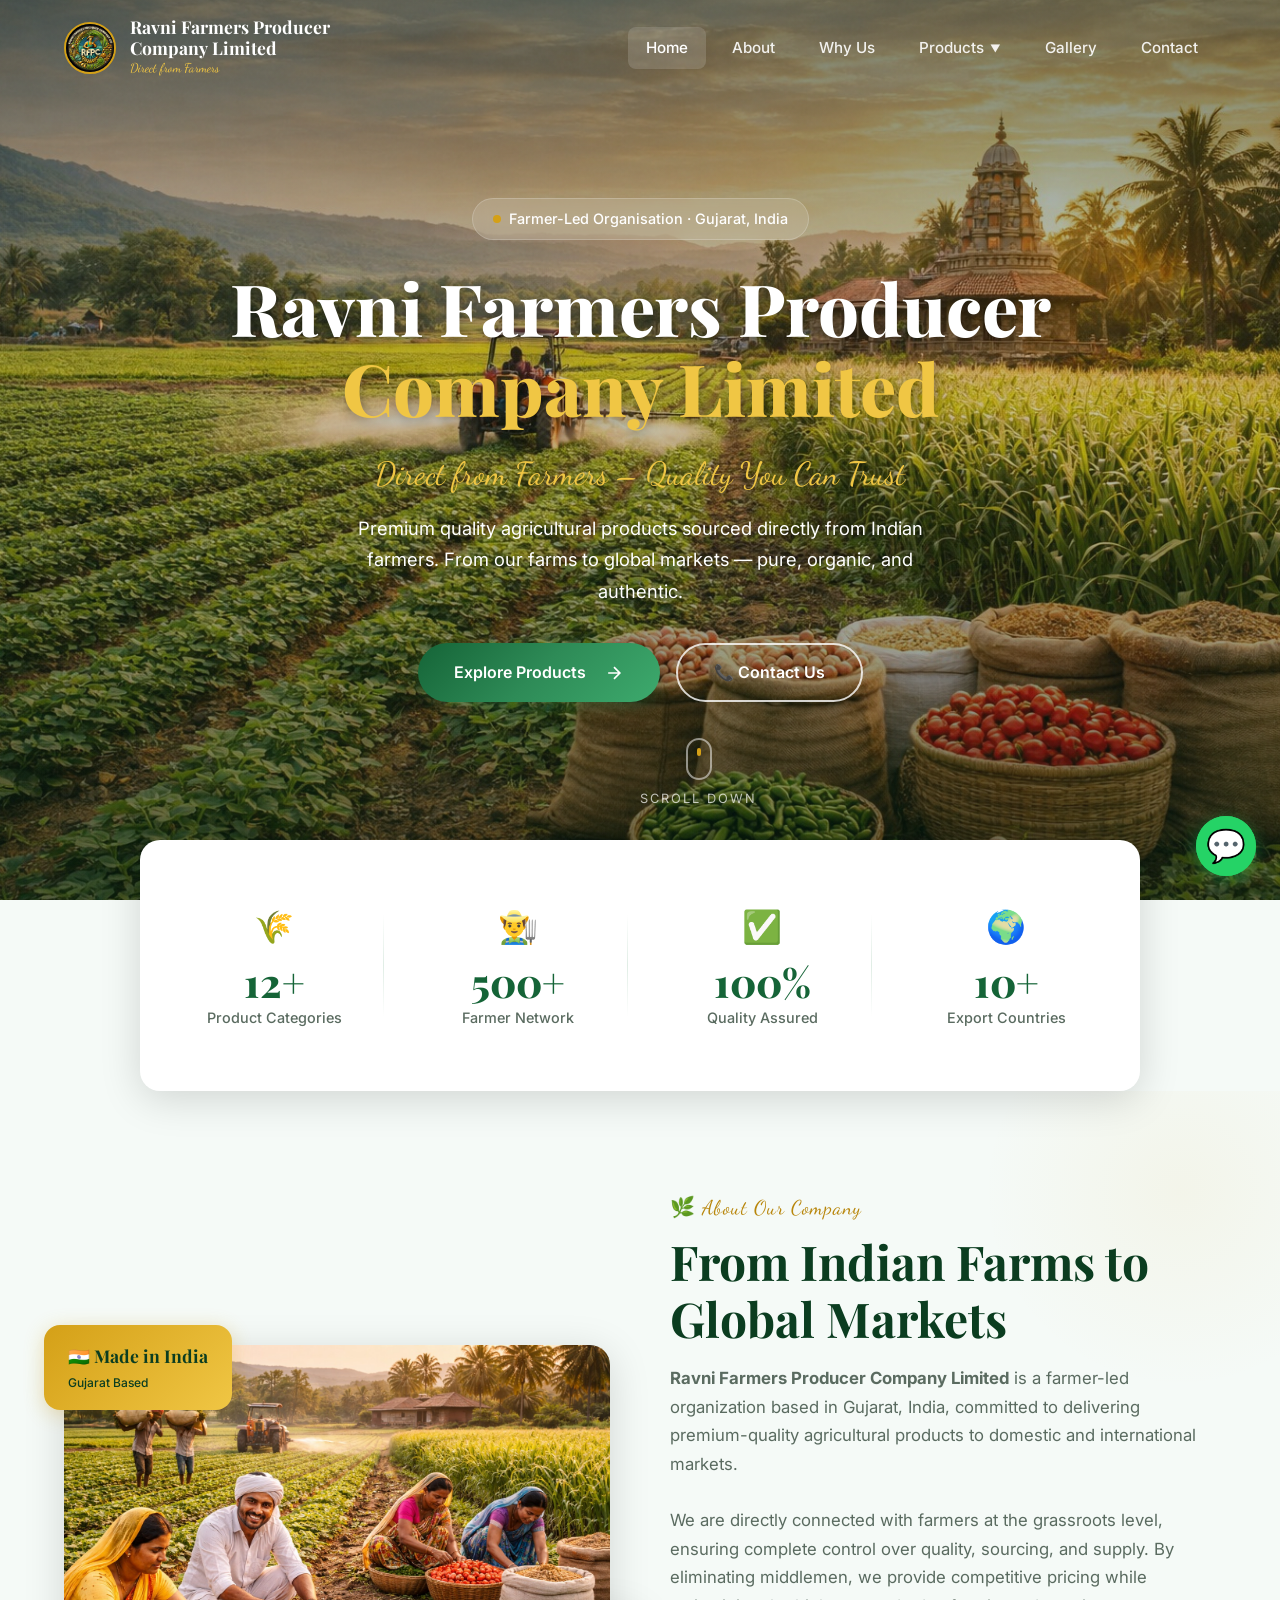
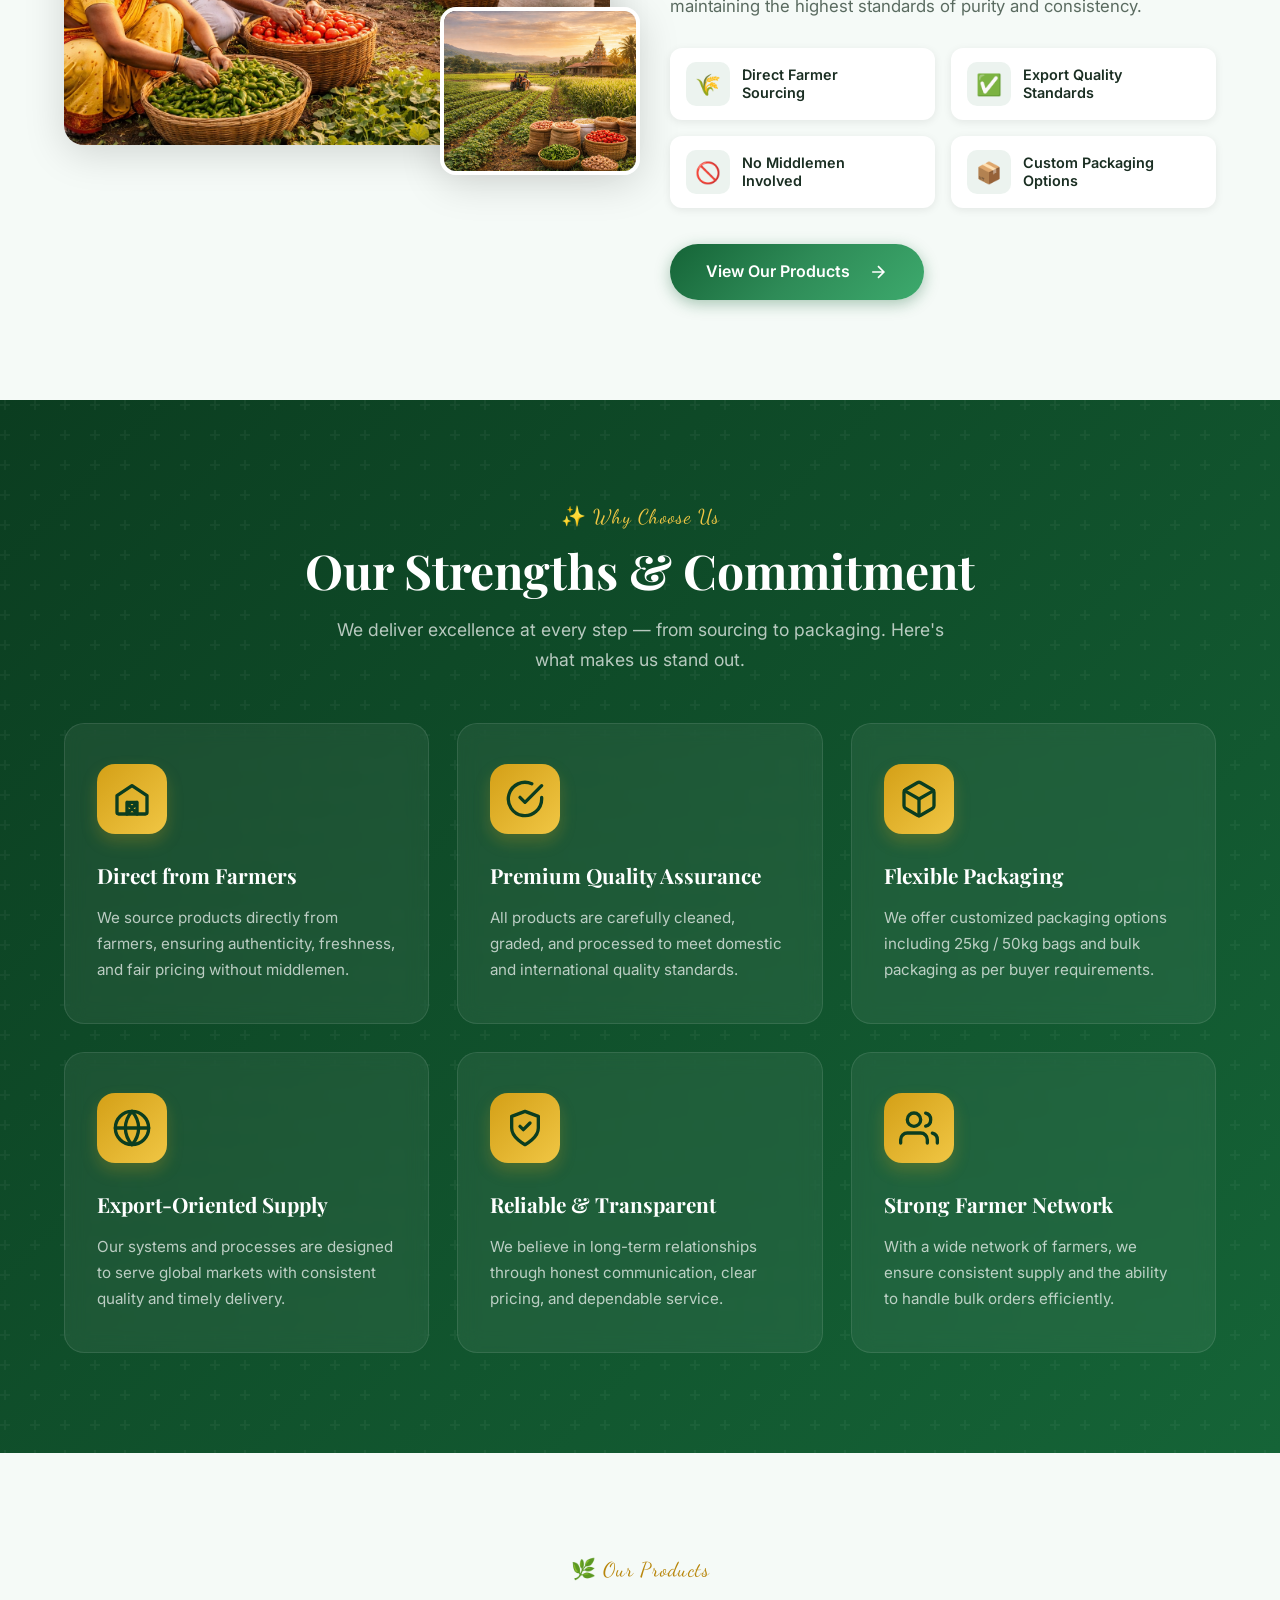
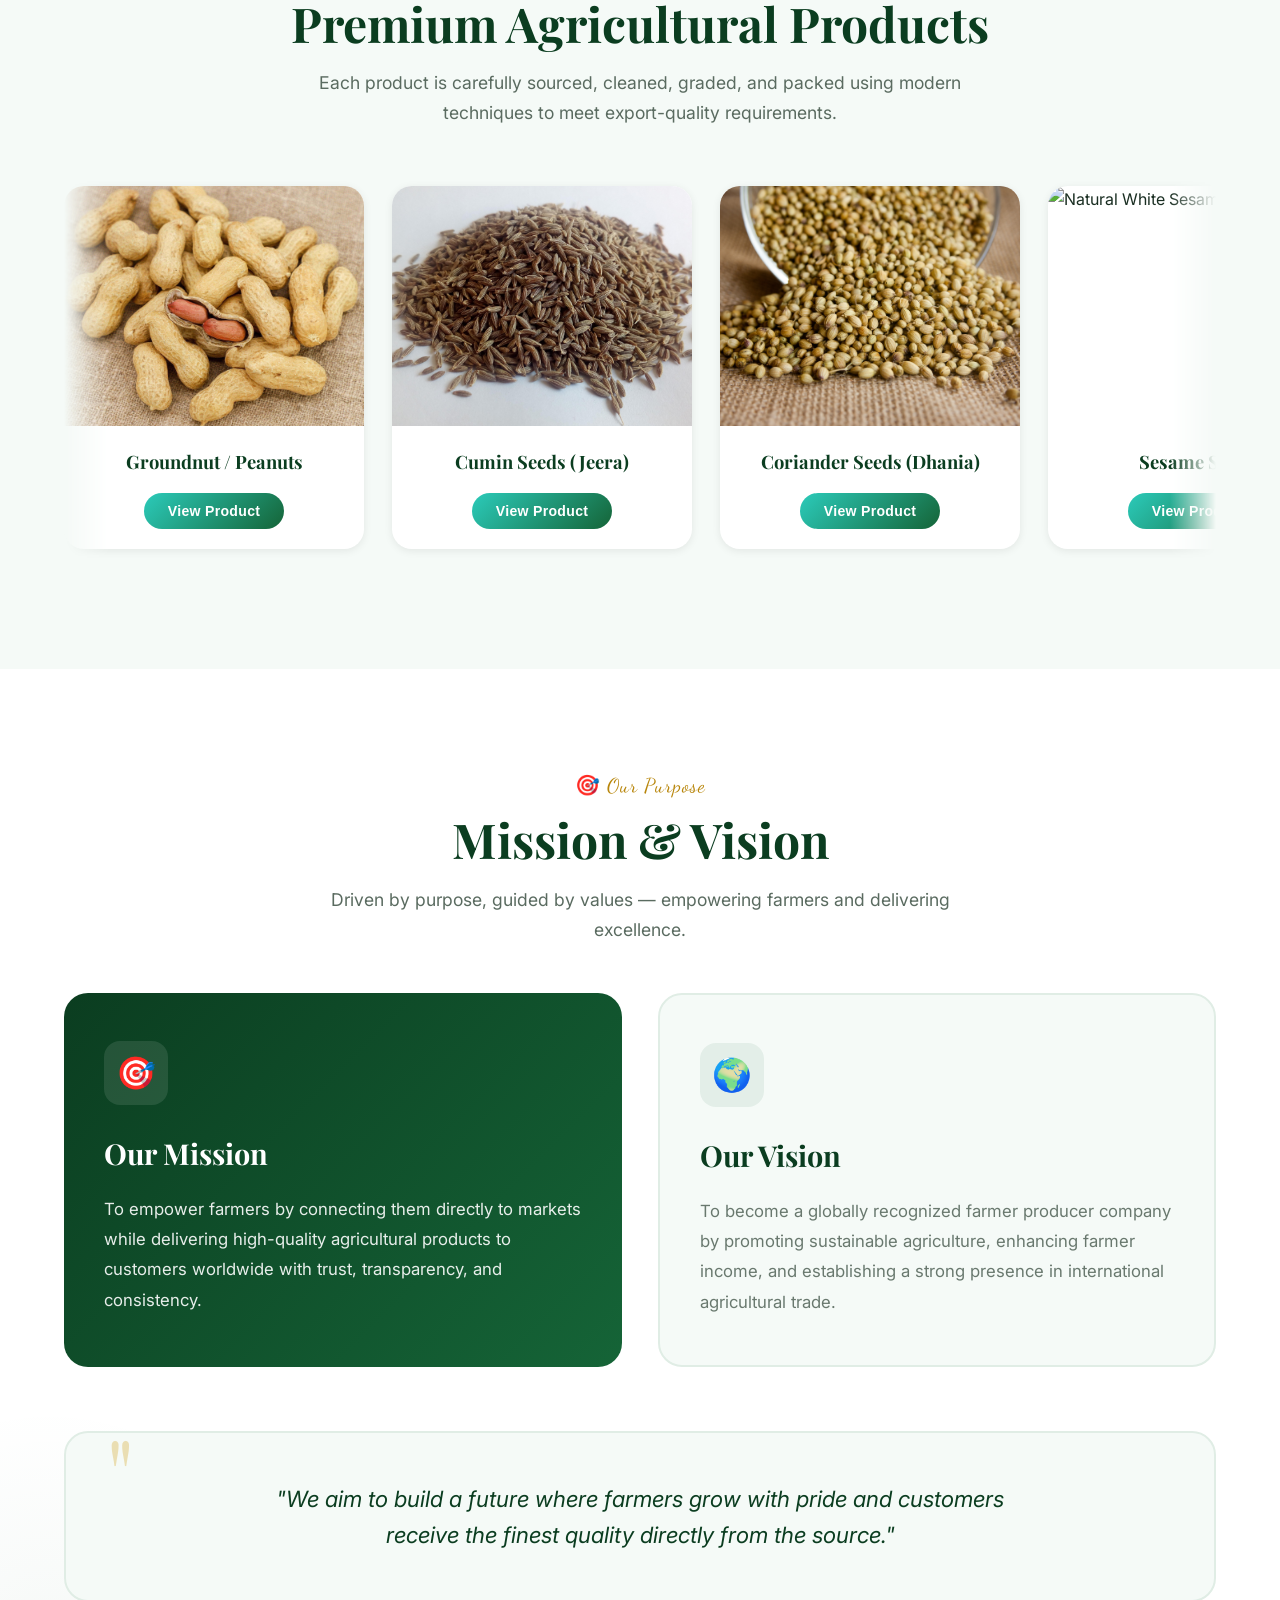
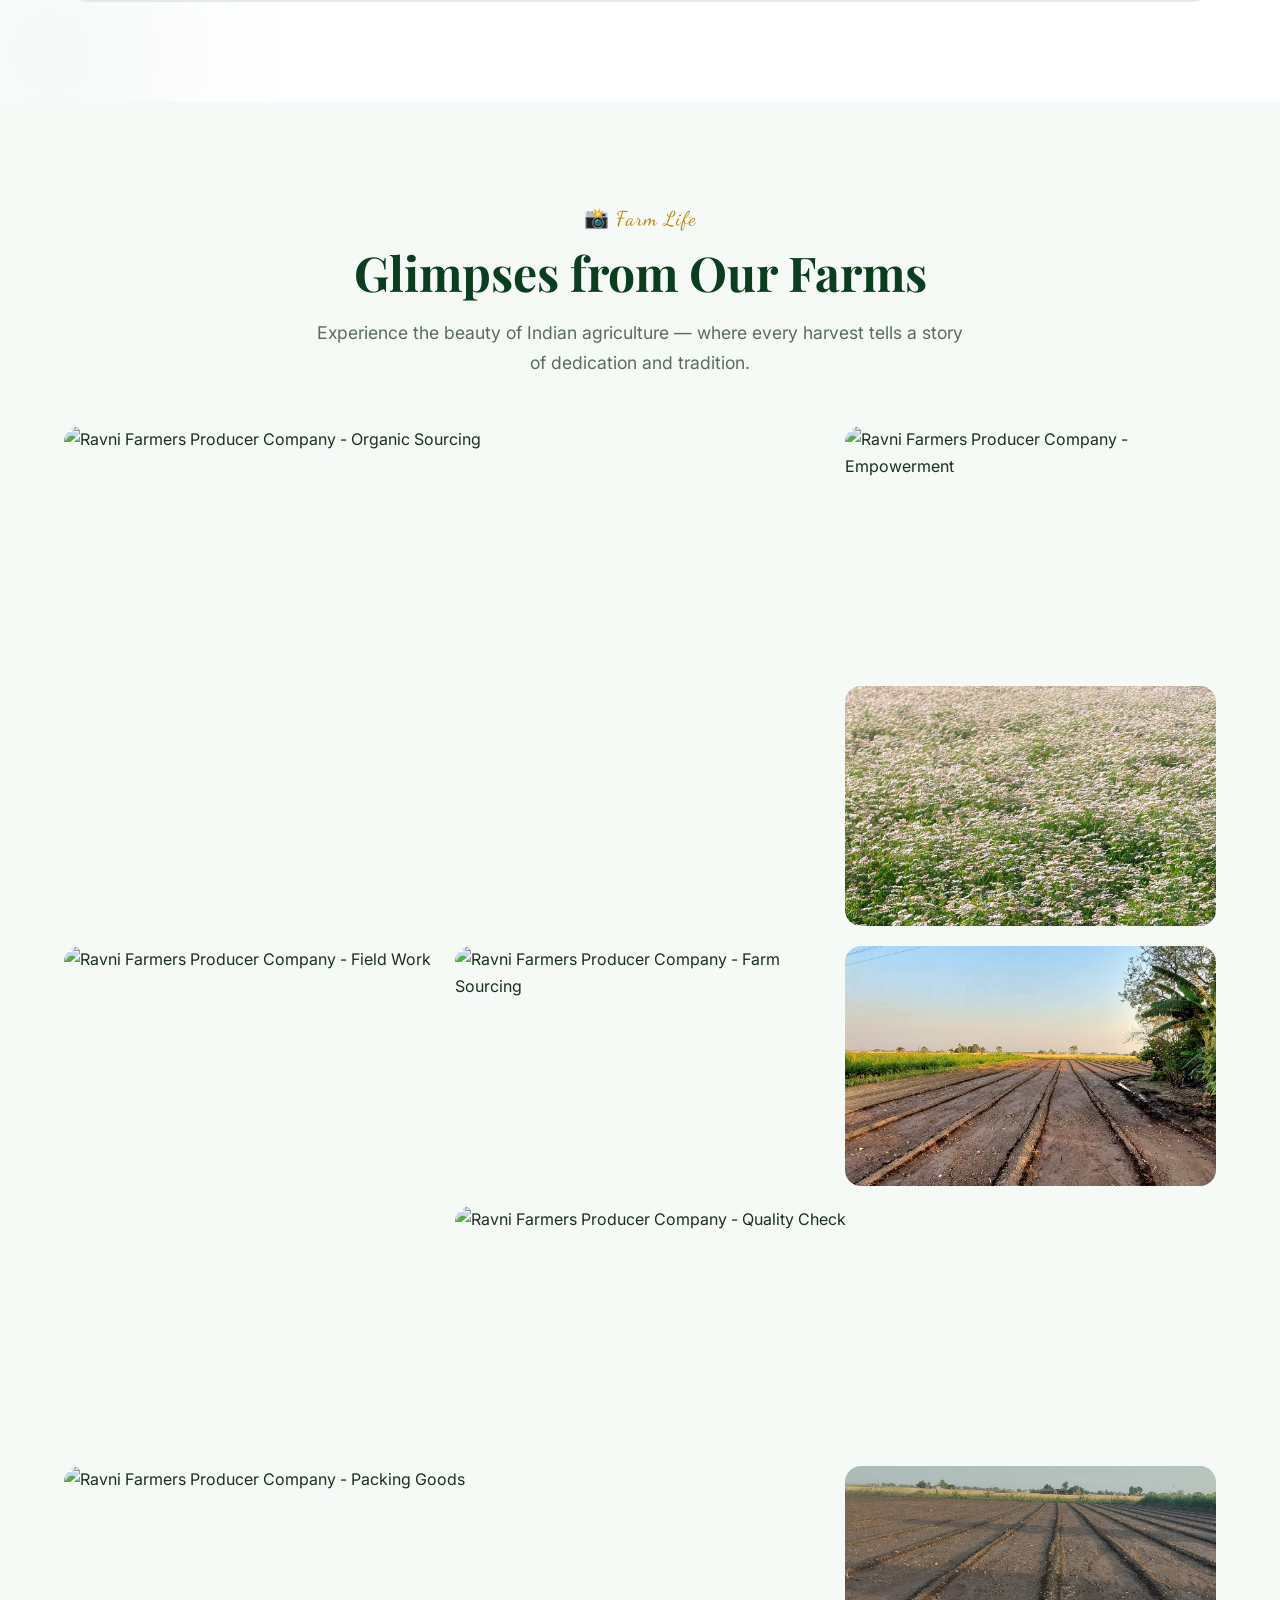
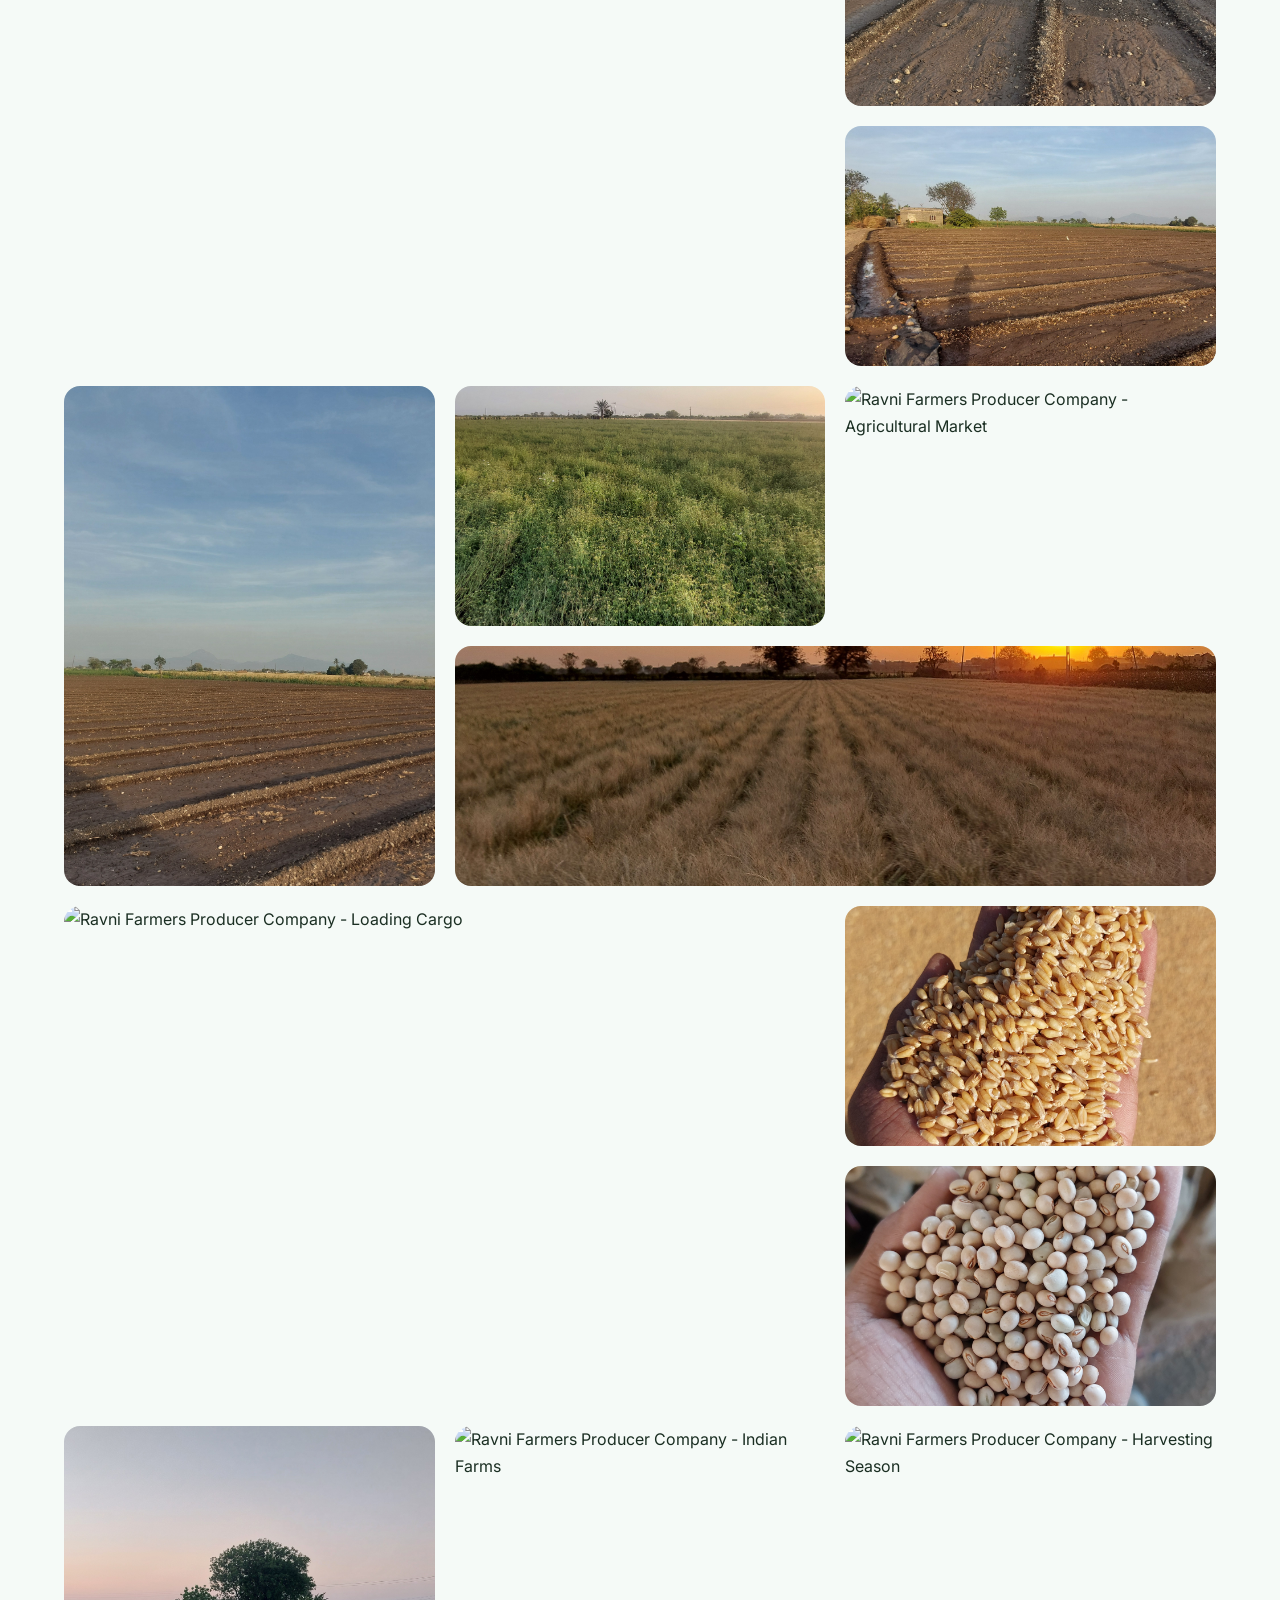
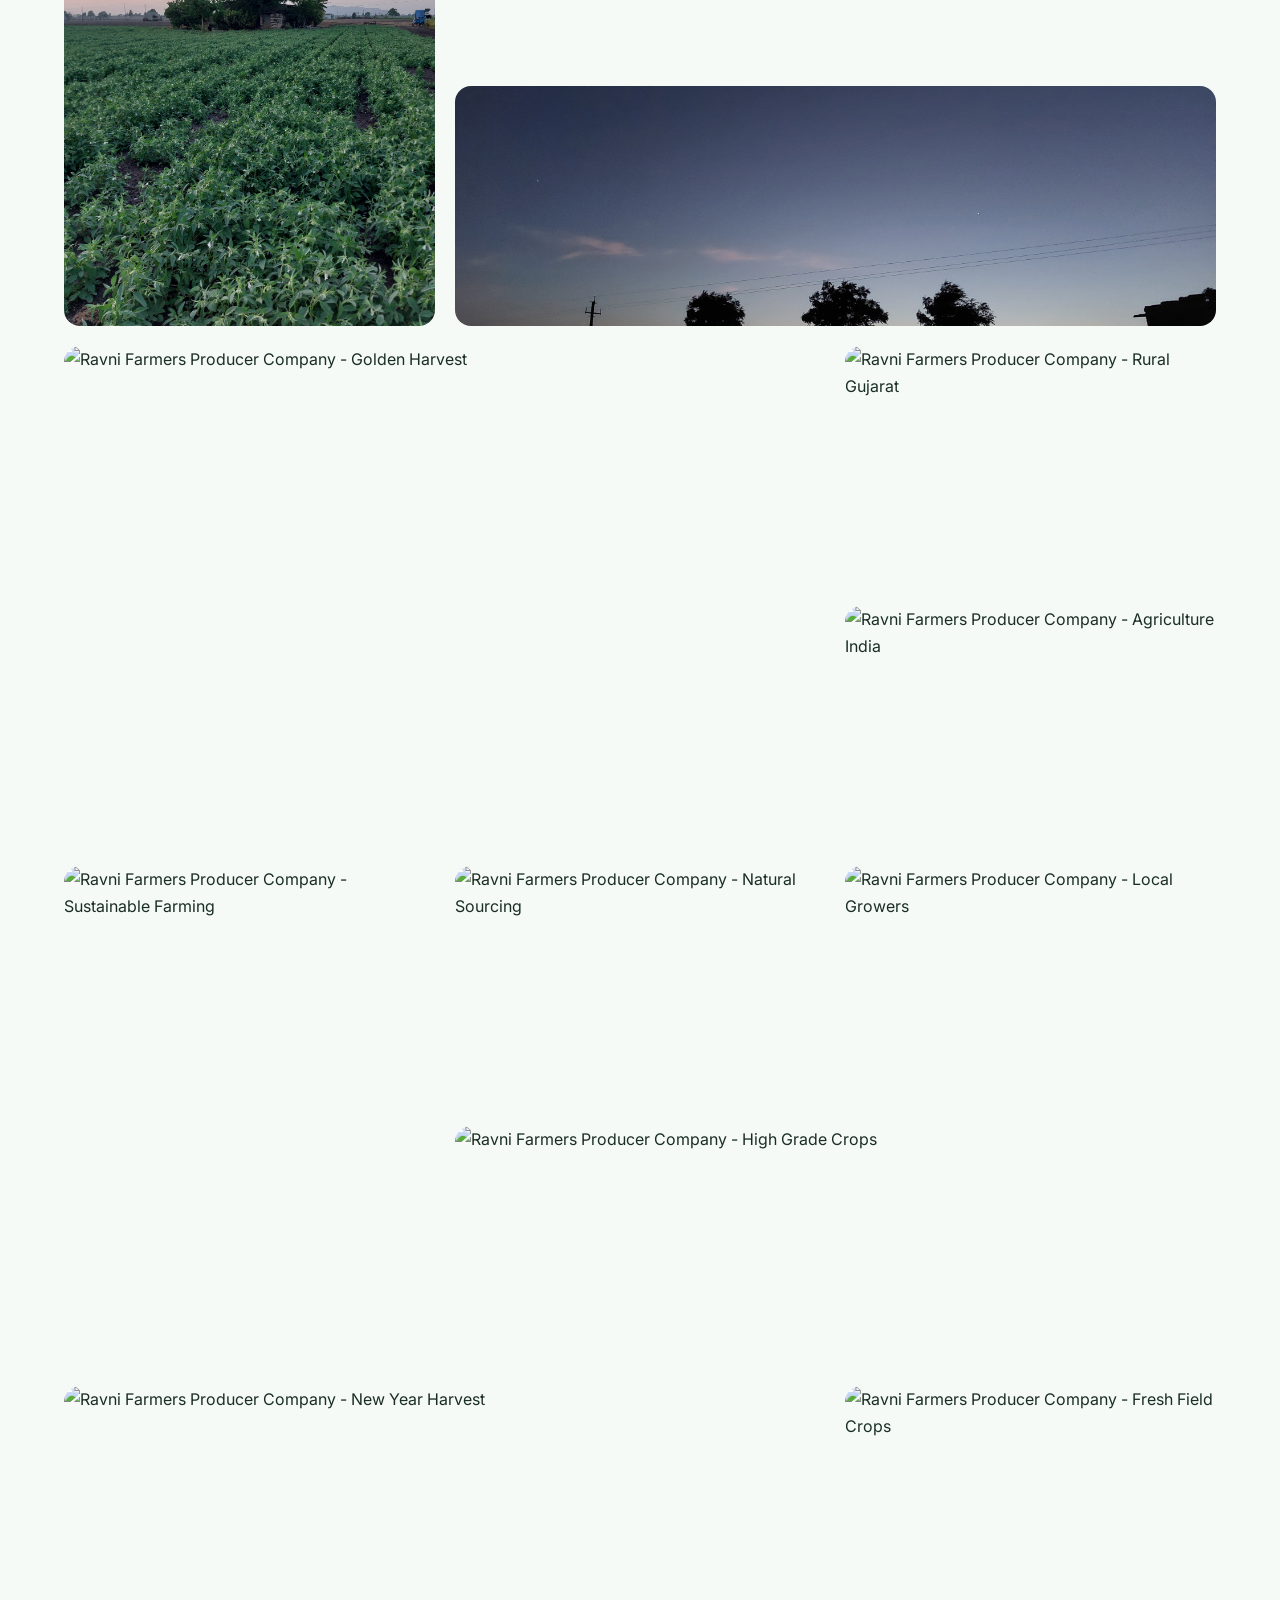
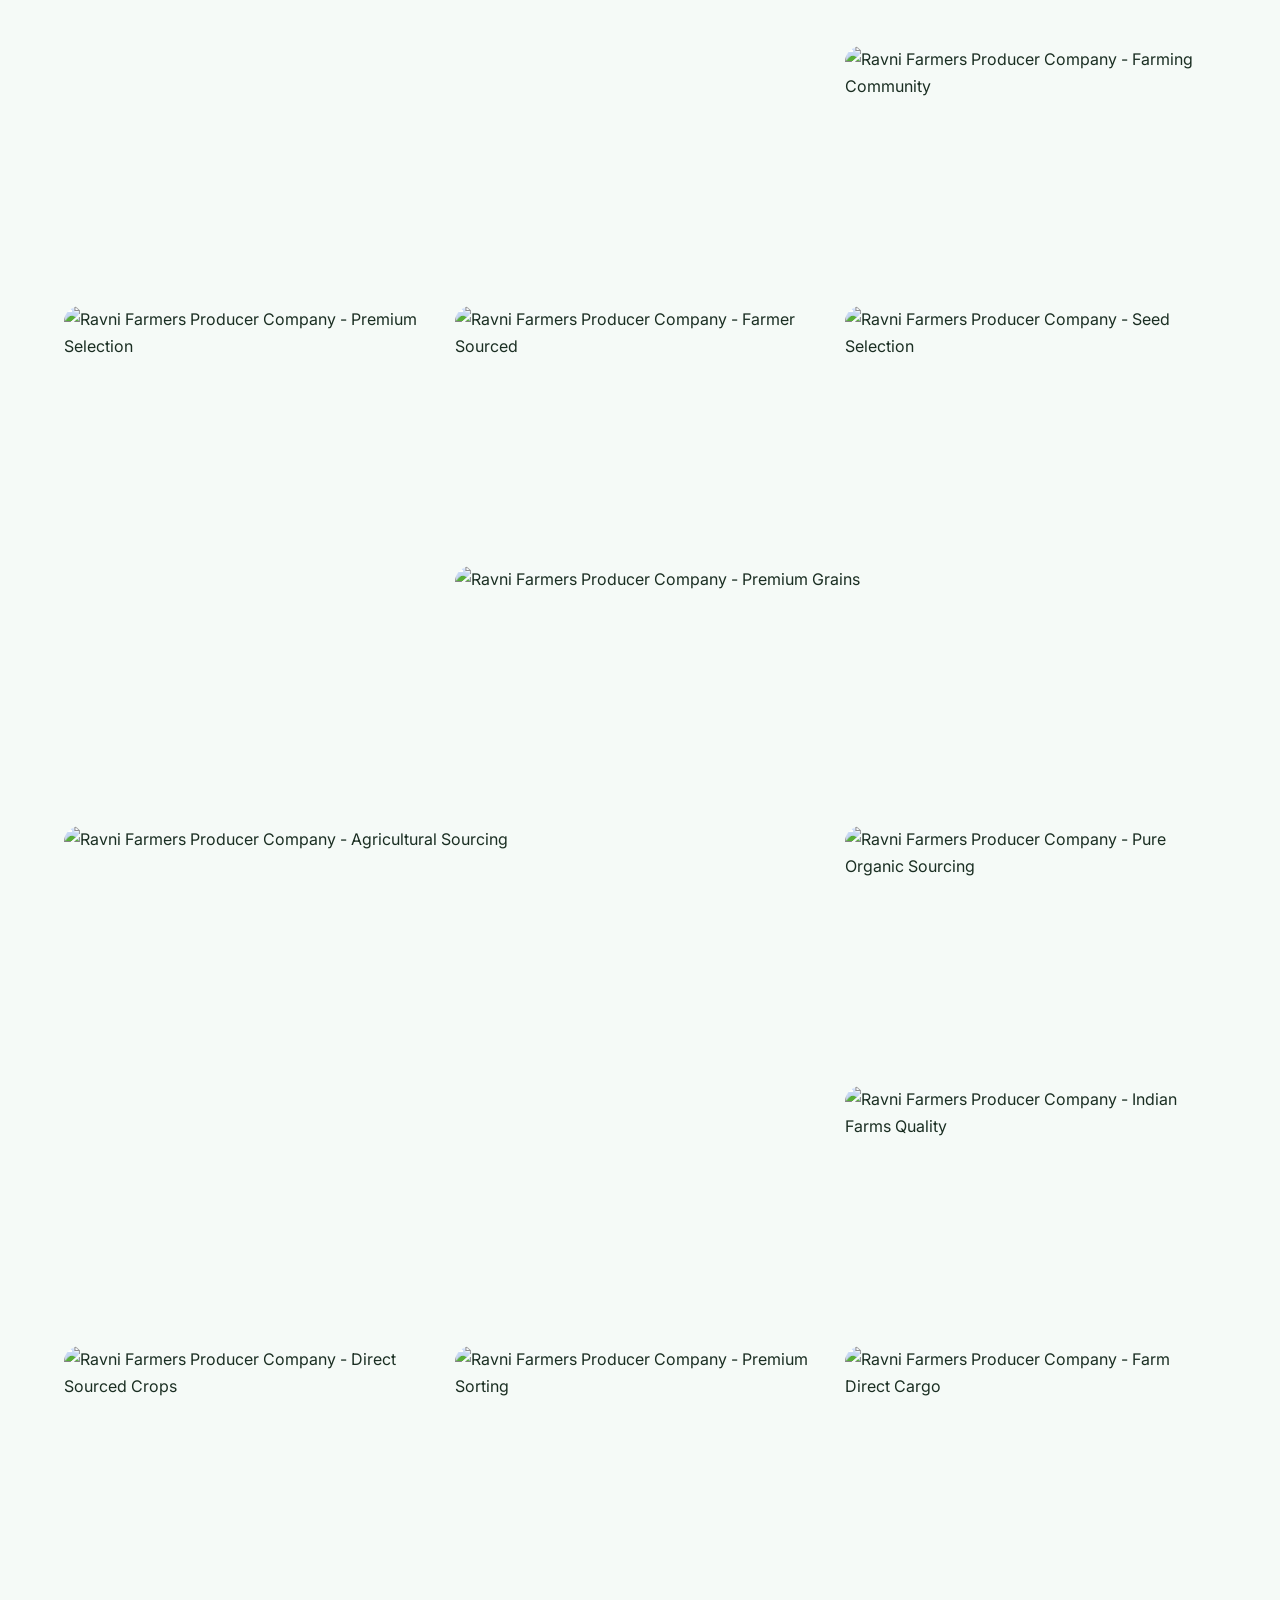
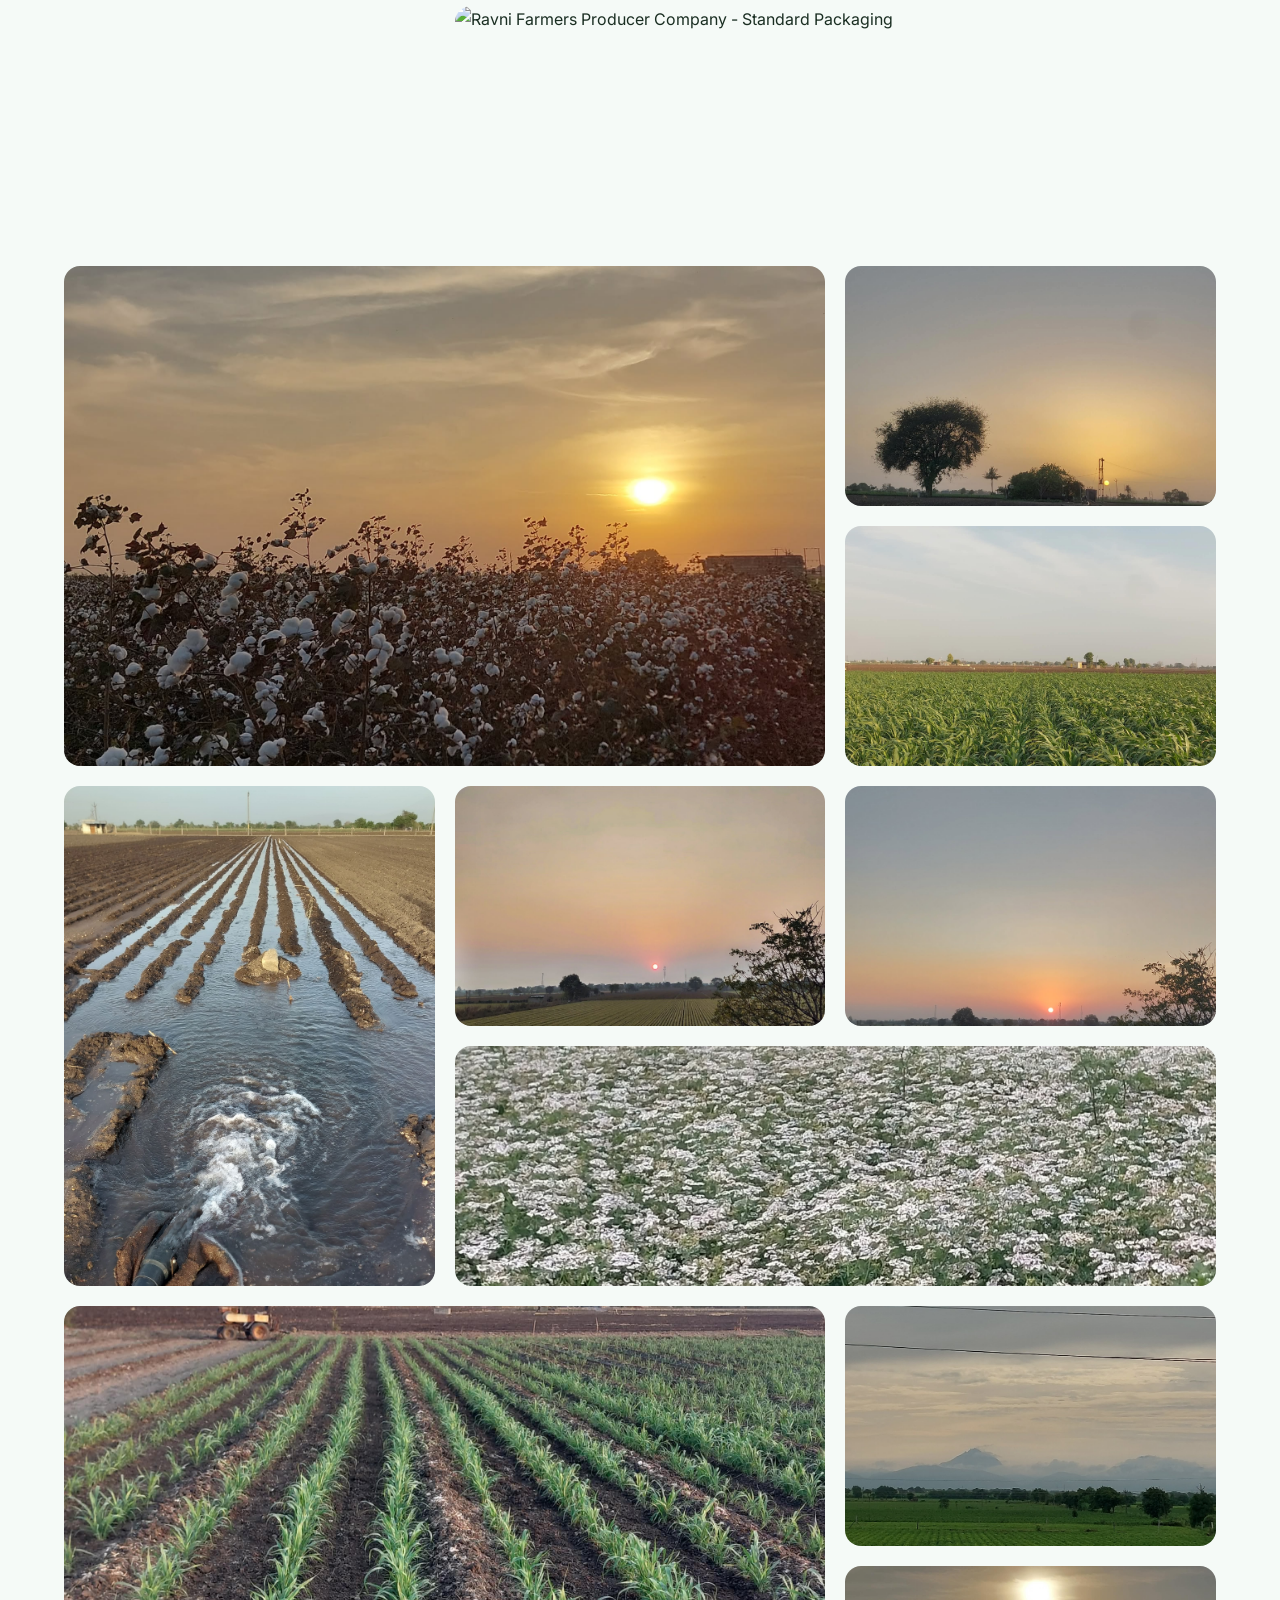
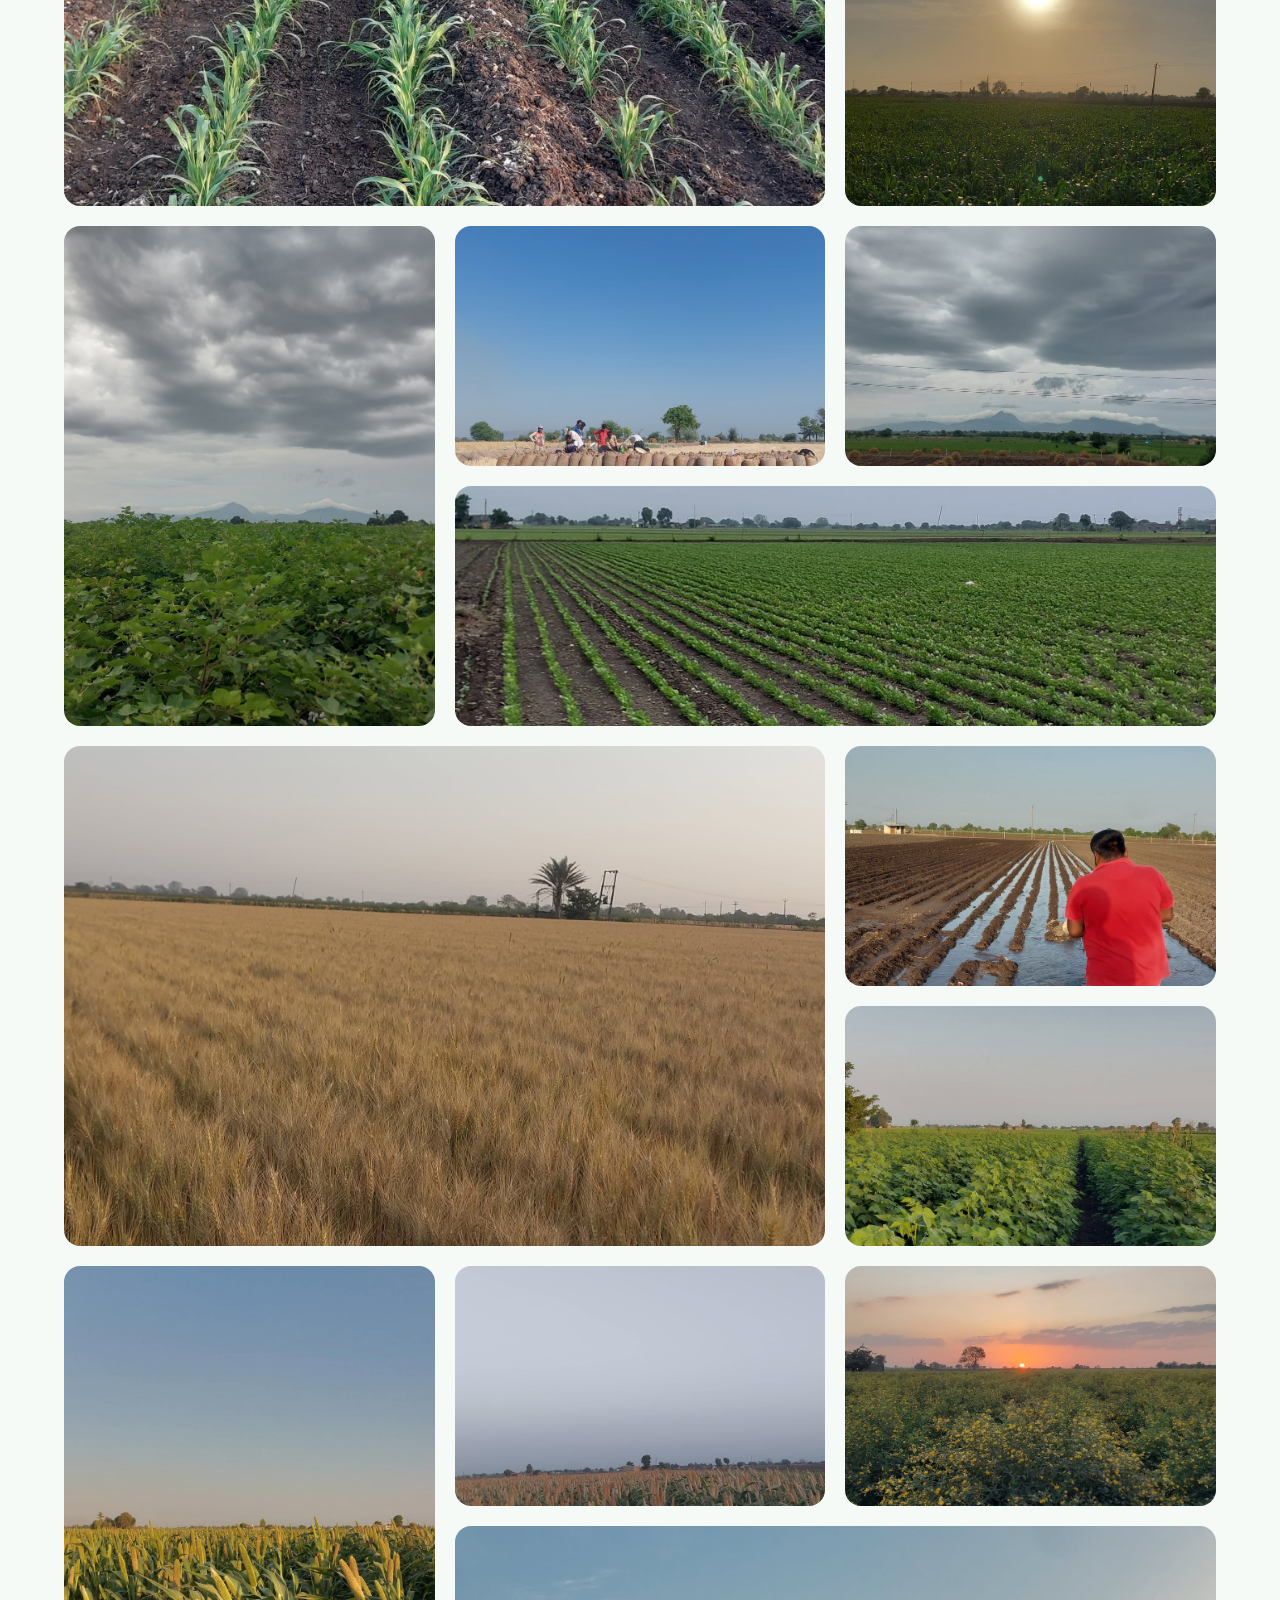
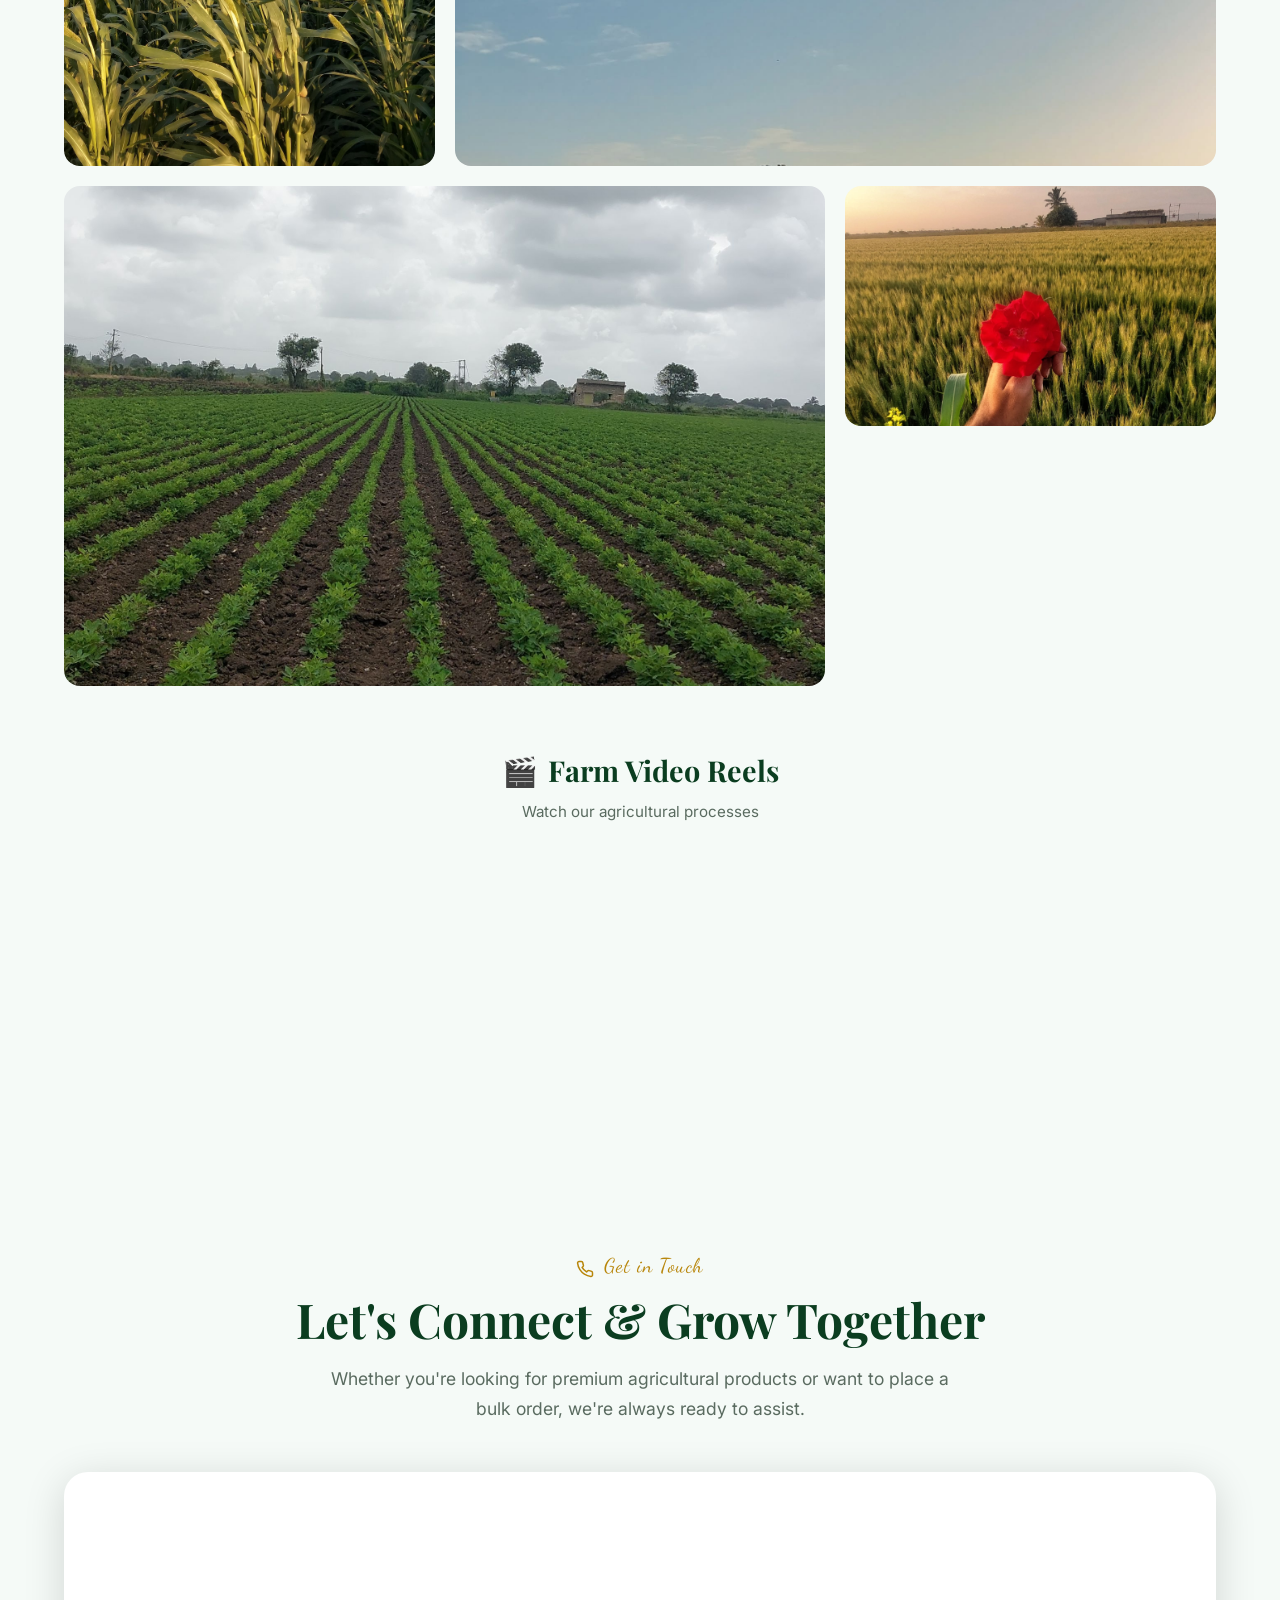
==== commit 83af9c75: "Update index.html" ====
--- a/index.html
+++ b/index.html
@@ -330,7 +330,7 @@
         <div class="product-card reveal" data-category="nuts" data-href="products/sesame-seeds-white.html"
           style="cursor:pointer">
           <div class="product-img">
-            <img src="C:\Users\sanke\Desktop\RFPC\assets\products\WEBSITE RFPC\SESAME SEEDS\ss.jpeg"
+            <img src="C:\Users\sanke\Desktop\RFPC\assets\products\WEBSITE RFPC\SESAME SEEDS\white\White Tal.jpeg"
               alt="Natural White Sesame Seeds">
           </div>
           <div class="product-info">
@@ -907,4 +907,4 @@
   <script src="script.js"></script>
 </body>
 
-</html>+</html>
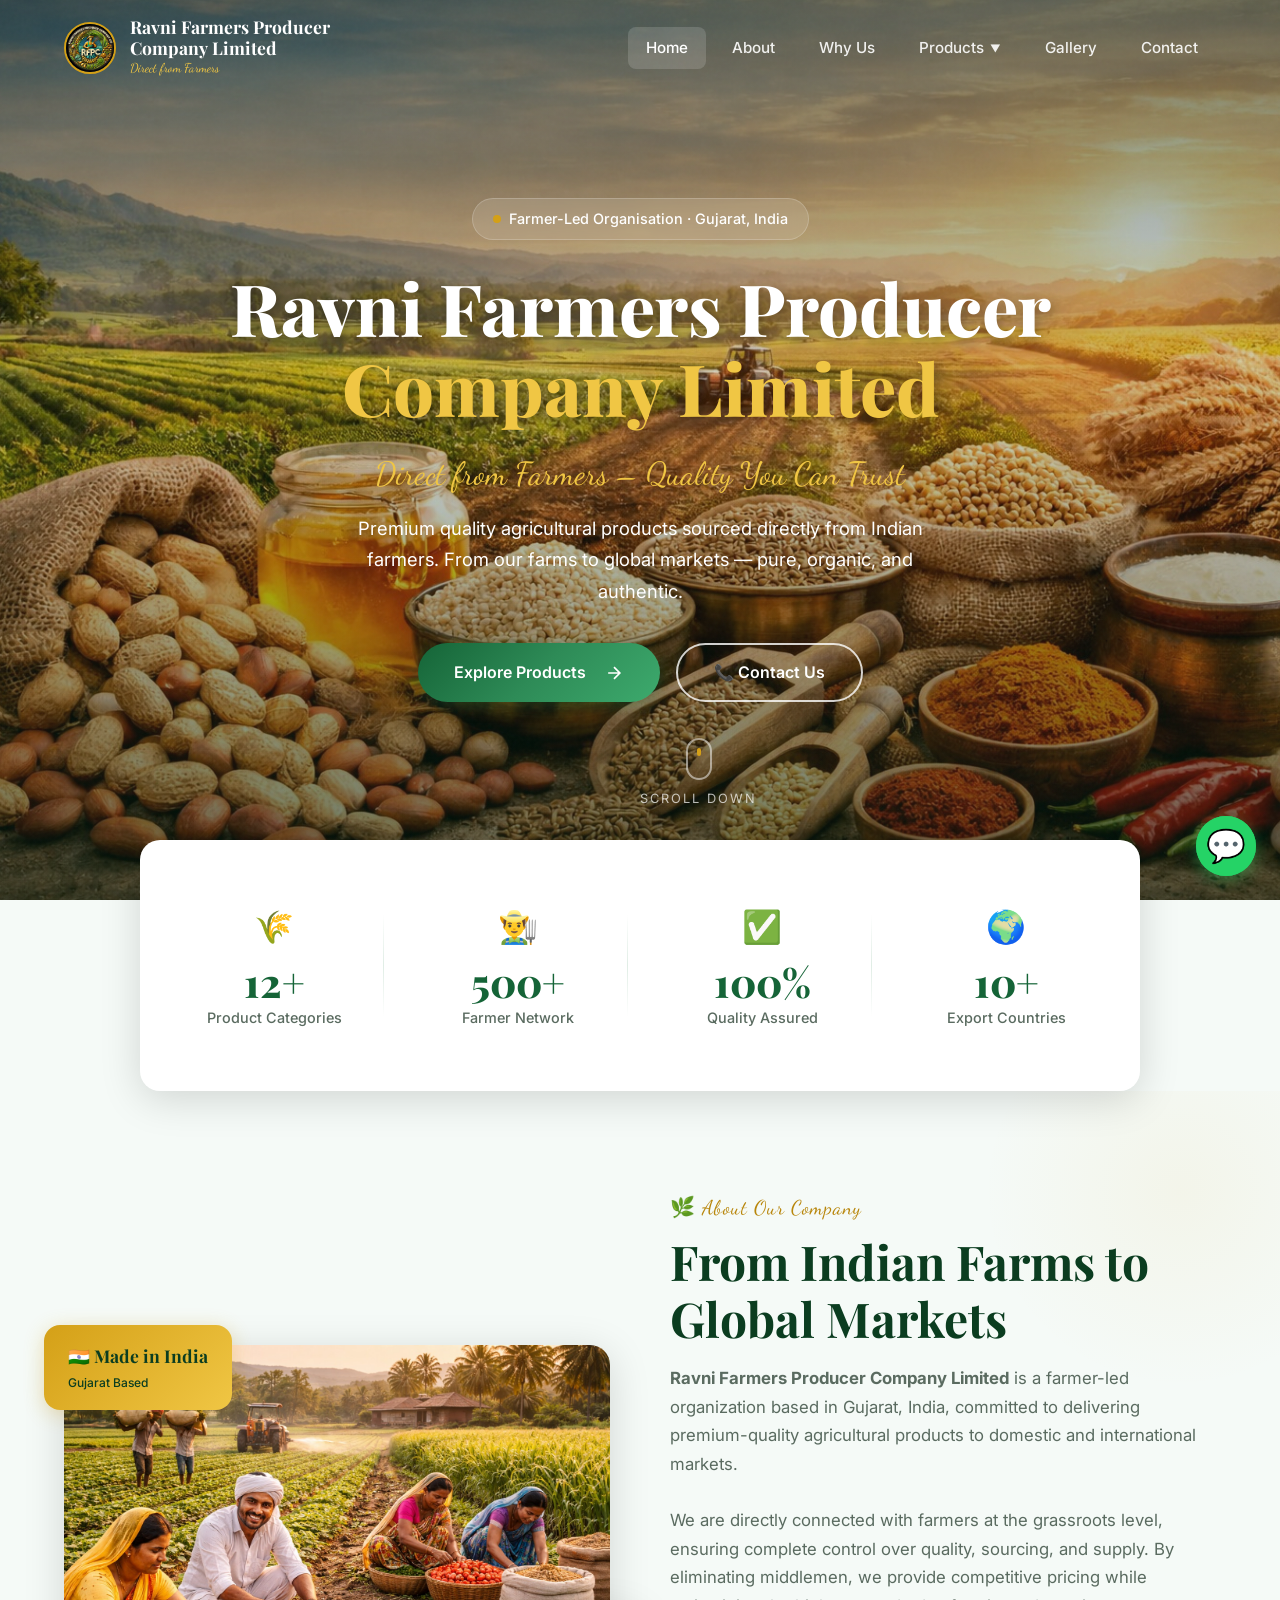
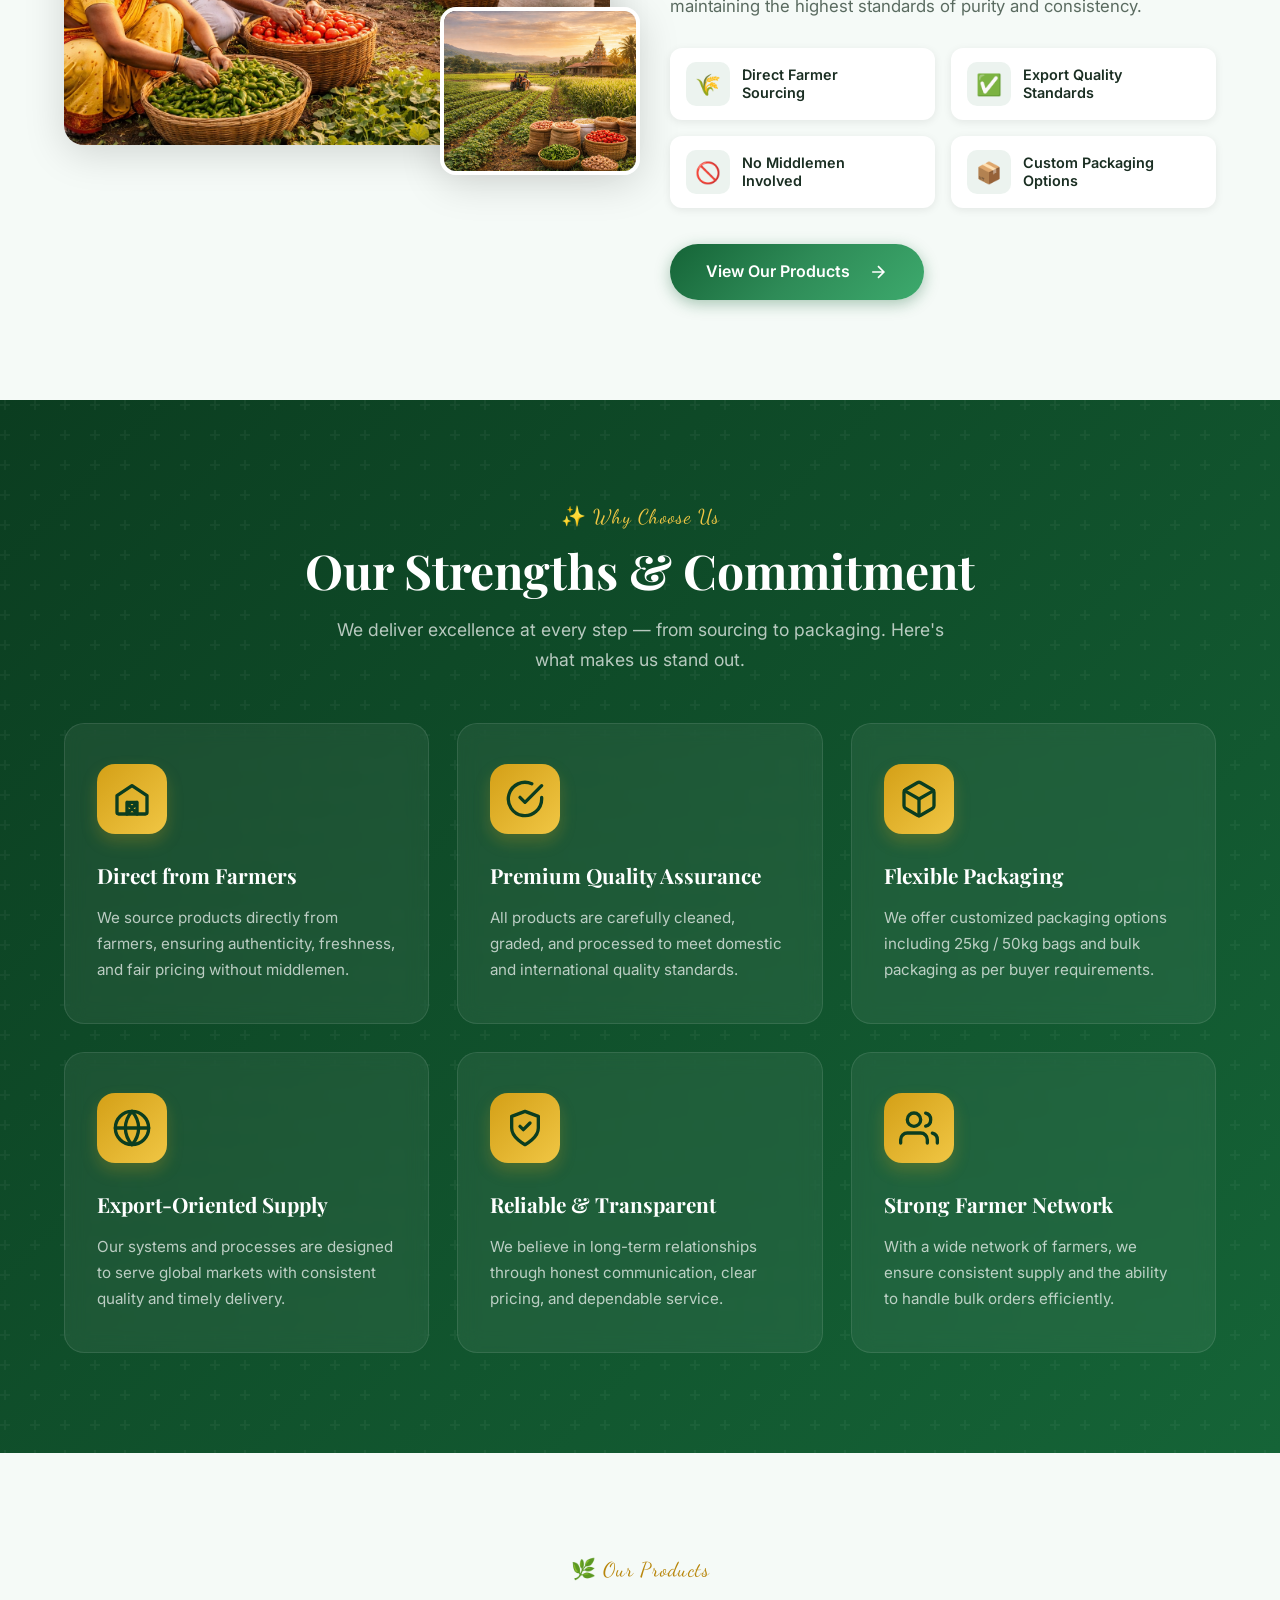
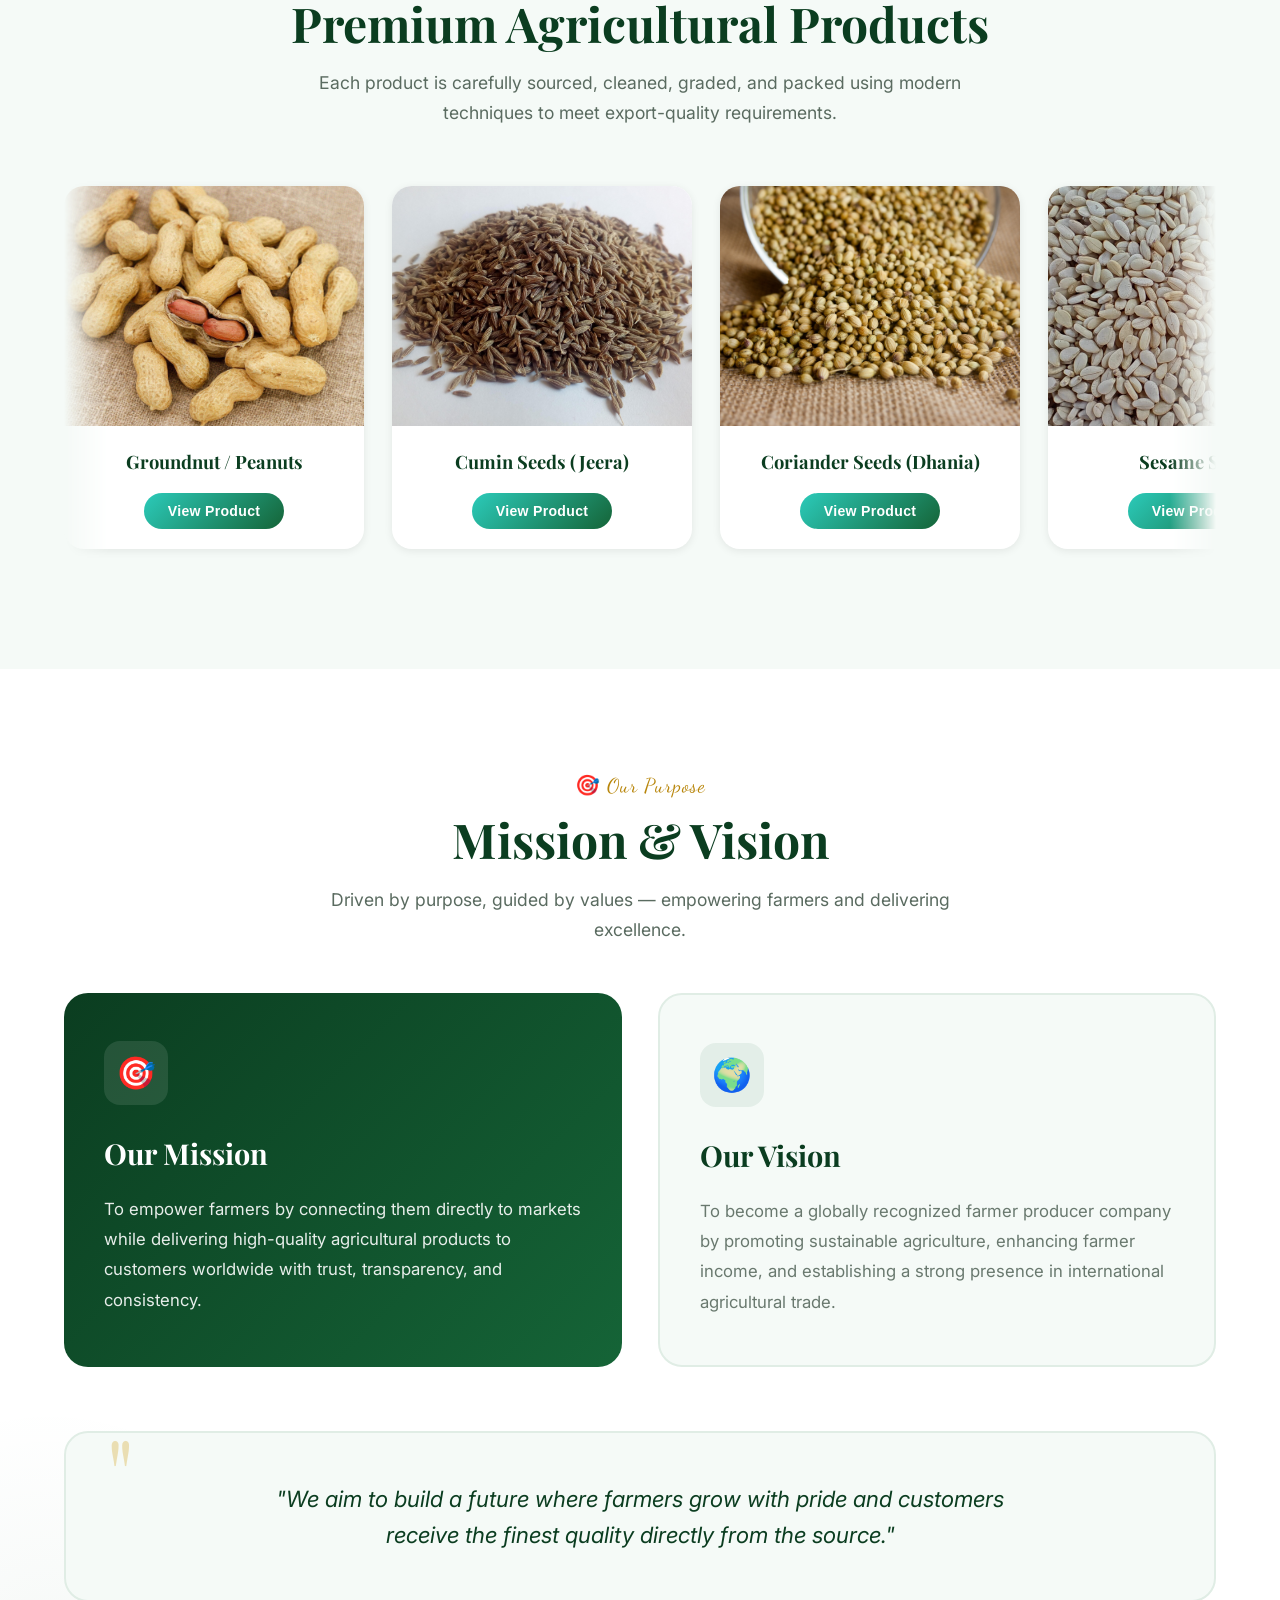
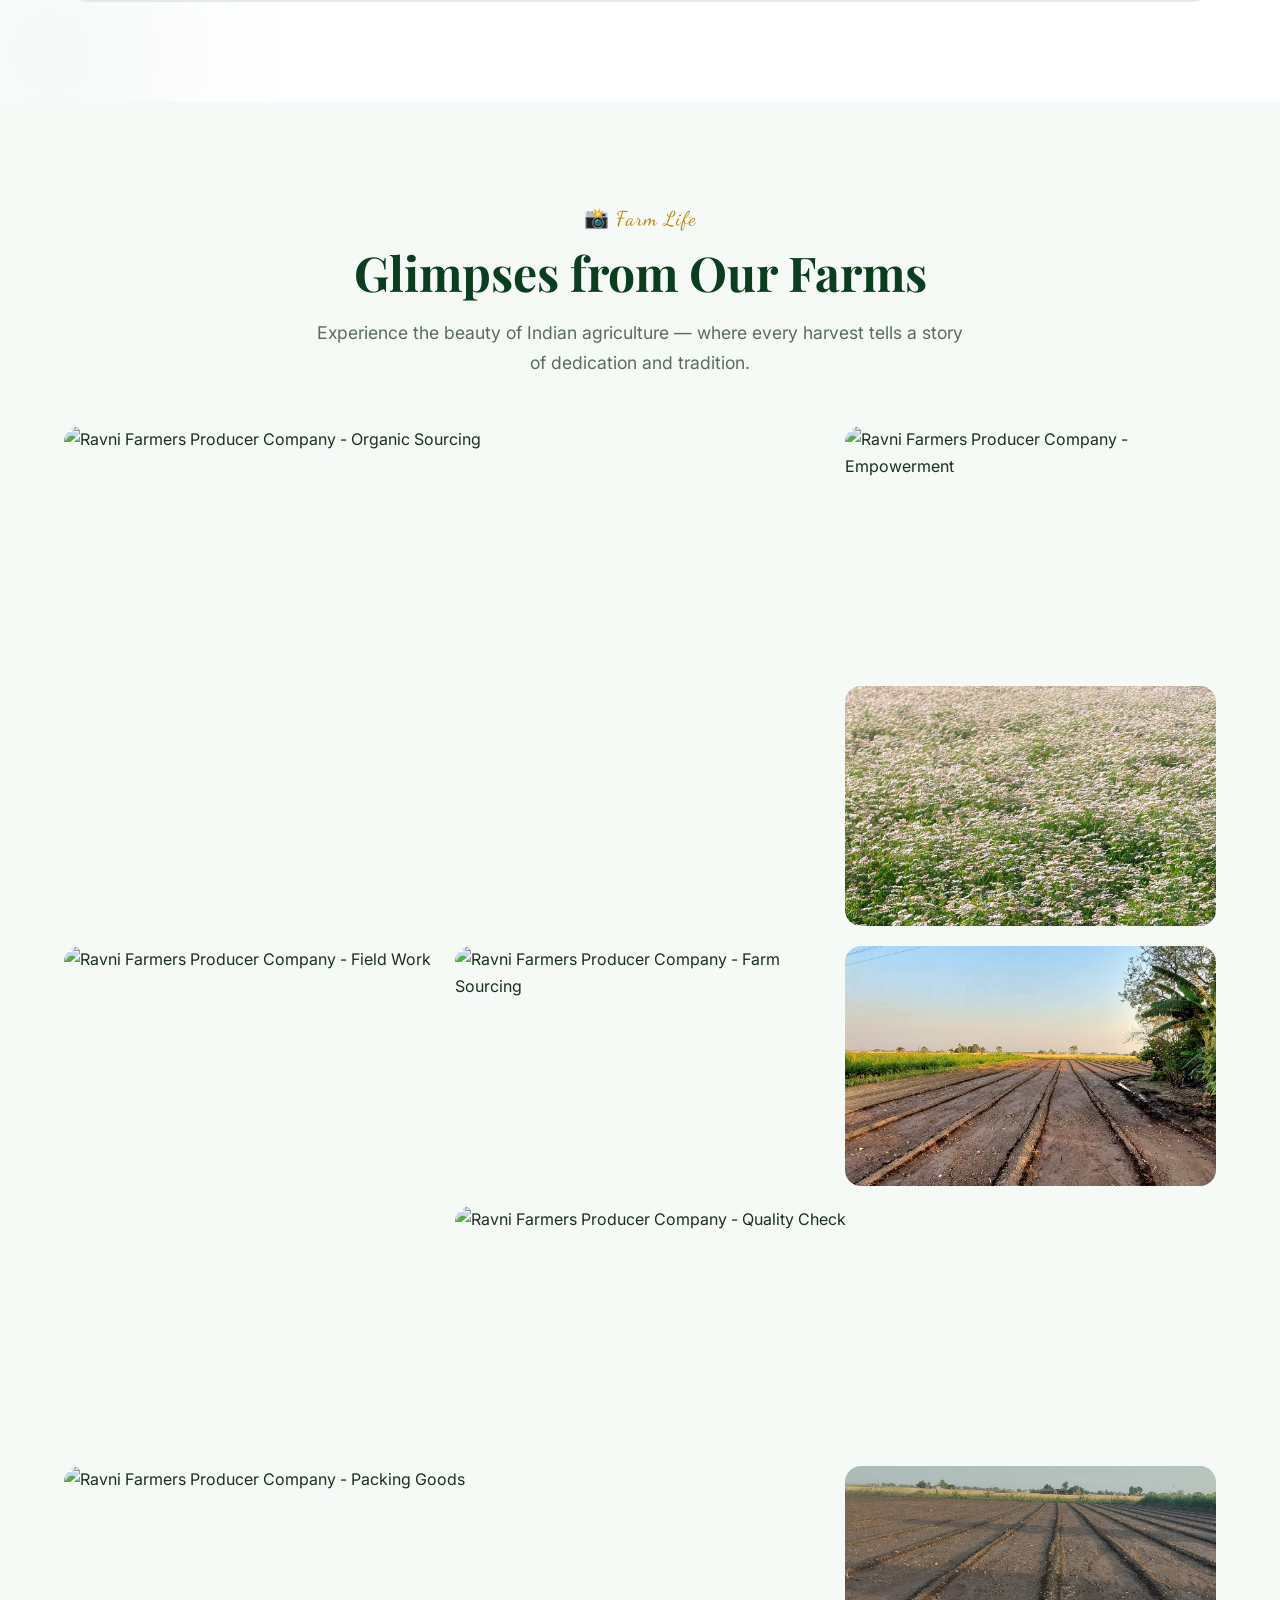
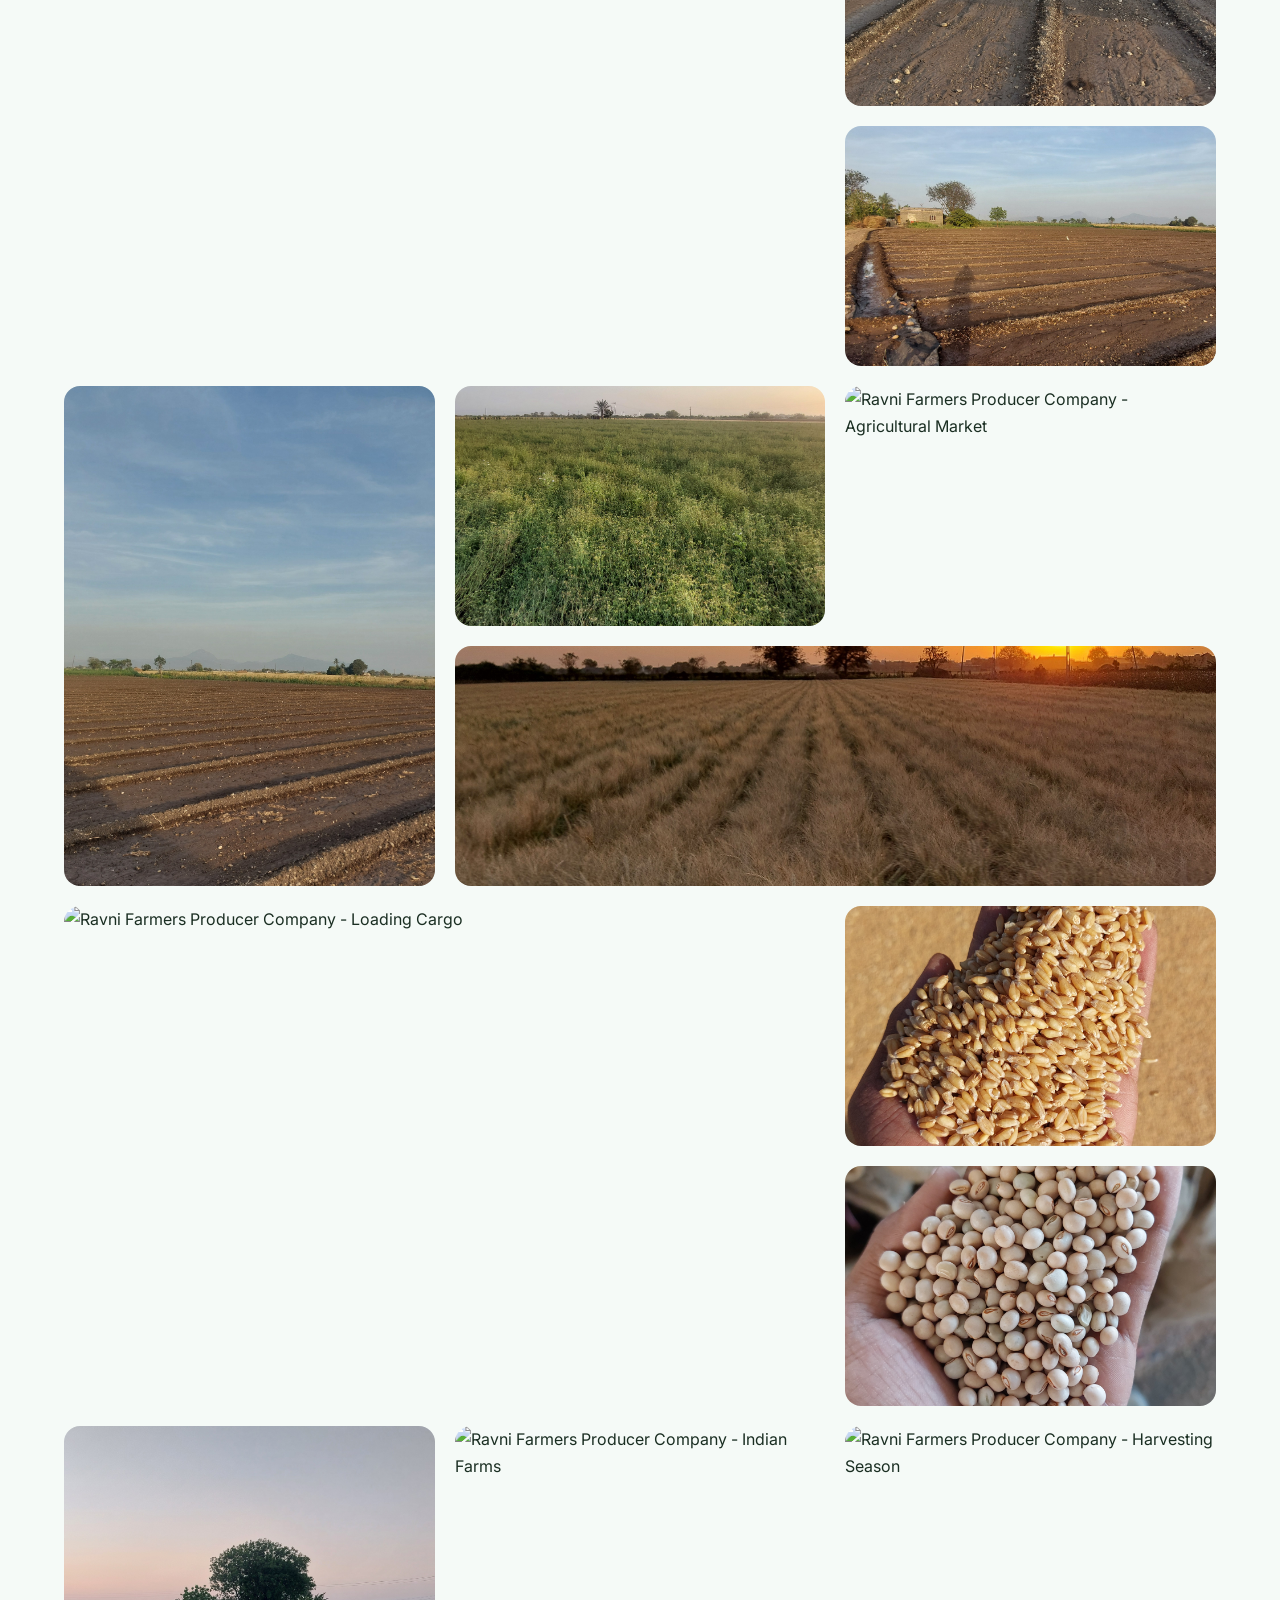
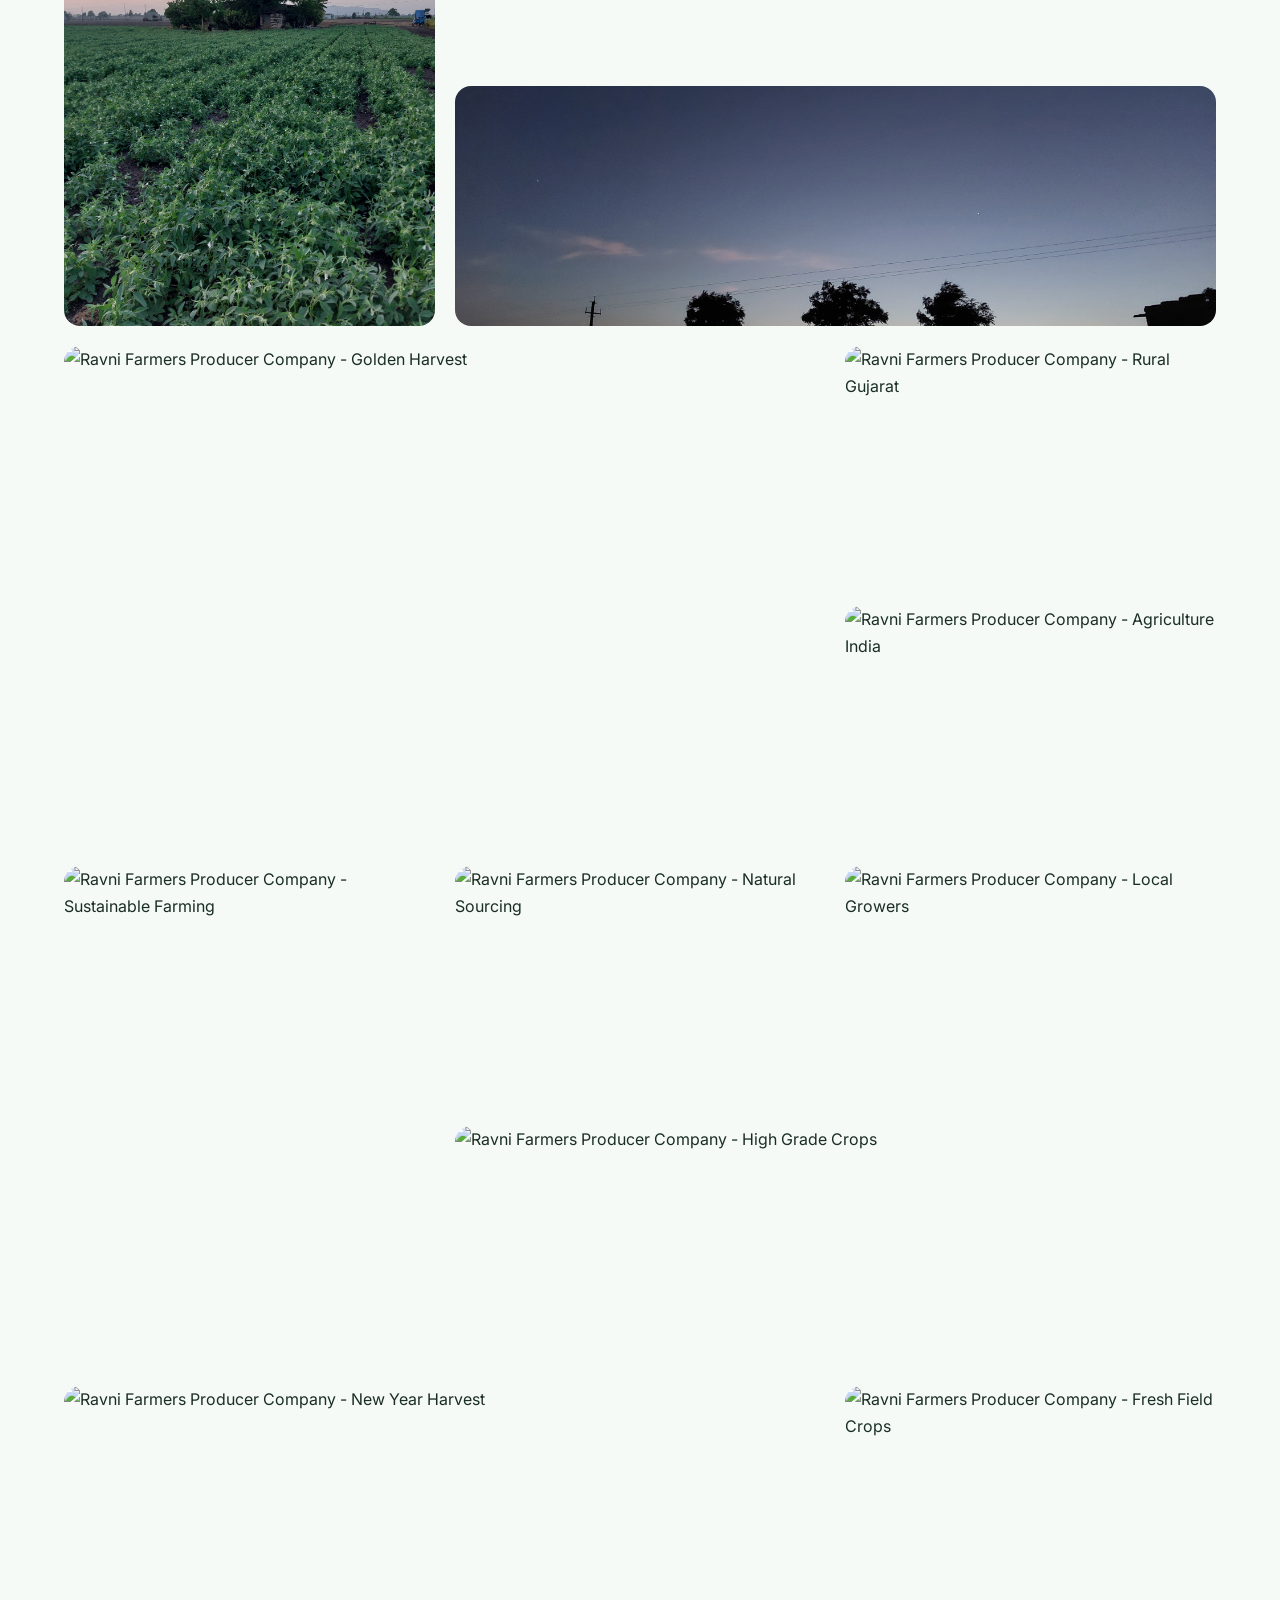
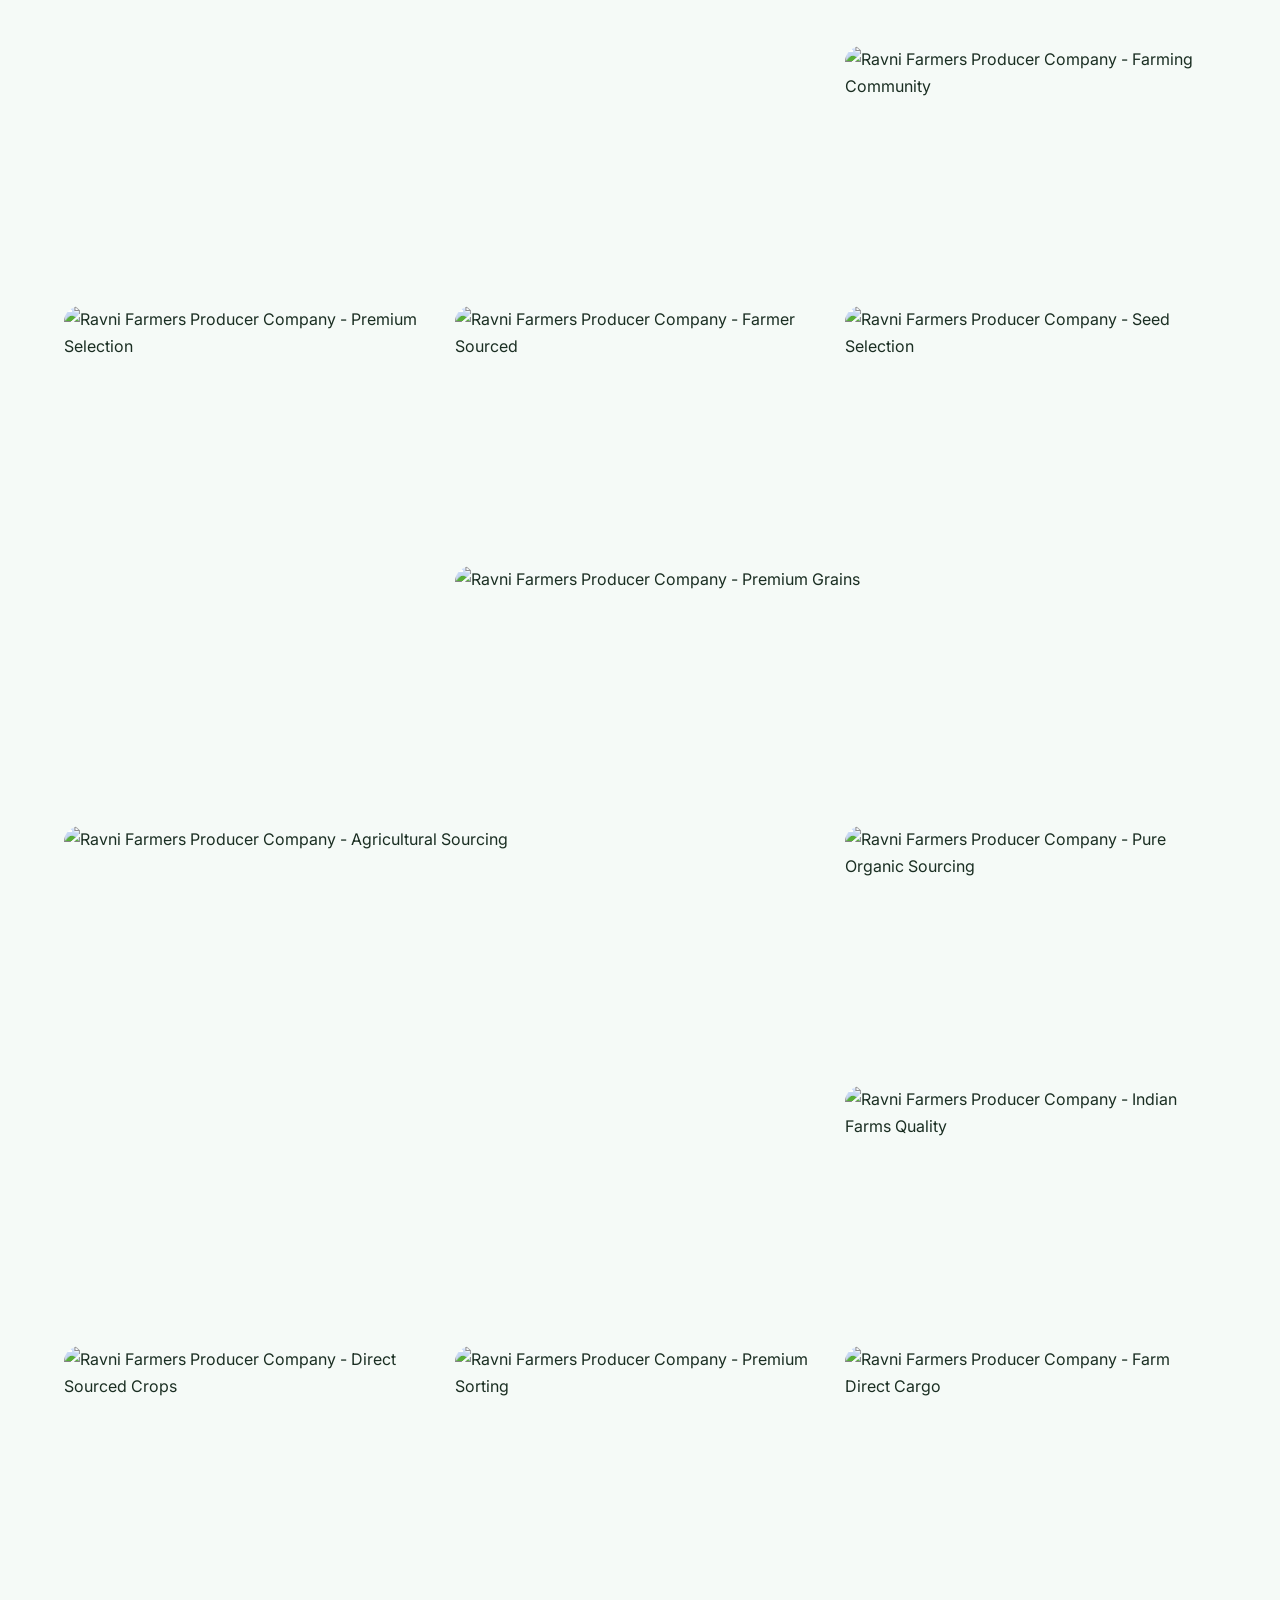
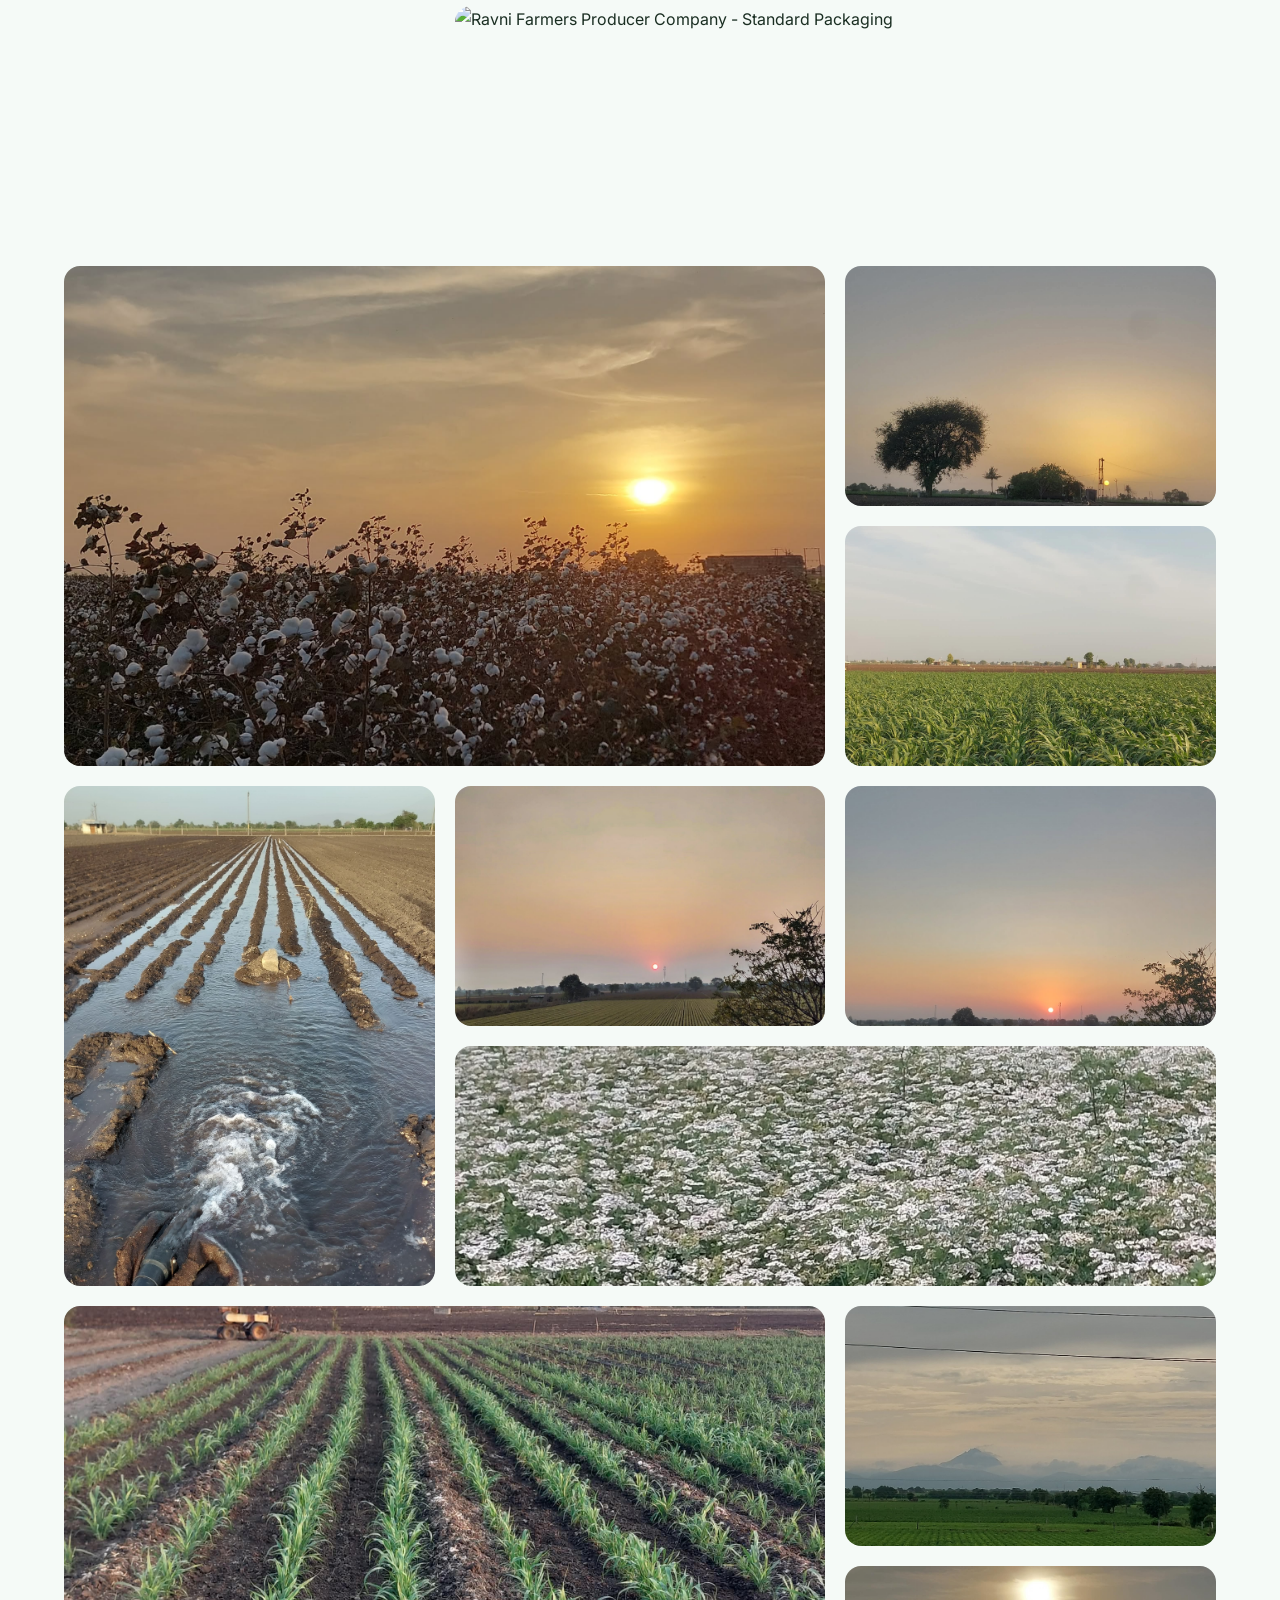
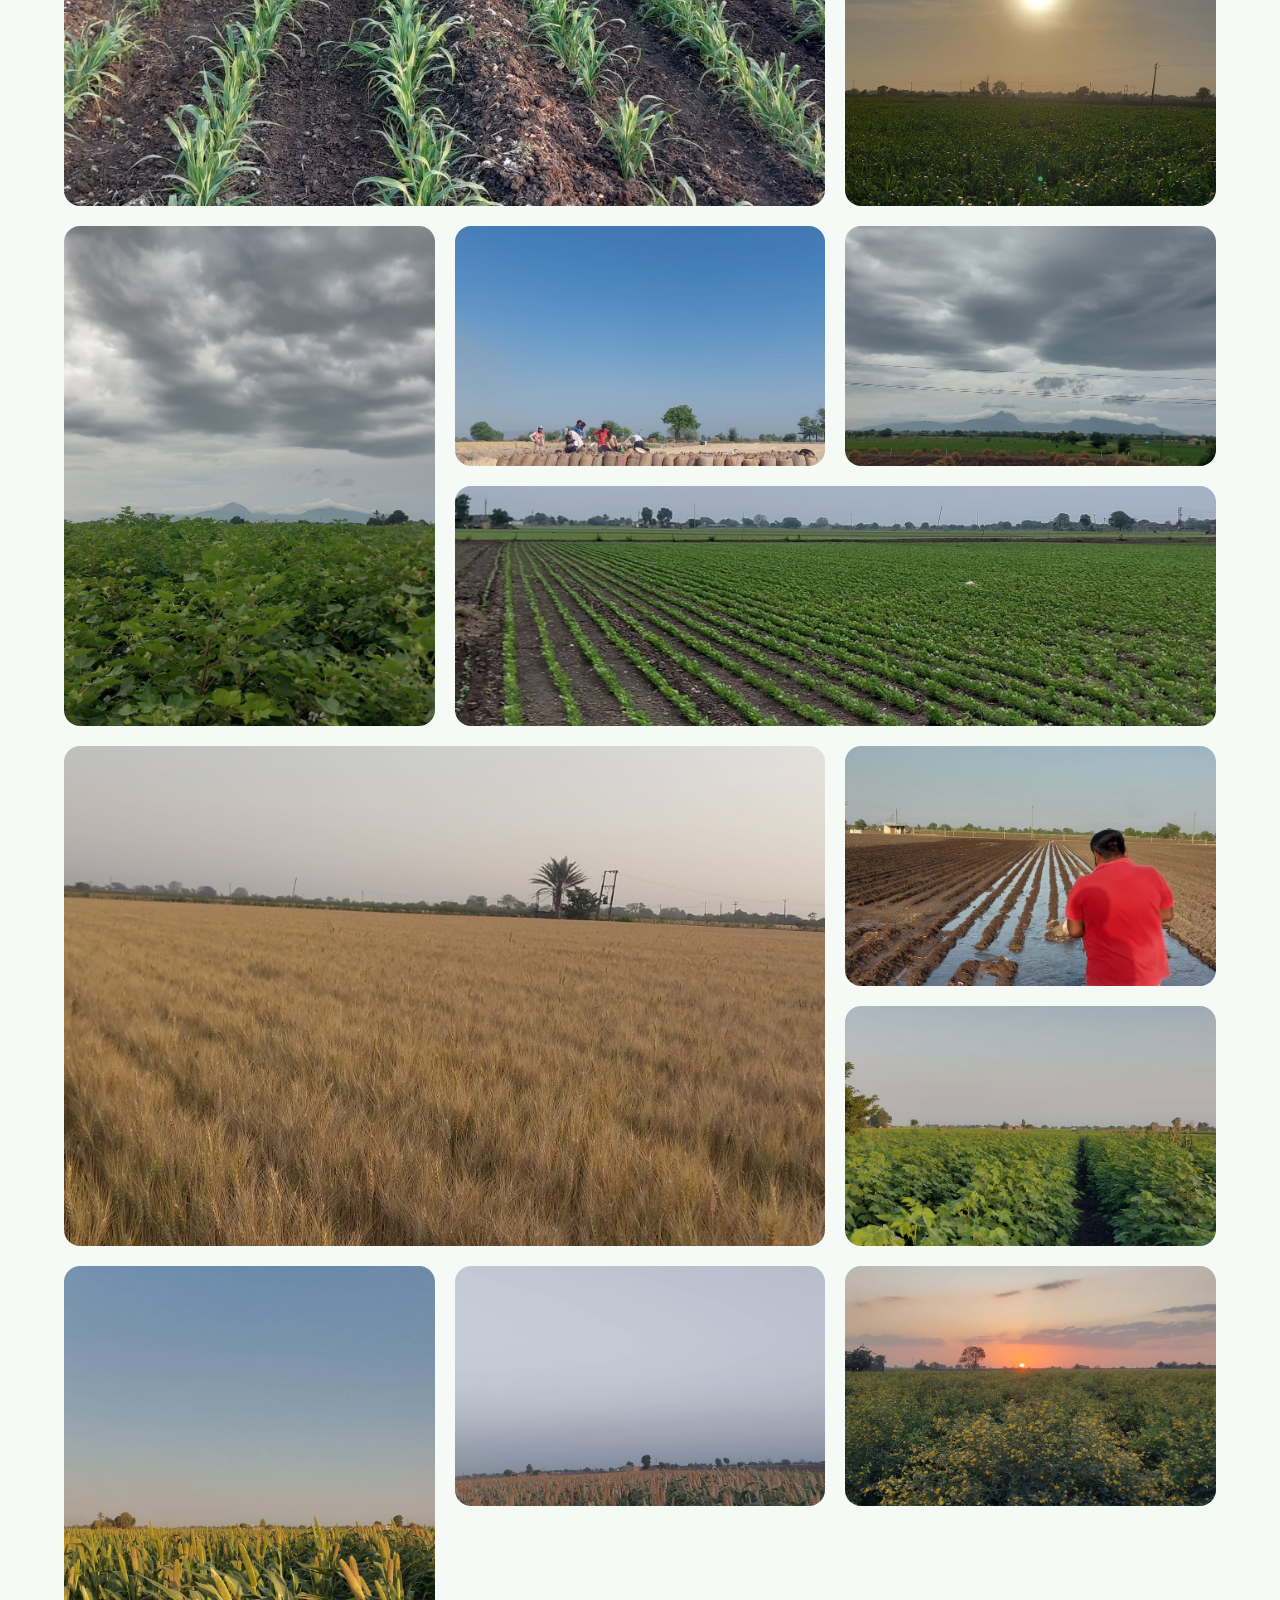
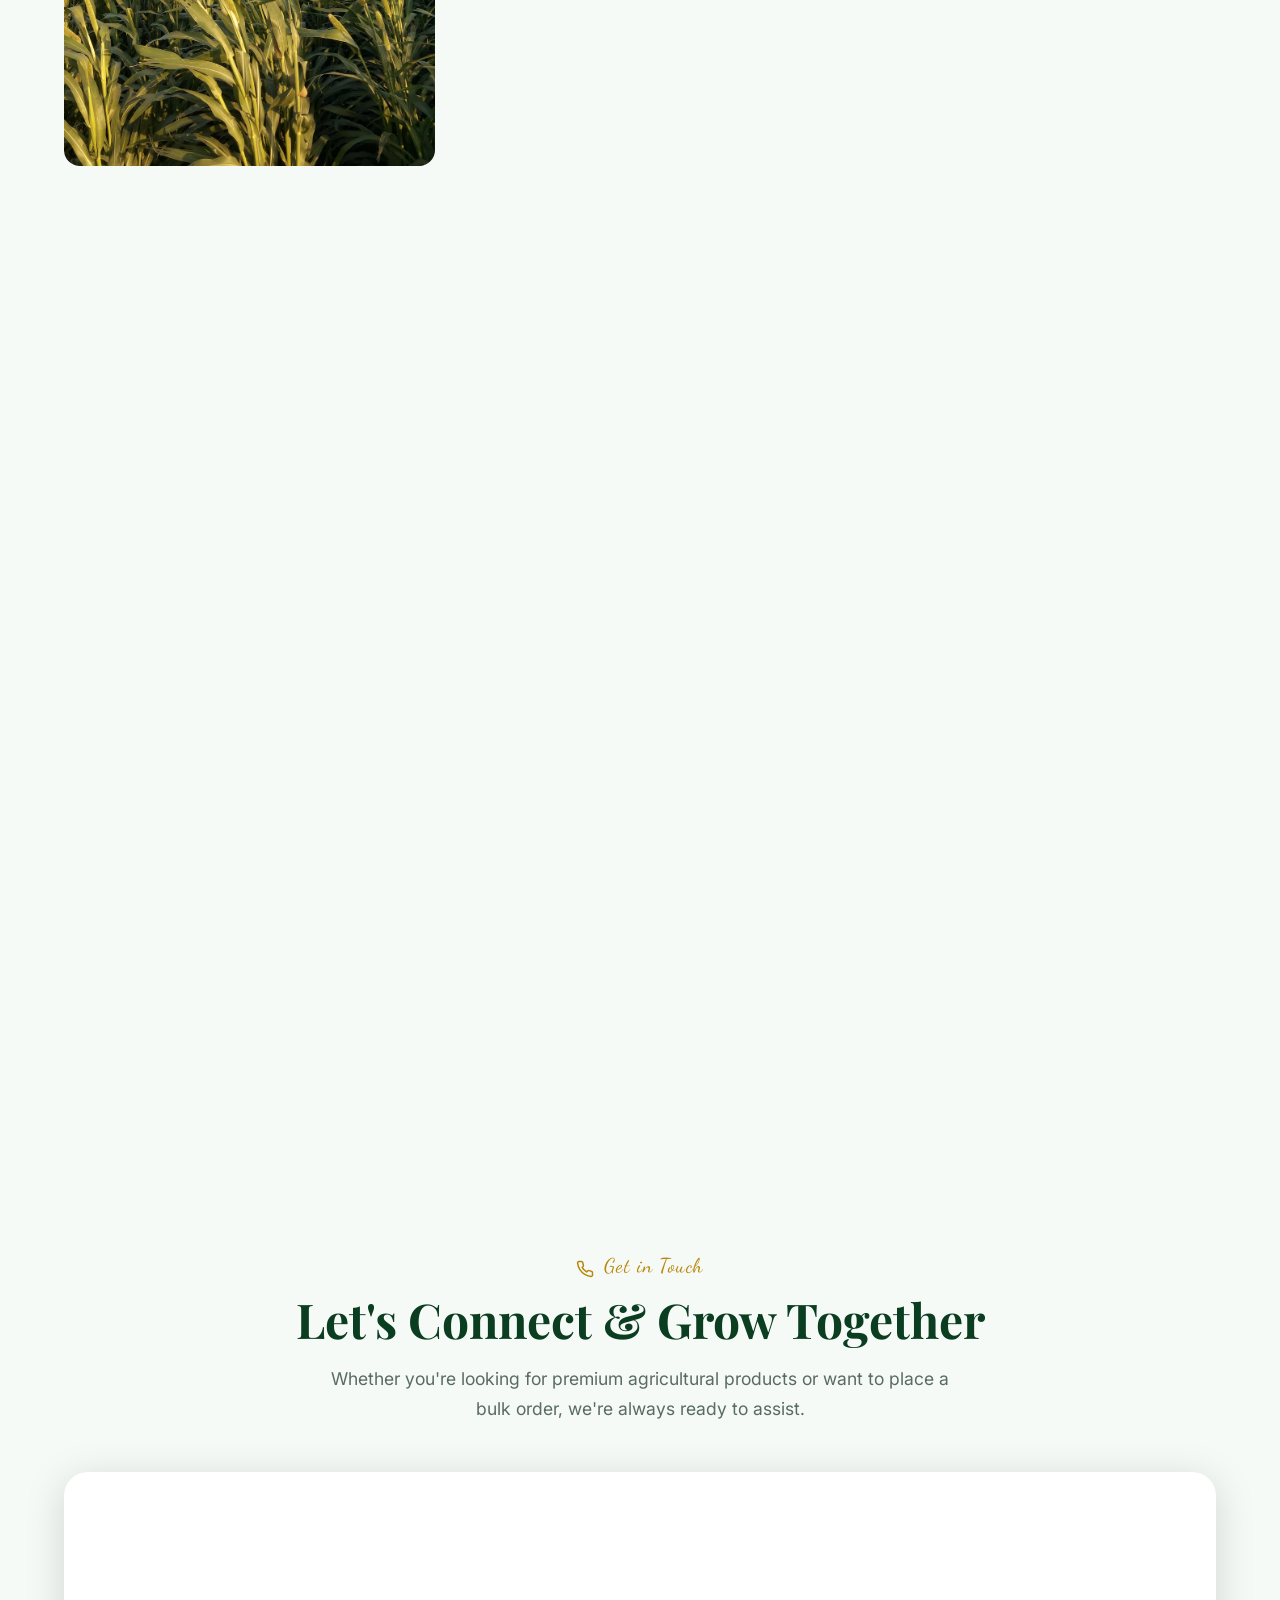
==== commit 4dfd6325: "Update index.html add sesam image" ====
--- a/index.html
+++ b/index.html
@@ -330,7 +330,7 @@
         <div class="product-card reveal" data-category="nuts" data-href="products/sesame-seeds-white.html"
           style="cursor:pointer">
           <div class="product-img">
-            <img src="C:\Users\sanke\Desktop\RFPC\assets\products\WEBSITE RFPC\SESAME SEEDS\white\White Tal.jpeg"
+            <img src="assets/products/WEBSITE RFPC/SESAME SEEDS/white/White Tal.jpeg"
               alt="Natural White Sesame Seeds">
           </div>
           <div class="product-info">
